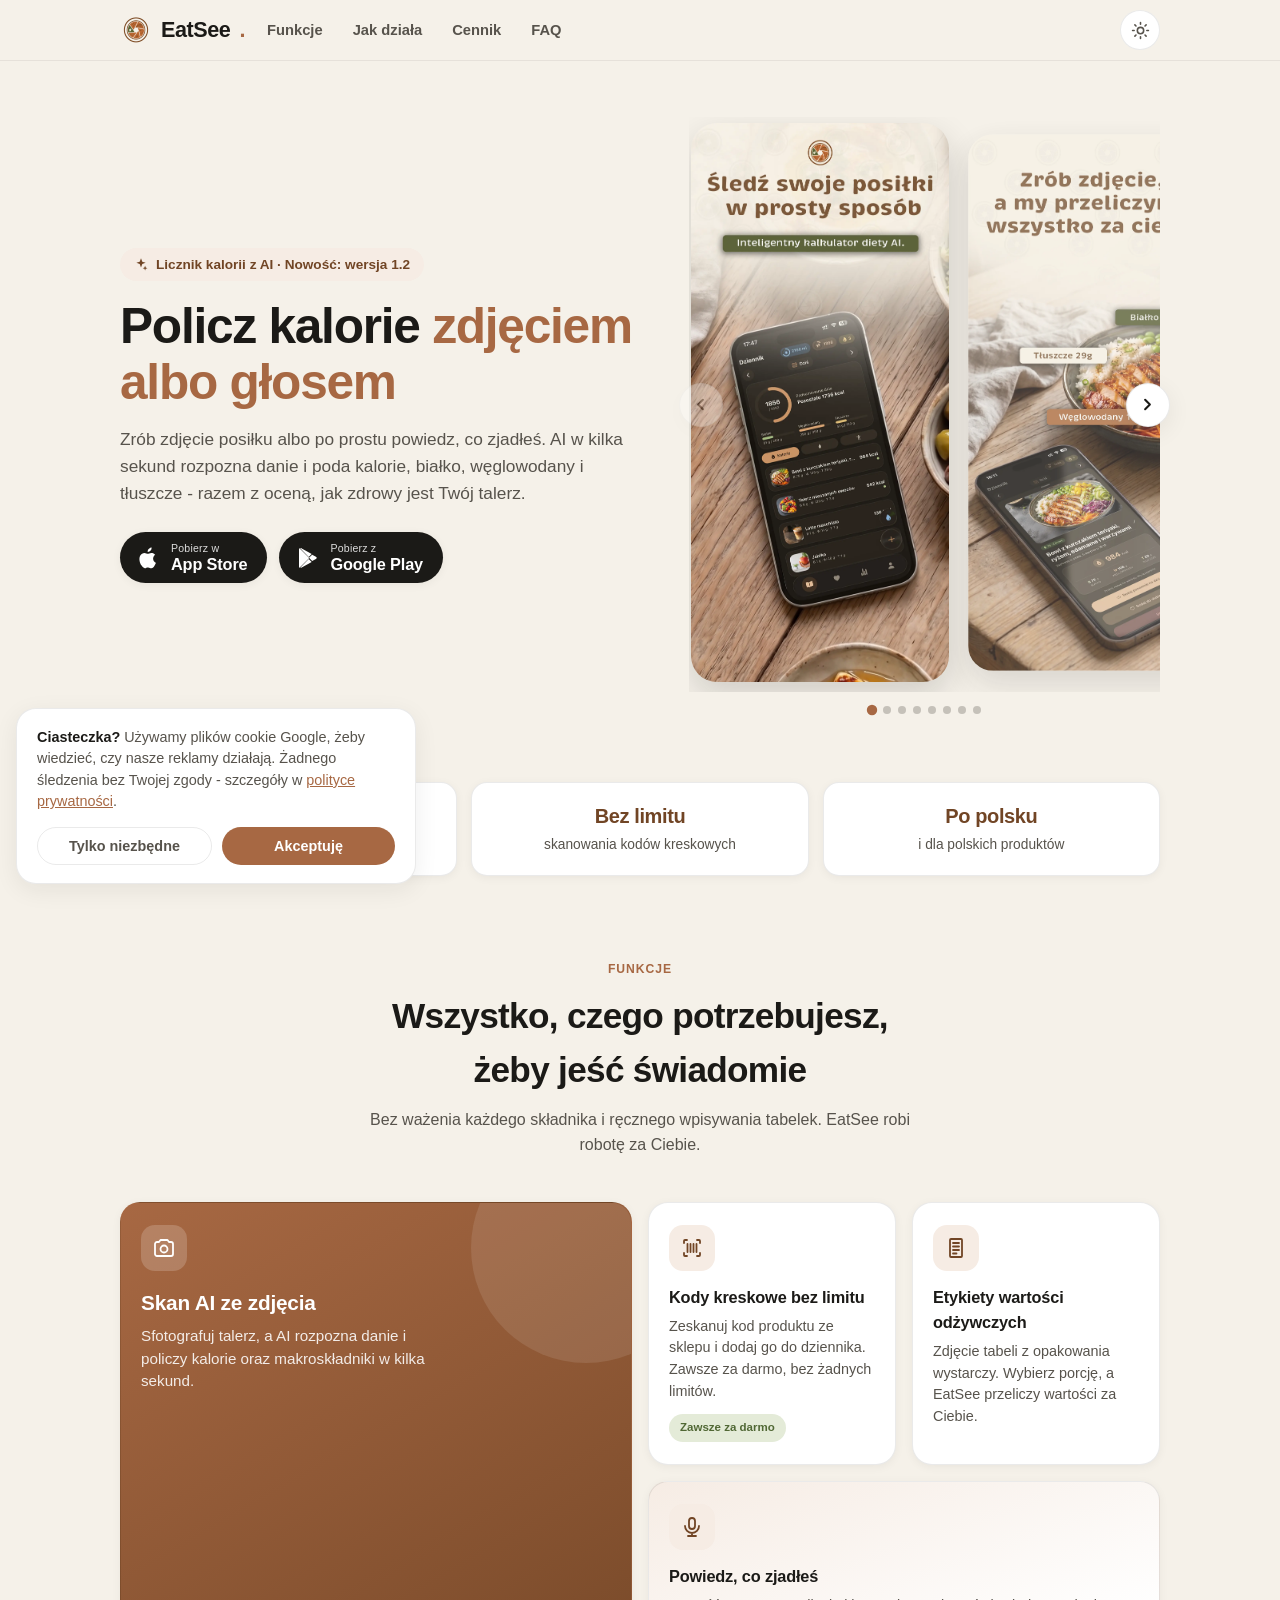
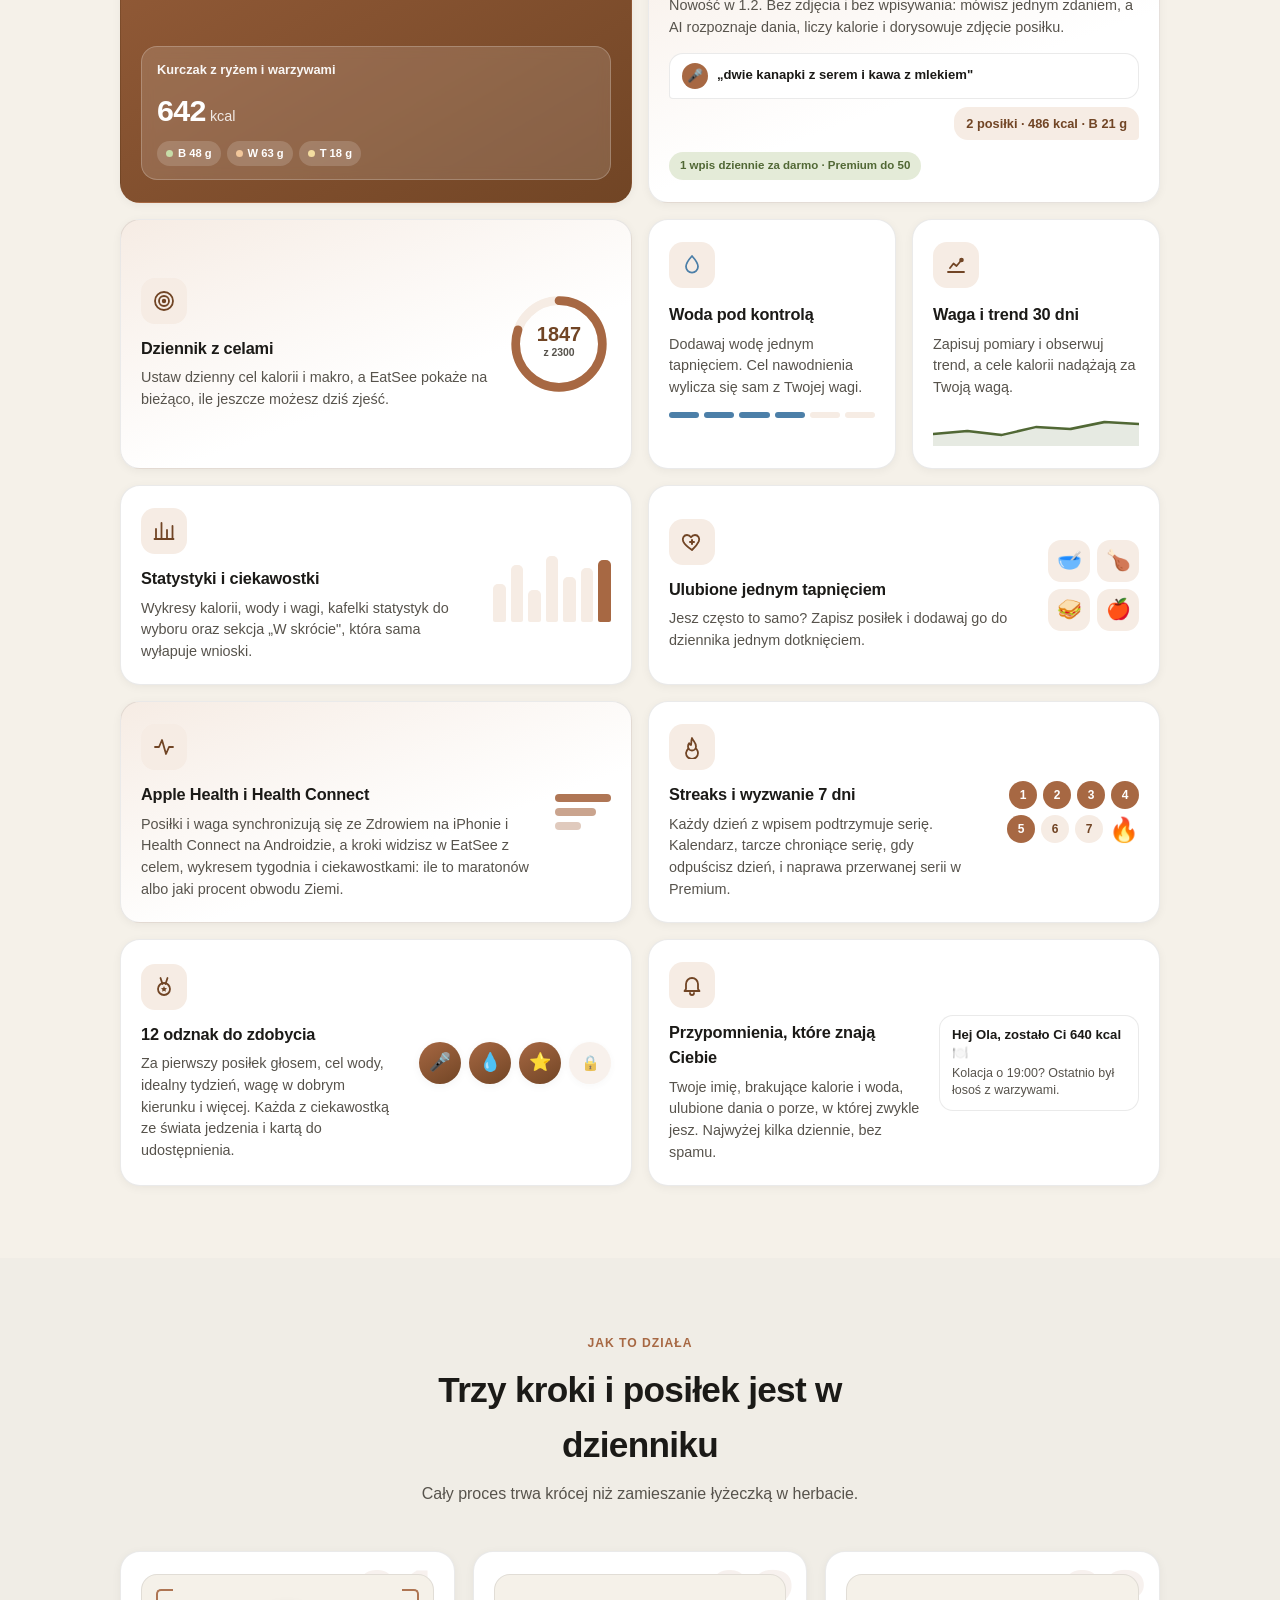
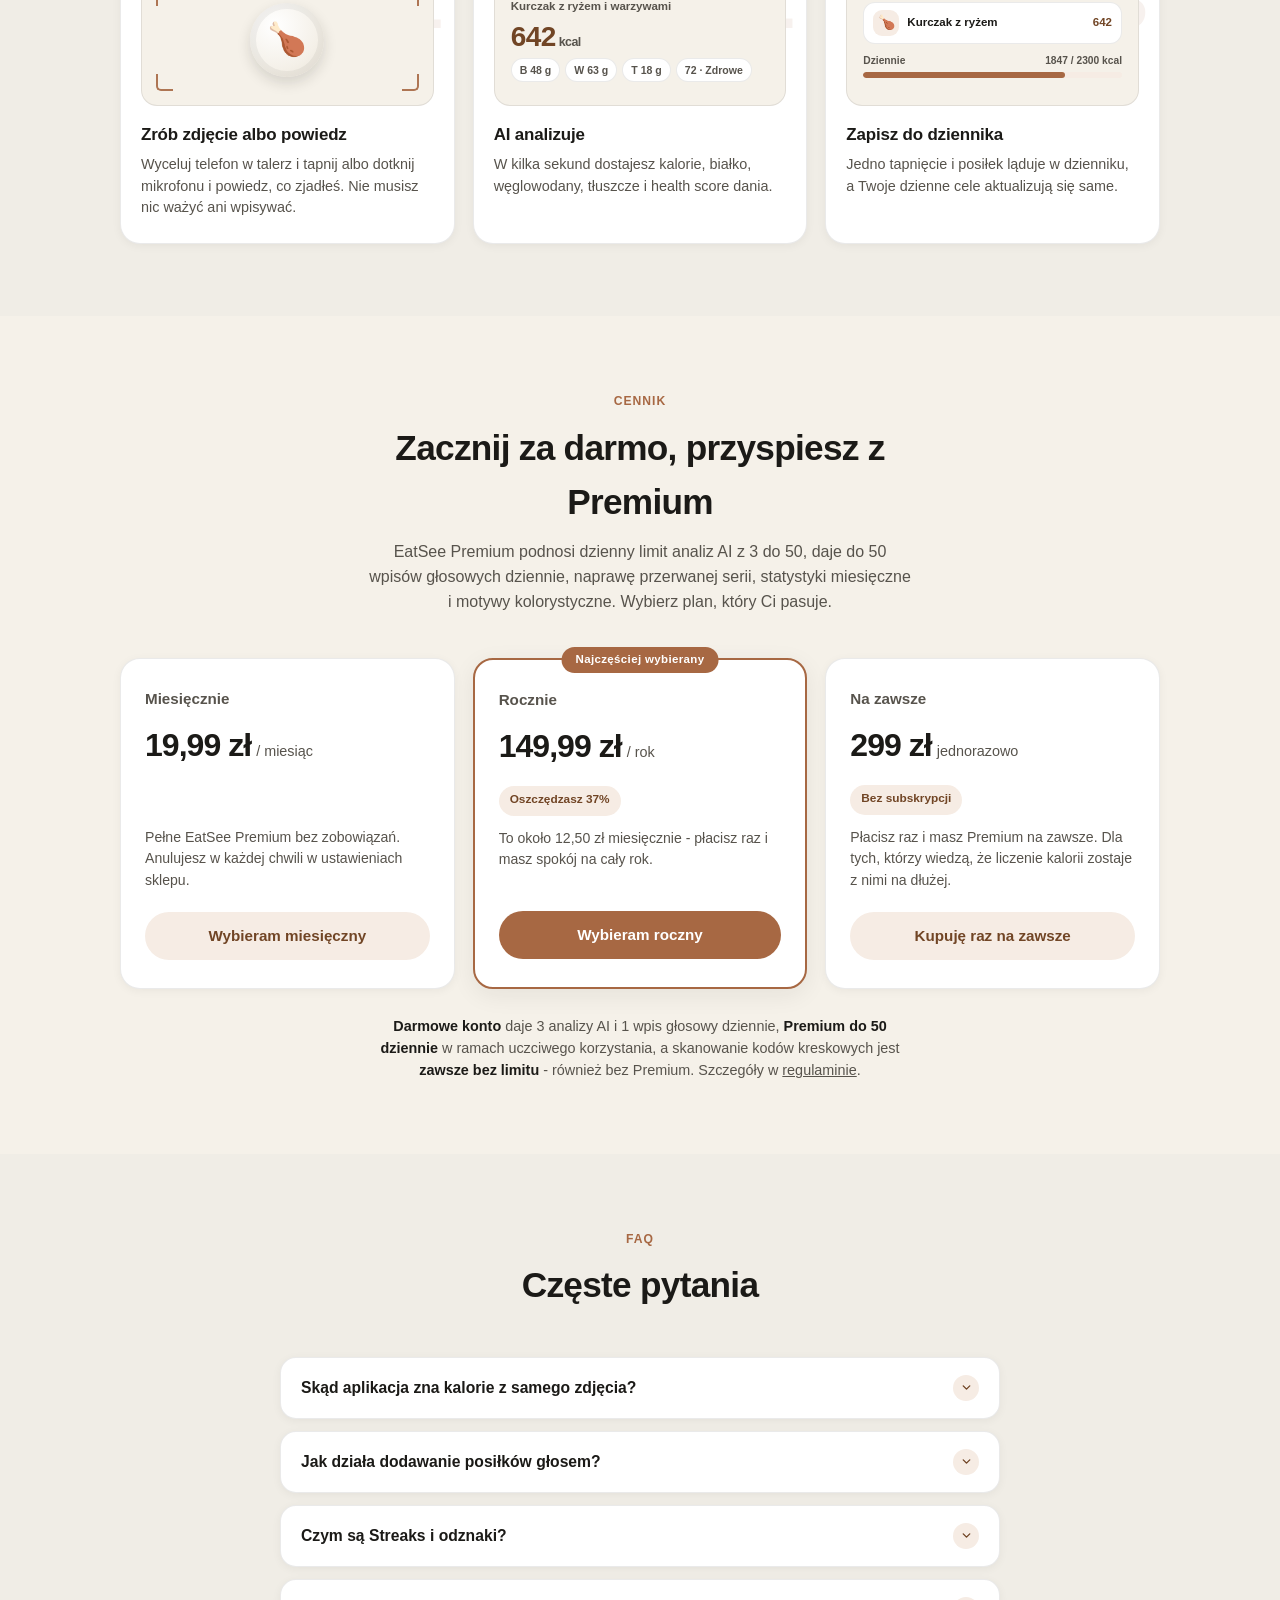
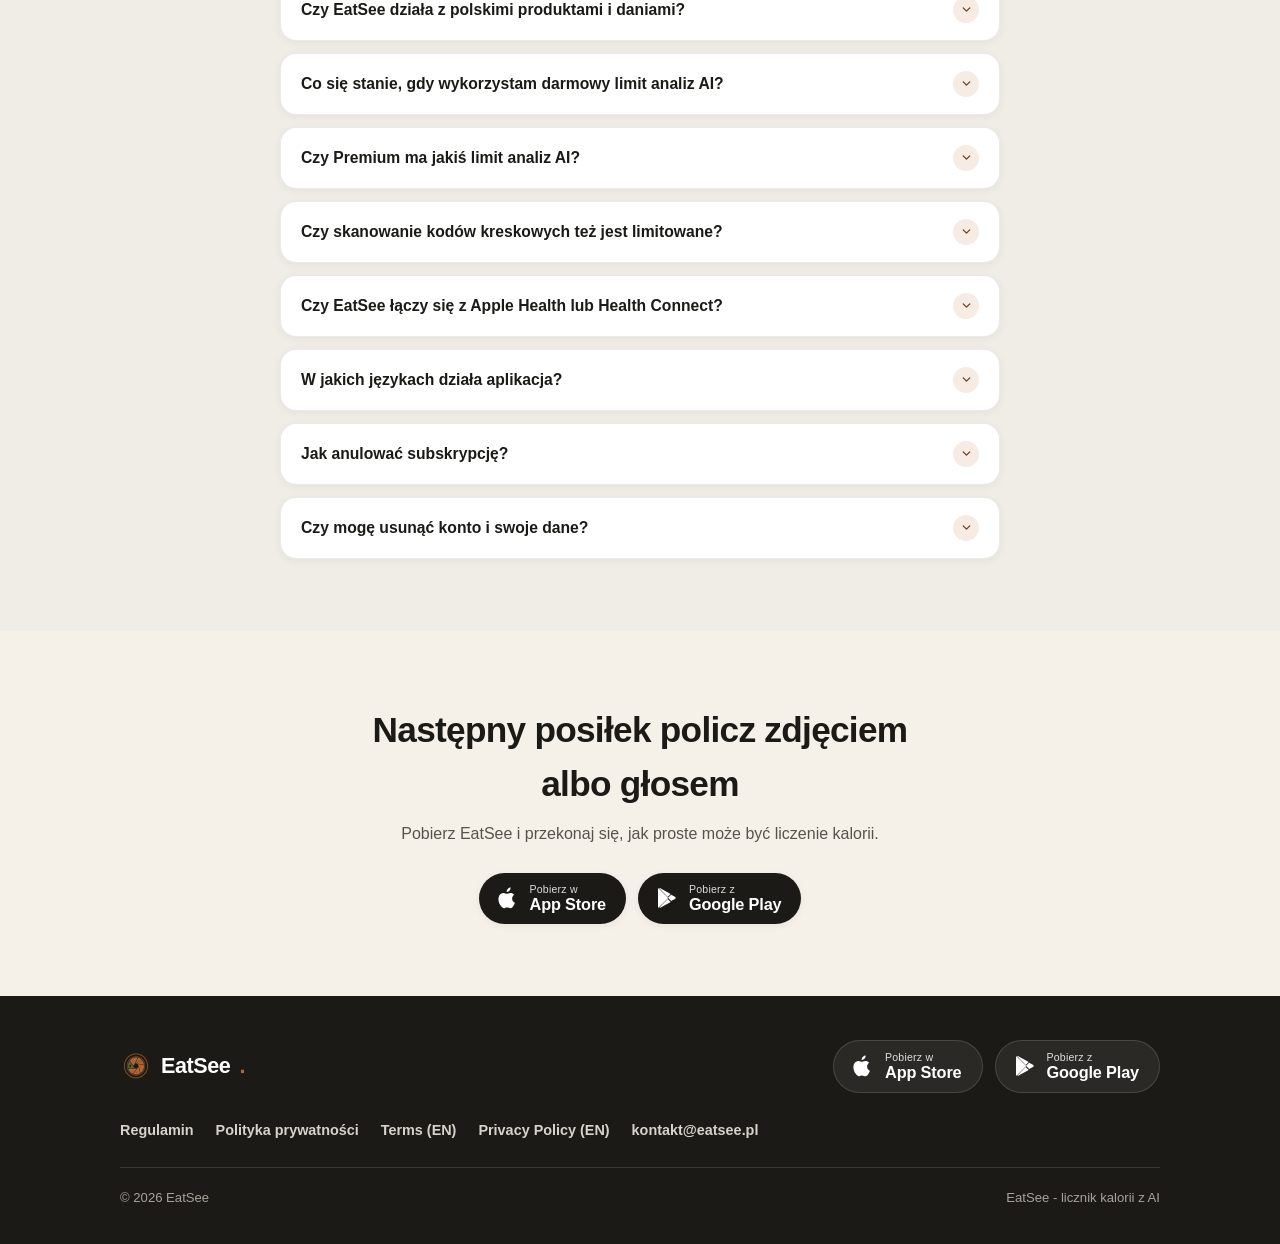
==== index.html @ e8cc5718 "Shorter hero note for phones Co-Authored-By: Claude Fable 5.1 <noreply@anthropic.com>" ====
<!DOCTYPE html>
<html lang="pl">
<head>
<meta charset="UTF-8">
<meta name="viewport" content="width=device-width, initial-scale=1">
<title>EatSee - policz kalorie zdjęciem albo głosem</title>
<meta name="description" content="EatSee to licznik kalorii oparty na AI. Zrób zdjęcie posiłku albo powiedz, co zjadłeś, a w kilka sekund poznasz kalorie, białko, węglowodany i tłuszcze. Streaks i odznaki, woda, waga i kroki, Apple Health i Health Connect. Po polsku i w 13 innych językach.">
<link rel="canonical" href="https://eatsee.pl/">
<meta property="og:title" content="EatSee - policz kalorie zdjęciem albo głosem">
<meta property="og:description" content="Licznik kalorii z AI: zdjęcie albo jedno zdanie zamienia w kalorie i makroskładniki w kilka sekund. Streaks, odznaki, kody kreskowe bez limitu, woda, waga i kroki, Apple Health i Health Connect.">
<meta property="og:url" content="https://eatsee.pl/">
<meta property="og:image" content="https://eatsee.pl/og.png">
<meta property="og:image:width" content="1200">
<meta property="og:image:height" content="630">
<meta property="og:type" content="website">
<meta property="og:locale" content="pl_PL">
<meta name="twitter:card" content="summary_large_image">
<meta name="twitter:title" content="EatSee - policz kalorie zdjęciem albo głosem">
<meta name="twitter:description" content="Licznik kalorii z AI: zdjęcie albo jedno zdanie zamienia w kalorie i makro w kilka sekund. Streaks, odznaki, woda, waga i kroki, Apple Health i Health Connect.">
<meta name="twitter:image" content="https://eatsee.pl/og.png">
<meta name="apple-itunes-app" content="app-id=6789152922">
<link rel="icon" type="image/png" href="img/logo-128.png">
<link rel="apple-touch-icon" href="img/logo.png">
<script async src="https://www.googletagmanager.com/gtag/js?id=AW-18369541079"></script>
<script>
  window.dataLayer = window.dataLayer || [];
  function gtag(){dataLayer.push(arguments);}

  /* Consent Mode v2: bez zgody z banera cookies Google pozostaja zablokowane */
  var eatseeConsent = null;
  try { eatseeConsent = localStorage.getItem('eatsee-cookies'); } catch (e) {}
  var consentGranted = eatseeConsent === 'granted';
  gtag('consent', 'default', {
    ad_storage: consentGranted ? 'granted' : 'denied',
    ad_user_data: consentGranted ? 'granted' : 'denied',
    ad_personalization: consentGranted ? 'granted' : 'denied',
    analytics_storage: consentGranted ? 'granted' : 'denied'
  });
  gtag('set', 'url_passthrough', true);
  gtag('set', 'ads_data_redaction', !consentGranted);
  gtag('js', new Date());

  gtag('config', 'AW-18369541079');

  /* Konwersja Google Ads: klik w sklep. Fallback z timeoutem, zeby adblock nie blokowal przejscia do sklepu */
  function gtag_report_conversion(url) {
    var navigated = false;
    var callback = function () {
      if (!navigated && typeof url !== 'undefined') {
        navigated = true;
        window.location = url;
      }
    };
    if (typeof gtag !== 'function') { callback(); return false; }
    gtag('event', 'conversion', {
      'send_to': 'AW-18369541079/RbM2CMqkgNwcENfno7dE',
      'event_callback': callback
    });
    setTimeout(callback, 700);
    return false;
  }
</script>
<script type="application/ld+json">
{
  "@context": "https://schema.org",
  "@type": "MobileApplication",
  "name": "EatSee",
  "description": "Licznik kalorii oparty na AI: zdjęcie posiłku albo wypowiedziane zdanie zamienia w kalorie, białko, węglowodany i tłuszcze w kilka sekund. Streaks z wyzwaniem 7 dni, 12 odznak, skanowanie kodów kreskowych bez limitu, dziennik z celami, śledzenie wody, wagi i kroków, synchronizacja z Apple Health i Health Connect oraz statystyki z automatycznymi wnioskami.",
  "softwareVersion": "1.2",
  "featureList": "Analiza zdjęć posiłków przez AI, dodawanie posiłków głosem, skanowanie kodów kreskowych, etykiety wartości odżywczych, dziennik z celami, Streaks i wyzwanie 7 dni, odznaki za osiągnięcia, woda, waga, kroki, Apple Health i Health Connect, spersonalizowane przypomnienia, statystyki",
  "applicationCategory": "HealthApplication",
  "operatingSystem": "iOS, Android",
  "inLanguage": ["pl", "en", "de", "fr", "es", "it", "pt", "uk", "cs", "sk", "nl", "tr", "ro", "hu"],
  "url": "https://eatsee.pl/",
  "image": "https://eatsee.pl/og.png",
  "author": {
    "@type": "Organization",
    "name": "EatSee",
    "email": "kontakt@eatsee.pl"
  },
  "offers": {
    "@type": "AggregateOffer",
    "priceCurrency": "PLN",
    "lowPrice": "0",
    "highPrice": "299",
    "offerCount": "4",
    "offers": [
      { "@type": "Offer", "name": "Darmowe konto", "price": "0", "priceCurrency": "PLN" },
      { "@type": "Offer", "name": "EatSee Premium miesięcznie", "price": "19.99", "priceCurrency": "PLN" },
      { "@type": "Offer", "name": "EatSee Premium rocznie", "price": "149.99", "priceCurrency": "PLN" },
      { "@type": "Offer", "name": "EatSee Premium na zawsze", "price": "299", "priceCurrency": "PLN" }
    ]
  }
}
</script>
<script type="application/ld+json">
{
  "@context": "https://schema.org",
  "@type": "FAQPage",
  "mainEntity": [
    {
      "@type": "Question",
      "name": "Skąd aplikacja zna kalorie z samego zdjęcia?",
      "acceptedAnswer": {
        "@type": "Answer",
        "text": "AI rozpoznaje na zdjęciu danie i jego składniki, szacuje wielkość porcji i na tej podstawie wylicza kalorie oraz makroskładniki. Wynik można zawsze skorygować ręcznie, np. zmieniając wielkość porcji."
      }
    },
    {
      "@type": "Question",
      "name": "Jak działa dodawanie posiłków głosem?",
      "acceptedAnswer": {
        "@type": "Answer",
        "text": "Dotykasz mikrofonu i mówisz, co zjadłeś, np. dwie kanapki z serem i kawa z mlekiem. AI zamienia to na posiłek z kaloriami i makroskładnikami, a w tle dorysowuje zdjęcie dania. Nagranie służy tylko do rozpoznania tekstu i nie jest przechowywane. Darmowe konto ma 1 wpis głosowy dziennie, Premium do 50."
      }
    },
    {
      "@type": "Question",
      "name": "Czym są Streaks i odznaki?",
      "acceptedAnswer": {
        "@type": "Answer",
        "text": "Streaks to seria dni z co najmniej jednym wpisem w dzienniku. Każdy dzień ją podtrzymuje, tarcze chronią serię, gdy odpuścisz dzień, a wyzwanie 7 dni pomaga wystartować. Do tego 12 odznak za osiągnięcia, np. pierwszy posiłek głosem, cel wody czy idealny tydzień, każda z ciekawostką do udostępnienia."
      }
    },
    {
      "@type": "Question",
      "name": "Czy EatSee działa z polskimi produktami i daniami?",
      "acceptedAnswer": {
        "@type": "Answer",
        "text": "Tak - EatSee powstało z myślą o polskim rynku. AI zna polskie dania (pierogi, schabowy, żurek), a baza kodów kreskowych obejmuje produkty dostępne w polskich sklepach. Aplikacja jest po polsku, a do wyboru masz też 13 innych języków."
      }
    },
    {
      "@type": "Question",
      "name": "Co się stanie, gdy wykorzystam darmowy limit analiz AI?",
      "acceptedAnswer": {
        "@type": "Answer",
        "text": "Darmowe konto ma 3 analizy AI i 1 wpis głosowy dziennie - limity odnawiają się każdego dnia. Po ich wykorzystaniu nadal można bez ograniczeń skanować kody kreskowe i dodawać posiłki z ulubionych. EatSee Premium podnosi limity do 50 analiz AI i 50 wpisów głosowych dziennie."
      }
    },
    {
      "@type": "Question",
      "name": "Czy Premium ma jakiś limit analiz AI?",
      "acceptedAnswer": {
        "@type": "Answer",
        "text": "W ramach zasady uczciwego korzystania Premium daje do 50 analiz AI dziennie - to wielokrotnie więcej niż typowe użycie i limit chroni usługę przed nadużyciami. Skanowanie kodów kreskowych, ręczne dodawanie posiłków i ulubione są zawsze bez limitu."
      }
    },
    {
      "@type": "Question",
      "name": "Czy skanowanie kodów kreskowych też jest limitowane?",
      "acceptedAnswer": {
        "@type": "Answer",
        "text": "Nie. Skanowanie kodów kreskowych i korzystanie z bazy produktów jest zawsze bezpłatne i bez limitu - na darmowym koncie i w Premium."
      }
    },
    {
      "@type": "Question",
      "name": "Czy EatSee łączy się z Apple Health lub Health Connect?",
      "acceptedAnswer": {
        "@type": "Answer",
        "text": "Tak. Po włączeniu synchronizacji EatSee zapisuje posiłki (kalorie i makroskładniki) oraz wagę w Apple Health na iPhonie i w Health Connect na Androidzie. Kroki z obu źródeł zobaczysz w aplikacji razem z celem, wykresem tygodnia i ciekawostkami, np. ile to maratonów."
      }
    },
    {
      "@type": "Question",
      "name": "W jakich językach działa aplikacja?",
      "acceptedAnswer": {
        "@type": "Answer",
        "text": "EatSee działa w 14 językach - m.in. po polsku, angielsku, niemiecku, francusku, hiszpańsku, ukraińsku i czesku. Język zmienisz w ustawieniach aplikacji, niezależnie od języka telefonu."
      }
    },
    {
      "@type": "Question",
      "name": "Jak anulować subskrypcję?",
      "acceptedAnswer": {
        "@type": "Answer",
        "text": "Subskrypcją zarządza sklep, w którym ją kupiono: na iPhonie w Ustawienia → konto Apple → Subskrypcje, a na Androidzie w Google Play → Płatności i subskrypcje. Anulowanie działa do końca opłaconego okresu, bez dodatkowych opłat."
      }
    },
    {
      "@type": "Question",
      "name": "Czy mogę usunąć konto i swoje dane?",
      "acceptedAnswer": {
        "@type": "Answer",
        "text": "Tak. W ustawieniach aplikacji jest opcja usunięcia konta razem ze wszystkimi danymi. Szczegóły opisuje polityka prywatności, a pytania można kierować na kontakt@eatsee.pl."
      }
    }
  ]
}
</script>
<style>
  :root{
    --bg:#F5F1E9;
    --surface:#FFFFFF;
    --bg-alt:#F0EDE6;
    --accent:#A76843;
    --accent-dark:#714525;
    --accent-light:#F6ECE4;
    --text:#1B1A17;
    --text-2:#57534C;
    --green:#516835;
    --green-light:#E4EBD8;
    --amber:#8A6115;
    --amber-light:#F1E7CE;
    --red:#B23A2E;
    --red-light:#F6E2DF;
    --protein:#516835;
    --carbs:#9D5936;
    --fat:#C08A2C;
    --radius:20px;
    --radius-sm:16px;
    --shadow:0 6px 24px rgba(27,26,23,.07);
    --shadow-soft:0 2px 10px rgba(27,26,23,.05);
    --border:1px solid rgba(27,26,23,.09);
    --header-bg:rgba(245,241,233,.92);
    --header-border:rgba(27,26,23,.07);
    --spot:rgba(167,104,67,.10);
    --card-hover-border:rgba(167,104,67,.34);
    color-scheme:light;
  }

  /* Ciemna paleta - wartosci 1:1 z tokens.ts aplikacji mobilnej */
  :root[data-theme="dark"]{
    --bg:#16120D;
    --surface:#211B14;
    --bg-alt:#2B241B;
    --accent:#C9905F;
    --accent-dark:#E4BB94;
    --accent-light:#38281A;
    --text:#F2ECE1;
    --text-2:#B9AF9F;
    --green:#A3BD7E;
    --green-light:#28331D;
    --amber:#DBB56C;
    --amber-light:#3A2F17;
    --red:#E28B7F;
    --red-light:#40221E;
    --protein:#A3BD7E;
    --carbs:#D9A06B;
    --fat:#DDBA6E;
    --shadow:0 6px 24px rgba(0,0,0,.45);
    --shadow-soft:0 2px 10px rgba(0,0,0,.35);
    --border:1px solid rgba(255,255,255,.08);
    --header-bg:rgba(22,18,13,.92);
    --header-border:rgba(255,255,255,.08);
    --spot:rgba(201,144,95,.16);
    --card-hover-border:rgba(201,144,95,.40);
    color-scheme:dark;
  }

  *{margin:0;padding:0;box-sizing:border-box}
  html{-webkit-text-size-adjust:100%}
  @media (prefers-reduced-motion:no-preference){
    html{scroll-behavior:smooth}
  }
  body{
    font-family:-apple-system,BlinkMacSystemFont,"Segoe UI",Roboto,Helvetica,Arial,sans-serif;
    background:var(--bg);
    color:var(--text);
    line-height:1.55;
    font-size:16px;
  }
  img,svg{display:block;max-width:100%}
  a{color:inherit}
  .wrap{max-width:1080px;margin:0 auto;padding:0 20px}
  .visually-hidden{position:absolute;width:1px;height:1px;overflow:hidden;clip:rect(0 0 0 0);white-space:nowrap}

  /* ===== Nagłówek ===== */
  .site-header{
    position:sticky;top:0;z-index:50;
    background:var(--header-bg);
    -webkit-backdrop-filter:blur(10px);backdrop-filter:blur(10px);
    border-bottom:1px solid var(--header-border);
  }
  .site-header .wrap{
    display:flex;align-items:center;justify-content:space-between;
    height:60px;gap:16px;
  }
  .logo{
    font-size:1.35rem;font-weight:800;letter-spacing:-.02em;
    text-decoration:none;
    display:inline-flex;align-items:center;gap:9px;
  }
  .logo .dot{color:var(--accent)}
  .logo img{width:32px;height:32px;flex:none}
  .main-nav{display:flex;gap:6px}
  .main-nav a{
    text-decoration:none;color:var(--text-2);font-weight:600;font-size:.92rem;
    padding:8px 12px;border-radius:999px;transition:background .18s,color .18s;
  }
  .main-nav a:hover{background:var(--accent-light);color:var(--accent-dark)}
  .header-cta{
    display:none;
    text-decoration:none;background:var(--accent);color:#fff;font-weight:700;
    font-size:.9rem;padding:8px 16px;border-radius:999px;transition:background .18s;
  }
  .header-cta:hover{background:var(--accent-dark)}
  @media (max-width:719px){
    .main-nav{display:none}
    .header-cta{display:inline-block}
  }

  /* ===== Hero ===== */
  .hero{padding:56px 0 40px;overflow:hidden}
  .hero .wrap{
    display:grid;grid-template-columns:1.05fr .95fr;gap:48px;align-items:center;
  }
  .hero h1{
    font-size:clamp(2rem,5.4vw,3.1rem);line-height:1.12;letter-spacing:-.025em;
    font-weight:800;
  }
  .hero h1 em{font-style:normal;color:var(--accent)}
  .hero .sub{
    margin-top:16px;color:var(--text-2);font-size:1.08rem;max-width:32em;
  }
  .hero-note{
    margin-top:14px;display:inline-flex;align-items:center;gap:8px;
    background:var(--accent-light);color:var(--accent-dark);
    font-size:.85rem;font-weight:600;padding:6px 14px;border-radius:999px;
  }
  .hero-note svg{width:14px;height:14px;flex:none}
  .hero-copy .hero-note{margin-top:0;margin-bottom:18px}

  /* Badge sklepów (placeholdery) */
  .store-badges{display:flex;flex-wrap:wrap;gap:12px;margin-top:26px}
  .store-badge{
    display:inline-flex;align-items:center;gap:11px;
    background:#1B1A17;color:#fff;text-decoration:none;
    padding:10px 20px 10px 16px;border-radius:999px;
    transition:transform .18s,box-shadow .18s;
    box-shadow:var(--shadow-soft);
  }
  .store-badge:hover{transform:translateY(-2px);box-shadow:var(--shadow)}
  .store-badge svg{width:24px;height:24px;flex:none;fill:#fff}
  .store-badge .txt{display:flex;flex-direction:column;line-height:1.15;text-align:left}
  .store-badge .txt small{font-size:.66rem;font-weight:500;opacity:.85;letter-spacing:.02em}
  .store-badge .txt strong{font-size:1.02rem;font-weight:700;letter-spacing:-.01em}

  /* ===== Karuzela screenow z aplikacji ===== */
  .shots-col{display:flex;flex-direction:column;gap:14px;min-width:0}
  .shots{
    position:relative;
    display:flex;gap:14px;
    overflow-x:auto;
    scroll-snap-type:x mandatory;
    padding:6px 2px 10px;
    scrollbar-width:none;-ms-overflow-style:none;
    -webkit-overflow-scrolling:touch;
  }
  .shots::-webkit-scrollbar{display:none}
  .shot{
    margin:0;flex:0 0 auto;
    width:min(258px,70vw);
    scroll-snap-align:center;
    border-radius:26px;overflow:hidden;
    box-shadow:0 14px 34px rgba(27,26,23,.16);
    transform:scale(.96);opacity:.8;
    transition:transform .3s ease,opacity .3s ease;
    background:var(--bg-alt);
  }
  .shot.active{transform:scale(1);opacity:1}
  .shot img{display:block;width:100%;height:auto}
  .shots-wrap{position:relative}
  .shots-arrow{
    position:absolute;top:50%;transform:translateY(-50%);
    width:44px;height:44px;border-radius:50%;
    border:var(--border);background:var(--surface);color:var(--text);
    display:none;align-items:center;justify-content:center;
    cursor:pointer;box-shadow:var(--shadow);z-index:2;
    transition:transform .15s ease,opacity .15s ease;
  }
  .shots-arrow:hover{transform:translateY(-50%) scale(1.08);color:var(--accent)}
  .shots-arrow:disabled{opacity:.3;cursor:default}
  .shots-arrow:disabled:hover{transform:translateY(-50%);color:var(--text)}
  .shots-arrow.prev{left:-10px}
  .shots-arrow.next{right:-10px}
  .shots-arrow svg{width:19px;height:19px}
  @media (hover:hover) and (pointer:fine){
    .shots-arrow{display:flex}
    .shot{cursor:pointer}
    .shot.active{cursor:default}
  }
  .shots-dots{display:flex;justify-content:center;gap:7px}
  .shots-dots button{
    width:8px;height:8px;border-radius:50%;border:0;padding:0;cursor:pointer;
    background:var(--text-2);opacity:.3;transition:opacity .2s,transform .2s,background .2s;
  }
  .shots-dots button.active{opacity:1;background:var(--accent);transform:scale(1.3)}
  @media (max-width:820px){
  }
  @media (prefers-reduced-motion:reduce){
    .shot{transition:none}
  }

  /* ===== Pasek zaufania ===== */
  .trust{padding:28px 0 8px}
  .trust .wrap{
    display:grid;grid-template-columns:repeat(3,1fr);gap:14px;
  }
  .trust-item{
    background:var(--surface);border:var(--border);border-radius:var(--radius-sm);
    padding:18px 20px;text-align:center;box-shadow:var(--shadow-soft);
  }
  .trust-item strong{display:block;font-size:1.25rem;letter-spacing:-.02em;color:var(--accent-dark)}
  .trust-item span{font-size:.86rem;color:var(--text-2)}

  /* ===== Sekcje wspólne ===== */
  section{padding:72px 0}
  .section-alt{background:var(--bg-alt)}
  .section-head{max-width:34em;margin:0 auto 44px;text-align:center}
  .section-head h2{font-size:clamp(1.6rem,3.6vw,2.2rem);letter-spacing:-.02em;font-weight:800}
  .section-head p{margin-top:10px;color:var(--text-2)}
  .kicker{
    display:inline-block;font-size:.76rem;font-weight:700;letter-spacing:.08em;
    text-transform:uppercase;color:var(--accent);margin-bottom:10px;
  }

  /* ===== Funkcje ===== */
  /* ===== Bento: cechy aplikacji ===== */
  .bento{
    display:grid;grid-template-columns:repeat(4,1fr);gap:16px;
    grid-auto-rows:minmax(0,auto);
  }
  .b-card{
    position:relative;overflow:hidden;
    background:var(--surface);border:var(--border);border-radius:var(--radius);
    padding:22px 20px;box-shadow:var(--shadow-soft);
    display:flex;flex-direction:column;
    transition:transform .28s cubic-bezier(.2,.7,.3,1),box-shadow .28s ease;
  }
  /* delikatna poswiata podazajaca za kursorem (tylko myszka) */
  .b-card:not(.b-hero)::before{
    content:"";position:absolute;inset:0;opacity:0;pointer-events:none;
    background:radial-gradient(300px circle at var(--mx,50%) var(--my,0%),var(--spot),transparent 68%);
    transition:opacity .32s ease;
  }
  .b-card:not(.b-hero):hover::before{opacity:1}
  .b-card:hover{transform:translateY(-4px);box-shadow:var(--shadow)}
  .b-card h3{font-size:1.02rem;font-weight:700;letter-spacing:-.01em;margin-top:14px}
  .b-card p{margin-top:6px;font-size:.9rem;color:var(--text-2);line-height:1.5}

  .b-icon{
    width:46px;height:46px;border-radius:14px;flex:none;
    background:var(--accent-light);color:var(--accent-dark);
    display:flex;align-items:center;justify-content:center;
  }
  .b-icon svg{width:24px;height:24px}
  .b-icon.water{color:#4C7FA8}

  /* rozmiary */
  .b-wide{grid-column:span 2}
  .b-hero{grid-column:span 2;grid-row:span 2}
  .b-tint{background:linear-gradient(160deg,var(--accent-light) 0%,var(--surface) 62%)}

  /* uklad "tekst + wizualizacja" w szerokich kafelkach */
  .b-split{display:flex;align-items:center;gap:18px;height:100%}
  .b-split>div{flex:1;min-width:0;display:flex;flex-direction:column}
  .b-split>div h3{margin-top:12px}

  /* --- kafelek glowny: skan --- */
  .b-hero{
    background:linear-gradient(150deg,var(--accent) 0%,var(--accent-dark) 100%);
    border-color:transparent;color:#fff;justify-content:flex-start;
  }
  .b-hero::after{
    content:"";position:absolute;right:-70px;top:-70px;width:230px;height:230px;border-radius:50%;
    background:rgba(255,255,255,.10);
  }
  .b-hero .b-icon{background:rgba(255,255,255,.18);color:#fff}
  .b-hero h3{font-size:1.3rem;margin-top:16px}
  .b-hero p{color:rgba(255,255,255,.88);font-size:.95rem;max-width:34ch}
  .b-mock{
    position:relative;margin-top:auto;background:rgba(255,255,255,.14);
    border:1px solid rgba(255,255,255,.22);border-radius:var(--radius-sm);
    padding:13px 15px;display:flex;flex-direction:column;gap:7px;
    -webkit-backdrop-filter:blur(6px);backdrop-filter:blur(6px);
  }
  .b-mock-dish{font-size:.8rem;font-weight:700;color:rgba(255,255,255,.95)}
  .b-mock-kcal{font-size:.9rem;color:rgba(255,255,255,.85)}
  .b-mock-kcal b{font-size:1.9rem;font-weight:800;color:#fff;letter-spacing:-.02em}
  .b-mock-chips{display:flex;flex-wrap:wrap;gap:6px}
  .b-mock-chips i{
    display:inline-flex;align-items:center;gap:5px;font-style:normal;
    background:rgba(255,255,255,.16);border-radius:999px;padding:4px 9px;
    font-size:.7rem;font-weight:700;color:#fff;
  }
  .b-mock-chips s{width:7px;height:7px;border-radius:50%;text-decoration:none}
  .b-mock-chips s.protein{background:#C7DDA8}
  .b-mock-chips s.carbs{background:#F2C79B}
  .b-mock-chips s.fat{background:#F4DDA0}

  /* --- drobne wizualizacje w kafelkach --- */
  .b-tag{
    align-self:flex-start;margin-top:12px;
    background:var(--green-light);color:var(--green);
    border-radius:999px;padding:5px 11px;font-size:.72rem;font-weight:800;
  }
  .b-ring{width:104px;height:104px;flex:none}
  .b-ring circle{fill:none;stroke-width:10;stroke-linecap:round;transform:rotate(-90deg);transform-origin:60px 60px}
  .b-ring .rbg{stroke:var(--accent-light)}
  .b-ring .rfg{stroke:var(--accent);stroke-dasharray:314;stroke-dashoffset:62}
  .b-ring text{fill:var(--accent-dark);font-size:23px;font-weight:800}
  .b-ring text.rsub{fill:var(--text-2);font-size:12px;font-weight:700}

  .b-drops{display:flex;gap:5px;margin-top:14px}
  .b-drops i{width:100%;height:6px;border-radius:999px;background:var(--accent-light)}
  .b-drops i.on{background:#4C7FA8}

  .b-spark{width:100%;height:34px;margin-top:14px;display:block}
  .b-spark .sline{fill:none;stroke:var(--green);stroke-width:2.4;stroke-linecap:round;stroke-linejoin:round}
  .b-spark .sfill{fill:var(--green);opacity:.14;stroke:none}

  .b-bars{display:flex;align-items:flex-end;gap:5px;width:118px;height:74px;flex:none}
  .b-bars i{flex:1;height:var(--h);background:var(--accent-light);border-radius:5px 5px 2px 2px}
  .b-bars i.hi{background:var(--accent)}

  .b-favs{display:grid;grid-template-columns:1fr 1fr;gap:7px;flex:none}
  .b-favs i{
    width:42px;height:42px;border-radius:13px;background:var(--accent-light);
    display:flex;align-items:center;justify-content:center;font-style:normal;font-size:20px;
  }

  .b-sync{display:flex;flex-direction:column;gap:6px;flex:none;width:56px}
  .b-sync i{height:8px;border-radius:999px;background:var(--accent);opacity:.9}
  .b-sync i:nth-child(2){width:74%;opacity:.6}
  .b-sync i:nth-child(3){width:46%;opacity:.35}

  .b-voice{margin-top:14px;display:flex;flex-direction:column;gap:8px}
  .b-voice .v-bubble{
    display:flex;align-items:center;gap:9px;background:var(--surface);border:var(--border);
    border-radius:14px 14px 14px 4px;padding:9px 12px;font-size:.82rem;font-weight:600;color:var(--text);
  }
  .b-voice .v-bubble b{
    width:26px;height:26px;border-radius:50%;background:var(--accent);color:#fff;
    display:flex;align-items:center;justify-content:center;flex:none;font-size:13px;
  }
  .b-voice .v-result{
    align-self:flex-end;background:var(--accent-light);color:var(--accent-dark);
    border-radius:14px 14px 4px 14px;padding:7px 12px;font-size:.8rem;font-weight:700;
  }
  .b-streak{display:flex;gap:6px;flex:none;align-items:center;flex-wrap:wrap;justify-content:flex-end;max-width:150px}
  .b-streak i{
    width:28px;height:28px;border-radius:50%;background:var(--accent-light);color:var(--accent-dark);
    display:flex;align-items:center;justify-content:center;font-style:normal;font-size:12px;font-weight:800;
  }
  .b-streak i.on{background:var(--accent);color:#fff}
  .b-streak i.flame{background:none;width:auto;font-size:24px}
  .b-medals{display:flex;gap:8px;flex:none}
  .b-medals i{
    width:42px;height:42px;border-radius:50%;
    background:linear-gradient(150deg,var(--accent) 0%,var(--accent-dark) 100%);
    display:flex;align-items:center;justify-content:center;font-style:normal;font-size:18px;box-shadow:var(--shadow-soft);
  }
  .b-medals i.lock{background:var(--accent-light);opacity:.7;font-size:15px}
  .b-notif{
    flex:none;width:200px;background:var(--surface);border:var(--border);border-radius:14px;
    padding:10px 12px;font-size:.78rem;line-height:1.4;color:var(--text-2);
  }
  .b-notif b{display:block;font-size:.82rem;color:var(--text);margin-bottom:2px}

  /* wejscie kaskadowe */
  .bento .reveal:nth-child(2){transition-delay:.06s}
  .bento .reveal:nth-child(3){transition-delay:.12s}
  .bento .reveal:nth-child(4){transition-delay:.18s}
  .bento .reveal:nth-child(5){transition-delay:.24s}
  .bento .reveal:nth-child(6){transition-delay:.30s}

  @media (max-width:900px){
    .bento{grid-template-columns:repeat(2,1fr)}
    .b-hero{grid-column:span 2;grid-row:auto}
    .b-wide{grid-column:span 2}
    .b-ring{width:88px;height:88px}
  }
  @media (max-width:560px){
    .bento{grid-template-columns:1fr}
    .b-hero,.b-wide{grid-column:span 1}
    .b-split{flex-direction:column;align-items:flex-start;gap:14px}
    .b-bars,.b-favs,.b-sync,.b-notif{width:100%}
    .b-streak{max-width:none;justify-content:flex-start}
    .b-favs{grid-template-columns:repeat(4,1fr)}
    .b-sync{flex-direction:row;align-items:center}
    .b-sync i{flex:1;height:8px}
    .b-sync i:nth-child(2),.b-sync i:nth-child(3){width:auto}
  }
  @media (prefers-reduced-motion:reduce){
    .b-card{transition:none}
    .b-card:hover{transform:none}
    .bento .reveal{transition-delay:0s !important}
  }

  /* ===== Jak to działa: przeplyw krokow ===== */
  .flow{
    display:grid;grid-template-columns:repeat(3,1fr);gap:18px;
    counter-reset:flowstep;
  }
  .flow-step{
    position:relative;overflow:hidden;
    background:var(--surface);border:var(--border);border-radius:var(--radius);
    padding:22px 20px 24px;box-shadow:var(--shadow-soft);
    display:flex;flex-direction:column;
    transition:transform .28s cubic-bezier(.2,.7,.3,1),box-shadow .28s ease;
  }
  .flow-step:hover{transform:translateY(-4px);box-shadow:var(--shadow)}
  /* duzy numer w tle - typografia zamiast ozdobnika */
  .flow-step::before{
    counter-increment:flowstep;content:"0" counter(flowstep);
    position:absolute;top:6px;right:14px;
    font-size:5.2rem;font-weight:800;line-height:1;letter-spacing:-.04em;
    color:var(--accent);opacity:.09;pointer-events:none;
  }
  /* strzalka laczaca kroki */
  .flow-step:not(:last-child)::after{
    content:"";position:absolute;top:50%;right:-13px;width:14px;height:14px;
    border-right:2.5px solid var(--accent);border-top:2.5px solid var(--accent);
    transform:translateY(-50%) rotate(45deg);opacity:.34;z-index:2;
  }
  .flow-step h3{font-size:1.06rem;font-weight:700;margin-top:16px;letter-spacing:-.01em}
  .flow-step p{margin-top:6px;font-size:.9rem;color:var(--text-2);line-height:1.5}

  /* --- wizualizacje krokow --- */
  .flow-vis{
    position:relative;height:132px;border-radius:var(--radius-sm);
    background:var(--bg);border:var(--border);overflow:hidden;
    display:flex;align-items:center;justify-content:center;
  }

  /* 1. wizjer aparatu */
  .fv-shot .plate-mini{
    width:74px;height:74px;border-radius:50%;font-size:32px;
    background:radial-gradient(circle at 34% 30%,#FFF 0%,#F4F0E8 62%,#E8E2D6 100%);
    box-shadow:inset 0 0 0 6px rgba(27,26,23,.05),0 6px 14px rgba(27,26,23,.14);
    display:flex;align-items:center;justify-content:center;
  }
  .fv-shot .cnr{position:absolute;width:17px;height:17px;border:2.5px solid var(--accent);opacity:.9}
  .fv-shot .cnr.tl{top:14px;left:14px;border-right:0;border-bottom:0;border-radius:5px 0 0 0}
  .fv-shot .cnr.tr{top:14px;right:14px;border-left:0;border-bottom:0;border-radius:0 5px 0 0}
  .fv-shot .cnr.bl{bottom:14px;left:14px;border-right:0;border-top:0;border-radius:0 0 0 5px}
  .fv-shot .cnr.br{bottom:14px;right:14px;border-left:0;border-top:0;border-radius:0 0 5px 0}

  /* 2. karta wyniku */
  .fv-result{flex-direction:column;align-items:stretch;justify-content:center;padding:0 16px;gap:7px}
  .fv-result .r-name{font-size:.72rem;font-weight:700;color:var(--text-2)}
  .fv-result .r-kcal{font-size:1.75rem;font-weight:800;color:var(--accent-dark);letter-spacing:-.02em;line-height:1}
  .fv-result .r-kcal small{font-size:.78rem;font-weight:700;color:var(--text-2);margin-left:3px}
  .fv-result .r-chips{display:flex;gap:5px;flex-wrap:wrap}
  .fv-result .r-chips i{
    font-style:normal;font-size:.66rem;font-weight:700;color:var(--text-2);
    background:var(--surface);border:var(--border);border-radius:999px;padding:3px 8px;
  }

  /* 3. wpis w dzienniku */
  .fv-diary{flex-direction:column;align-items:stretch;justify-content:center;padding:0 16px;gap:9px}
  .fv-diary .d-line{display:flex;align-items:center;gap:8px;background:var(--surface);
    border:var(--border);border-radius:12px;padding:7px 9px}
  .fv-diary .d-line span{width:26px;height:26px;border-radius:9px;background:var(--accent-light);
    display:flex;align-items:center;justify-content:center;font-size:14px;flex:none}
  .fv-diary .d-line b{font-size:.72rem;font-weight:700;flex:1;min-width:0}
  .fv-diary .d-line em{font-style:normal;font-size:.72rem;font-weight:800;color:var(--accent-dark)}
  .fv-diary .d-goal{display:flex;flex-direction:column;gap:4px}
  .fv-diary .d-goal u{text-decoration:none;font-size:.64rem;font-weight:700;color:var(--text-2);
    display:flex;justify-content:space-between}
  .fv-diary .d-track{height:6px;border-radius:999px;background:var(--accent-light);overflow:hidden}
  .fv-diary .d-track i{display:block;height:100%;width:78%;border-radius:999px;background:var(--accent)}

  .flow .reveal:nth-child(2){transition-delay:.1s}
  .flow .reveal:nth-child(3){transition-delay:.2s}

  @media (max-width:820px){
    .flow{grid-template-columns:1fr;gap:14px}
    .flow-step:not(:last-child)::after{
      top:auto;bottom:-12px;right:50%;transform:translateX(50%) rotate(135deg);
    }
  }
  @media (prefers-reduced-motion:reduce){
    .flow-step{transition:none}
    .flow-step:hover{transform:none}
    .flow .reveal{transition-delay:0s !important}
  }

  /* ===== Cennik ===== */
  .pricing-grid{
    display:grid;grid-template-columns:repeat(3,1fr);gap:18px;align-items:stretch;
  }
  .price-card{
    background:var(--surface);border:var(--border);border-radius:var(--radius);
    padding:28px 24px;display:flex;flex-direction:column;
    box-shadow:var(--shadow-soft);position:relative;
  }
  .price-card.featured{
    border:2px solid var(--accent);
    box-shadow:var(--shadow);
  }
  .best-tag{
    position:absolute;top:-13px;left:50%;transform:translateX(-50%);
    background:var(--accent);color:#fff;font-size:.72rem;font-weight:700;
    padding:4px 14px;border-radius:999px;letter-spacing:.03em;white-space:nowrap;
  }
  .plan-name{font-size:.95rem;font-weight:700;color:var(--text-2)}
  .plan-price{margin-top:10px;display:flex;align-items:baseline;gap:5px}
  .plan-price strong{font-size:2rem;font-weight:800;letter-spacing:-.03em}
  .plan-price span{color:var(--text-2);font-size:.9rem}
  .plan-pills{display:flex;flex-wrap:wrap;gap:7px;margin-top:14px;min-height:30px}
  .plan-pill{
    font-size:.74rem;font-weight:700;padding:4px 11px;border-radius:999px;
  }
  .plan-pill.green{background:var(--green-light);color:var(--green)}
  .plan-pill.accent{background:var(--accent-light);color:var(--accent-dark)}
  .plan-desc{margin-top:12px;font-size:.88rem;color:var(--text-2);flex:1}
  .plan-cta{
    margin-top:20px;display:block;text-align:center;text-decoration:none;
    font-weight:700;font-size:.95rem;padding:12px 18px;border-radius:999px;
    transition:background .18s,color .18s;
  }
  .plan-cta.primary{background:var(--accent);color:#fff}
  .plan-cta.primary:hover{background:var(--accent-dark)}
  .plan-cta.ghost{background:var(--accent-light);color:var(--accent-dark)}
  .plan-cta.ghost:hover{background:var(--accent);color:#fff}
  .pricing-note{
    margin-top:26px;text-align:center;color:var(--text-2);font-size:.9rem;
    max-width:38em;margin-left:auto;margin-right:auto;
  }
  .pricing-note strong{color:var(--text)}

  /* ===== FAQ ===== */
  .faq-list{max-width:720px;margin:0 auto;display:flex;flex-direction:column;gap:12px}
  .faq-item{
    background:var(--surface);border:var(--border);border-radius:var(--radius-sm);
    box-shadow:var(--shadow-soft);overflow:hidden;
  }
  .faq-item summary{
    list-style:none;cursor:pointer;
    display:flex;align-items:center;justify-content:space-between;gap:14px;
    padding:17px 20px;font-weight:700;font-size:.98rem;
  }
  .faq-item summary::-webkit-details-marker{display:none}
  .faq-item summary .chev{
    flex:none;width:26px;height:26px;border-radius:50%;
    background:var(--accent-light);color:var(--accent-dark);
    display:flex;align-items:center;justify-content:center;
    transition:transform .25s;
  }
  .faq-item summary .chev svg{width:13px;height:13px}
  .faq-item[open] summary .chev{transform:rotate(180deg)}
  .faq-item .faq-body{padding:0 20px 18px;color:var(--text-2);font-size:.93rem}
  .faq-item .faq-body a{color:var(--accent-dark);font-weight:600}

  /* ===== CTA końcowe + stopka ===== */
  .final-cta{text-align:center}
  .final-cta .store-badges{justify-content:center}
  .site-footer{
    background:#1B1A17;color:#D8D3CA;padding:44px 0 36px;font-size:.9rem;
  }
  .site-footer .wrap{display:flex;flex-direction:column;gap:26px}
  .footer-top{
    display:flex;flex-wrap:wrap;align-items:center;justify-content:space-between;gap:20px;
  }
  .site-footer .logo{color:#fff}
  .site-footer .store-badge{
    background:#2B2925;border:1px solid rgba(255,255,255,.14);box-shadow:none;
  }
  .footer-links{display:flex;flex-wrap:wrap;gap:8px 22px}
  .footer-links a{color:#D8D3CA;text-decoration:none;font-weight:600}
  .footer-links a:hover{color:#fff;text-decoration:underline}
  .footer-bottom{
    border-top:1px solid rgba(255,255,255,.12);padding-top:20px;
    display:flex;flex-wrap:wrap;justify-content:space-between;gap:10px;
    color:#A8A29A;font-size:.82rem;
  }

  /* ===== Animacje wejścia ===== */
  .reveal{opacity:0;transform:translateY(18px);transition:opacity .5s ease,transform .5s ease}
  .reveal.visible{opacity:1;transform:none}

  /* ===== Responsywność ===== */
  @media (max-width:900px){
    .pricing-grid{grid-template-columns:1fr;max-width:440px;margin:0 auto}
    .price-card.featured{order:-1}
  }
  @media (max-width:820px){
    .hero .wrap{grid-template-columns:1fr;gap:30px;text-align:center}
    .hero .sub{margin-left:auto;margin-right:auto}
    .store-badges{justify-content:center}
  }
  @media (max-width:640px){
    section{padding:56px 0}
    .trust .wrap{grid-template-columns:1fr;gap:10px}
    .trust-item{display:flex;align-items:baseline;justify-content:center;gap:10px;text-align:left;padding:14px 18px}
    .hero{padding-top:32px;padding-bottom:32px}
  }

  /* ===== Ograniczony ruch ===== */
  @media (prefers-reduced-motion:reduce){
    *,*::before,*::after{
      animation-duration:.01ms !important;
      animation-iteration-count:1 !important;
      transition-duration:.01ms !important;
    }
    .reveal{opacity:1;transform:none}
  }
  /* W ciemnym motywie elementy z zaszytym ciemnym tlem zlewaly sie z tlem strony */
  :root[data-theme="dark"] .store-badge{
    background:var(--bg-alt);
    border:1px solid rgba(255,255,255,.14);
  }
  :root[data-theme="dark"] .site-footer{
    background:var(--bg-alt);
    color:var(--text-2);
    border-top:1px solid rgba(255,255,255,.07);
  }
  :root[data-theme="dark"] .site-footer .logo{color:var(--text)}
  :root[data-theme="dark"] .footer-links a{color:var(--text-2)}
  :root[data-theme="dark"] .site-footer .store-badge{
    background:var(--surface);
  }

  /* Przelacznik motywu */
  .theme-toggle{
    display:inline-flex;align-items:center;justify-content:center;
    width:40px;height:40px;flex:0 0 auto;margin-left:auto;
    border:var(--border);border-radius:999px;
    background:var(--surface);color:var(--text-2);
    cursor:pointer;transition:color .18s ease,border-color .18s ease,transform .18s ease;
  }
  .theme-toggle:hover{color:var(--accent);transform:translateY(-1px)}
  .theme-toggle svg{width:19px;height:19px}
  .theme-toggle .icon-moon{display:none}
  :root[data-theme="dark"] .theme-toggle .icon-moon{display:block}
  :root[data-theme="dark"] .theme-toggle .icon-sun{display:none}
  .site-header .wrap{gap:10px}
  @media (max-width:640px){ .theme-toggle{width:36px;height:36px} }

/* ===== Baner cookies ===== */
  .cookie-consent{
    position:fixed;left:16px;right:16px;bottom:16px;z-index:60;
    max-width:400px;
    background:var(--surface);
    border:var(--border);
    border-radius:var(--radius);
    box-shadow:var(--shadow);
    padding:18px 20px;
    opacity:0;transform:translateY(14px);
    transition:opacity .3s ease,transform .3s ease;
  }
  .cookie-consent.visible{opacity:1;transform:translateY(0)}
  .cookie-consent p{margin:0 0 14px;font-size:.9rem;line-height:1.5;color:var(--text-2)}
  .cookie-consent p strong{color:var(--text)}
  .cookie-consent a{color:var(--accent)}
  .cookie-actions{display:flex;gap:10px}
  .cookie-btn{
    flex:1;padding:10px 14px;border-radius:999px;
    font-size:.9rem;font-weight:700;font-family:inherit;
    cursor:pointer;transition:transform .15s,opacity .15s;
  }
  .cookie-btn:active{transform:scale(.97)}
  .cookie-btn.accept{background:var(--accent);color:#fff;border:none}
  .cookie-btn.accept:hover{opacity:.92}
  .cookie-btn.decline{background:transparent;color:var(--text-2);border:var(--border)}
  .cookie-btn.decline:hover{color:var(--text)}
  @media (max-width:560px){
    .cookie-consent{left:10px;right:10px;bottom:10px;max-width:none;padding:16px}
  }
  @media (prefers-reduced-motion:reduce){
    .cookie-consent{transition:none}
  }

  /* ===== Mobile: pasek pobierania, kolejnosc sekcji, lzejsze renderowanie ===== */
  .mobile-cta{
    position:fixed;left:0;right:0;bottom:0;z-index:40;
    display:none;
    padding:10px 16px calc(10px + env(safe-area-inset-bottom));
    background:var(--header-bg);
    backdrop-filter:saturate(180%) blur(14px);
    -webkit-backdrop-filter:saturate(180%) blur(14px);
    border-top:1px solid var(--header-border);
    transform:translateY(110%);
    transition:transform .28s ease;
  }
  .mobile-cta.visible{transform:translateY(0)}
  .mobile-cta .store-badge{width:100%;justify-content:center}
  @media (max-width:719px){
    .mobile-cta{display:block}
    body.mcta-open{padding-bottom:76px}
  }
  @media (max-width:820px){
    main{display:flex;flex-direction:column}
    .hero{order:0}
    .trust{order:1}
    #jak-dziala{order:2}
    #cennik{order:3}
    #funkcje{order:4}
    #faq{order:5}
    .final-cta{order:6}
    #funkcje,#jak-dziala,#cennik,#faq,.final-cta{
      content-visibility:auto;
      contain-intrinsic-size:auto 900px;
    }
  }
  @media (prefers-reduced-motion:reduce){
    .mobile-cta{transition:none}
  }

</style>
<script>
  /* Ustawiamy motyw przed pierwszym malowaniem, zeby strona nie mrugala jasnym tlem */
  (function () {
    try {
      var stored = localStorage.getItem('eatsee-theme');
      var prefersDark = window.matchMedia('(prefers-color-scheme: dark)').matches;
      var theme = stored === 'dark' || stored === 'light' ? stored : prefersDark ? 'dark' : 'light';
      document.documentElement.setAttribute('data-theme', theme);
    } catch (e) {
      document.documentElement.setAttribute('data-theme', 'light');
    }
  })();
</script>
</head>
<body>

<header class="site-header">
  <div class="wrap">
    <a class="logo" href="#" aria-label="EatSee - strona główna"><img src="img/logo-128.png" alt="" width="32" height="32">EatSee<span class="dot">.</span></a>
    <nav class="main-nav" aria-label="Nawigacja główna">
      <a href="#funkcje">Funkcje</a>
      <a href="#jak-dziala">Jak działa</a>
      <a href="#cennik">Cennik</a>
      <a href="#faq">FAQ</a>
    </nav>
    <button class="theme-toggle" id="themeToggle" type="button" aria-label="Przełącz tryb ciemny">
      <svg class="icon-sun" viewBox="0 0 24 24" fill="none" stroke="currentColor" stroke-width="2" stroke-linecap="round" aria-hidden="true"><circle cx="12" cy="12" r="4"/><path d="M12 2v2M12 20v2M4.9 4.9l1.4 1.4M17.7 17.7l1.4 1.4M2 12h2M20 12h2M4.9 19.1l1.4-1.4M17.7 6.3l1.4-1.4"/></svg>
      <svg class="icon-moon" viewBox="0 0 24 24" fill="currentColor" aria-hidden="true"><path d="M21 12.8A9 9 0 1 1 11.2 3a7 7 0 0 0 9.8 9.8z"/></svg>
    </button>
    <a class="header-cta" href="#pobierz">Pobierz</a>
  </div>
</header>

<main>

  <!-- ===== HERO ===== -->
  <section class="hero" id="pobierz" aria-label="EatSee - licznik kalorii z AI">
    <div class="wrap">
      <div class="hero-copy">
        <span class="hero-note">
          <svg viewBox="0 0 24 24" fill="currentColor" aria-hidden="true"><path d="M12 2l2.2 6.2L20 10l-5.8 1.8L12 18l-2.2-6.2L4 10l5.8-1.8L12 2zM19 15l1.1 3 3 1.1-3 1.1L19 23l-1.1-2.8-3-1.1 3-1.1L19 15z"/></svg>
          Licznik kalorii z AI · Nowość: wersja 1.2
        </span>
        <h1>Policz kalorie <em>zdjęciem albo głosem</em></h1>
        <p class="sub">Zrób zdjęcie posiłku albo po prostu powiedz, co zjadłeś. AI w kilka sekund rozpozna danie i poda kalorie, białko, węglowodany i tłuszcze - razem z oceną, jak zdrowy jest Twój talerz.</p>
        <div class="store-badges">
          <a href="https://apps.apple.com/pl/app/eatsee-kalorie-ze-zdj%C4%99cia/id6789152922?l=pl" data-store="appstore" class="store-badge" aria-label="Pobierz EatSee w App Store">
            <svg viewBox="0 0 24 24" aria-hidden="true"><path d="M17.1 12.6c0-2.5 2-3.7 2.1-3.8-1.2-1.7-3-1.9-3.6-1.9-1.5-.2-3 .9-3.8.9-.8 0-2-.9-3.3-.9-1.7 0-3.3 1-4.2 2.5-1.8 3.1-.5 7.7 1.3 10.2.9 1.2 1.9 2.6 3.2 2.6 1.3-.1 1.8-.8 3.3-.8 1.5 0 2 .8 3.3.8 1.4 0 2.3-1.3 3.1-2.5 1-1.4 1.4-2.8 1.4-2.9-.1 0-2.8-1.1-2.8-4.2zM14.6 4.6c.7-.8 1.1-2 1-3.1-1 0-2.2.7-2.9 1.5-.6.7-1.2 1.9-1 3 1.1.1 2.2-.6 2.9-1.4z"/></svg>
            <span class="txt"><small>Pobierz w</small><strong>App Store</strong></span>
          </a>
          <a href="https://play.google.com/store/apps/details?id=com.eatsee.app" data-store="googleplay" class="store-badge" aria-label="Pobierz EatSee z Google Play">
            <svg viewBox="0 0 24 24" aria-hidden="true"><path d="M4.4 2.3c-.3.3-.4.7-.4 1.2v17c0 .5.1.9.4 1.2l.1.1 9.5-9.6v-.4L4.5 2.2l-.1.1zm12.8 6.4L14 11.8l3.2 3.2 3.7-2.1c1.1-.6 1.1-1.6 0-2.2l-3.7-2zM5.2 21.7c.4.2.9.2 1.5-.1l10-5.7-3-3-8.5 8.8zm0-19.4l8.5 8.7 3-3-10-5.6c-.6-.3-1.1-.4-1.5-.1z"/></svg>
            <span class="txt"><small>Pobierz z</small><strong>Google Play</strong></span>
          </a>
        </div>
      </div>

      <!-- Karuzela zrzutow ekranu z aplikacji -->
      <div class="shots-col">
        <div class="shots-wrap">
        <div class="shots" id="shotsTrack" role="region" aria-label="Zrzuty ekranu aplikacji EatSee - przewijaj kciukiem">
          <figure class="shot"><img src="img/screens/screenshot-1.webp" alt="Ekran aplikacji EatSee (1 z 8)" loading="eager" fetchpriority="high" decoding="async" width="1290" height="2796"></figure>
          <figure class="shot"><img src="img/screens/screenshot-2.webp" alt="Ekran aplikacji EatSee (2 z 8)" loading="lazy" decoding="async" width="1290" height="2796"></figure>
          <figure class="shot"><img src="img/screens/screenshot-3.webp" alt="Ekran aplikacji EatSee (3 z 8)" loading="lazy" decoding="async" width="1290" height="2796"></figure>
          <figure class="shot"><img src="img/screens/screenshot-4.webp" alt="Ekran aplikacji EatSee (4 z 8)" loading="lazy" decoding="async" width="1290" height="2796"></figure>
          <figure class="shot"><img src="img/screens/screenshot-5.webp" alt="Ekran aplikacji EatSee (5 z 8)" loading="lazy" decoding="async" width="1290" height="2796"></figure>
          <figure class="shot"><img src="img/screens/screenshot-6.webp" alt="Ekran aplikacji EatSee (6 z 8)" loading="lazy" decoding="async" width="1290" height="2796"></figure>
          <figure class="shot"><img src="img/screens/screenshot-7.webp" alt="Ekran aplikacji EatSee (7 z 8)" loading="lazy" decoding="async" width="1290" height="2796"></figure>
          <figure class="shot"><img src="img/screens/screenshot-8.webp" alt="Ekran aplikacji EatSee (8 z 8)" loading="lazy" decoding="async" width="1290" height="2796"></figure>
        </div>
        <button class="shots-arrow prev" id="shotsPrev" type="button" aria-label="Poprzedni zrzut ekranu">
          <svg viewBox="0 0 24 24" fill="none" stroke="currentColor" stroke-width="2.6" stroke-linecap="round" stroke-linejoin="round" aria-hidden="true"><path d="M15 18l-6-6 6-6"/></svg>
        </button>
        <button class="shots-arrow next" id="shotsNext" type="button" aria-label="Następny zrzut ekranu">
          <svg viewBox="0 0 24 24" fill="none" stroke="currentColor" stroke-width="2.6" stroke-linecap="round" stroke-linejoin="round" aria-hidden="true"><path d="M9 6l6 6-6 6"/></svg>
        </button>
        </div>
        <div class="shots-dots" id="shotsDots">
          <button type="button" aria-label="Przejdź do zrzutu 1"></button>
          <button type="button" aria-label="Przejdź do zrzutu 2"></button>
          <button type="button" aria-label="Przejdź do zrzutu 3"></button>
          <button type="button" aria-label="Przejdź do zrzutu 4"></button>
          <button type="button" aria-label="Przejdź do zrzutu 5"></button>
          <button type="button" aria-label="Przejdź do zrzutu 6"></button>
          <button type="button" aria-label="Przejdź do zrzutu 7"></button>
          <button type="button" aria-label="Przejdź do zrzutu 8"></button>
        </div>
      </div>
    </div>
  </section>

  <!-- ===== PASEK ZAUFANIA ===== -->
  <div class="trust" aria-label="Najważniejsze fakty o EatSee">
    <div class="wrap">
      <div class="trust-item reveal"><strong>3 sekundy</strong><span>od zdjęcia lub zdania do wyniku</span></div>
      <div class="trust-item reveal"><strong>Bez limitu</strong><span>skanowania kodów kreskowych</span></div>
      <div class="trust-item reveal"><strong>Po polsku</strong><span>i dla polskich produktów</span></div>
    </div>
  </div>

  <!-- ===== FUNKCJE ===== -->
  <section id="funkcje">
    <div class="wrap">
      <div class="section-head">
        <span class="kicker">Funkcje</span>
        <h2>Wszystko, czego potrzebujesz, żeby jeść świadomie</h2>
        <p>Bez ważenia każdego składnika i ręcznego wpisywania tabelek. EatSee robi robotę za Ciebie.</p>
      </div>
      <div class="bento">

        <article class="b-card b-hero reveal">
          <div class="b-icon">
            <svg viewBox="0 0 24 24" fill="none" stroke="currentColor" stroke-width="1.8" stroke-linecap="round" stroke-linejoin="round" aria-hidden="true"><path d="M3 8a2 2 0 0 1 2-2h2l1.5-2h7L17 6h2a2 2 0 0 1 2 2v10a2 2 0 0 1-2 2H5a2 2 0 0 1-2-2V8z"/><circle cx="12" cy="13" r="3.5"/></svg>
          </div>
          <h3>Skan AI ze zdjęcia</h3>
          <p>Sfotografuj talerz, a AI rozpozna danie i policzy kalorie oraz makroskładniki w kilka sekund.</p>
          <div class="b-mock" aria-hidden="true">
            <span class="b-mock-dish">Kurczak z ryżem i warzywami</span>
            <span class="b-mock-kcal"><b>642</b> kcal</span>
            <span class="b-mock-chips">
              <i><s class="protein"></s>B 48 g</i>
              <i><s class="carbs"></s>W 63 g</i>
              <i><s class="fat"></s>T 18 g</i>
            </span>
          </div>
        </article>

        <article class="b-card reveal">
          <div class="b-icon">
            <svg viewBox="0 0 24 24" fill="none" stroke="currentColor" stroke-width="1.8" stroke-linecap="round" aria-hidden="true"><path d="M4 7V5a1 1 0 0 1 1-1h2M17 4h2a1 1 0 0 1 1 1v2M20 17v2a1 1 0 0 1-1 1h-2M7 20H5a1 1 0 0 1-1-1v-2"/><path d="M7.5 8v8M10.5 8v8M13.5 8v8M16.5 8v8"/></svg>
          </div>
          <h3>Kody kreskowe bez limitu</h3>
          <p>Zeskanuj kod produktu ze sklepu i dodaj go do dziennika. Zawsze za darmo, bez żadnych limitów.</p>
          <span class="b-tag">Zawsze za darmo</span>
        </article>

        <article class="b-card reveal">
          <div class="b-icon">
            <svg viewBox="0 0 24 24" fill="none" stroke="currentColor" stroke-width="1.8" stroke-linecap="round" stroke-linejoin="round" aria-hidden="true"><path d="M7 3h10a1 1 0 0 1 1 1v16a1 1 0 0 1-1 1H7a1 1 0 0 1-1-1V4a1 1 0 0 1 1-1z"/><path d="M9 7h6M9 10.5h6M9 14h6M9 17.5h3.5"/></svg>
          </div>
          <h3>Etykiety wartości odżywczych</h3>
          <p>Zdjęcie tabeli z opakowania wystarczy. Wybierz porcję, a EatSee przeliczy wartości za Ciebie.</p>
        </article>

        <article class="b-card b-wide b-tint reveal">
          <div class="b-icon">
            <svg viewBox="0 0 24 24" fill="none" stroke="currentColor" stroke-width="1.8" stroke-linecap="round" stroke-linejoin="round" aria-hidden="true"><rect x="9" y="3" width="6" height="11" rx="3"/><path d="M5 11a7 7 0 0 0 14 0M12 18v3M8 21h8"/></svg>
          </div>
          <h3>Powiedz, co zjadłeś</h3>
          <p>Nowość w 1.2. Bez zdjęcia i bez wpisywania: mówisz jednym zdaniem, a AI rozpoznaje dania, liczy kalorie i dorysowuje zdjęcie posiłku.</p>
          <div class="b-voice" aria-hidden="true">
            <span class="v-bubble"><b>🎤</b>„dwie kanapki z serem i kawa z mlekiem"</span>
            <span class="v-result">2 posiłki · 486 kcal · B 21 g</span>
          </div>
          <span class="b-tag">1 wpis dziennie za darmo · Premium do 50</span>
        </article>

        <article class="b-card b-wide b-tint reveal">
          <div class="b-split">
            <div>
              <div class="b-icon">
                <svg viewBox="0 0 24 24" fill="none" stroke="currentColor" stroke-width="1.8" stroke-linecap="round" aria-hidden="true"><circle cx="12" cy="12" r="9"/><circle cx="12" cy="12" r="5"/><circle cx="12" cy="12" r="1.3" fill="currentColor"/></svg>
              </div>
              <h3>Dziennik z celami</h3>
              <p>Ustaw dzienny cel kalorii i makro, a EatSee pokaże na bieżąco, ile jeszcze możesz dziś zjeść.</p>
            </div>
            <svg class="b-ring" viewBox="0 0 120 120" aria-hidden="true">
              <circle class="rbg" cx="60" cy="60" r="50"/>
              <circle class="rfg" cx="60" cy="60" r="50"/>
              <text x="60" y="56" text-anchor="middle">1847</text>
              <text x="60" y="74" text-anchor="middle" class="rsub">z 2300</text>
            </svg>
          </div>
        </article>

        <article class="b-card reveal">
          <div class="b-icon water">
            <svg viewBox="0 0 24 24" fill="none" stroke="currentColor" stroke-width="1.8" stroke-linecap="round" stroke-linejoin="round" aria-hidden="true"><path d="M12 3s6 6.6 6 10.6a6 6 0 0 1-12 0C6 9.6 12 3 12 3z"/></svg>
          </div>
          <h3>Woda pod kontrolą</h3>
          <p>Dodawaj wodę jednym tapnięciem. Cel nawodnienia wylicza się sam z Twojej wagi.</p>
          <span class="b-drops" aria-hidden="true"><i class="on"></i><i class="on"></i><i class="on"></i><i class="on"></i><i></i><i></i></span>
        </article>

        <article class="b-card reveal">
          <div class="b-icon">
            <svg viewBox="0 0 24 24" fill="none" stroke="currentColor" stroke-width="1.8" stroke-linecap="round" stroke-linejoin="round" aria-hidden="true"><path d="M4 19h16"/><path d="M6 15l3.5-4.5 3 2.5L17.5 7"/><circle cx="17.5" cy="7" r="1.4"/></svg>
          </div>
          <h3>Waga i trend 30 dni</h3>
          <p>Zapisuj pomiary i obserwuj trend, a cele kalorii nadążają za Twoją wagą.</p>
          <svg class="b-spark" viewBox="0 0 120 34" preserveAspectRatio="none" aria-hidden="true">
            <path class="sfill" d="M0 22 L20 19 L40 23 L60 15 L80 17 L100 10 L120 12 V34 H0 Z"/>
            <path class="sline" d="M0 22 L20 19 L40 23 L60 15 L80 17 L100 10 L120 12"/>
          </svg>
        </article>

        <article class="b-card b-wide reveal">
          <div class="b-split">
            <div>
              <div class="b-icon">
                <svg viewBox="0 0 24 24" fill="none" stroke="currentColor" stroke-width="1.8" stroke-linecap="round" aria-hidden="true"><path d="M4 20V10M9.5 20V4M15 20v-9M20.5 20V7"/><path d="M2.5 20h19"/></svg>
              </div>
              <h3>Statystyki i ciekawostki</h3>
              <p>Wykresy kalorii, wody i wagi, kafelki statystyk do wyboru oraz sekcja „W skrócie", która sama wyłapuje wnioski.</p>
            </div>
            <span class="b-bars" aria-hidden="true">
              <i style="--h:52%"></i><i style="--h:78%"></i><i style="--h:44%"></i>
              <i style="--h:90%"></i><i style="--h:62%"></i><i style="--h:74%"></i>
              <i class="hi" style="--h:84%"></i>
            </span>
          </div>
        </article>

        <article class="b-card b-wide reveal">
          <div class="b-split">
            <div>
              <div class="b-icon">
                <svg viewBox="0 0 24 24" fill="none" stroke="currentColor" stroke-width="1.8" stroke-linecap="round" stroke-linejoin="round" aria-hidden="true"><path d="M12 20s-7-4.6-8.8-8.6C1.9 8.2 3.9 5 7 5c1.9 0 3.2 1 4 2.2C11.8 6 13.1 5 15 5c3.1 0 5.1 3.2 3.8 6.4C17 15.4 12 20 12 20z"/><path d="M12 10v4M10 12h4" stroke-width="2"/></svg>
              </div>
              <h3>Ulubione jednym tapnięciem</h3>
              <p>Jesz często to samo? Zapisz posiłek i dodawaj go do dziennika jednym dotknięciem.</p>
            </div>
            <span class="b-favs" aria-hidden="true"><i>🥣</i><i>🍗</i><i>🥪</i><i>🍎</i></span>
          </div>
        </article>

        <article class="b-card b-wide b-tint reveal">
          <div class="b-split">
            <div>
              <div class="b-icon">
                <svg viewBox="0 0 24 24" fill="none" stroke="currentColor" stroke-width="1.8" stroke-linecap="round" stroke-linejoin="round" aria-hidden="true"><path d="M3 12h4l3-7 4 14 3-7h4"/></svg>
              </div>
              <h3>Apple Health i Health Connect</h3>
              <p>Posiłki i waga synchronizują się ze Zdrowiem na iPhonie i Health Connect na Androidzie, a kroki widzisz w EatSee z celem, wykresem tygodnia i ciekawostkami: ile to maratonów albo jaki procent obwodu Ziemi.</p>
            </div>
            <span class="b-sync" aria-hidden="true"><i></i><i></i><i></i></span>
          </div>
        </article>

        <article class="b-card b-wide reveal">
          <div class="b-split">
            <div>
              <div class="b-icon">
                <svg viewBox="0 0 24 24" fill="none" stroke="currentColor" stroke-width="1.8" stroke-linecap="round" stroke-linejoin="round" aria-hidden="true"><path d="M12 3c1 3 4 4.5 4 8.5a4 4 0 0 1-8 0c0-1.5.5-2.5 1.2-3.3.3 1.2 1 1.8 1.8 1.8C11.5 8.5 11 5.5 12 3z"/><path d="M8.5 13.5C7 15 6 16.5 6 18a6 6 0 0 0 12 0c0-1.5-.6-2.8-1.5-4"/></svg>
              </div>
              <h3>Streaks i wyzwanie 7 dni</h3>
              <p>Każdy dzień z wpisem podtrzymuje serię. Kalendarz, tarcze chroniące serię, gdy odpuścisz dzień, i naprawa przerwanej serii w Premium.</p>
            </div>
            <span class="b-streak" aria-hidden="true"><i class="on">1</i><i class="on">2</i><i class="on">3</i><i class="on">4</i><i class="on">5</i><i>6</i><i>7</i><i class="flame">🔥</i></span>
          </div>
        </article>

        <article class="b-card b-wide reveal">
          <div class="b-split">
            <div>
              <div class="b-icon">
                <svg viewBox="0 0 24 24" fill="none" stroke="currentColor" stroke-width="1.8" stroke-linecap="round" stroke-linejoin="round" aria-hidden="true"><circle cx="12" cy="14" r="6"/><path d="M12 11l.9 1.9 2.1.3-1.5 1.5.4 2.1-1.9-1-1.9 1 .4-2.1-1.5-1.5 2.1-.3L12 11z" fill="currentColor" stroke="none"/><path d="M8.5 3l2 6M15.5 3l-2 6"/></svg>
              </div>
              <h3>12 odznak do zdobycia</h3>
              <p>Za pierwszy posiłek głosem, cel wody, idealny tydzień, wagę w dobrym kierunku i więcej. Każda z ciekawostką ze świata jedzenia i kartą do udostępnienia.</p>
            </div>
            <span class="b-medals" aria-hidden="true"><i>🎤</i><i>💧</i><i>⭐</i><i class="lock">🔒</i></span>
          </div>
        </article>

        <article class="b-card b-wide reveal">
          <div class="b-split">
            <div>
              <div class="b-icon">
                <svg viewBox="0 0 24 24" fill="none" stroke="currentColor" stroke-width="1.8" stroke-linecap="round" stroke-linejoin="round" aria-hidden="true"><path d="M6 16V11a6 6 0 0 1 12 0v5l1.5 2h-15L6 16z"/><path d="M10 20a2 2 0 0 0 4 0"/></svg>
              </div>
              <h3>Przypomnienia, które znają Ciebie</h3>
              <p>Twoje imię, brakujące kalorie i woda, ulubione dania o porze, w której zwykle jesz. Najwyżej kilka dziennie, bez spamu.</p>
            </div>
            <span class="b-notif" aria-hidden="true"><b>Hej Ola, zostało Ci 640 kcal 🍽️</b>Kolacja o 19:00? Ostatnio był łosoś z warzywami.</span>
          </div>
        </article>

      </div>
    </div>
  </section>

  <!-- ===== JAK TO DZIAŁA ===== -->
  <section id="jak-dziala" class="section-alt">
    <div class="wrap">
      <div class="section-head">
        <span class="kicker">Jak to działa</span>
        <h2>Trzy kroki i posiłek jest w dzienniku</h2>
        <p>Cały proces trwa krócej niż zamieszanie łyżeczką w herbacie.</p>
      </div>
      <div class="flow">

        <article class="flow-step reveal">
          <div class="flow-vis fv-shot" aria-hidden="true">
            <span class="cnr tl"></span><span class="cnr tr"></span>
            <span class="cnr bl"></span><span class="cnr br"></span>
            <span class="plate-mini">🍗</span>
          </div>
          <h3>Zrób zdjęcie albo powiedz</h3>
          <p>Wyceluj telefon w talerz i tapnij albo dotknij mikrofonu i powiedz, co zjadłeś. Nie musisz nic ważyć ani wpisywać.</p>
        </article>

        <article class="flow-step reveal">
          <div class="flow-vis fv-result" aria-hidden="true">
            <span class="r-name">Kurczak z ryżem i warzywami</span>
            <span class="r-kcal">642<small>kcal</small></span>
            <span class="r-chips"><i>B 48 g</i><i>W 63 g</i><i>T 18 g</i><i>72 · Zdrowe</i></span>
          </div>
          <h3>AI analizuje</h3>
          <p>W kilka sekund dostajesz kalorie, białko, węglowodany, tłuszcze i health score dania.</p>
        </article>

        <article class="flow-step reveal">
          <div class="flow-vis fv-diary" aria-hidden="true">
            <span class="d-line"><span>🍗</span><b>Kurczak z ryżem</b><em>642</em></span>
            <span class="d-goal">
              <u>Dziennie<b>1847 / 2300 kcal</b></u>
              <span class="d-track"><i></i></span>
            </span>
          </div>
          <h3>Zapisz do dziennika</h3>
          <p>Jedno tapnięcie i posiłek ląduje w dzienniku, a Twoje dzienne cele aktualizują się same.</p>
        </article>

      </div>
    </div>
  </section>

  <!-- ===== CENNIK ===== -->
  <section id="cennik">
    <div class="wrap">
      <div class="section-head">
        <span class="kicker">Cennik</span>
        <h2>Zacznij za darmo, przyspiesz z Premium</h2>
        <p>EatSee Premium podnosi dzienny limit analiz AI z 3 do 50, daje do 50 wpisów głosowych dziennie, naprawę przerwanej serii, statystyki miesięczne i motywy kolorystyczne. Wybierz plan, który Ci pasuje.</p>
      </div>
      <div class="pricing-grid">
        <article class="price-card reveal">
          <h3 class="plan-name">Miesięcznie</h3>
          <p class="plan-price"><strong>19,99 zł</strong><span>/ miesiąc</span></p>
          <div class="plan-pills"></div>
          <p class="plan-desc">Pełne EatSee Premium bez zobowiązań. Anulujesz w każdej chwili w ustawieniach sklepu.</p>
          <a class="plan-cta ghost" href="#pobierz">Wybieram miesięczny</a>
        </article>
        <article class="price-card featured reveal">
          <span class="best-tag">Najczęściej wybierany</span>
          <h3 class="plan-name">Rocznie</h3>
          <p class="plan-price"><strong>149,99 zł</strong><span>/ rok</span></p>
          <div class="plan-pills">
            <span class="plan-pill accent">Oszczędzasz 37%</span>
          </div>
          <p class="plan-desc">To około 12,50 zł miesięcznie - płacisz raz i masz spokój na cały rok.</p>
          <a class="plan-cta primary" href="#pobierz">Wybieram roczny</a>
        </article>
        <article class="price-card reveal">
          <h3 class="plan-name">Na zawsze</h3>
          <p class="plan-price"><strong>299 zł</strong><span>jednorazowo</span></p>
          <div class="plan-pills">
            <span class="plan-pill accent">Bez subskrypcji</span>
          </div>
          <p class="plan-desc">Płacisz raz i masz Premium na zawsze. Dla tych, którzy wiedzą, że liczenie kalorii zostaje z nimi na dłużej.</p>
          <a class="plan-cta ghost" href="#pobierz">Kupuję raz na zawsze</a>
        </article>
      </div>
      <p class="pricing-note"><strong>Darmowe konto</strong> daje 3 analizy AI i 1 wpis głosowy dziennie, <strong>Premium do 50 dziennie</strong> w ramach uczciwego korzystania, a skanowanie kodów kreskowych jest <strong>zawsze bez limitu</strong> - również bez Premium. Szczegóły w <a href="/regulamin">regulaminie</a>.</p>
    </div>
  </section>

  <!-- ===== FAQ ===== -->
  <section id="faq" class="section-alt">
    <div class="wrap">
      <div class="section-head">
        <span class="kicker">FAQ</span>
        <h2>Częste pytania</h2>
      </div>
      <div class="faq-list">
        <details class="faq-item reveal">
          <summary>Skąd aplikacja zna kalorie z samego zdjęcia?<span class="chev" aria-hidden="true"><svg viewBox="0 0 24 24" fill="none" stroke="currentColor" stroke-width="2.6" stroke-linecap="round" stroke-linejoin="round"><path d="M6 9l6 6 6-6"/></svg></span></summary>
          <div class="faq-body">AI rozpoznaje na zdjęciu danie i jego składniki, szacuje wielkość porcji i na tej podstawie wylicza kalorie oraz makroskładniki. Wynik możesz zawsze skorygować ręcznie, np. zmieniając wielkość porcji.</div>
        </details>
        <details class="faq-item reveal">
          <summary>Jak działa dodawanie posiłków głosem?<span class="chev" aria-hidden="true"><svg viewBox="0 0 24 24" fill="none" stroke="currentColor" stroke-width="2.6" stroke-linecap="round" stroke-linejoin="round"><path d="M6 9l6 6 6-6"/></svg></span></summary>
          <div class="faq-body">Dotykasz mikrofonu i mówisz, co zjadłeś, np. „dwie kanapki z serem i kawa z mlekiem". AI zamienia to na posiłek z kaloriami i makroskładnikami, a w tle dorysowuje zdjęcie dania. Nagranie służy tylko do rozpoznania tekstu i nie jest przechowywane. Darmowe konto ma 1 wpis głosowy dziennie, Premium do 50.</div>
        </details>
        <details class="faq-item reveal">
          <summary>Czym są Streaks i odznaki?<span class="chev" aria-hidden="true"><svg viewBox="0 0 24 24" fill="none" stroke="currentColor" stroke-width="2.6" stroke-linecap="round" stroke-linejoin="round"><path d="M6 9l6 6 6-6"/></svg></span></summary>
          <div class="faq-body">Streaks to seria dni z co najmniej jednym wpisem w dzienniku. Każdy dzień ją podtrzymuje, tarcze chronią serię, gdy odpuścisz dzień, a wyzwanie 7 dni pomaga wystartować. Do tego 12 odznak za osiągnięcia, np. pierwszy posiłek głosem, cel wody czy idealny tydzień - każda z ciekawostką do udostępnienia znajomym.</div>
        </details>
        <details class="faq-item reveal">
          <summary>Czy EatSee działa z polskimi produktami i daniami?<span class="chev" aria-hidden="true"><svg viewBox="0 0 24 24" fill="none" stroke="currentColor" stroke-width="2.6" stroke-linecap="round" stroke-linejoin="round"><path d="M6 9l6 6 6-6"/></svg></span></summary>
          <div class="faq-body">Tak - EatSee powstało z myślą o polskim rynku. AI zna polskie dania (pierogi, schabowy, żurek…), a baza kodów kreskowych obejmuje produkty dostępne w polskich sklepach. Aplikacja jest po polsku, a do wyboru masz też 13 innych języków.</div>
        </details>
        <details class="faq-item reveal">
          <summary>Co się stanie, gdy wykorzystam darmowy limit analiz AI?<span class="chev" aria-hidden="true"><svg viewBox="0 0 24 24" fill="none" stroke="currentColor" stroke-width="2.6" stroke-linecap="round" stroke-linejoin="round"><path d="M6 9l6 6 6-6"/></svg></span></summary>
          <div class="faq-body">Darmowe konto ma 3 analizy AI i 1 wpis głosowy dziennie - limity odnawiają się każdego dnia. Po ich wykorzystaniu nadal możesz bez ograniczeń skanować kody kreskowe i dodawać posiłki z ulubionych. EatSee Premium podnosi limity do 50 analiz AI i 50 wpisów głosowych dziennie.</div>
        </details>
        <details class="faq-item reveal">
          <summary>Czy Premium ma jakiś limit analiz AI?<span class="chev" aria-hidden="true"><svg viewBox="0 0 24 24" fill="none" stroke="currentColor" stroke-width="2.6" stroke-linecap="round" stroke-linejoin="round"><path d="M6 9l6 6 6-6"/></svg></span></summary>
          <div class="faq-body">W ramach zasady uczciwego korzystania Premium daje <strong>do 50 analiz AI dziennie</strong> - to wielokrotnie więcej niż typowe użycie, a limit chroni usługę przed nadużyciami. Skanowanie kodów kreskowych, ręczne dodawanie posiłków i ulubione są zawsze bez limitu. Szczegóły znajdziesz w <a href="/regulamin">regulaminie</a>.</div>
        </details>
        <details class="faq-item reveal">
          <summary>Czy skanowanie kodów kreskowych też jest limitowane?<span class="chev" aria-hidden="true"><svg viewBox="0 0 24 24" fill="none" stroke="currentColor" stroke-width="2.6" stroke-linecap="round" stroke-linejoin="round"><path d="M6 9l6 6 6-6"/></svg></span></summary>
          <div class="faq-body">Nie. Skanowanie kodów kreskowych i korzystanie z bazy produktów jest zawsze bezpłatne i bez limitu - na darmowym koncie i w Premium.</div>
        </details>
        <details class="faq-item reveal">
          <summary>Czy EatSee łączy się z Apple Health lub Health Connect?<span class="chev" aria-hidden="true"><svg viewBox="0 0 24 24" fill="none" stroke="currentColor" stroke-width="2.6" stroke-linecap="round" stroke-linejoin="round"><path d="M6 9l6 6 6-6"/></svg></span></summary>
          <div class="faq-body">Tak. Po włączeniu synchronizacji EatSee zapisuje posiłki (kalorie i makroskładniki) oraz wagę w Apple Health na iPhonie i w Health Connect na Androidzie. Kroki z obu źródeł zobaczysz w aplikacji razem z celem, wykresem tygodnia i ciekawostkami, np. ile to maratonów.</div>
        </details>
        <details class="faq-item reveal">
          <summary>W jakich językach działa aplikacja?<span class="chev" aria-hidden="true"><svg viewBox="0 0 24 24" fill="none" stroke="currentColor" stroke-width="2.6" stroke-linecap="round" stroke-linejoin="round"><path d="M6 9l6 6 6-6"/></svg></span></summary>
          <div class="faq-body">EatSee działa w 14 językach - m.in. po polsku, angielsku, niemiecku, francusku, hiszpańsku, ukraińsku i czesku. Język zmienisz w ustawieniach aplikacji, niezależnie od języka telefonu.</div>
        </details>
        <details class="faq-item reveal">
          <summary>Jak anulować subskrypcję?<span class="chev" aria-hidden="true"><svg viewBox="0 0 24 24" fill="none" stroke="currentColor" stroke-width="2.6" stroke-linecap="round" stroke-linejoin="round"><path d="M6 9l6 6 6-6"/></svg></span></summary>
          <div class="faq-body">Subskrypcją zarządza sklep, w którym ją kupiono: na iPhonie wejdź w Ustawienia → swoje konto Apple → Subskrypcje, a na Androidzie w Google Play → Płatności i subskrypcje. Anulowanie działa do końca opłaconego okresu, bez dodatkowych opłat.</div>
        </details>
        <details class="faq-item reveal">
          <summary>Czy mogę usunąć konto i swoje dane?<span class="chev" aria-hidden="true"><svg viewBox="0 0 24 24" fill="none" stroke="currentColor" stroke-width="2.6" stroke-linecap="round" stroke-linejoin="round"><path d="M6 9l6 6 6-6"/></svg></span></summary>
          <div class="faq-body">Tak. W ustawieniach aplikacji znajdziesz opcję usunięcia konta razem ze wszystkimi danymi. Szczegóły opisuje nasza <a href="/polityka-prywatnosci">polityka prywatności</a>, a w razie pytań napisz na <a href="mailto:kontakt@eatsee.pl">kontakt@eatsee.pl</a>.</div>
        </details>
      </div>
    </div>
  </section>

  <!-- ===== CTA KOŃCOWE ===== -->
  <section class="final-cta">
    <div class="wrap">
      <div class="section-head" style="margin-bottom:24px">
        <h2>Następny posiłek policz zdjęciem albo głosem</h2>
        <p>Pobierz EatSee i przekonaj się, jak proste może być liczenie kalorii.</p>
      </div>
      <div class="store-badges">
        <a href="https://apps.apple.com/pl/app/eatsee-kalorie-ze-zdj%C4%99cia/id6789152922?l=pl" data-store="appstore" class="store-badge" aria-label="Pobierz EatSee w App Store">
          <svg viewBox="0 0 24 24" aria-hidden="true"><path d="M17.1 12.6c0-2.5 2-3.7 2.1-3.8-1.2-1.7-3-1.9-3.6-1.9-1.5-.2-3 .9-3.8.9-.8 0-2-.9-3.3-.9-1.7 0-3.3 1-4.2 2.5-1.8 3.1-.5 7.7 1.3 10.2.9 1.2 1.9 2.6 3.2 2.6 1.3-.1 1.8-.8 3.3-.8 1.5 0 2 .8 3.3.8 1.4 0 2.3-1.3 3.1-2.5 1-1.4 1.4-2.8 1.4-2.9-.1 0-2.8-1.1-2.8-4.2zM14.6 4.6c.7-.8 1.1-2 1-3.1-1 0-2.2.7-2.9 1.5-.6.7-1.2 1.9-1 3 1.1.1 2.2-.6 2.9-1.4z"/></svg>
          <span class="txt"><small>Pobierz w</small><strong>App Store</strong></span>
        </a>
        <a href="https://play.google.com/store/apps/details?id=com.eatsee.app" data-store="googleplay" class="store-badge" aria-label="Pobierz EatSee z Google Play">
          <svg viewBox="0 0 24 24" aria-hidden="true"><path d="M4.4 2.3c-.3.3-.4.7-.4 1.2v17c0 .5.1.9.4 1.2l.1.1 9.5-9.6v-.4L4.5 2.2l-.1.1zm12.8 6.4L14 11.8l3.2 3.2 3.7-2.1c1.1-.6 1.1-1.6 0-2.2l-3.7-2zM5.2 21.7c.4.2.9.2 1.5-.1l10-5.7-3-3-8.5 8.8zm0-19.4l8.5 8.7 3-3-10-5.6c-.6-.3-1.1-.4-1.5-.1z"/></svg>
          <span class="txt"><small>Pobierz z</small><strong>Google Play</strong></span>
        </a>
      </div>
    </div>
  </section>

</main>

<!-- ===== STOPKA ===== -->
<footer class="site-footer">
  <div class="wrap">
    <div class="footer-top">
      <a class="logo" href="#" aria-label="EatSee - początek strony"><img src="img/logo-128.png" alt="" width="32" height="32">EatSee<span class="dot">.</span></a>
      <div class="store-badges" style="margin-top:0">
        <a href="https://apps.apple.com/pl/app/eatsee-kalorie-ze-zdj%C4%99cia/id6789152922?l=pl" data-store="appstore" class="store-badge" aria-label="Pobierz EatSee w App Store">
          <svg viewBox="0 0 24 24" aria-hidden="true"><path d="M17.1 12.6c0-2.5 2-3.7 2.1-3.8-1.2-1.7-3-1.9-3.6-1.9-1.5-.2-3 .9-3.8.9-.8 0-2-.9-3.3-.9-1.7 0-3.3 1-4.2 2.5-1.8 3.1-.5 7.7 1.3 10.2.9 1.2 1.9 2.6 3.2 2.6 1.3-.1 1.8-.8 3.3-.8 1.5 0 2 .8 3.3.8 1.4 0 2.3-1.3 3.1-2.5 1-1.4 1.4-2.8 1.4-2.9-.1 0-2.8-1.1-2.8-4.2zM14.6 4.6c.7-.8 1.1-2 1-3.1-1 0-2.2.7-2.9 1.5-.6.7-1.2 1.9-1 3 1.1.1 2.2-.6 2.9-1.4z"/></svg>
          <span class="txt"><small>Pobierz w</small><strong>App Store</strong></span>
        </a>
        <a href="https://play.google.com/store/apps/details?id=com.eatsee.app" data-store="googleplay" class="store-badge" aria-label="Pobierz EatSee z Google Play">
          <svg viewBox="0 0 24 24" aria-hidden="true"><path d="M4.4 2.3c-.3.3-.4.7-.4 1.2v17c0 .5.1.9.4 1.2l.1.1 9.5-9.6v-.4L4.5 2.2l-.1.1zm12.8 6.4L14 11.8l3.2 3.2 3.7-2.1c1.1-.6 1.1-1.6 0-2.2l-3.7-2zM5.2 21.7c.4.2.9.2 1.5-.1l10-5.7-3-3-8.5 8.8zm0-19.4l8.5 8.7 3-3-10-5.6c-.6-.3-1.1-.4-1.5-.1z"/></svg>
          <span class="txt"><small>Pobierz z</small><strong>Google Play</strong></span>
        </a>
      </div>
    </div>
    <nav class="footer-links" aria-label="Linki prawne i kontakt">
      <a href="/regulamin">Regulamin</a>
      <a href="/polityka-prywatnosci">Polityka prywatności</a>
      <a href="/terms">Terms (EN)</a>
      <a href="/privacy">Privacy Policy (EN)</a>
      <a href="mailto:kontakt@eatsee.pl">kontakt@eatsee.pl</a>
    </nav>
    <div class="footer-bottom">
      <span>© 2026 EatSee</span>
      <span>EatSee - licznik kalorii z AI</span>
    </div>
  </div>
</footer>

<script>
(function(){
  "use strict";

  var reduceMotion = window.matchMedia("(prefers-reduced-motion: reduce)").matches;

  /* Karuzela screenow: kropki, podswietlenie aktywnego slajdu, znikanie brakujacych plikow */
  (function(){
    var scroller = document.getElementById("shotsTrack");
    var dotsWrap = document.getElementById("shotsDots");
    if (!scroller || !dotsWrap) return;
    var slides = Array.prototype.slice.call(scroller.querySelectorAll(".shot"));
    var dots = Array.prototype.slice.call(dotsWrap.querySelectorAll("button"));
    var prevBtn = document.getElementById("shotsPrev");
    var nextBtn = document.getElementById("shotsNext");
    var pointerFine = window.matchMedia("(hover:hover) and (pointer:fine)").matches;
    var current = 0;

    function setActive(index){
      current = index;
      slides.forEach(function(slide, i){ slide.classList.toggle("active", i === index); });
      dots.forEach(function(dot, i){ dot.classList.toggle("active", i === index); });
      if (prevBtn) prevBtn.disabled = index <= 0;
      if (nextBtn) nextBtn.disabled = index >= slides.length - 1;
    }

    function scrollToIndex(index){
      var slide = slides[index];
      if (!slide){ return; }
      var target = slide.offsetLeft - (scroller.clientWidth - slide.offsetWidth) / 2;
      var maxScroll = scroller.scrollWidth - scroller.clientWidth;
      scroller.scrollTo({ left: Math.max(0, Math.min(maxScroll, target)), behavior: "smooth" });
    }

    if (prevBtn) prevBtn.addEventListener("click", function(){ scrollToIndex(current - 1); });
    if (nextBtn) nextBtn.addEventListener("click", function(){ scrollToIndex(current + 1); });

    if (pointerFine){
      slides.forEach(function(slide){
        slide.addEventListener("click", function(){
          var index = slides.indexOf(slide);
          if (index !== current){ scrollToIndex(index); }
        });
      });
    }

    var scrollFrame = null;
    function activeFromScroll(){
      scrollFrame = null;
      var viewportCenter = scroller.scrollLeft + scroller.clientWidth / 2;
      var best = 0;
      var bestDistance = Infinity;
      slides.forEach(function(slide, index){
        var distance = Math.abs(slide.offsetLeft + slide.offsetWidth / 2 - viewportCenter);
        if (distance < bestDistance){
          bestDistance = distance;
          best = index;
        }
      });
      setActive(best);
    }
    scroller.addEventListener("scroll", function(){
      if (scrollFrame === null){
        scrollFrame = requestAnimationFrame(activeFromScroll);
      }
    }, { passive: true });
    window.addEventListener("resize", activeFromScroll);

    dots.forEach(function(dot){
      dot.addEventListener("click", function(){ scrollToIndex(dots.indexOf(dot)); });
    });

    slides.forEach(function(slide){
      var img = slide.querySelector("img");
      if (!img) return;
      img.addEventListener("error", function(){
        var index = slides.indexOf(slide);
        if (index === -1) return;
        slide.remove();
        var dot = dots[index];
        if (dot) dot.remove();
        slides.splice(index, 1);
        dots.splice(index, 1);
        activeFromScroll();
      });
    });

    activeFromScroll();
  })();

  /* Poswiata na kafelkach funkcji podaza za kursorem (tylko myszka, bez dotyku) */
  if (!reduceMotion && window.matchMedia("(hover:hover)").matches){
    document.querySelectorAll(".b-card").forEach(function(card){
      card.addEventListener("pointermove", function(e){
        var r = card.getBoundingClientRect();
        card.style.setProperty("--mx", ((e.clientX - r.left) / r.width * 100) + "%");
        card.style.setProperty("--my", ((e.clientY - r.top) / r.height * 100) + "%");
      });
    });
  }

  /* Przelacznik motywu: wybor zgodny z systemem wraca do trybu automatycznego */
  (function(){
    var toggle = document.getElementById("themeToggle");
    if (!toggle) return;
    var root = document.documentElement;
    var media = window.matchMedia("(prefers-color-scheme: dark)");

    var apply = function(theme){
      root.setAttribute("data-theme", theme);
      toggle.setAttribute("aria-label", theme === "dark" ? "Włącz tryb jasny" : "Włącz tryb ciemny");
    };

    apply(root.getAttribute("data-theme") === "dark" ? "dark" : "light");

    toggle.addEventListener("click", function(){
      var next = root.getAttribute("data-theme") === "dark" ? "light" : "dark";
      var system = media.matches ? "dark" : "light";
      apply(next);
      try {
        if (next === system){ localStorage.removeItem("eatsee-theme"); }
        else { localStorage.setItem("eatsee-theme", next); }
      } catch (e) {}
      if (typeof gtag === "function"){ gtag("event", "theme_toggle", { theme: next }); }
    });

    media.addEventListener("change", function(e){
      var stored = null;
      try { stored = localStorage.getItem("eatsee-theme"); } catch (err) {}
      if (!stored) apply(e.matches ? "dark" : "light", false);
    });
  })();

  /* Subtelne pojawianie się sekcji przy przewijaniu */
  if (!reduceMotion && "IntersectionObserver" in window){
    var io = new IntersectionObserver(function(entries){
      entries.forEach(function(e){
        if (e.isIntersecting){
          e.target.classList.add("visible");
          io.unobserve(e.target);
        }
      });
    }, { threshold:.12 });
    document.querySelectorAll(".reveal").forEach(function(el){ io.observe(el); });
  } else {
    document.querySelectorAll(".reveal").forEach(function(el){ el.classList.add("visible"); });
  }
})();
</script>

<div class="cookie-consent" id="cookieConsent" role="dialog" aria-label="Zgoda na pliki cookie" hidden>
  <p><strong>Ciasteczka?</strong> Używamy plików cookie Google, żeby wiedzieć, czy nasze reklamy działają. Żadnego śledzenia bez Twojej zgody - szczegóły w <a href="/polityka-prywatnosci">polityce prywatności</a>.</p>
  <div class="cookie-actions">
    <button class="cookie-btn decline" id="cookieDecline" type="button">Tylko niezbędne</button>
    <button class="cookie-btn accept" id="cookieAccept" type="button">Akceptuję</button>
  </div>
</div>

<script>
  /* Baner cookies: pokazuje sie raz, wybor zapamietany w przegladarce */
  (function () {
    var stored = null;
    try { stored = localStorage.getItem('eatsee-cookies'); } catch (e) {}
    if (stored === 'granted' || stored === 'denied') { return; }
    var banner = document.getElementById('cookieConsent');
    if (!banner) { return; }
    banner.hidden = false;
    requestAnimationFrame(function () { banner.classList.add('visible'); });
    function choose(value) {
      try { localStorage.setItem('eatsee-cookies', value); } catch (e) {}
      if (value === 'granted') {
        gtag('consent', 'update', {
          ad_storage: 'granted',
          ad_user_data: 'granted',
          ad_personalization: 'granted',
          analytics_storage: 'granted'
        });
        gtag('set', 'ads_data_redaction', false);
      }
      banner.classList.remove('visible');
      setTimeout(function () { banner.hidden = true; }, 300);
    }
    document.getElementById('cookieAccept').addEventListener('click', function () { choose('granted'); });
    document.getElementById('cookieDecline').addEventListener('click', function () { choose('denied'); });
  })();
</script>

<div class="mobile-cta" id="mobileCta" aria-hidden="true">
  <a href="https://apps.apple.com/pl/app/eatsee-kalorie-ze-zdj%C4%99cia/id6789152922?l=pl" data-store="appstore" class="store-badge" id="mobileCtaApple" style="display:none" aria-label="Pobierz EatSee w App Store">
    <svg viewBox="0 0 24 24" aria-hidden="true"><path d="M17.1 12.6c0-2.5 2-3.7 2.1-3.8-1.2-1.7-3-1.9-3.6-1.9-1.5-.2-3 .9-3.8.9-.8 0-2-.9-3.3-.9-1.7 0-3.3 1-4.2 2.5-1.8 3.1-.5 7.7 1.3 10.2.9 1.2 1.9 2.6 3.2 2.6 1.3-.1 1.8-.8 3.3-.8 1.5 0 2 .8 3.3.8 1.4 0 2.3-1.3 3.1-2.5 1-1.4 1.4-2.8 1.4-2.9-.1 0-2.8-1.1-2.8-4.2zM14.6 4.6c.7-.8 1.1-2 1-3.1-1 0-2.2.7-2.9 1.5-.6.7-1.2 1.9-1 3 1.1.1 2.2-.6 2.9-1.4z"/></svg>
    <span class="txt"><small>Pobierz w</small><strong>App Store</strong></span>
  </a>
  <a href="https://play.google.com/store/apps/details?id=com.eatsee.app" data-store="googleplay" class="store-badge" id="mobileCtaGoogle" aria-label="Pobierz EatSee z Google Play">
    <svg viewBox="0 0 24 24" aria-hidden="true"><path d="M4.4 2.3c-.3.3-.4.7-.4 1.2v17c0 .5.1.9.4 1.2l.1.1 9.5-9.6v-.4L4.5 2.2l-.1.1zm12.8 6.4L14 11.8l3.2 3.2 3.7-2.1c1.1-.6 1.1-1.6 0-2.2l-3.7-2zM5.2 21.7c.4.2.9.2 1.5-.1l10-5.7-3-3-8.5 8.8zm0-19.4l8.5 8.7 3-3-10-5.6c-.6-.3-1.1-.4-1.5-.1z"/></svg>
    <span class="txt"><small>Pobierz z</small><strong>Google Play</strong></span>
  </a>
</div>

<script>
  /* Pasek pobierania na mobile: pojawia sie po zjechaniu ponizej hero, znika przy koncowym CTA */
  (function () {
    var bar = document.getElementById('mobileCta');
    var anchor = document.querySelector('.hero .store-badges');
    var appleCta = document.getElementById('mobileCtaApple');
    var googleCta = document.getElementById('mobileCtaGoogle');
    if (appleCta && googleCta && /iPad|iPhone|iPod/.test(navigator.userAgent)) {
      appleCta.style.display = 'inline-flex';
      googleCta.style.display = 'none';
    }
    var finale = document.querySelector('.final-cta');
    if (!bar || !anchor || !('IntersectionObserver' in window)) { return; }
    var pastHero = false;
    var nearFinale = false;
    function update() {
      var show = pastHero && !nearFinale;
      bar.classList.toggle('visible', show);
      bar.setAttribute('aria-hidden', show ? 'false' : 'true');
      document.body.classList.toggle('mcta-open', show);
    }
    new IntersectionObserver(function (entries) {
      var entry = entries[0];
      pastHero = !entry.isIntersecting && entry.boundingClientRect.top < 0;
      update();
    }).observe(anchor);
    if (finale) {
      new IntersectionObserver(function (entries) {
        nearFinale = entries[0].isIntersecting;
        update();
      }).observe(finale);
    }
  })();
</script>

<script>
  /* Kazdy klik w badge sklepu raportuje konwersje Google Ads przed przejsciem do sklepu */
  (function () {
    var links = document.querySelectorAll('a[data-store]');
    Array.prototype.forEach.call(links, function (link) {
      link.addEventListener('click', function (event) {
        var href = link.getAttribute('href');
        if (!href || href === '#') { return; }
        event.preventDefault();
        gtag_report_conversion(href);
      });
    });
  })();
</script>

</body>
</html>
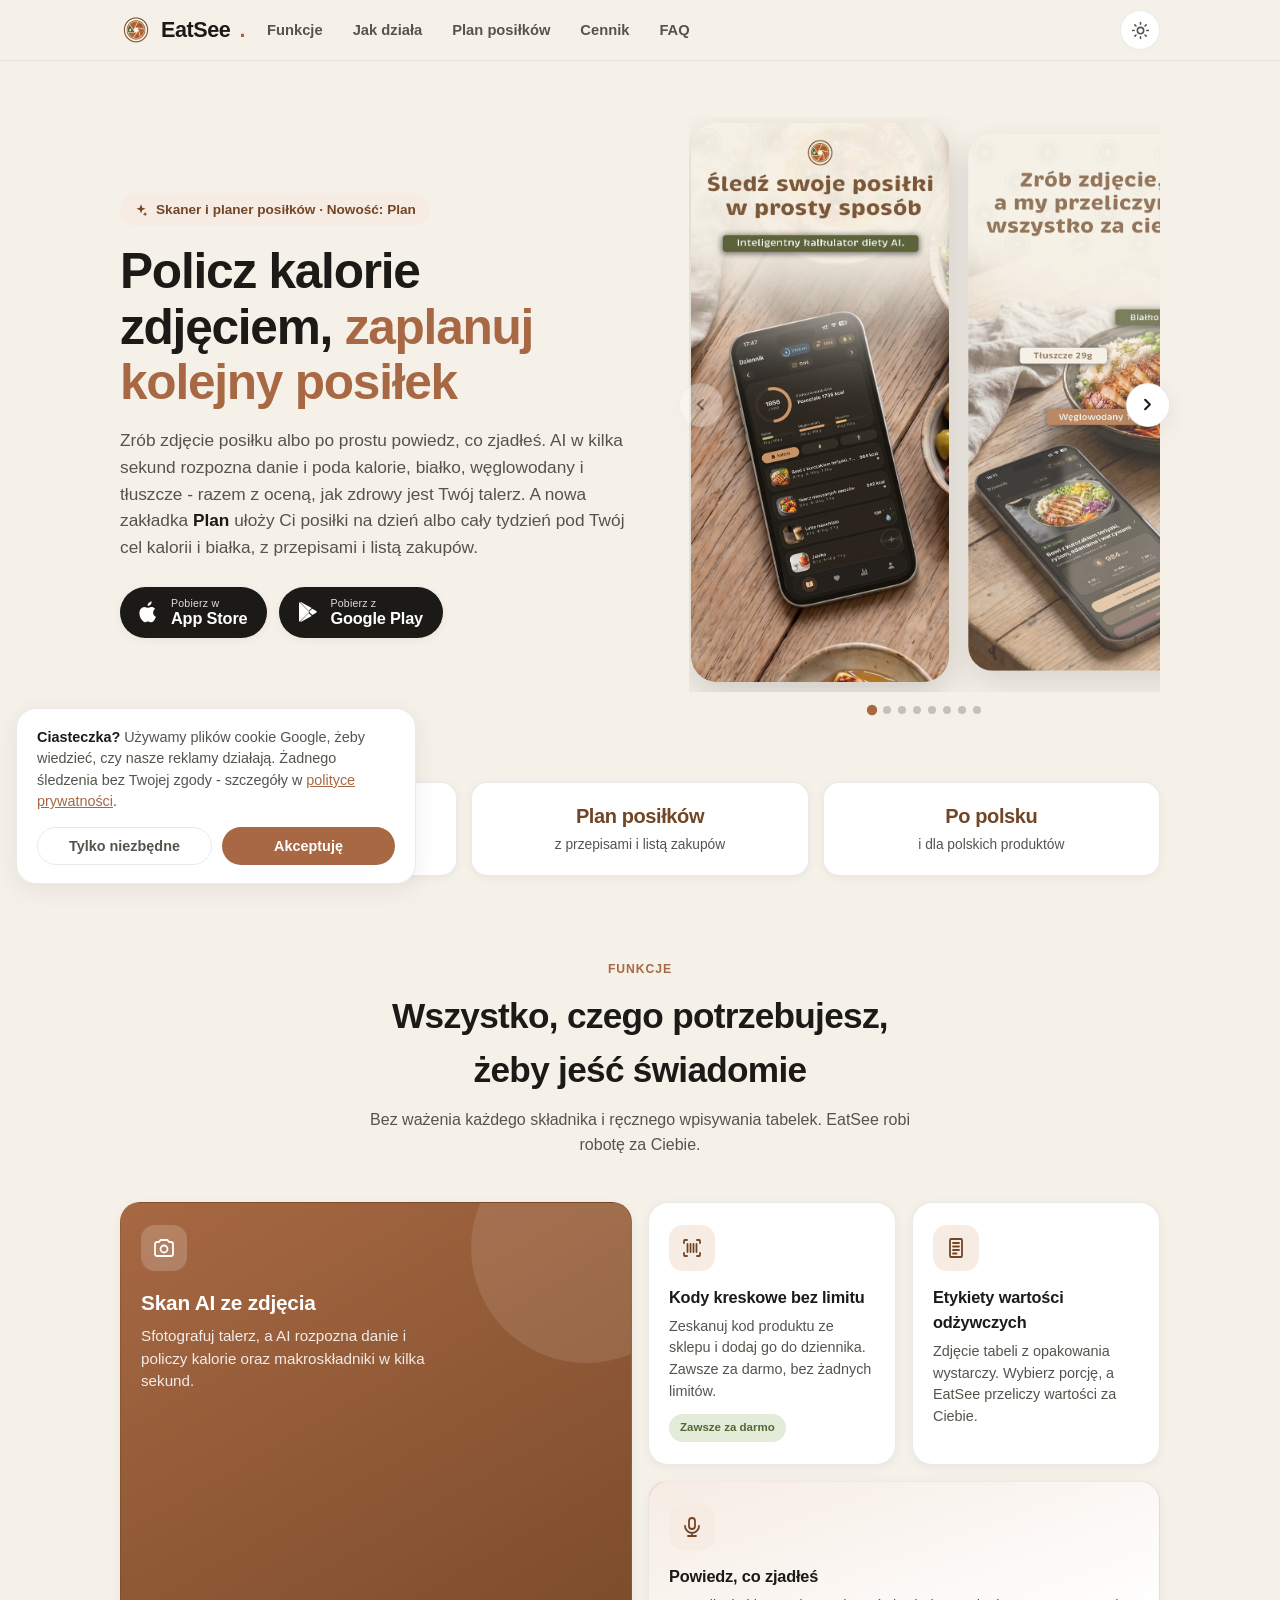
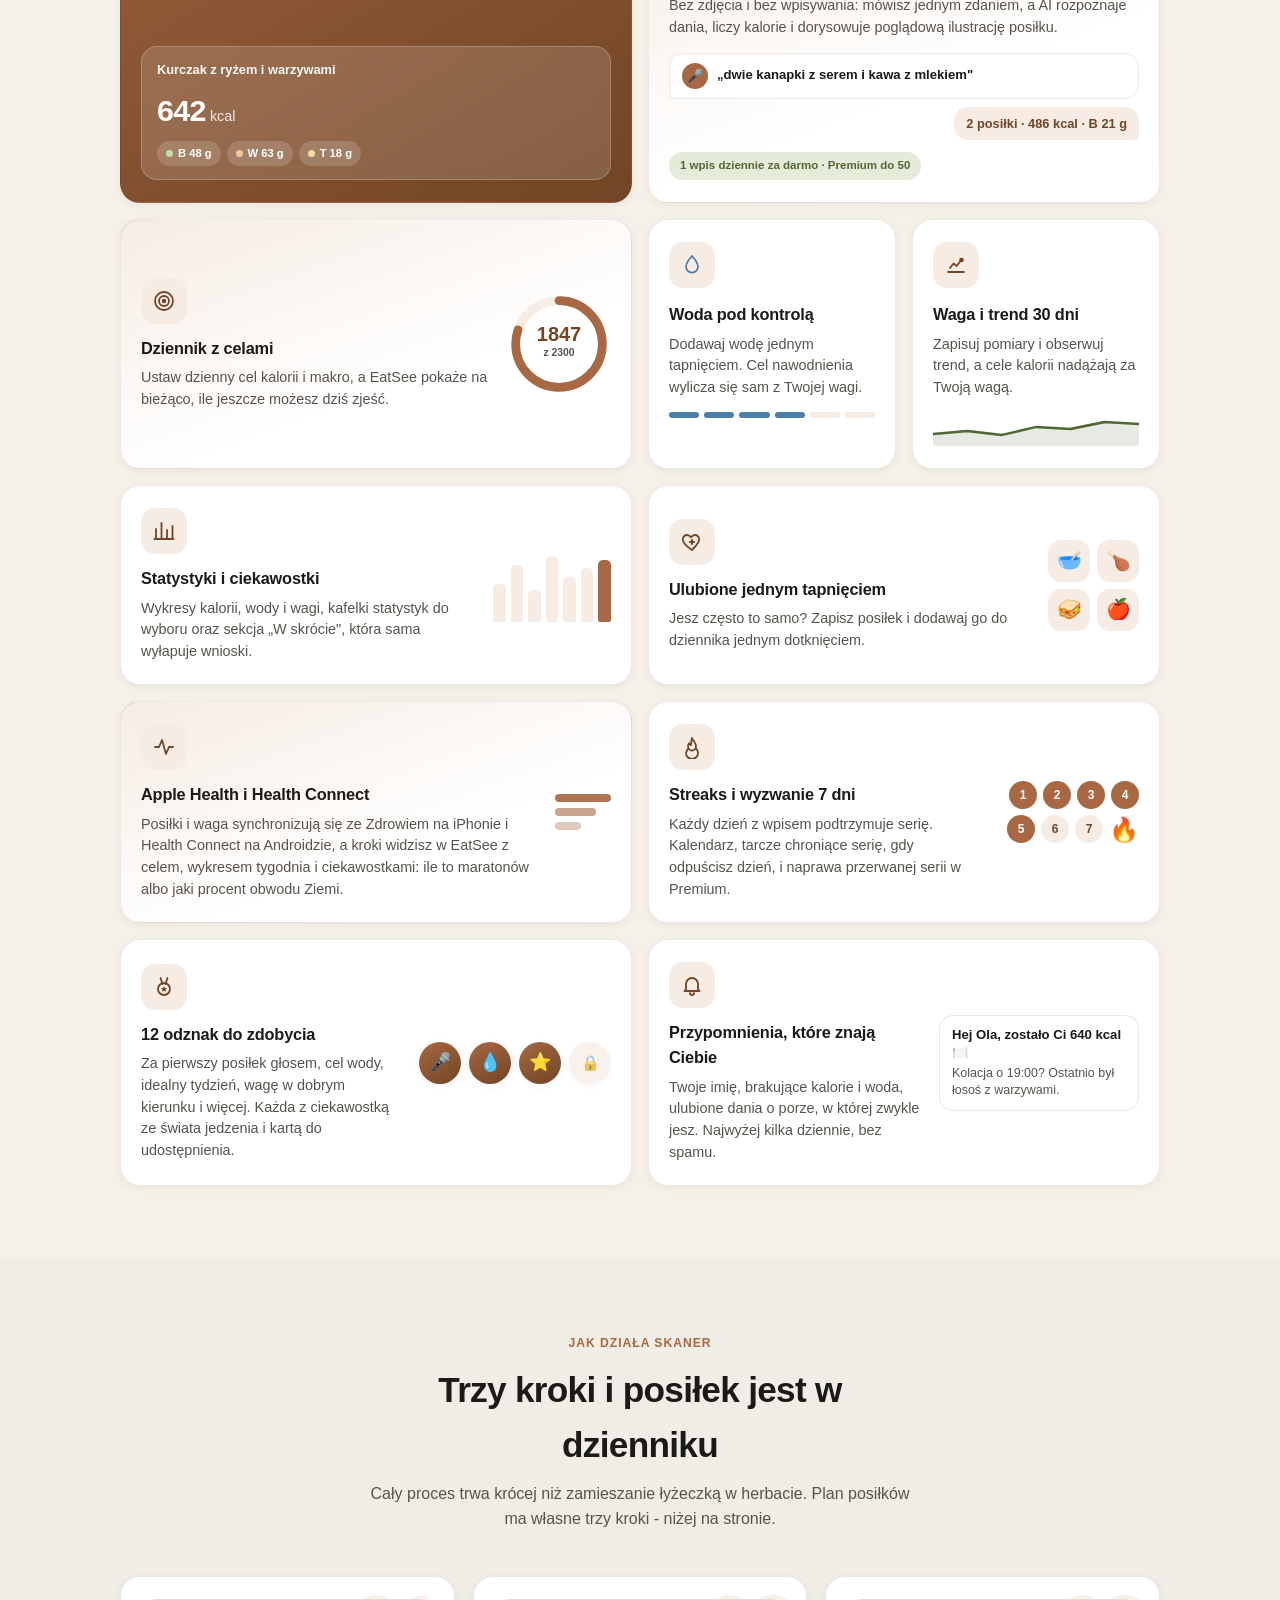
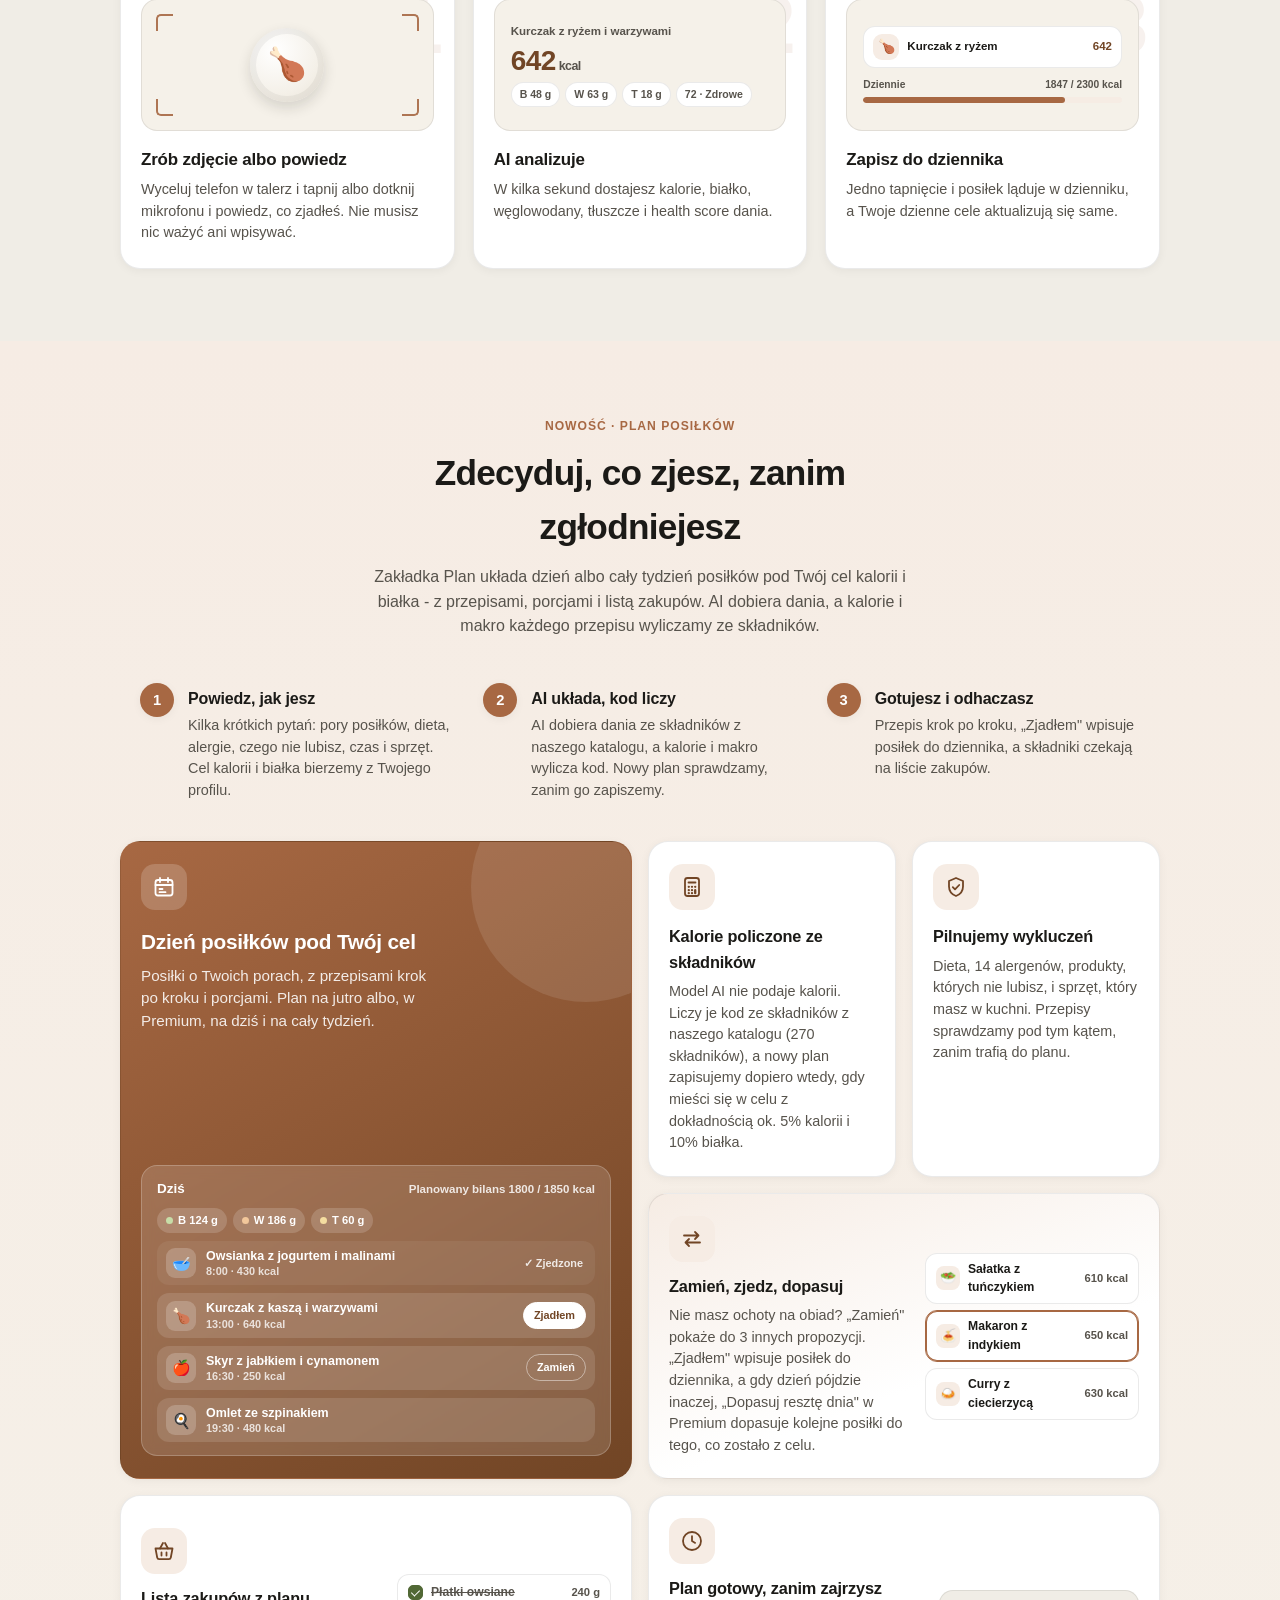
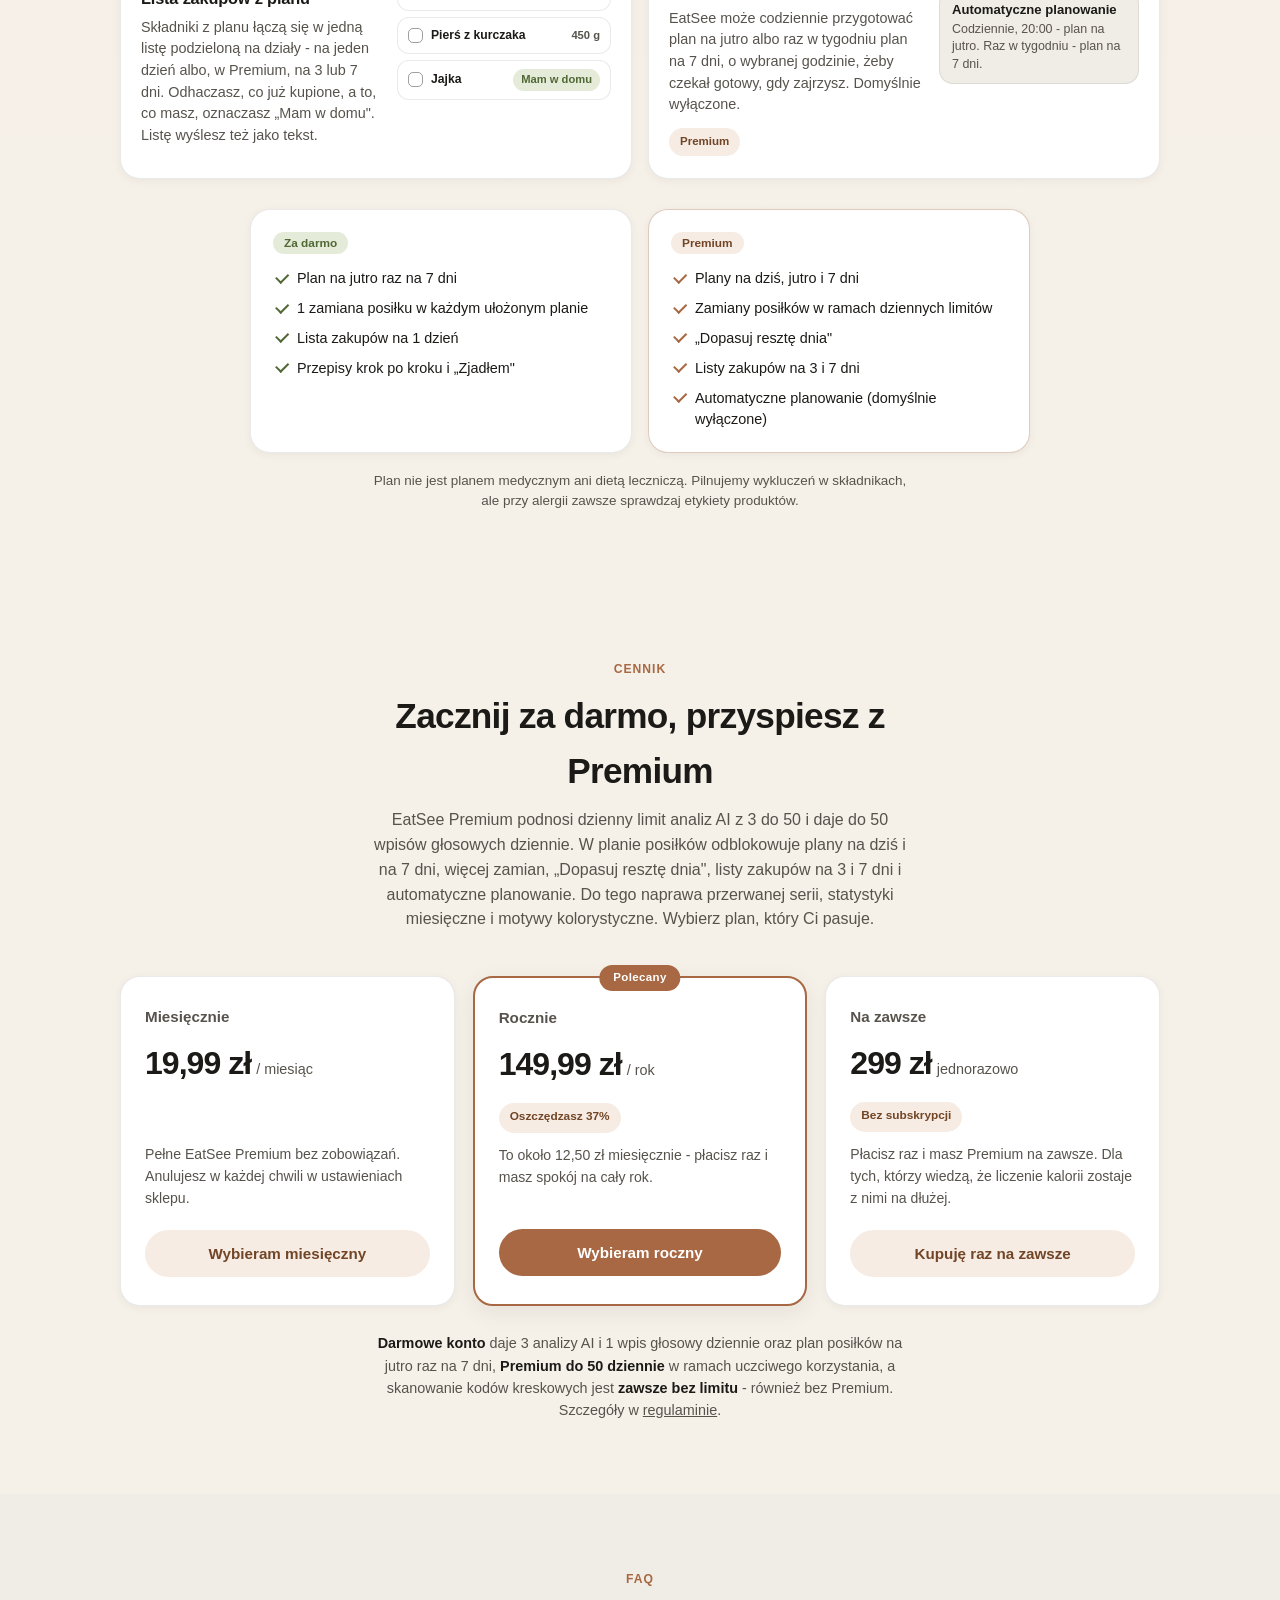
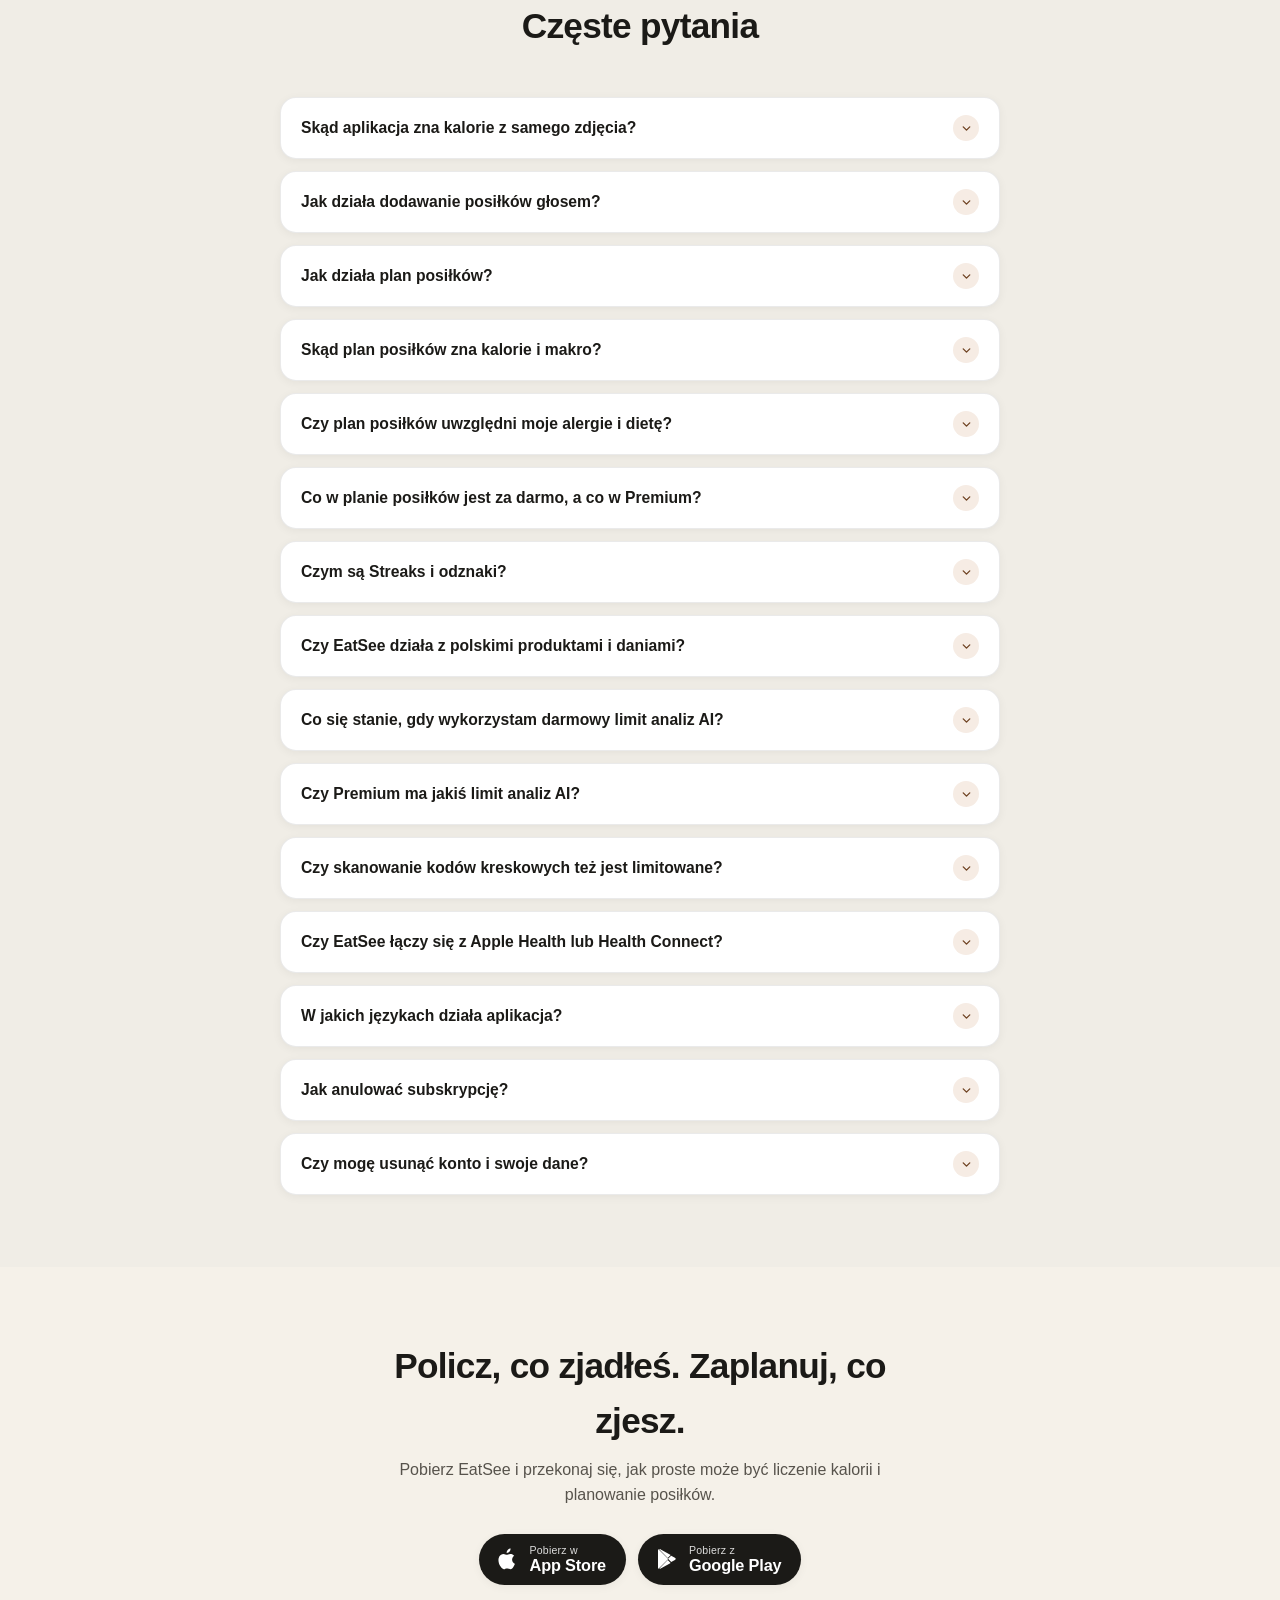
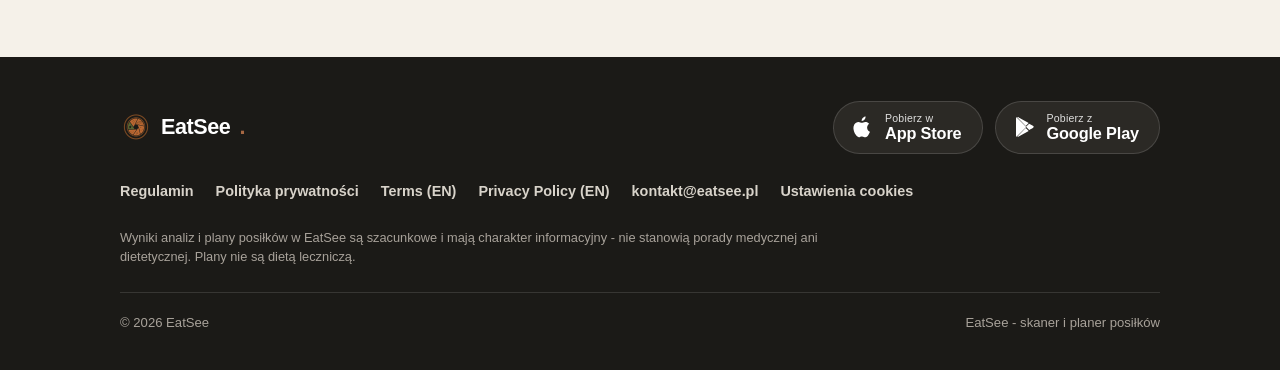
==== commit 151cd2e5: "Landing page for 1.3: meal planner section and the new descriptor Adds the planner to the page - its" ====
--- a/index.html
+++ b/index.html
@@ -3,11 +3,11 @@
 <head>
 <meta charset="UTF-8">
 <meta name="viewport" content="width=device-width, initial-scale=1">
-<title>EatSee - policz kalorie zdjęciem albo głosem</title>
-<meta name="description" content="EatSee to licznik kalorii oparty na AI. Zrób zdjęcie posiłku albo powiedz, co zjadłeś, a w kilka sekund poznasz kalorie, białko, węglowodany i tłuszcze. Streaks i odznaki, woda, waga i kroki, Apple Health i Health Connect. Po polsku i w 13 innych językach.">
+<title>EatSee - skaner i planer posiłków. Licznik kalorii z AI</title>
+<meta name="description" content="EatSee to skaner i planer posiłków. Zrób zdjęcie talerza albo powiedz, co zjadłeś, a AI w kilka sekund poda kalorie i makroskładniki. Zakładka Plan ułoży posiłki na dzień albo tydzień pod Twój cel, z przepisami i listą zakupów. Kody kreskowe bez limitu, woda, waga i kroki, Apple Health i Health Connect. Po polsku i w 13 innych językach.">
 <link rel="canonical" href="https://eatsee.pl/">
-<meta property="og:title" content="EatSee - policz kalorie zdjęciem albo głosem">
-<meta property="og:description" content="Licznik kalorii z AI: zdjęcie albo jedno zdanie zamienia w kalorie i makroskładniki w kilka sekund. Streaks, odznaki, kody kreskowe bez limitu, woda, waga i kroki, Apple Health i Health Connect.">
+<meta property="og:title" content="EatSee - skaner i planer posiłków. Licznik kalorii z AI">
+<meta property="og:description" content="Skaner i planer posiłków w jednej aplikacji. Zdjęcie albo jedno zdanie zamienia w kalorie i makroskładniki w kilka sekund, a zakładka Plan układa posiłki pod Twój cel kalorii i białka - z przepisami i listą zakupów. Kody kreskowe bez limitu, woda, waga i kroki, Apple Health i Health Connect.">
 <meta property="og:url" content="https://eatsee.pl/">
 <meta property="og:image" content="https://eatsee.pl/og.png">
 <meta property="og:image:width" content="1200">
@@ -15,13 +15,19 @@
 <meta property="og:type" content="website">
 <meta property="og:locale" content="pl_PL">
 <meta name="twitter:card" content="summary_large_image">
-<meta name="twitter:title" content="EatSee - policz kalorie zdjęciem albo głosem">
-<meta name="twitter:description" content="Licznik kalorii z AI: zdjęcie albo jedno zdanie zamienia w kalorie i makro w kilka sekund. Streaks, odznaki, woda, waga i kroki, Apple Health i Health Connect.">
+<meta name="twitter:title" content="EatSee - skaner i planer posiłków. Licznik kalorii z AI">
+<meta name="twitter:description" content="Skaner i planer posiłków w jednej aplikacji. Zdjęcie albo jedno zdanie zamienia w kalorie i makro w kilka sekund, a zakładka Plan układa posiłki pod Twój cel - z przepisami i listą zakupów.">
 <meta name="twitter:image" content="https://eatsee.pl/og.png">
 <meta name="apple-itunes-app" content="app-id=6789152922">
 <link rel="icon" type="image/png" href="img/logo-128.png">
 <link rel="apple-touch-icon" href="img/logo.png">
 <script async src="https://www.googletagmanager.com/gtag/js?id=AW-18369541079"></script>
+<script>!function(w,d,s,u){if(w.oaiq)return;var q=function(){q.q.push(arguments)};q.q=[];w.oaiq=q;var j=d.createElement(s);j.async=1;j.src=u;var f=d.getElementsByTagName(s)[0];f.parentNode.insertBefore(j,f)}(window,document,"script","https://bzrcdn.openai.com/sdk/oaiq.min.js");oaiq("init",{pixelId:"3ZmxkSWeZiEWJfwR73PcpS",debug:true});
+oaiq(
+  "measure",
+  "page_viewed",
+  { type: "contents" }
+);</script>
 <script>
   window.dataLayer = window.dataLayer || [];
   function gtag(){dataLayer.push(arguments);}
@@ -65,9 +71,9 @@
   "@context": "https://schema.org",
   "@type": "MobileApplication",
   "name": "EatSee",
-  "description": "Licznik kalorii oparty na AI: zdjęcie posiłku albo wypowiedziane zdanie zamienia w kalorie, białko, węglowodany i tłuszcze w kilka sekund. Streaks z wyzwaniem 7 dni, 12 odznak, skanowanie kodów kreskowych bez limitu, dziennik z celami, śledzenie wody, wagi i kroków, synchronizacja z Apple Health i Health Connect oraz statystyki z automatycznymi wnioskami.",
-  "softwareVersion": "1.2",
-  "featureList": "Analiza zdjęć posiłków przez AI, dodawanie posiłków głosem, skanowanie kodów kreskowych, etykiety wartości odżywczych, dziennik z celami, Streaks i wyzwanie 7 dni, odznaki za osiągnięcia, woda, waga, kroki, Apple Health i Health Connect, spersonalizowane przypomnienia, statystyki",
+  "description": "EatSee to oparty na AI skaner i planer posiłków. Zdjęcie posiłku albo wypowiedziane zdanie zamienia w kalorie, białko, węglowodany i tłuszcze w kilka sekund. Druga główna funkcja to plan posiłków na dzień lub tydzień pod cel kalorii i białka, z przepisami, zamianą posiłków i listą zakupów, w którym kalorie i makro wylicza kod ze składników, a nie AI. Do tego Streaks z wyzwaniem 7 dni, 12 odznak, skanowanie kodów kreskowych bez limitu, dziennik z celami, śledzenie wody, wagi i kroków, synchronizacja z Apple Health i Health Connect oraz statystyki z automatycznymi wnioskami.",
+  "softwareVersion": "1.3",
+  "featureList": "Skaner posiłków: analiza zdjęć przez AI, plan posiłków z przepisami i listą zakupów, dodawanie posiłków głosem, skanowanie kodów kreskowych, etykiety wartości odżywczych, dziennik z celami, Streaks i wyzwanie 7 dni, odznaki za osiągnięcia, woda, waga, kroki, Apple Health i Health Connect, spersonalizowane przypomnienia, statystyki",
   "applicationCategory": "HealthApplication",
   "operatingSystem": "iOS, Android",
   "inLanguage": ["pl", "en", "de", "fr", "es", "it", "pt", "uk", "cs", "sk", "nl", "tr", "ro", "hu"],
@@ -111,7 +117,39 @@
       "name": "Jak działa dodawanie posiłków głosem?",
       "acceptedAnswer": {
         "@type": "Answer",
-        "text": "Dotykasz mikrofonu i mówisz, co zjadłeś, np. dwie kanapki z serem i kawa z mlekiem. AI zamienia to na posiłek z kaloriami i makroskładnikami, a w tle dorysowuje zdjęcie dania. Nagranie służy tylko do rozpoznania tekstu i nie jest przechowywane. Darmowe konto ma 1 wpis głosowy dziennie, Premium do 50."
+        "text": "Dotykasz mikrofonu i mówisz, co zjadłeś, np. dwie kanapki z serem i kawa z mlekiem. AI zamienia to na posiłek z kaloriami i makroskładnikami, a w tle dorysowuje poglądową ilustrację dania. Nagranie wysyłamy do OpenAI tylko po to, żeby zamienić mowę na tekst, i nie zapisujemy go na naszych serwerach. Darmowe konto ma 1 wpis głosowy dziennie, Premium do 50."
+      }
+    },
+    {
+      "@type": "Question",
+      "name": "Jak działa plan posiłków?",
+      "acceptedAnswer": {
+        "@type": "Answer",
+        "text": "W zakładce Plan odpowiadasz na kilka krótkich pytań: pory posiłków, dieta, alergie, czego nie lubisz, ile masz czasu i jaki masz sprzęt. Cel kalorii i białka bierzemy z Twojego profilu. Potem wybierasz plan na jutro albo, w Premium, także na dziś i na 7 dni, a AI dobiera dania. W tym czasie możesz zamknąć ekran - plan zapisze się sam. Dostajesz przepisy krok po kroku z porcjami i listę zakupów. Przycisk Zjadłem dodaje posiłek do dziennika, a Zamień pokazuje do 3 innych propozycji."
+      }
+    },
+    {
+      "@type": "Question",
+      "name": "Skąd plan posiłków zna kalorie i makro?",
+      "acceptedAnswer": {
+        "@type": "Answer",
+        "text": "Nie od AI. Model AI proponuje dania złożone ze składników z naszego katalogu (270 składników) i podaje ich gramatury, a kalorie, białko, węglowodany i tłuszcze wylicza kod z wartości odżywczych tych składników. Nowy plan zapisujemy dopiero wtedy, gdy zaplanowane posiłki trafiają w Twój cel kalorii z dokładnością ok. 5%, a białka ok. 10%. Zamienione posiłki i dopasowana reszta dnia też są liczone ze składników, ale mogą odbiegać od celu nieco bardziej."
+      }
+    },
+    {
+      "@type": "Question",
+      "name": "Czy plan posiłków uwzględni moje alergie i dietę?",
+      "acceptedAnswer": {
+        "@type": "Answer",
+        "text": "Tak. Wybierasz dietę (np. wegetariańską lub wegańską), alergeny z listy 14 alergenów UE i produkty, których nie lubisz - także własnymi słowami. Składniki, które się z nimi kłócą, odrzucamy, zanim AI zacznie układać plan, a gotowe przepisy sprawdzamy jeszcze raz przed zapisaniem. Posiłki, które sam dodasz do planu z ulubionych, nie przechodzą tej kontroli. Preferencje zapisujemy na Twoim koncie i przekazujemy modelowi AI (OpenAI), który dobiera dania. Plan nie jest planem medycznym ani dietą leczniczą, więc przy alergii zawsze czytaj etykiety produktów."
+      }
+    },
+    {
+      "@type": "Question",
+      "name": "Co w planie posiłków jest za darmo, a co w Premium?",
+      "acceptedAnswer": {
+        "@type": "Answer",
+        "text": "Za darmo ułożysz plan na jutro raz na 7 dni, z 1 zamianą posiłku w planie i listą zakupów na ten dzień. Przepisy i przycisk Zjadłem działają w obu wersjach. Premium daje plany na dziś, jutro i 7 dni, zamiany posiłków w ramach dziennych limitów, dopasowanie reszty dnia, listy zakupów na 3 i 7 dni oraz automatyczne planowanie."
       }
     },
     {
@@ -127,7 +165,7 @@
       "name": "Czy EatSee działa z polskimi produktami i daniami?",
       "acceptedAnswer": {
         "@type": "Answer",
-        "text": "Tak - EatSee powstało z myślą o polskim rynku. AI zna polskie dania (pierogi, schabowy, żurek), a baza kodów kreskowych obejmuje produkty dostępne w polskich sklepach. Aplikacja jest po polsku, a do wyboru masz też 13 innych języków."
+        "text": "Tak - EatSee powstało z myślą o polskim rynku. AI zna polskie dania (pierogi, schabowy, żurek…), baza kodów kreskowych obejmuje produkty dostępne w polskich sklepach, a plan posiłków układa przepisy ze składników, które kupisz w zwykłym sklepie. Aplikacja jest po polsku, a do wyboru masz też 13 innych języków."
       }
     },
     {
@@ -135,7 +173,7 @@
       "name": "Co się stanie, gdy wykorzystam darmowy limit analiz AI?",
       "acceptedAnswer": {
         "@type": "Answer",
-        "text": "Darmowe konto ma 3 analizy AI i 1 wpis głosowy dziennie - limity odnawiają się każdego dnia. Po ich wykorzystaniu nadal można bez ograniczeń skanować kody kreskowe i dodawać posiłki z ulubionych. EatSee Premium podnosi limity do 50 analiz AI i 50 wpisów głosowych dziennie."
+        "text": "Darmowe konto ma 3 analizy AI i 1 wpis głosowy dziennie - limity odnawiają się każdego dnia. Po ich wykorzystaniu nadal można bez ograniczeń skanować kody kreskowe i dodawać posiłki z ulubionych. Plan posiłków ma osobny limit: na darmowym koncie ułożysz plan na jutro raz na 7 dni. EatSee Premium podnosi limity do 50 analiz AI i 50 wpisów głosowych dziennie."
       }
     },
     {
@@ -183,7 +221,7 @@
       "name": "Czy mogę usunąć konto i swoje dane?",
       "acceptedAnswer": {
         "@type": "Answer",
-        "text": "Tak. W ustawieniach aplikacji jest opcja usunięcia konta razem ze wszystkimi danymi. Szczegóły opisuje polityka prywatności, a pytania można kierować na kontakt@eatsee.pl."
+        "text": "Tak. W aplikacji (Profil → Konto → Usuń konto) usuniesz konto razem z profilem, dziennikiem, zdjęciami posiłków, preferencjami i planami posiłków. Kilka zapisów zostaje, np. przepisy we wspólnej bazie (już bez powiązania z Tobą), zapisy chroniące przed nadużyciami i historia zakupów w sklepie - opisuje to polityka prywatności. Usunięcie konta nie anuluje subskrypcji, zrób to w ustawieniach sklepu. Pytania można kierować na kontakt@eatsee.pl."
       }
     }
   ]
@@ -321,6 +359,16 @@
   }
   .hero-note svg{width:14px;height:14px;flex:none}
   .hero-copy .hero-note{margin-top:0;margin-bottom:18px}
+  a.hero-note{text-decoration:none;transition:background .18s,color .18s}
+  a.hero-note:hover{background:var(--accent);color:#fff}
+  .hero .sub strong{color:var(--text);font-weight:700}
+  /* notka nad naglowkiem zostaje w jednej linii takze na waskich telefonach */
+  @media (max-width:380px){
+    .hero-note{font-size:.79rem;padding:6px 12px;gap:7px}
+  }
+  @media (max-width:340px){
+    .hero-note .hn-cat{display:none}
+  }
 
   /* Badge sklepów (placeholdery) */
   .store-badges{display:flex;flex-wrap:wrap;gap:12px;margin-top:26px}
@@ -558,6 +606,11 @@
     padding:10px 12px;font-size:.78rem;line-height:1.4;color:var(--text-2);
   }
   .b-notif b{display:block;font-size:.82rem;color:var(--text);margin-bottom:2px}
+  .b-auto{
+    flex:none;width:200px;background:var(--bg-alt);border:var(--border);border-radius:14px;
+    padding:10px 12px;font-size:.78rem;line-height:1.4;color:var(--text-2);
+  }
+  .b-auto b{display:block;font-size:.82rem;color:var(--text);margin-bottom:2px}
 
   /* wejscie kaskadowe */
   .bento .reveal:nth-child(2){transition-delay:.06s}
@@ -576,7 +629,7 @@
     .bento{grid-template-columns:1fr}
     .b-hero,.b-wide{grid-column:span 1}
     .b-split{flex-direction:column;align-items:flex-start;gap:14px}
-    .b-bars,.b-favs,.b-sync,.b-notif{width:100%}
+    .b-bars,.b-favs,.b-sync,.b-notif,.b-auto{width:100%}
     .b-streak{max-width:none;justify-content:flex-start}
     .b-favs{grid-template-columns:repeat(4,1fr)}
     .b-sync{flex-direction:row;align-items:center}
@@ -678,6 +731,109 @@
     .flow .reveal{transition-delay:0s !important}
   }
 
+  /* ===== Plan posilkow: druga flagowa funkcja obok skanu ===== */
+  .section-plan{background:linear-gradient(180deg,var(--accent-light) 0%,var(--bg) 100%)}
+
+  /* kroki "jak to dziala" w wersji kompaktowej */
+  .plan-steps{
+    list-style:none;display:grid;grid-template-columns:repeat(3,1fr);gap:18px 30px;
+    max-width:1000px;margin:0 auto 40px;
+  }
+  .plan-steps li{display:flex;gap:14px;align-items:flex-start}
+  .ps-num{
+    flex:none;width:34px;height:34px;border-radius:50%;
+    background:var(--accent);color:#fff;font-weight:800;font-size:.92rem;
+    display:flex;align-items:center;justify-content:center;box-shadow:var(--shadow-soft);
+  }
+  .plan-steps h3{font-size:1rem;font-weight:700;letter-spacing:-.01em;line-height:1.3;margin-top:6px}
+  .plan-steps p{margin-top:5px;font-size:.9rem;color:var(--text-2);line-height:1.5}
+  .plan-steps .reveal:nth-child(2){transition-delay:.08s}
+  .plan-steps .reveal:nth-child(3){transition-delay:.16s}
+
+  /* makieta dnia z planu w kafelku glownym - emoji zamiast zdjec potraw */
+  .b-plan{gap:8px}
+  .b-plan .p-head{
+    display:flex;justify-content:space-between;align-items:baseline;gap:10px;
+    font-size:.72rem;font-weight:700;color:rgba(255,255,255,.85);
+  }
+  .b-plan .p-head b{font-size:.84rem;color:#fff}
+  .b-plan .p-head em{font-style:normal;text-align:right}
+  .b-plan .p-row{
+    display:flex;align-items:center;gap:10px;
+    background:rgba(255,255,255,.12);border-radius:12px;padding:7px 9px;
+  }
+  .b-plan .p-row.eaten{background:rgba(255,255,255,.06)}
+  .b-plan .p-row>i{
+    width:30px;height:30px;border-radius:9px;flex:none;background:rgba(255,255,255,.2);
+    display:flex;align-items:center;justify-content:center;font-style:normal;font-size:15px;
+  }
+  .b-plan .p-row>span{flex:1;min-width:0;display:flex;flex-direction:column;line-height:1.3}
+  .b-plan .p-row>span b{font-size:.78rem;font-weight:700;color:#fff;white-space:nowrap;overflow:hidden;text-overflow:ellipsis}
+  .b-plan .p-row>span small{font-size:.68rem;font-weight:600;color:rgba(255,255,255,.78)}
+  .b-plan .p-row>u{
+    flex:none;text-decoration:none;font-size:.68rem;font-weight:800;white-space:nowrap;
+    border-radius:999px;padding:4px 10px;color:#fff;border:1px solid rgba(255,255,255,.45);
+  }
+  .b-plan .p-row>u.cta{background:#fff;border-color:#fff;color:#714525}
+  .b-plan .p-row>u.done{border-color:transparent;padding-right:2px;color:rgba(255,255,255,.85)}
+
+  /* zamienniki i lista zakupow w szerokich kafelkach */
+  .b-tag.premium{background:var(--accent-light);color:var(--accent-dark)}
+  .b-swaps,.b-list{display:flex;flex-direction:column;gap:6px;flex:none;width:214px}
+  .b-swaps i,.b-list i{
+    display:flex;align-items:center;gap:8px;font-style:normal;
+    background:var(--surface);border:var(--border);border-radius:12px;
+    padding:6px 10px;font-size:.76rem;font-weight:700;color:var(--text);
+  }
+  .b-swaps i b{
+    width:24px;height:24px;border-radius:8px;flex:none;background:var(--accent-light);
+    display:flex;align-items:center;justify-content:center;font-size:13px;font-weight:400;
+  }
+  .b-swaps i em,.b-list i em{margin-left:auto;font-style:normal;font-size:.7rem;font-weight:700;color:var(--text-2);white-space:nowrap}
+  .b-swaps i.on{border-color:var(--accent);box-shadow:inset 0 0 0 1px var(--accent)}
+  .b-list i{padding:8px 10px}
+  .b-list i s{
+    position:relative;width:15px;height:15px;border-radius:5px;flex:none;
+    border:1.5px solid var(--text-2);opacity:.55;
+  }
+  .b-list i.on s{background:var(--green);border-color:var(--green);opacity:1}
+  .b-list i.on s::after{
+    content:"";position:absolute;left:4px;top:1.5px;width:4px;height:7px;
+    border:solid #fff;border-width:0 1.6px 1.6px 0;transform:rotate(45deg);
+  }
+  .b-list i.on span{color:var(--text-2);text-decoration:line-through}
+  .b-list i.home em{background:var(--green-light);color:var(--green);border-radius:999px;padding:2px 8px;font-weight:800}
+
+  /* za darmo vs Premium w planie */
+  .plan-tiers{display:grid;grid-template-columns:1fr 1fr;gap:16px;max-width:780px;margin:30px auto 0}
+  .plan-tier{
+    background:var(--surface);border:var(--border);border-radius:var(--radius);
+    padding:20px 22px 22px;box-shadow:var(--shadow-soft);
+  }
+  .plan-tier.pro{border-color:var(--card-hover-border)}
+  .plan-tier ul{list-style:none;margin-top:14px;display:flex;flex-direction:column;gap:9px}
+  .plan-tier li{position:relative;padding-left:24px;font-size:.9rem;line-height:1.45;color:var(--text)}
+  .plan-tier li::before{
+    content:"";position:absolute;left:3px;top:.3em;width:10px;height:5.5px;
+    border-left:2px solid var(--green);border-bottom:2px solid var(--green);transform:rotate(-45deg);
+  }
+  .plan-tier.pro li::before{border-color:var(--accent)}
+  .plan-tiers .reveal:nth-child(2){transition-delay:.08s}
+  .plan-note{margin:18px auto 0;max-width:40em;text-align:center;font-size:.84rem;color:var(--text-2)}
+
+  @media (max-width:820px){
+    .plan-steps{grid-template-columns:1fr;max-width:520px;gap:18px}
+  }
+  @media (max-width:640px){
+    .plan-tiers{grid-template-columns:1fr}
+  }
+  @media (max-width:560px){
+    .b-swaps,.b-list{width:100%}
+  }
+  @media (prefers-reduced-motion:reduce){
+    .plan-steps .reveal,.plan-tiers .reveal{transition-delay:0s !important}
+  }
+
   /* ===== Cennik ===== */
   .pricing-grid{
     display:grid;grid-template-columns:repeat(3,1fr);gap:18px;align-items:stretch;
@@ -762,6 +918,12 @@
   .footer-links{display:flex;flex-wrap:wrap;gap:8px 22px}
   .footer-links a{color:#D8D3CA;text-decoration:none;font-weight:600}
   .footer-links a:hover{color:#fff;text-decoration:underline}
+  .footer-links button{
+    background:none;border:0;padding:0;font:inherit;font-weight:600;
+    color:#D8D3CA;cursor:pointer;
+  }
+  .footer-links button:hover{color:#fff;text-decoration:underline}
+  .footer-note{font-size:.8rem;line-height:1.5;color:#A8A29A;max-width:56em}
   .footer-bottom{
     border-top:1px solid rgba(255,255,255,.12);padding-top:20px;
     display:flex;flex-wrap:wrap;justify-content:space-between;gap:10px;
@@ -786,6 +948,7 @@
     section{padding:56px 0}
     .trust .wrap{grid-template-columns:1fr;gap:10px}
     .trust-item{display:flex;align-items:baseline;justify-content:center;gap:10px;text-align:left;padding:14px 18px}
+    .trust-item strong{white-space:nowrap}
     .hero{padding-top:32px;padding-bottom:32px}
   }
 
@@ -809,9 +972,14 @@
     border-top:1px solid rgba(255,255,255,.07);
   }
   :root[data-theme="dark"] .site-footer .logo{color:var(--text)}
-  :root[data-theme="dark"] .footer-links a{color:var(--text-2)}
+  :root[data-theme="dark"] .footer-links a,
+  :root[data-theme="dark"] .footer-links button{color:var(--text-2)}
   :root[data-theme="dark"] .site-footer .store-badge{
     background:var(--surface);
+  }
+  /* Kafelki glowne (skan i plan): w ciemnym motywie jasny gradient akcentu gasil biale napisy */
+  :root[data-theme="dark"] .b-hero{
+    background:linear-gradient(150deg,#A76843 0%,#714525 100%);
   }
 
   /* Przelacznik motywu */
@@ -887,11 +1055,12 @@
     .hero{order:0}
     .trust{order:1}
     #jak-dziala{order:2}
-    #cennik{order:3}
-    #funkcje{order:4}
-    #faq{order:5}
-    .final-cta{order:6}
-    #funkcje,#jak-dziala,#cennik,#faq,.final-cta{
+    #planer{order:3}
+    #cennik{order:4}
+    #funkcje{order:5}
+    #faq{order:6}
+    .final-cta{order:7}
+    #funkcje,#jak-dziala,#planer,#cennik,#faq,.final-cta{
       content-visibility:auto;
       contain-intrinsic-size:auto 900px;
     }
@@ -923,6 +1092,7 @@
     <nav class="main-nav" aria-label="Nawigacja główna">
       <a href="#funkcje">Funkcje</a>
       <a href="#jak-dziala">Jak działa</a>
+      <a href="#planer">Plan posiłków</a>
       <a href="#cennik">Cennik</a>
       <a href="#faq">FAQ</a>
     </nav>
@@ -937,15 +1107,15 @@
 <main>
 
   <!-- ===== HERO ===== -->
-  <section class="hero" id="pobierz" aria-label="EatSee - licznik kalorii z AI">
+  <section class="hero" id="pobierz" aria-label="EatSee - skaner i planer posiłków">
     <div class="wrap">
       <div class="hero-copy">
-        <span class="hero-note">
+        <a class="hero-note" href="#planer">
           <svg viewBox="0 0 24 24" fill="currentColor" aria-hidden="true"><path d="M12 2l2.2 6.2L20 10l-5.8 1.8L12 18l-2.2-6.2L4 10l5.8-1.8L12 2zM19 15l1.1 3 3 1.1-3 1.1L19 23l-1.1-2.8-3-1.1 3-1.1L19 15z"/></svg>
-          Licznik kalorii z AI · Nowość: wersja 1.2
-        </span>
-        <h1>Policz kalorie <em>zdjęciem albo głosem</em></h1>
-        <p class="sub">Zrób zdjęcie posiłku albo po prostu powiedz, co zjadłeś. AI w kilka sekund rozpozna danie i poda kalorie, białko, węglowodany i tłuszcze - razem z oceną, jak zdrowy jest Twój talerz.</p>
+          <span><span class="hn-cat">Skaner i planer posiłków · </span>Nowość: Plan</span>
+        </a>
+        <h1>Policz kalorie zdjęciem, <em>zaplanuj kolejny posiłek</em></h1>
+        <p class="sub">Zrób zdjęcie posiłku albo po prostu powiedz, co zjadłeś. AI w kilka sekund rozpozna danie i poda kalorie, białko, węglowodany i tłuszcze - razem z oceną, jak zdrowy jest Twój talerz. A nowa zakładka <strong>Plan</strong> ułoży Ci posiłki na dzień albo cały tydzień pod Twój cel kalorii i białka, z przepisami i listą zakupów.</p>
         <div class="store-badges">
           <a href="https://apps.apple.com/pl/app/eatsee-kalorie-ze-zdj%C4%99cia/id6789152922?l=pl" data-store="appstore" class="store-badge" aria-label="Pobierz EatSee w App Store">
             <svg viewBox="0 0 24 24" aria-hidden="true"><path d="M17.1 12.6c0-2.5 2-3.7 2.1-3.8-1.2-1.7-3-1.9-3.6-1.9-1.5-.2-3 .9-3.8.9-.8 0-2-.9-3.3-.9-1.7 0-3.3 1-4.2 2.5-1.8 3.1-.5 7.7 1.3 10.2.9 1.2 1.9 2.6 3.2 2.6 1.3-.1 1.8-.8 3.3-.8 1.5 0 2 .8 3.3.8 1.4 0 2.3-1.3 3.1-2.5 1-1.4 1.4-2.8 1.4-2.9-.1 0-2.8-1.1-2.8-4.2zM14.6 4.6c.7-.8 1.1-2 1-3.1-1 0-2.2.7-2.9 1.5-.6.7-1.2 1.9-1 3 1.1.1 2.2-.6 2.9-1.4z"/></svg>
@@ -995,8 +1165,8 @@
   <!-- ===== PASEK ZAUFANIA ===== -->
   <div class="trust" aria-label="Najważniejsze fakty o EatSee">
     <div class="wrap">
-      <div class="trust-item reveal"><strong>3 sekundy</strong><span>od zdjęcia lub zdania do wyniku</span></div>
-      <div class="trust-item reveal"><strong>Bez limitu</strong><span>skanowania kodów kreskowych</span></div>
+      <div class="trust-item reveal"><strong>Sekundy</strong><span>od zdjęcia lub zdania do wyniku</span></div>
+      <div class="trust-item reveal"><strong>Plan posiłków</strong><span>z przepisami i listą zakupów</span></div>
       <div class="trust-item reveal"><strong>Po polsku</strong><span>i dla polskich produktów</span></div>
     </div>
   </div>
@@ -1050,7 +1220,7 @@
             <svg viewBox="0 0 24 24" fill="none" stroke="currentColor" stroke-width="1.8" stroke-linecap="round" stroke-linejoin="round" aria-hidden="true"><rect x="9" y="3" width="6" height="11" rx="3"/><path d="M5 11a7 7 0 0 0 14 0M12 18v3M8 21h8"/></svg>
           </div>
           <h3>Powiedz, co zjadłeś</h3>
-          <p>Nowość w 1.2. Bez zdjęcia i bez wpisywania: mówisz jednym zdaniem, a AI rozpoznaje dania, liczy kalorie i dorysowuje zdjęcie posiłku.</p>
+          <p>Bez zdjęcia i bez wpisywania: mówisz jednym zdaniem, a AI rozpoznaje dania, liczy kalorie i dorysowuje poglądową ilustrację posiłku.</p>
           <div class="b-voice" aria-hidden="true">
             <span class="v-bubble"><b>🎤</b>„dwie kanapki z serem i kawa z mlekiem"</span>
             <span class="v-result">2 posiłki · 486 kcal · B 21 g</span>
@@ -1187,9 +1357,9 @@
   <section id="jak-dziala" class="section-alt">
     <div class="wrap">
       <div class="section-head">
-        <span class="kicker">Jak to działa</span>
+        <span class="kicker">Jak działa skaner</span>
         <h2>Trzy kroki i posiłek jest w dzienniku</h2>
-        <p>Cały proces trwa krócej niż zamieszanie łyżeczką w herbacie.</p>
+        <p>Cały proces trwa krócej niż zamieszanie łyżeczką w herbacie. Plan posiłków ma własne trzy kroki - niżej na stronie.</p>
       </div>
       <div class="flow">
 
@@ -1229,13 +1399,158 @@
     </div>
   </section>
 
+  <!-- ===== PLAN POSIŁKÓW ===== -->
+  <section id="planer" class="section-plan">
+    <div class="wrap">
+      <div class="section-head">
+        <span class="kicker">Nowość · Plan posiłków</span>
+        <h2>Zdecyduj, co zjesz, zanim zgłodniejesz</h2>
+        <p>Zakładka Plan układa dzień albo cały tydzień posiłków pod Twój cel kalorii i białka - z przepisami, porcjami i listą zakupów. AI dobiera dania, a kalorie i makro każdego przepisu wyliczamy ze składników.</p>
+      </div>
+
+      <ol class="plan-steps">
+        <li class="reveal">
+          <span class="ps-num" aria-hidden="true">1</span>
+          <div>
+            <h3>Powiedz, jak jesz</h3>
+            <p>Kilka krótkich pytań: pory posiłków, dieta, alergie, czego nie lubisz, czas i sprzęt. Cel kalorii i białka bierzemy z Twojego profilu.</p>
+          </div>
+        </li>
+        <li class="reveal">
+          <span class="ps-num" aria-hidden="true">2</span>
+          <div>
+            <h3>AI układa, kod liczy</h3>
+            <p>AI dobiera dania ze składników z naszego katalogu, a kalorie i makro wylicza kod. Nowy plan sprawdzamy, zanim go zapiszemy.</p>
+          </div>
+        </li>
+        <li class="reveal">
+          <span class="ps-num" aria-hidden="true">3</span>
+          <div>
+            <h3>Gotujesz i odhaczasz</h3>
+            <p>Przepis krok po kroku, „Zjadłem" wpisuje posiłek do dziennika, a składniki czekają na liście zakupów.</p>
+          </div>
+        </li>
+      </ol>
+
+      <div class="bento">
+
+        <article class="b-card b-hero reveal">
+          <div class="b-icon">
+            <svg viewBox="0 0 24 24" fill="none" stroke="currentColor" stroke-width="1.8" stroke-linecap="round" stroke-linejoin="round" aria-hidden="true"><rect x="3.5" y="5" width="17" height="15.5" rx="2.5"/><path d="M3.5 10h17M8 3v4M16 3v4M7.5 14h3M7.5 17.2h6"/></svg>
+          </div>
+          <h3>Dzień posiłków pod Twój cel</h3>
+          <p>Posiłki o Twoich porach, z przepisami krok po kroku i porcjami. Plan na jutro albo, w Premium, na dziś i na cały tydzień.</p>
+          <div class="b-mock b-plan" aria-hidden="true">
+            <span class="p-head"><b>Dziś</b><em>Planowany bilans 1800 / 1850 kcal</em></span>
+            <span class="b-mock-chips">
+              <i><s class="protein"></s>B 124 g</i>
+              <i><s class="carbs"></s>W 186 g</i>
+              <i><s class="fat"></s>T 60 g</i>
+            </span>
+            <span class="p-row eaten"><i>🥣</i><span><b>Owsianka z jogurtem i malinami</b><small>8:00 · 430 kcal</small></span><u class="done">✓ Zjedzone</u></span>
+            <span class="p-row"><i>🍗</i><span><b>Kurczak z kaszą i warzywami</b><small>13:00 · 640 kcal</small></span><u class="cta">Zjadłem</u></span>
+            <span class="p-row"><i>🍎</i><span><b>Skyr z jabłkiem i cynamonem</b><small>16:30 · 250 kcal</small></span><u>Zamień</u></span>
+            <span class="p-row"><i>🍳</i><span><b>Omlet ze szpinakiem</b><small>19:30 · 480 kcal</small></span></span>
+          </div>
+        </article>
+
+        <article class="b-card reveal">
+          <div class="b-icon">
+            <svg viewBox="0 0 24 24" fill="none" stroke="currentColor" stroke-width="1.8" stroke-linecap="round" stroke-linejoin="round" aria-hidden="true"><rect x="5" y="3" width="14" height="18" rx="2.5"/><path d="M8.5 7.5h7"/><path d="M8.8 11.8h.01M12 11.8h.01M15.2 11.8h.01M8.8 15.2h.01M12 15.2h.01M8.8 18.2h.01M12 18.2h.01M15.2 15.2v3" stroke-width="2.3"/></svg>
+          </div>
+          <h3>Kalorie policzone ze składników</h3>
+          <p>Model AI nie podaje kalorii. Liczy je kod ze składników z naszego katalogu (270 składników), a nowy plan zapisujemy dopiero wtedy, gdy mieści się w celu z dokładnością ok. 5% kalorii i 10% białka.</p>
+        </article>
+
+        <article class="b-card reveal">
+          <div class="b-icon">
+            <svg viewBox="0 0 24 24" fill="none" stroke="currentColor" stroke-width="1.8" stroke-linecap="round" stroke-linejoin="round" aria-hidden="true"><path d="M12 3l7 3v5.5c0 4.3-2.9 7.9-7 9.5-4.1-1.6-7-5.2-7-9.5V6l7-3z"/><path d="M8.8 12.2l2.2 2.2 4.2-4.4"/></svg>
+          </div>
+          <h3>Pilnujemy wykluczeń</h3>
+          <p>Dieta, 14 alergenów, produkty, których nie lubisz, i sprzęt, który masz w kuchni. Przepisy sprawdzamy pod tym kątem, zanim trafią do planu.</p>
+        </article>
+
+        <article class="b-card b-wide b-tint reveal">
+          <div class="b-split">
+            <div>
+              <div class="b-icon">
+                <svg viewBox="0 0 24 24" fill="none" stroke="currentColor" stroke-width="1.8" stroke-linecap="round" stroke-linejoin="round" aria-hidden="true"><path d="M4 8.5h14.5M15 5l3.5 3.5L15 12"/><path d="M20 15.5H5.5M9 12l-3.5 3.5L9 19"/></svg>
+              </div>
+              <h3>Zamień, zjedz, dopasuj</h3>
+              <p>Nie masz ochoty na obiad? „Zamień" pokaże do 3 innych propozycji. „Zjadłem" wpisuje posiłek do dziennika, a gdy dzień pójdzie inaczej, „Dopasuj resztę dnia" w Premium dopasuje kolejne posiłki do tego, co zostało z celu.</p>
+            </div>
+            <span class="b-swaps" aria-hidden="true">
+              <i><b>🥗</b>Sałatka z tuńczykiem<em>610 kcal</em></i>
+              <i class="on"><b>🍝</b>Makaron z indykiem<em>650 kcal</em></i>
+              <i><b>🍛</b>Curry z ciecierzycą<em>630 kcal</em></i>
+            </span>
+          </div>
+        </article>
+
+        <article class="b-card b-wide reveal">
+          <div class="b-split">
+            <div>
+              <div class="b-icon">
+                <svg viewBox="0 0 24 24" fill="none" stroke="currentColor" stroke-width="1.8" stroke-linecap="round" stroke-linejoin="round" aria-hidden="true"><path d="M3.5 9.5h17l-1.7 9a2 2 0 0 1-2 1.6H7.2a2 2 0 0 1-2-1.6l-1.7-9z"/><path d="M8 9.5L11 4M16 9.5L13 4"/><path d="M9.5 13.5v3M14.5 13.5v3"/></svg>
+              </div>
+              <h3>Lista zakupów z planu</h3>
+              <p>Składniki z planu łączą się w jedną listę podzieloną na działy - na jeden dzień albo, w Premium, na 3 lub 7 dni. Odhaczasz, co już kupione, a to, co masz, oznaczasz „Mam w domu". Listę wyślesz też jako tekst.</p>
+            </div>
+            <span class="b-list" aria-hidden="true">
+              <i class="on"><s></s><span>Płatki owsiane</span><em>240 g</em></i>
+              <i><s></s><span>Pierś z kurczaka</span><em>450 g</em></i>
+              <i class="home"><s></s><span>Jajka</span><em>Mam w domu</em></i>
+            </span>
+          </div>
+        </article>
+        <article class="b-card b-wide reveal">
+          <div class="b-split">
+            <div>
+              <div class="b-icon">
+                <svg viewBox="0 0 24 24" fill="none" stroke="currentColor" stroke-width="1.8" stroke-linecap="round" stroke-linejoin="round" aria-hidden="true"><circle cx="12" cy="12" r="9"/><path d="M12 7.2V12l3.2 1.9"/></svg>
+              </div>
+              <h3>Plan gotowy, zanim zajrzysz</h3>
+              <p>EatSee może codziennie przygotować plan na jutro albo raz w tygodniu plan na 7 dni, o wybranej godzinie, żeby czekał gotowy, gdy zajrzysz. Domyślnie wyłączone.</p>
+              <span class="b-tag premium">Premium</span>
+            </div>
+            <span class="b-auto" aria-hidden="true"><b>Automatyczne planowanie</b>Codziennie, 20:00 - plan na jutro. Raz w tygodniu - plan na 7 dni.</span>
+          </div>
+        </article>
+
+      </div>
+
+      <div class="plan-tiers">
+        <div class="plan-tier reveal">
+          <span class="plan-pill green">Za darmo</span>
+          <ul>
+            <li>Plan na jutro raz na 7 dni</li>
+            <li>1 zamiana posiłku w każdym ułożonym planie</li>
+            <li>Lista zakupów na 1 dzień</li>
+            <li>Przepisy krok po kroku i „Zjadłem"</li>
+          </ul>
+        </div>
+        <div class="plan-tier pro reveal">
+          <span class="plan-pill accent">Premium</span>
+          <ul>
+            <li>Plany na dziś, jutro i 7 dni</li>
+            <li>Zamiany posiłków w ramach dziennych limitów</li>
+            <li>„Dopasuj resztę dnia"</li>
+            <li>Listy zakupów na 3 i 7 dni</li>
+            <li>Automatyczne planowanie (domyślnie wyłączone)</li>
+          </ul>
+        </div>
+      </div>
+      <p class="plan-note">Plan nie jest planem medycznym ani dietą leczniczą. Pilnujemy wykluczeń w składnikach, ale przy alergii zawsze sprawdzaj etykiety produktów.</p>
+    </div>
+  </section>
+
   <!-- ===== CENNIK ===== -->
   <section id="cennik">
     <div class="wrap">
       <div class="section-head">
         <span class="kicker">Cennik</span>
         <h2>Zacznij za darmo, przyspiesz z Premium</h2>
-        <p>EatSee Premium podnosi dzienny limit analiz AI z 3 do 50, daje do 50 wpisów głosowych dziennie, naprawę przerwanej serii, statystyki miesięczne i motywy kolorystyczne. Wybierz plan, który Ci pasuje.</p>
+        <p>EatSee Premium podnosi dzienny limit analiz AI z 3 do 50 i daje do 50 wpisów głosowych dziennie. W planie posiłków odblokowuje plany na dziś i na 7 dni, więcej zamian, „Dopasuj resztę dnia", listy zakupów na 3 i 7 dni i automatyczne planowanie. Do tego naprawa przerwanej serii, statystyki miesięczne i motywy kolorystyczne. Wybierz plan, który Ci pasuje.</p>
       </div>
       <div class="pricing-grid">
         <article class="price-card reveal">
@@ -1246,7 +1561,7 @@
           <a class="plan-cta ghost" href="#pobierz">Wybieram miesięczny</a>
         </article>
         <article class="price-card featured reveal">
-          <span class="best-tag">Najczęściej wybierany</span>
+          <span class="best-tag">Polecany</span>
           <h3 class="plan-name">Rocznie</h3>
           <p class="plan-price"><strong>149,99 zł</strong><span>/ rok</span></p>
           <div class="plan-pills">
@@ -1265,7 +1580,7 @@
           <a class="plan-cta ghost" href="#pobierz">Kupuję raz na zawsze</a>
         </article>
       </div>
-      <p class="pricing-note"><strong>Darmowe konto</strong> daje 3 analizy AI i 1 wpis głosowy dziennie, <strong>Premium do 50 dziennie</strong> w ramach uczciwego korzystania, a skanowanie kodów kreskowych jest <strong>zawsze bez limitu</strong> - również bez Premium. Szczegóły w <a href="/regulamin">regulaminie</a>.</p>
+      <p class="pricing-note"><strong>Darmowe konto</strong> daje 3 analizy AI i 1 wpis głosowy dziennie oraz plan posiłków na jutro raz na 7 dni, <strong>Premium do 50 dziennie</strong> w ramach uczciwego korzystania, a skanowanie kodów kreskowych jest <strong>zawsze bez limitu</strong> - również bez Premium. Szczegóły w <a href="/regulamin">regulaminie</a>.</p>
     </div>
   </section>
 
@@ -1283,7 +1598,23 @@
         </details>
         <details class="faq-item reveal">
           <summary>Jak działa dodawanie posiłków głosem?<span class="chev" aria-hidden="true"><svg viewBox="0 0 24 24" fill="none" stroke="currentColor" stroke-width="2.6" stroke-linecap="round" stroke-linejoin="round"><path d="M6 9l6 6 6-6"/></svg></span></summary>
-          <div class="faq-body">Dotykasz mikrofonu i mówisz, co zjadłeś, np. „dwie kanapki z serem i kawa z mlekiem". AI zamienia to na posiłek z kaloriami i makroskładnikami, a w tle dorysowuje zdjęcie dania. Nagranie służy tylko do rozpoznania tekstu i nie jest przechowywane. Darmowe konto ma 1 wpis głosowy dziennie, Premium do 50.</div>
+          <div class="faq-body">Dotykasz mikrofonu i mówisz, co zjadłeś, np. „dwie kanapki z serem i kawa z mlekiem". AI zamienia to na posiłek z kaloriami i makroskładnikami, a w tle dorysowuje poglądową ilustrację dania. Nagranie wysyłamy do OpenAI tylko po to, żeby zamienić mowę na tekst, i nie zapisujemy go na naszych serwerach. Darmowe konto ma 1 wpis głosowy dziennie, Premium do 50.</div>
+        </details>
+        <details class="faq-item reveal">
+          <summary>Jak działa plan posiłków?<span class="chev" aria-hidden="true"><svg viewBox="0 0 24 24" fill="none" stroke="currentColor" stroke-width="2.6" stroke-linecap="round" stroke-linejoin="round"><path d="M6 9l6 6 6-6"/></svg></span></summary>
+          <div class="faq-body">W zakładce Plan odpowiadasz na kilka krótkich pytań: pory posiłków, dieta, alergie, czego nie lubisz, ile masz czasu i jaki masz sprzęt. Cel kalorii i białka bierzemy z Twojego profilu. Potem wybierasz plan na jutro albo, w Premium, także na dziś i na 7 dni, a AI dobiera dania. W tym czasie możesz zamknąć ekran - plan zapisze się sam. Dostajesz przepisy krok po kroku z porcjami i listę zakupów. „Zjadłem" dodaje posiłek do dziennika, a „Zamień" pokazuje do 3 innych propozycji.</div>
+        </details>
+        <details class="faq-item reveal">
+          <summary>Skąd plan posiłków zna kalorie i makro?<span class="chev" aria-hidden="true"><svg viewBox="0 0 24 24" fill="none" stroke="currentColor" stroke-width="2.6" stroke-linecap="round" stroke-linejoin="round"><path d="M6 9l6 6 6-6"/></svg></span></summary>
+          <div class="faq-body">Nie od AI. Model AI proponuje dania złożone ze składników z naszego katalogu (270 składników) i podaje ich gramatury, a kalorie, białko, węglowodany i tłuszcze wylicza kod z wartości odżywczych tych składników. Nowy plan zapisujemy dopiero wtedy, gdy zaplanowane posiłki trafiają w Twój cel kalorii z dokładnością ok. 5%, a białka ok. 10%. Zamienione posiłki i dopasowana reszta dnia też są liczone ze składników, ale mogą odbiegać od celu nieco bardziej.</div>
+        </details>
+        <details class="faq-item reveal">
+          <summary>Czy plan posiłków uwzględni moje alergie i dietę?<span class="chev" aria-hidden="true"><svg viewBox="0 0 24 24" fill="none" stroke="currentColor" stroke-width="2.6" stroke-linecap="round" stroke-linejoin="round"><path d="M6 9l6 6 6-6"/></svg></span></summary>
+          <div class="faq-body">Tak. Wybierasz dietę (np. wegetariańską lub wegańską), alergeny z listy 14 alergenów UE i produkty, których nie lubisz - także własnymi słowami. Składniki, które się z nimi kłócą, odrzucamy, zanim AI zacznie układać plan, a gotowe przepisy sprawdzamy jeszcze raz przed zapisaniem. Posiłki, które sam dodasz do planu z ulubionych, nie przechodzą tej kontroli. Preferencje zapisujemy na Twoim koncie i przekazujemy modelowi AI (OpenAI), który dobiera dania - szczegóły opisuje <a href="/polityka-prywatnosci">polityka prywatności</a>. Plan nie jest planem medycznym ani dietą leczniczą, więc przy alergii zawsze czytaj etykiety produktów.</div>
+        </details>
+        <details class="faq-item reveal">
+          <summary>Co w planie posiłków jest za darmo, a co w Premium?<span class="chev" aria-hidden="true"><svg viewBox="0 0 24 24" fill="none" stroke="currentColor" stroke-width="2.6" stroke-linecap="round" stroke-linejoin="round"><path d="M6 9l6 6 6-6"/></svg></span></summary>
+          <div class="faq-body">Za darmo ułożysz plan na jutro raz na 7 dni, z 1 zamianą posiłku w planie i listą zakupów na ten dzień. Przepisy i „Zjadłem" działają w obu wersjach. <strong>Premium</strong> daje plany na dziś, jutro i 7 dni, zamiany posiłków w ramach dziennych limitów, „Dopasuj resztę dnia", listy zakupów na 3 i 7 dni oraz automatyczne planowanie.</div>
         </details>
         <details class="faq-item reveal">
           <summary>Czym są Streaks i odznaki?<span class="chev" aria-hidden="true"><svg viewBox="0 0 24 24" fill="none" stroke="currentColor" stroke-width="2.6" stroke-linecap="round" stroke-linejoin="round"><path d="M6 9l6 6 6-6"/></svg></span></summary>
@@ -1291,11 +1622,11 @@
         </details>
         <details class="faq-item reveal">
           <summary>Czy EatSee działa z polskimi produktami i daniami?<span class="chev" aria-hidden="true"><svg viewBox="0 0 24 24" fill="none" stroke="currentColor" stroke-width="2.6" stroke-linecap="round" stroke-linejoin="round"><path d="M6 9l6 6 6-6"/></svg></span></summary>
-          <div class="faq-body">Tak - EatSee powstało z myślą o polskim rynku. AI zna polskie dania (pierogi, schabowy, żurek…), a baza kodów kreskowych obejmuje produkty dostępne w polskich sklepach. Aplikacja jest po polsku, a do wyboru masz też 13 innych języków.</div>
+          <div class="faq-body">Tak - EatSee powstało z myślą o polskim rynku. AI zna polskie dania (pierogi, schabowy, żurek…), baza kodów kreskowych obejmuje produkty dostępne w polskich sklepach, a plan posiłków układa przepisy ze składników, które kupisz w zwykłym sklepie. Aplikacja jest po polsku, a do wyboru masz też 13 innych języków.</div>
         </details>
         <details class="faq-item reveal">
           <summary>Co się stanie, gdy wykorzystam darmowy limit analiz AI?<span class="chev" aria-hidden="true"><svg viewBox="0 0 24 24" fill="none" stroke="currentColor" stroke-width="2.6" stroke-linecap="round" stroke-linejoin="round"><path d="M6 9l6 6 6-6"/></svg></span></summary>
-          <div class="faq-body">Darmowe konto ma 3 analizy AI i 1 wpis głosowy dziennie - limity odnawiają się każdego dnia. Po ich wykorzystaniu nadal możesz bez ograniczeń skanować kody kreskowe i dodawać posiłki z ulubionych. EatSee Premium podnosi limity do 50 analiz AI i 50 wpisów głosowych dziennie.</div>
+          <div class="faq-body">Darmowe konto ma 3 analizy AI i 1 wpis głosowy dziennie - limity odnawiają się każdego dnia. Po ich wykorzystaniu nadal możesz bez ograniczeń skanować kody kreskowe i dodawać posiłki z ulubionych. Plan posiłków ma osobny limit: na darmowym koncie ułożysz plan na jutro raz na 7 dni. EatSee Premium podnosi limity do 50 analiz AI i 50 wpisów głosowych dziennie.</div>
         </details>
         <details class="faq-item reveal">
           <summary>Czy Premium ma jakiś limit analiz AI?<span class="chev" aria-hidden="true"><svg viewBox="0 0 24 24" fill="none" stroke="currentColor" stroke-width="2.6" stroke-linecap="round" stroke-linejoin="round"><path d="M6 9l6 6 6-6"/></svg></span></summary>
@@ -1319,7 +1650,7 @@
         </details>
         <details class="faq-item reveal">
           <summary>Czy mogę usunąć konto i swoje dane?<span class="chev" aria-hidden="true"><svg viewBox="0 0 24 24" fill="none" stroke="currentColor" stroke-width="2.6" stroke-linecap="round" stroke-linejoin="round"><path d="M6 9l6 6 6-6"/></svg></span></summary>
-          <div class="faq-body">Tak. W ustawieniach aplikacji znajdziesz opcję usunięcia konta razem ze wszystkimi danymi. Szczegóły opisuje nasza <a href="/polityka-prywatnosci">polityka prywatności</a>, a w razie pytań napisz na <a href="mailto:kontakt@eatsee.pl">kontakt@eatsee.pl</a>.</div>
+          <div class="faq-body">Tak. W aplikacji (Profil → Konto → Usuń konto) usuniesz konto razem z profilem, dziennikiem, zdjęciami posiłków, preferencjami i planami posiłków. Kilka zapisów zostaje, np. przepisy we wspólnej bazie (już bez powiązania z Tobą), zapisy chroniące przed nadużyciami i historia zakupów w sklepie - dokładnie opisuje to nasza <a href="/polityka-prywatnosci">polityka prywatności</a>. Usunięcie konta nie anuluje subskrypcji, zrób to w ustawieniach sklepu. W razie pytań napisz na <a href="mailto:kontakt@eatsee.pl">kontakt@eatsee.pl</a>.</div>
         </details>
       </div>
     </div>
@@ -1329,8 +1660,8 @@
   <section class="final-cta">
     <div class="wrap">
       <div class="section-head" style="margin-bottom:24px">
-        <h2>Następny posiłek policz zdjęciem albo głosem</h2>
-        <p>Pobierz EatSee i przekonaj się, jak proste może być liczenie kalorii.</p>
+        <h2>Policz, co zjadłeś. Zaplanuj, co zjesz.</h2>
+        <p>Pobierz EatSee i przekonaj się, jak proste może być liczenie kalorii i planowanie posiłków.</p>
       </div>
       <div class="store-badges">
         <a href="https://apps.apple.com/pl/app/eatsee-kalorie-ze-zdj%C4%99cia/id6789152922?l=pl" data-store="appstore" class="store-badge" aria-label="Pobierz EatSee w App Store">
@@ -1369,10 +1700,12 @@
       <a href="/terms">Terms (EN)</a>
       <a href="/privacy">Privacy Policy (EN)</a>
       <a href="mailto:kontakt@eatsee.pl">kontakt@eatsee.pl</a>
+      <button type="button" id="cookieSettings">Ustawienia cookies</button>
     </nav>
+    <p class="footer-note">Wyniki analiz i plany posiłków w EatSee są szacunkowe i mają charakter informacyjny - nie stanowią porady medycznej ani dietetycznej. Plany nie są dietą leczniczą.</p>
     <div class="footer-bottom">
       <span>© 2026 EatSee</span>
-      <span>EatSee - licznik kalorii z AI</span>
+      <span>EatSee - skaner i planer posiłków</span>
     </div>
   </div>
 </footer>
@@ -1536,31 +1869,42 @@
 </div>
 
 <script>
-  /* Baner cookies: pokazuje sie raz, wybor zapamietany w przegladarce */
+  /* Baner cookies: pokazuje sie raz, wybor zapamietany w przegladarce; "Ustawienia cookies" w stopce otwiera go ponownie */
   (function () {
+    var banner = document.getElementById('cookieConsent');
+    if (!banner) { return; }
     var stored = null;
     try { stored = localStorage.getItem('eatsee-cookies'); } catch (e) {}
-    if (stored === 'granted' || stored === 'denied') { return; }
-    var banner = document.getElementById('cookieConsent');
-    if (!banner) { return; }
-    banner.hidden = false;
-    requestAnimationFrame(function () { banner.classList.add('visible'); });
+    var hideTimer = null;
+    function show() {
+      clearTimeout(hideTimer);
+      banner.hidden = false;
+      requestAnimationFrame(function () { banner.classList.add('visible'); });
+    }
     function choose(value) {
-      try { localStorage.setItem('eatsee-cookies', value); } catch (e) {}
-      if (value === 'granted') {
-        gtag('consent', 'update', {
-          ad_storage: 'granted',
-          ad_user_data: 'granted',
-          ad_personalization: 'granted',
-          analytics_storage: 'granted'
-        });
-        gtag('set', 'ads_data_redaction', false);
-      }
+      var state = value === 'granted' ? 'granted' : 'denied';
+      try { localStorage.setItem('eatsee-cookies', state); } catch (e) {}
+      gtag('consent', 'update', {
+        ad_storage: state,
+        ad_user_data: state,
+        ad_personalization: state,
+        analytics_storage: state
+      });
+      gtag('set', 'ads_data_redaction', state !== 'granted');
       banner.classList.remove('visible');
-      setTimeout(function () { banner.hidden = true; }, 300);
+      hideTimer = setTimeout(function () { banner.hidden = true; }, 300);
     }
     document.getElementById('cookieAccept').addEventListener('click', function () { choose('granted'); });
     document.getElementById('cookieDecline').addEventListener('click', function () { choose('denied'); });
+    var settings = document.getElementById('cookieSettings');
+    if (settings) {
+      settings.addEventListener('click', function () {
+        show();
+        var decline = document.getElementById('cookieDecline');
+        if (decline) { decline.focus(); }
+      });
+    }
+    if (stored !== 'granted' && stored !== 'denied') { show(); }
   })();
 </script>
 
@@ -1625,5 +1969,8 @@
   })();
 </script>
 
+<div id="soro-blog"></div>
+<script src="https://app.trysoro.com/api/embed/6f066829-6888-46f1-927a-dae30ff8ccd4?theme=dark" defer></script>
+
 </body>
 </html>
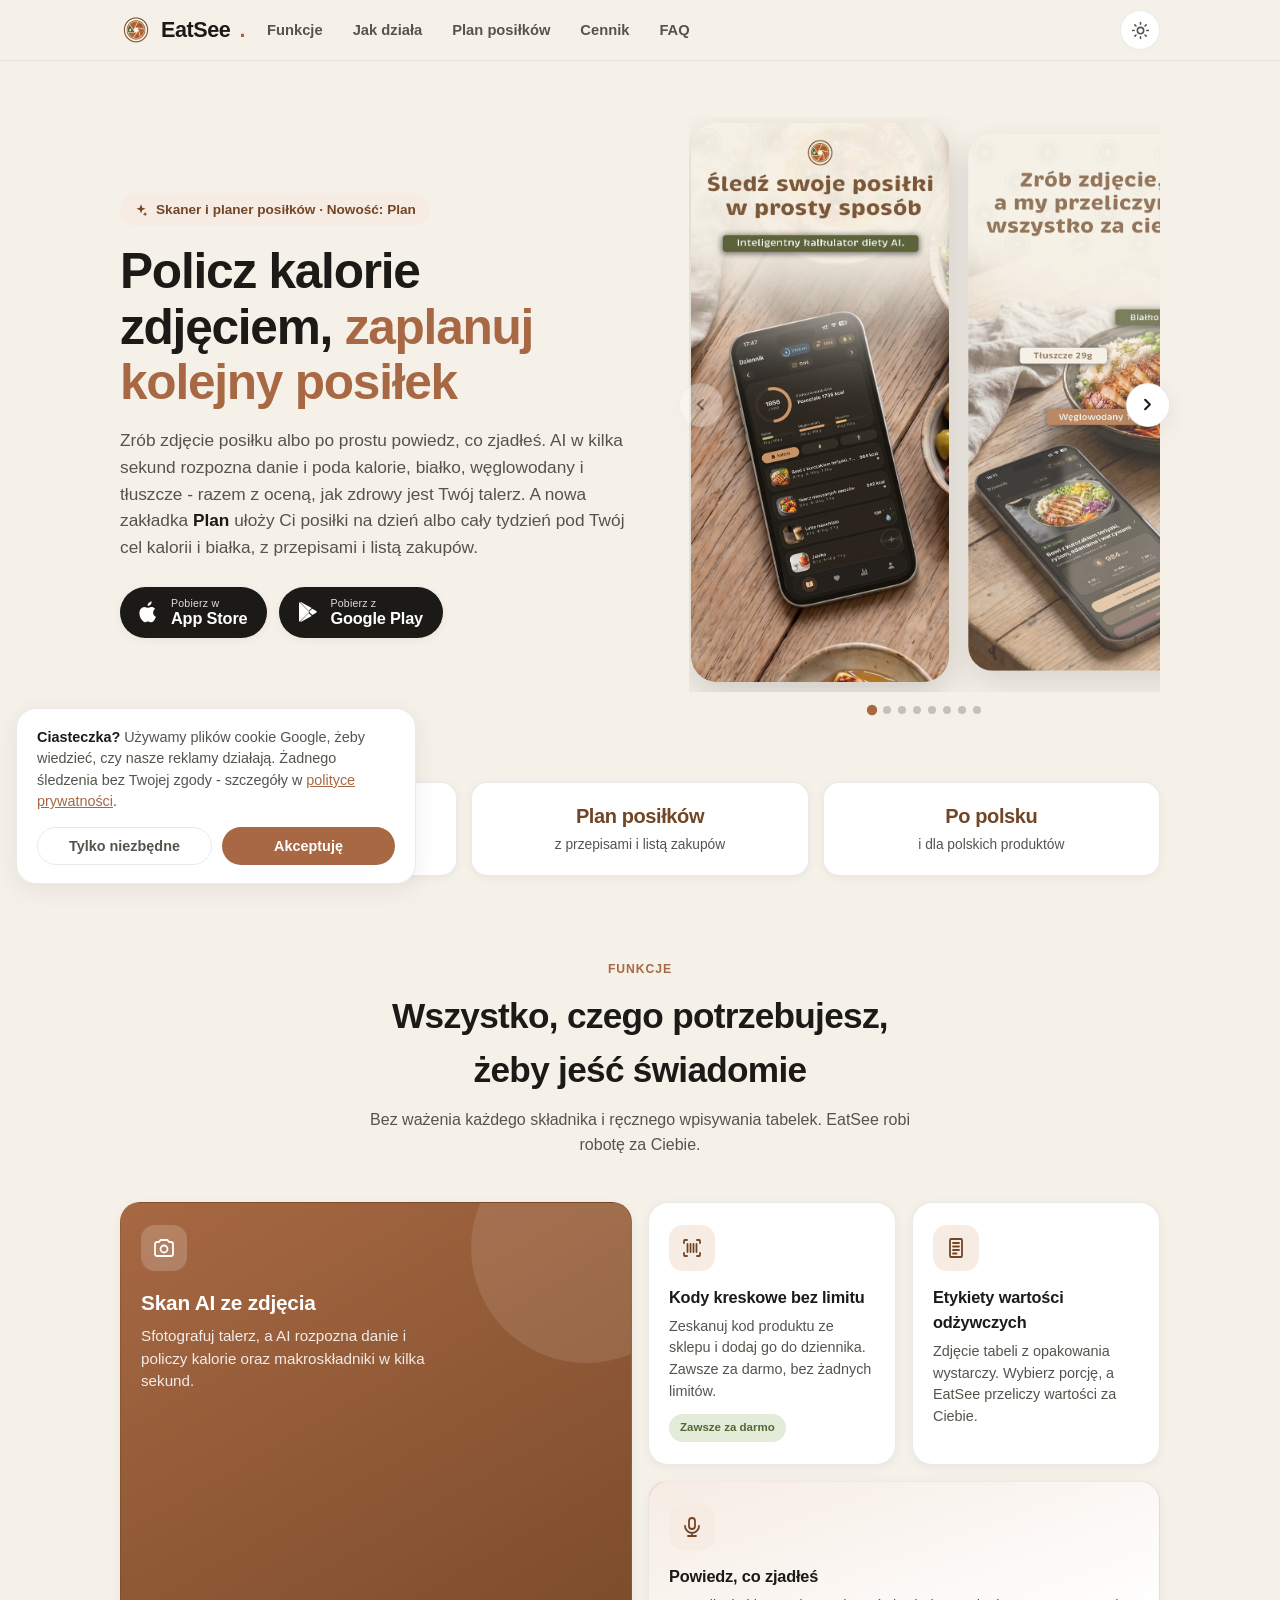
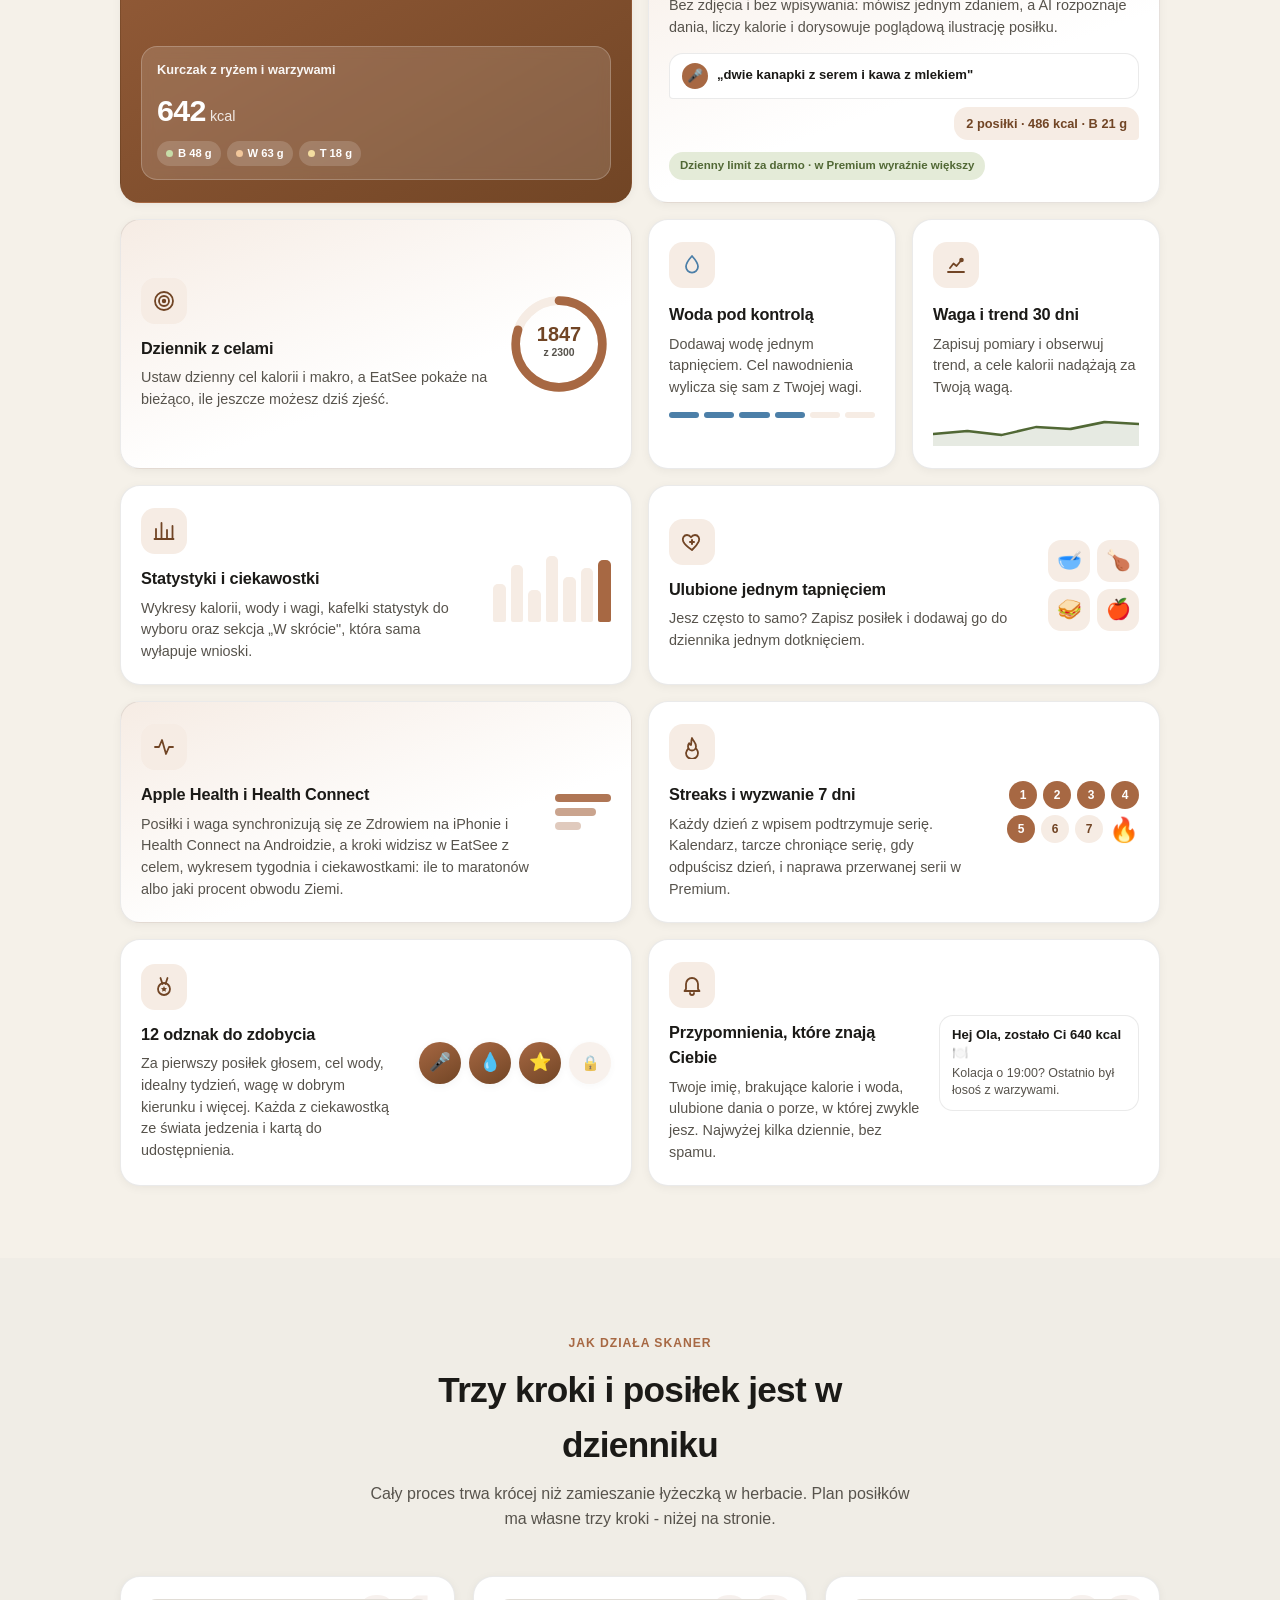
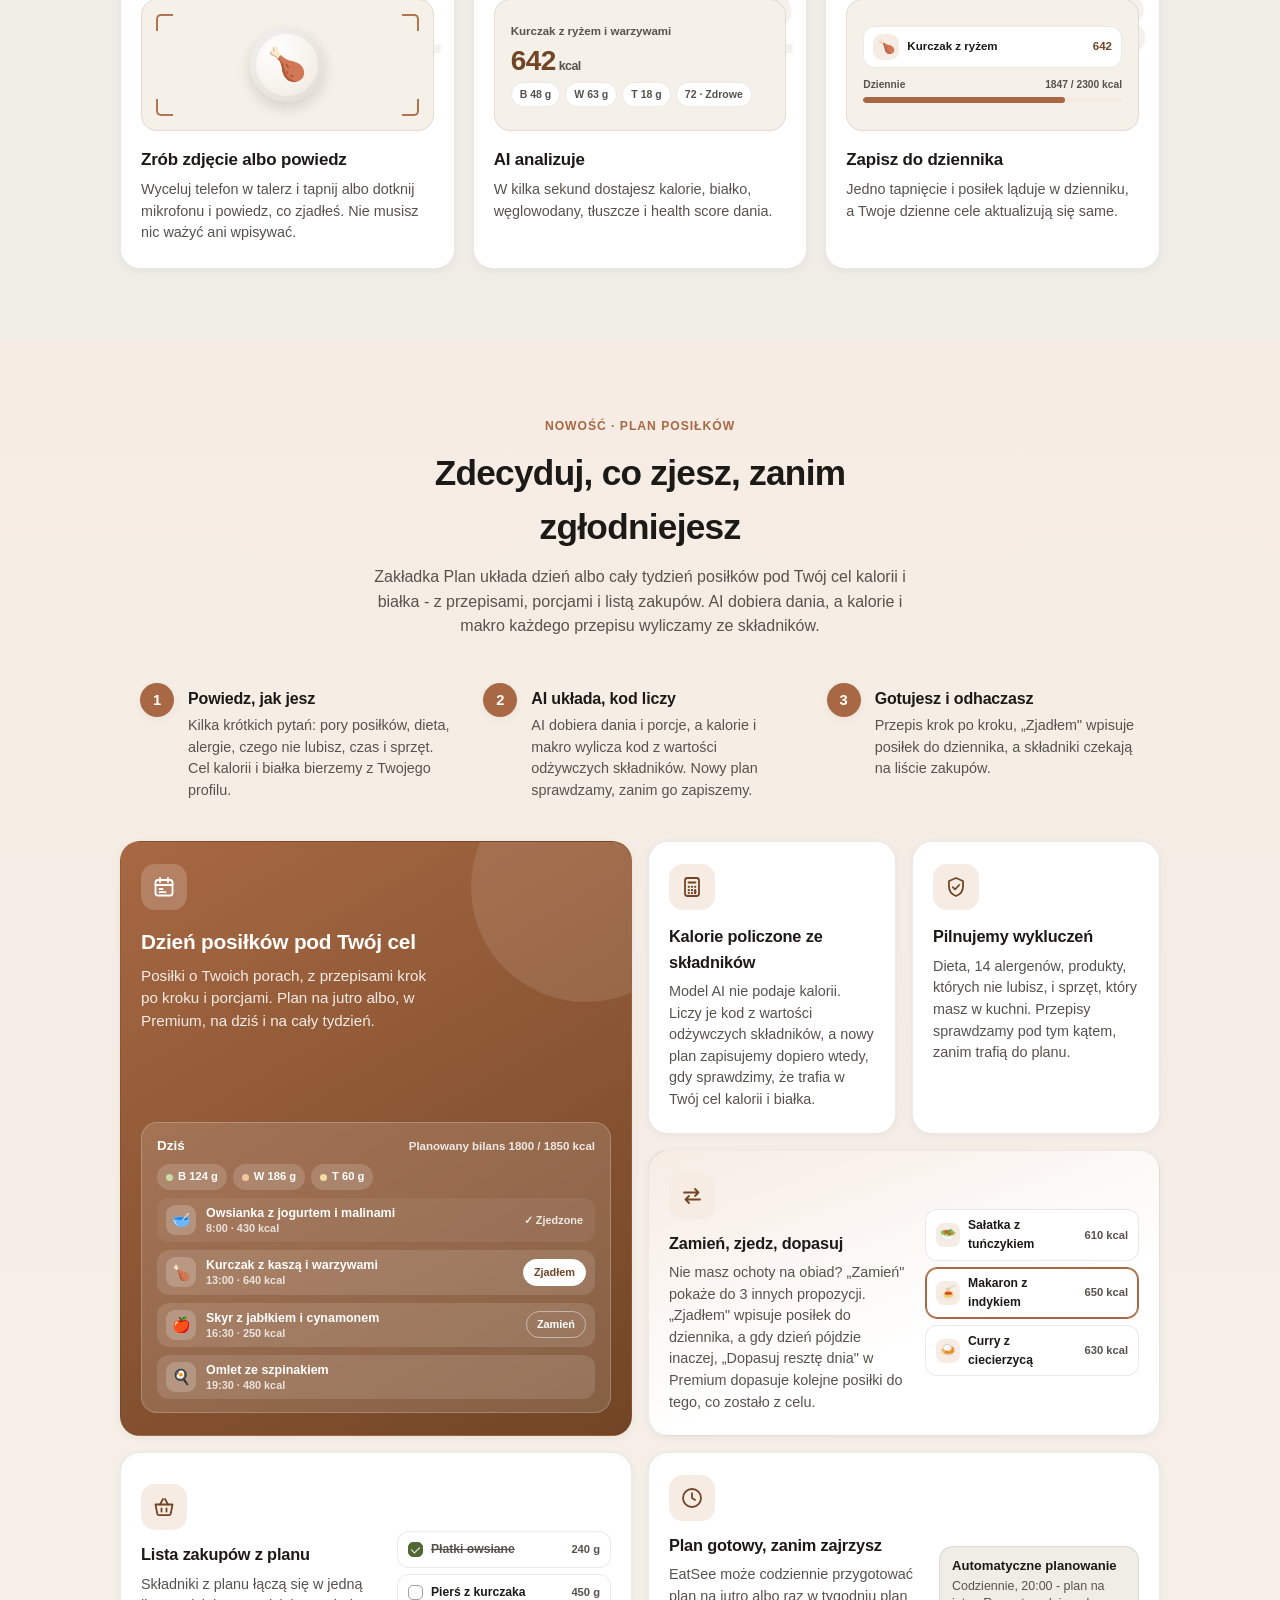
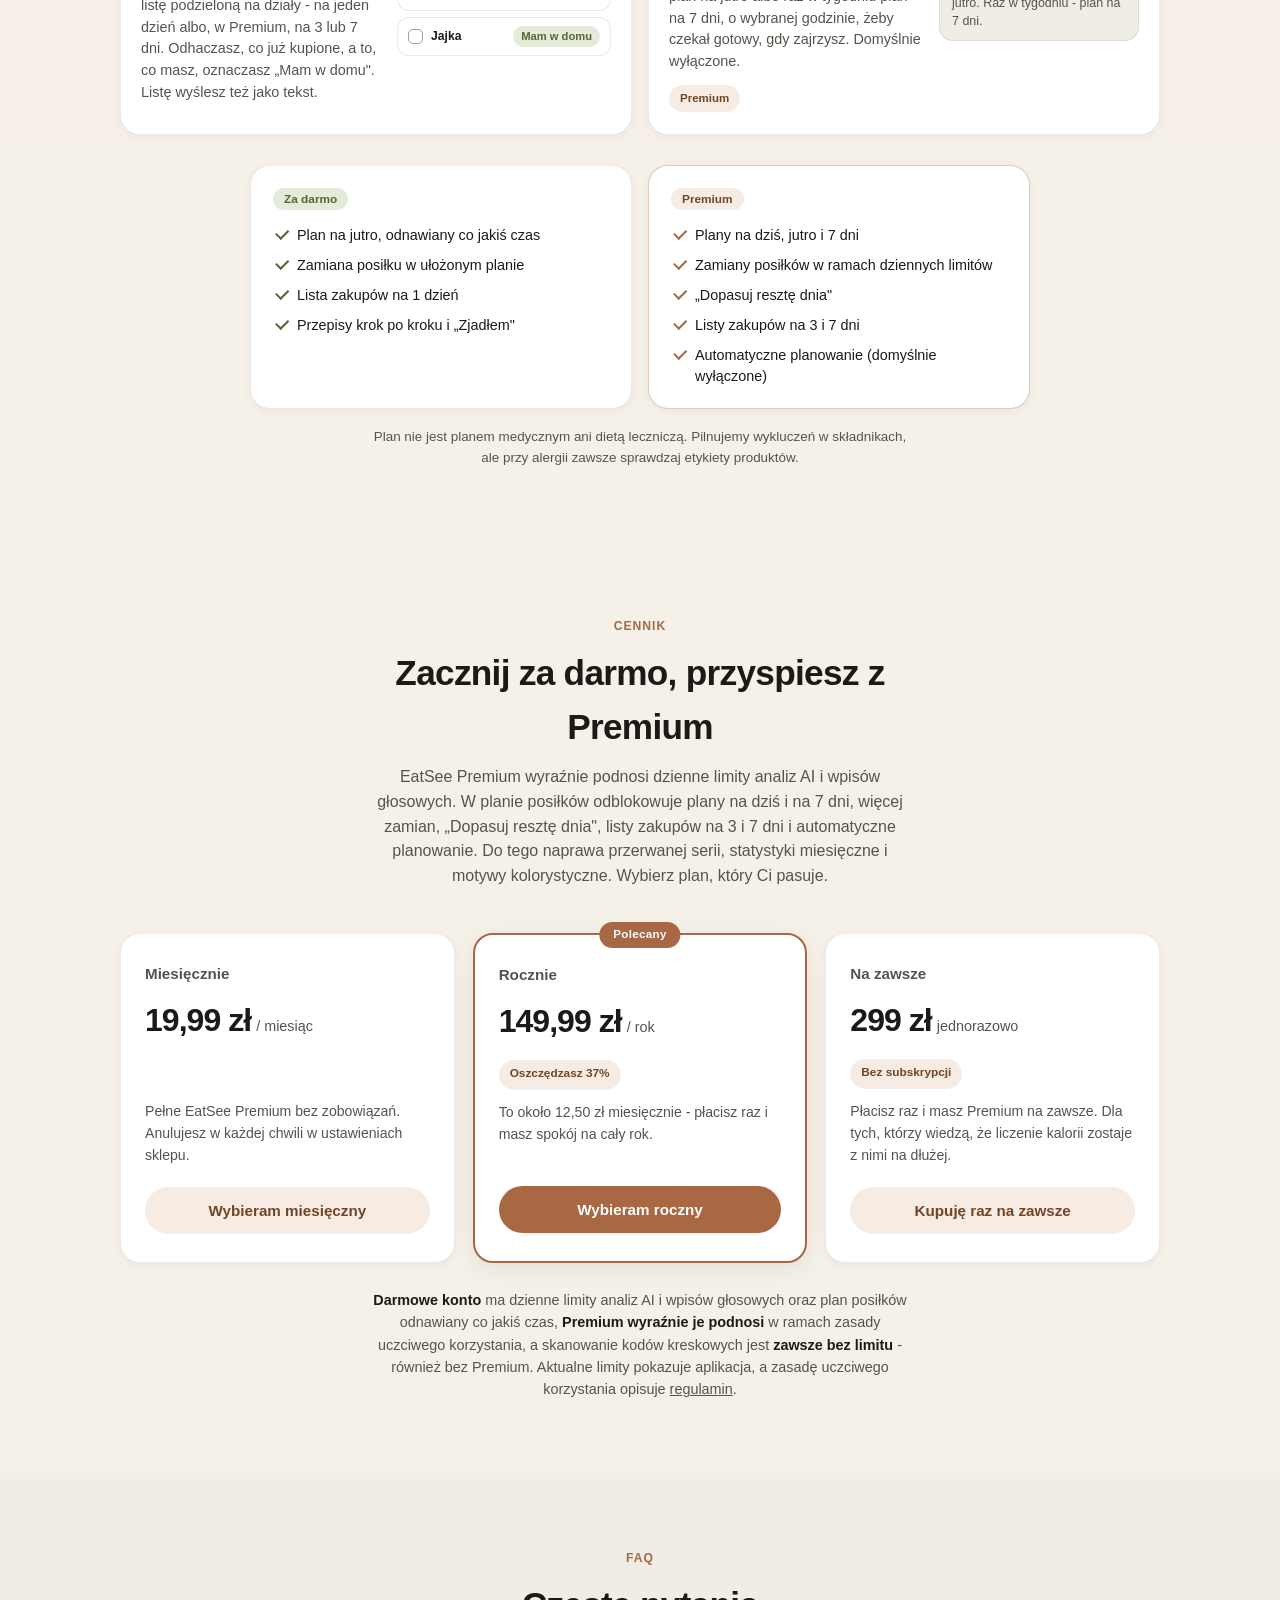
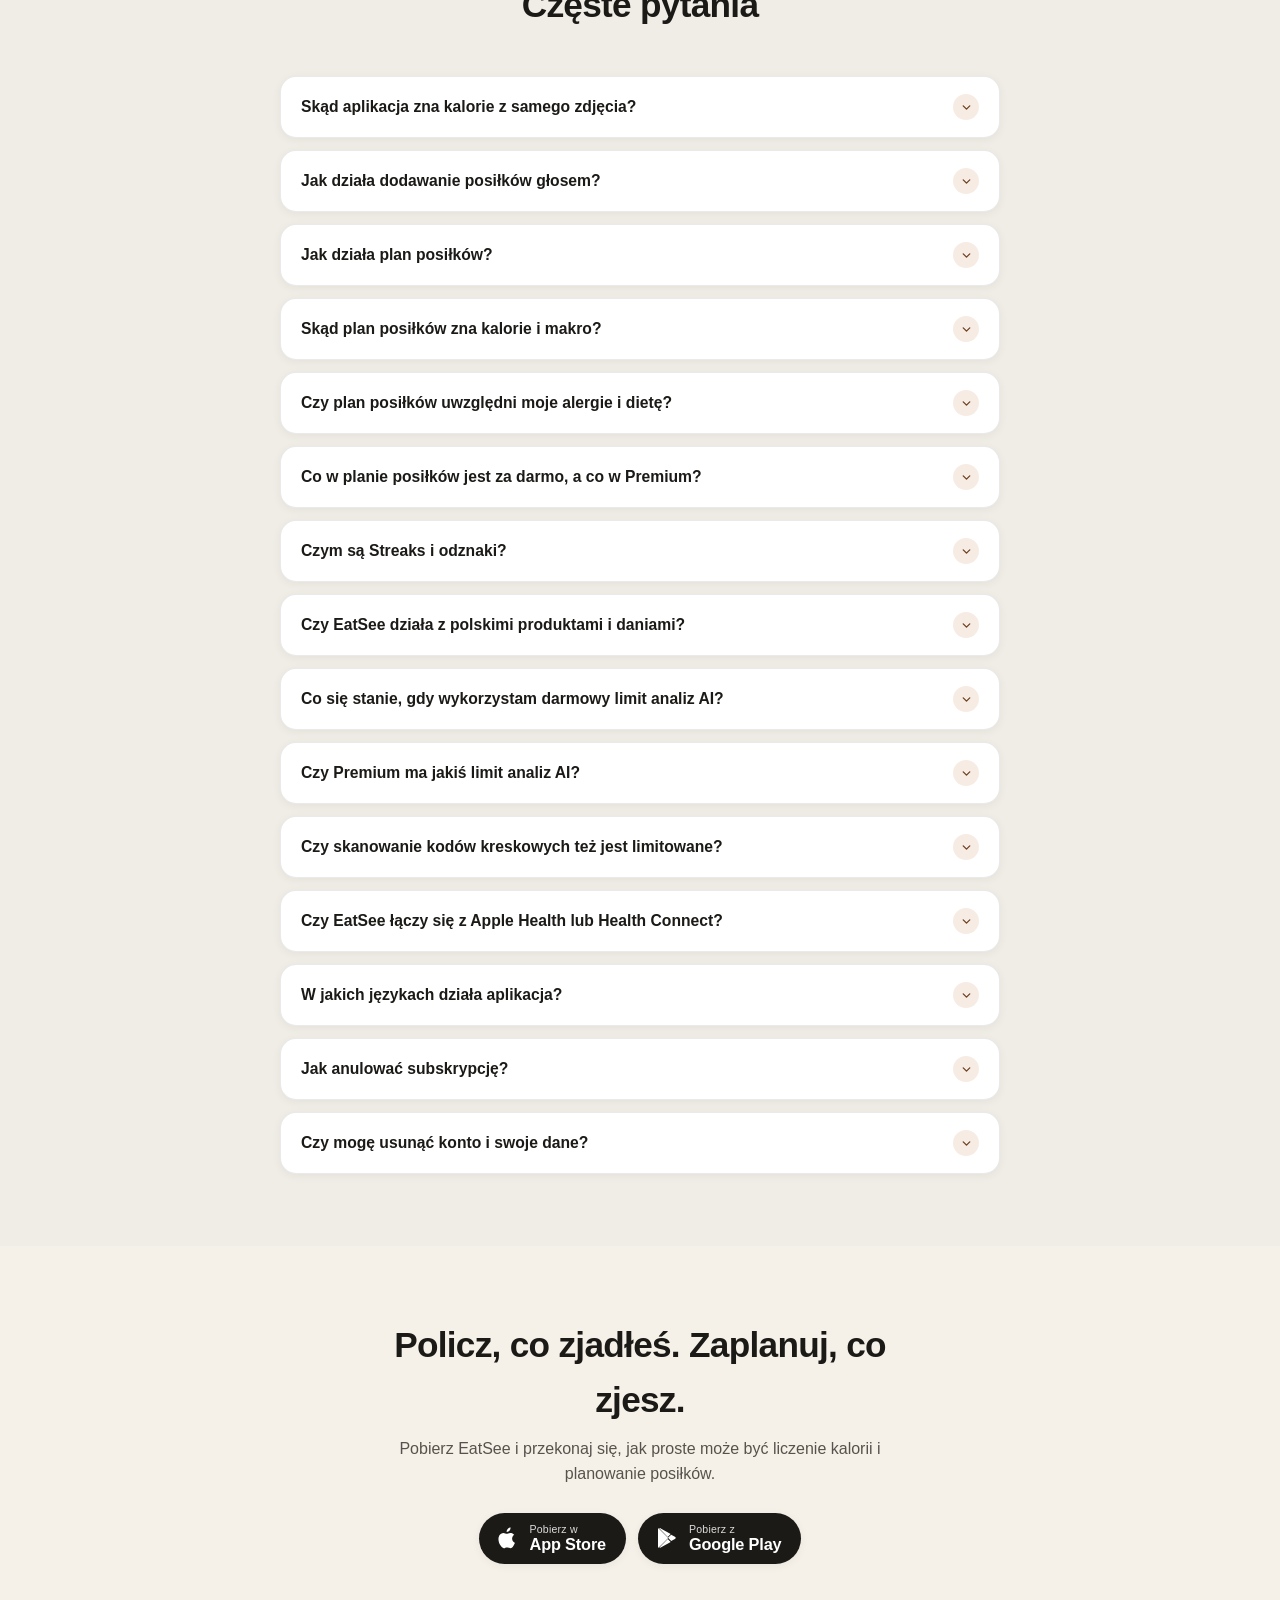
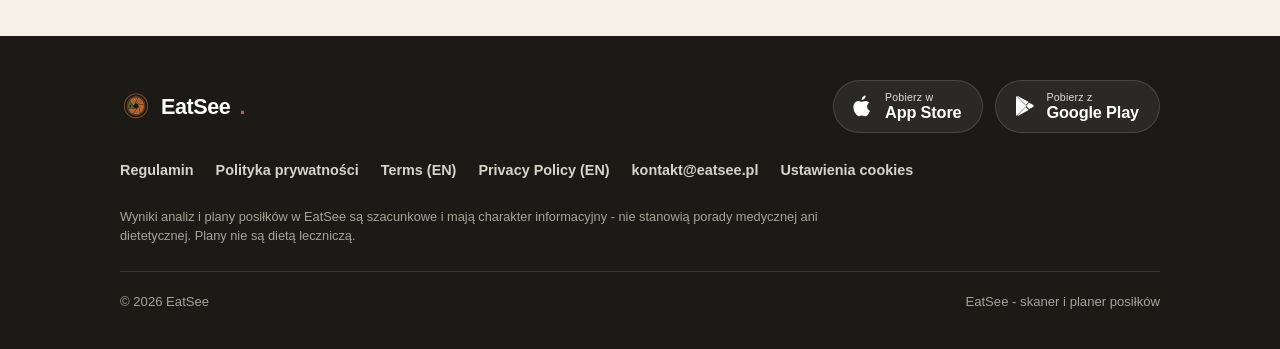
==== commit 103eaa42: "Homepage stops publishing what the legal pages just removed The terms and the privacy policy dropped" ====
--- a/index.html
+++ b/index.html
@@ -117,7 +117,7 @@
       "name": "Jak działa dodawanie posiłków głosem?",
       "acceptedAnswer": {
         "@type": "Answer",
-        "text": "Dotykasz mikrofonu i mówisz, co zjadłeś, np. dwie kanapki z serem i kawa z mlekiem. AI zamienia to na posiłek z kaloriami i makroskładnikami, a w tle dorysowuje poglądową ilustrację dania. Nagranie wysyłamy do OpenAI tylko po to, żeby zamienić mowę na tekst, i nie zapisujemy go na naszych serwerach. Darmowe konto ma 1 wpis głosowy dziennie, Premium do 50."
+        "text": "Dotykasz mikrofonu i mówisz, co zjadłeś, np. dwie kanapki z serem i kawa z mlekiem. AI zamienia to na posiłek z kaloriami i makroskładnikami, a w tle dorysowuje poglądową ilustrację dania. Nagranie trafia do naszego dostawcy usług AI tylko po to, żeby zamienić mowę na tekst, i nie zapisujemy go na naszych serwerach. Dodawanie posiłków głosem ma dzienny limit - na darmowym koncie mniejszy, w Premium wyraźnie większy. Na darmowym koncie widzisz w aplikacji, ile wpisów zostało na dziś."
       }
     },
     {
@@ -133,7 +133,7 @@
       "name": "Skąd plan posiłków zna kalorie i makro?",
       "acceptedAnswer": {
         "@type": "Answer",
-        "text": "Nie od AI. Model AI proponuje dania złożone ze składników z naszego katalogu (270 składników) i podaje ich gramatury, a kalorie, białko, węglowodany i tłuszcze wylicza kod z wartości odżywczych tych składników. Nowy plan zapisujemy dopiero wtedy, gdy zaplanowane posiłki trafiają w Twój cel kalorii z dokładnością ok. 5%, a białka ok. 10%. Zamienione posiłki i dopasowana reszta dnia też są liczone ze składników, ale mogą odbiegać od celu nieco bardziej."
+        "text": "Nie od AI. Model AI proponuje dania i ich porcje, a kalorie, białko, węglowodany i tłuszcze wylicza kod z wartości odżywczych składników - to nie są liczby zmyślone przez model. Nowy plan zapisujemy dopiero wtedy, gdy sprawdzimy, że zaplanowane posiłki trafiają w Twój cel kalorii i białka. Zamienione posiłki i dopasowana reszta dnia też są liczone ze składników, ale mogą odbiegać od celu nieco bardziej."
       }
     },
     {
@@ -141,7 +141,7 @@
       "name": "Czy plan posiłków uwzględni moje alergie i dietę?",
       "acceptedAnswer": {
         "@type": "Answer",
-        "text": "Tak. Wybierasz dietę (np. wegetariańską lub wegańską), alergeny z listy 14 alergenów UE i produkty, których nie lubisz - także własnymi słowami. Składniki, które się z nimi kłócą, odrzucamy, zanim AI zacznie układać plan, a gotowe przepisy sprawdzamy jeszcze raz przed zapisaniem. Posiłki, które sam dodasz do planu z ulubionych, nie przechodzą tej kontroli. Preferencje zapisujemy na Twoim koncie i przekazujemy modelowi AI (OpenAI), który dobiera dania. Plan nie jest planem medycznym ani dietą leczniczą, więc przy alergii zawsze czytaj etykiety produktów."
+        "text": "Tak. Wybierasz dietę (np. wegetariańską lub wegańską), alergeny z listy 14 alergenów UE i produkty, których nie lubisz - także własnymi słowami. Pilnujemy tych wykluczeń, układając plan - przepisów z wykluczonymi składnikami Ci nie proponujemy. Posiłki, które sam dodasz do planu z ulubionych, nie przechodzą tej kontroli. Preferencje zapisujemy na Twoim koncie i przekazujemy naszemu dostawcy usług AI, który dobiera dania. Plan nie jest planem medycznym ani dietą leczniczą, więc przy alergii zawsze czytaj etykiety produktów."
       }
     },
     {
@@ -149,7 +149,7 @@
       "name": "Co w planie posiłków jest za darmo, a co w Premium?",
       "acceptedAnswer": {
         "@type": "Answer",
-        "text": "Za darmo ułożysz plan na jutro raz na 7 dni, z 1 zamianą posiłku w planie i listą zakupów na ten dzień. Przepisy i przycisk Zjadłem działają w obu wersjach. Premium daje plany na dziś, jutro i 7 dni, zamiany posiłków w ramach dziennych limitów, dopasowanie reszty dnia, listy zakupów na 3 i 7 dni oraz automatyczne planowanie."
+        "text": "Za darmo ułożysz plan na jutro - ta możliwość odnawia się co jakiś czas, a ile Ci zostało, pokazuje aplikacja. W darmowym planie masz zamianę posiłku i listę zakupów na ten dzień, a przepisy i przycisk Zjadłem działają w obu wersjach. Premium daje plany na dziś, jutro i 7 dni, więcej zamian posiłków, dopasowanie reszty dnia, listy zakupów na 3 i 7 dni oraz automatyczne planowanie."
       }
     },
     {
@@ -173,7 +173,7 @@
       "name": "Co się stanie, gdy wykorzystam darmowy limit analiz AI?",
       "acceptedAnswer": {
         "@type": "Answer",
-        "text": "Darmowe konto ma 3 analizy AI i 1 wpis głosowy dziennie - limity odnawiają się każdego dnia. Po ich wykorzystaniu nadal można bez ograniczeń skanować kody kreskowe i dodawać posiłki z ulubionych. Plan posiłków ma osobny limit: na darmowym koncie ułożysz plan na jutro raz na 7 dni. EatSee Premium podnosi limity do 50 analiz AI i 50 wpisów głosowych dziennie."
+        "text": "Nic nie przepada - limity analiz AI i wpisów głosowych odnawiają się każdego dnia, a ile zostało na dziś, widać w aplikacji. Po ich wykorzystaniu nadal można bez ograniczeń skanować kody kreskowe i dodawać posiłki z ulubionych. Plan posiłków ma osobny limit, który na darmowym koncie odnawia się rzadziej. EatSee Premium wyraźnie podnosi dzienne limity analiz AI i wpisów głosowych."
       }
     },
     {
@@ -181,7 +181,7 @@
       "name": "Czy Premium ma jakiś limit analiz AI?",
       "acceptedAnswer": {
         "@type": "Answer",
-        "text": "W ramach zasady uczciwego korzystania Premium daje do 50 analiz AI dziennie - to wielokrotnie więcej niż typowe użycie i limit chroni usługę przed nadużyciami. Skanowanie kodów kreskowych, ręczne dodawanie posiłków i ulubione są zawsze bez limitu."
+        "text": "Tak, i mówimy o tym wprost. Funkcje oparte na AI mają dzienne limity uczciwego korzystania, a Premium wyraźnie je podnosi - do poziomu wielokrotnie wyższego niż typowe użycie, który chroni usługę przed nadużyciami. Aktualne wartości zobaczysz w aplikacji, jeszcze przed zakupem. Skanowanie kodów kreskowych, ręczne dodawanie posiłków i ulubione są zawsze bez limitu."
       }
     },
     {
@@ -1225,7 +1225,7 @@
             <span class="v-bubble"><b>🎤</b>„dwie kanapki z serem i kawa z mlekiem"</span>
             <span class="v-result">2 posiłki · 486 kcal · B 21 g</span>
           </div>
-          <span class="b-tag">1 wpis dziennie za darmo · Premium do 50</span>
+          <span class="b-tag">Dzienny limit za darmo · w Premium wyraźnie większy</span>
         </article>
 
         <article class="b-card b-wide b-tint reveal">
@@ -1420,7 +1420,7 @@
           <span class="ps-num" aria-hidden="true">2</span>
           <div>
             <h3>AI układa, kod liczy</h3>
-            <p>AI dobiera dania ze składników z naszego katalogu, a kalorie i makro wylicza kod. Nowy plan sprawdzamy, zanim go zapiszemy.</p>
+            <p>AI dobiera dania i porcje, a kalorie i makro wylicza kod z wartości odżywczych składników. Nowy plan sprawdzamy, zanim go zapiszemy.</p>
           </div>
         </li>
         <li class="reveal">
@@ -1459,7 +1459,7 @@
             <svg viewBox="0 0 24 24" fill="none" stroke="currentColor" stroke-width="1.8" stroke-linecap="round" stroke-linejoin="round" aria-hidden="true"><rect x="5" y="3" width="14" height="18" rx="2.5"/><path d="M8.5 7.5h7"/><path d="M8.8 11.8h.01M12 11.8h.01M15.2 11.8h.01M8.8 15.2h.01M12 15.2h.01M8.8 18.2h.01M12 18.2h.01M15.2 15.2v3" stroke-width="2.3"/></svg>
           </div>
           <h3>Kalorie policzone ze składników</h3>
-          <p>Model AI nie podaje kalorii. Liczy je kod ze składników z naszego katalogu (270 składników), a nowy plan zapisujemy dopiero wtedy, gdy mieści się w celu z dokładnością ok. 5% kalorii i 10% białka.</p>
+          <p>Model AI nie podaje kalorii. Liczy je kod z wartości odżywczych składników, a nowy plan zapisujemy dopiero wtedy, gdy sprawdzimy, że trafia w Twój cel kalorii i białka.</p>
         </article>
 
         <article class="b-card reveal">
@@ -1523,8 +1523,8 @@
         <div class="plan-tier reveal">
           <span class="plan-pill green">Za darmo</span>
           <ul>
-            <li>Plan na jutro raz na 7 dni</li>
-            <li>1 zamiana posiłku w każdym ułożonym planie</li>
+            <li>Plan na jutro, odnawiany co jakiś czas</li>
+            <li>Zamiana posiłku w ułożonym planie</li>
             <li>Lista zakupów na 1 dzień</li>
             <li>Przepisy krok po kroku i „Zjadłem"</li>
           </ul>
@@ -1550,7 +1550,7 @@
       <div class="section-head">
         <span class="kicker">Cennik</span>
         <h2>Zacznij za darmo, przyspiesz z Premium</h2>
-        <p>EatSee Premium podnosi dzienny limit analiz AI z 3 do 50 i daje do 50 wpisów głosowych dziennie. W planie posiłków odblokowuje plany na dziś i na 7 dni, więcej zamian, „Dopasuj resztę dnia", listy zakupów na 3 i 7 dni i automatyczne planowanie. Do tego naprawa przerwanej serii, statystyki miesięczne i motywy kolorystyczne. Wybierz plan, który Ci pasuje.</p>
+        <p>EatSee Premium wyraźnie podnosi dzienne limity analiz AI i wpisów głosowych. W planie posiłków odblokowuje plany na dziś i na 7 dni, więcej zamian, „Dopasuj resztę dnia", listy zakupów na 3 i 7 dni i automatyczne planowanie. Do tego naprawa przerwanej serii, statystyki miesięczne i motywy kolorystyczne. Wybierz plan, który Ci pasuje.</p>
       </div>
       <div class="pricing-grid">
         <article class="price-card reveal">
@@ -1580,7 +1580,7 @@
           <a class="plan-cta ghost" href="#pobierz">Kupuję raz na zawsze</a>
         </article>
       </div>
-      <p class="pricing-note"><strong>Darmowe konto</strong> daje 3 analizy AI i 1 wpis głosowy dziennie oraz plan posiłków na jutro raz na 7 dni, <strong>Premium do 50 dziennie</strong> w ramach uczciwego korzystania, a skanowanie kodów kreskowych jest <strong>zawsze bez limitu</strong> - również bez Premium. Szczegóły w <a href="/regulamin">regulaminie</a>.</p>
+      <p class="pricing-note"><strong>Darmowe konto</strong> ma dzienne limity analiz AI i wpisów głosowych oraz plan posiłków odnawiany co jakiś czas, <strong>Premium wyraźnie je podnosi</strong> w ramach zasady uczciwego korzystania, a skanowanie kodów kreskowych jest <strong>zawsze bez limitu</strong> - również bez Premium. Aktualne limity pokazuje aplikacja, a zasadę uczciwego korzystania opisuje <a href="/regulamin">regulamin</a>.</p>
     </div>
   </section>
 
@@ -1598,7 +1598,7 @@
         </details>
         <details class="faq-item reveal">
           <summary>Jak działa dodawanie posiłków głosem?<span class="chev" aria-hidden="true"><svg viewBox="0 0 24 24" fill="none" stroke="currentColor" stroke-width="2.6" stroke-linecap="round" stroke-linejoin="round"><path d="M6 9l6 6 6-6"/></svg></span></summary>
-          <div class="faq-body">Dotykasz mikrofonu i mówisz, co zjadłeś, np. „dwie kanapki z serem i kawa z mlekiem". AI zamienia to na posiłek z kaloriami i makroskładnikami, a w tle dorysowuje poglądową ilustrację dania. Nagranie wysyłamy do OpenAI tylko po to, żeby zamienić mowę na tekst, i nie zapisujemy go na naszych serwerach. Darmowe konto ma 1 wpis głosowy dziennie, Premium do 50.</div>
+          <div class="faq-body">Dotykasz mikrofonu i mówisz, co zjadłeś, np. „dwie kanapki z serem i kawa z mlekiem". AI zamienia to na posiłek z kaloriami i makroskładnikami, a w tle dorysowuje poglądową ilustrację dania. Nagranie trafia do naszego dostawcy usług AI tylko po to, żeby zamienić mowę na tekst, i nie zapisujemy go na naszych serwerach. Dodawanie posiłków głosem ma dzienny limit - na darmowym koncie mniejszy, w Premium wyraźnie większy. Na darmowym koncie widzisz w aplikacji, ile wpisów zostało na dziś.</div>
         </details>
         <details class="faq-item reveal">
           <summary>Jak działa plan posiłków?<span class="chev" aria-hidden="true"><svg viewBox="0 0 24 24" fill="none" stroke="currentColor" stroke-width="2.6" stroke-linecap="round" stroke-linejoin="round"><path d="M6 9l6 6 6-6"/></svg></span></summary>
@@ -1606,15 +1606,15 @@
         </details>
         <details class="faq-item reveal">
           <summary>Skąd plan posiłków zna kalorie i makro?<span class="chev" aria-hidden="true"><svg viewBox="0 0 24 24" fill="none" stroke="currentColor" stroke-width="2.6" stroke-linecap="round" stroke-linejoin="round"><path d="M6 9l6 6 6-6"/></svg></span></summary>
-          <div class="faq-body">Nie od AI. Model AI proponuje dania złożone ze składników z naszego katalogu (270 składników) i podaje ich gramatury, a kalorie, białko, węglowodany i tłuszcze wylicza kod z wartości odżywczych tych składników. Nowy plan zapisujemy dopiero wtedy, gdy zaplanowane posiłki trafiają w Twój cel kalorii z dokładnością ok. 5%, a białka ok. 10%. Zamienione posiłki i dopasowana reszta dnia też są liczone ze składników, ale mogą odbiegać od celu nieco bardziej.</div>
+          <div class="faq-body">Nie od AI. Model AI proponuje dania i ich porcje, a kalorie, białko, węglowodany i tłuszcze wylicza kod z wartości odżywczych składników - to nie są liczby zmyślone przez model. Nowy plan zapisujemy dopiero wtedy, gdy sprawdzimy, że zaplanowane posiłki trafiają w Twój cel kalorii i białka. Zamienione posiłki i dopasowana reszta dnia też są liczone ze składników, ale mogą odbiegać od celu nieco bardziej.</div>
         </details>
         <details class="faq-item reveal">
           <summary>Czy plan posiłków uwzględni moje alergie i dietę?<span class="chev" aria-hidden="true"><svg viewBox="0 0 24 24" fill="none" stroke="currentColor" stroke-width="2.6" stroke-linecap="round" stroke-linejoin="round"><path d="M6 9l6 6 6-6"/></svg></span></summary>
-          <div class="faq-body">Tak. Wybierasz dietę (np. wegetariańską lub wegańską), alergeny z listy 14 alergenów UE i produkty, których nie lubisz - także własnymi słowami. Składniki, które się z nimi kłócą, odrzucamy, zanim AI zacznie układać plan, a gotowe przepisy sprawdzamy jeszcze raz przed zapisaniem. Posiłki, które sam dodasz do planu z ulubionych, nie przechodzą tej kontroli. Preferencje zapisujemy na Twoim koncie i przekazujemy modelowi AI (OpenAI), który dobiera dania - szczegóły opisuje <a href="/polityka-prywatnosci">polityka prywatności</a>. Plan nie jest planem medycznym ani dietą leczniczą, więc przy alergii zawsze czytaj etykiety produktów.</div>
+          <div class="faq-body">Tak. Wybierasz dietę (np. wegetariańską lub wegańską), alergeny z listy 14 alergenów UE i produkty, których nie lubisz - także własnymi słowami. Pilnujemy tych wykluczeń, układając plan - przepisów z wykluczonymi składnikami Ci nie proponujemy. Posiłki, które sam dodasz do planu z ulubionych, nie przechodzą tej kontroli. Preferencje zapisujemy na Twoim koncie i przekazujemy naszemu dostawcy usług AI, który dobiera dania - szczegóły opisuje <a href="/polityka-prywatnosci">polityka prywatności</a>. Plan nie jest planem medycznym ani dietą leczniczą, więc przy alergii zawsze czytaj etykiety produktów.</div>
         </details>
         <details class="faq-item reveal">
           <summary>Co w planie posiłków jest za darmo, a co w Premium?<span class="chev" aria-hidden="true"><svg viewBox="0 0 24 24" fill="none" stroke="currentColor" stroke-width="2.6" stroke-linecap="round" stroke-linejoin="round"><path d="M6 9l6 6 6-6"/></svg></span></summary>
-          <div class="faq-body">Za darmo ułożysz plan na jutro raz na 7 dni, z 1 zamianą posiłku w planie i listą zakupów na ten dzień. Przepisy i „Zjadłem" działają w obu wersjach. <strong>Premium</strong> daje plany na dziś, jutro i 7 dni, zamiany posiłków w ramach dziennych limitów, „Dopasuj resztę dnia", listy zakupów na 3 i 7 dni oraz automatyczne planowanie.</div>
+          <div class="faq-body">Za darmo ułożysz plan na jutro - ta możliwość odnawia się co jakiś czas, a ile Ci zostało, pokazuje aplikacja. W darmowym planie masz zamianę posiłku i listę zakupów na ten dzień, a przepisy i „Zjadłem" działają w obu wersjach. <strong>Premium</strong> daje plany na dziś, jutro i 7 dni, więcej zamian posiłków, „Dopasuj resztę dnia", listy zakupów na 3 i 7 dni oraz automatyczne planowanie.</div>
         </details>
         <details class="faq-item reveal">
           <summary>Czym są Streaks i odznaki?<span class="chev" aria-hidden="true"><svg viewBox="0 0 24 24" fill="none" stroke="currentColor" stroke-width="2.6" stroke-linecap="round" stroke-linejoin="round"><path d="M6 9l6 6 6-6"/></svg></span></summary>
@@ -1626,11 +1626,11 @@
         </details>
         <details class="faq-item reveal">
           <summary>Co się stanie, gdy wykorzystam darmowy limit analiz AI?<span class="chev" aria-hidden="true"><svg viewBox="0 0 24 24" fill="none" stroke="currentColor" stroke-width="2.6" stroke-linecap="round" stroke-linejoin="round"><path d="M6 9l6 6 6-6"/></svg></span></summary>
-          <div class="faq-body">Darmowe konto ma 3 analizy AI i 1 wpis głosowy dziennie - limity odnawiają się każdego dnia. Po ich wykorzystaniu nadal możesz bez ograniczeń skanować kody kreskowe i dodawać posiłki z ulubionych. Plan posiłków ma osobny limit: na darmowym koncie ułożysz plan na jutro raz na 7 dni. EatSee Premium podnosi limity do 50 analiz AI i 50 wpisów głosowych dziennie.</div>
+          <div class="faq-body">Nic nie przepada - limity analiz AI i wpisów głosowych odnawiają się każdego dnia, a ile zostało na dziś, widzisz w aplikacji. Po ich wykorzystaniu nadal możesz bez ograniczeń skanować kody kreskowe i dodawać posiłki z ulubionych. Plan posiłków ma osobny limit, który na darmowym koncie odnawia się rzadziej. EatSee Premium wyraźnie podnosi dzienne limity analiz AI i wpisów głosowych.</div>
         </details>
         <details class="faq-item reveal">
           <summary>Czy Premium ma jakiś limit analiz AI?<span class="chev" aria-hidden="true"><svg viewBox="0 0 24 24" fill="none" stroke="currentColor" stroke-width="2.6" stroke-linecap="round" stroke-linejoin="round"><path d="M6 9l6 6 6-6"/></svg></span></summary>
-          <div class="faq-body">W ramach zasady uczciwego korzystania Premium daje <strong>do 50 analiz AI dziennie</strong> - to wielokrotnie więcej niż typowe użycie, a limit chroni usługę przed nadużyciami. Skanowanie kodów kreskowych, ręczne dodawanie posiłków i ulubione są zawsze bez limitu. Szczegóły znajdziesz w <a href="/regulamin">regulaminie</a>.</div>
+          <div class="faq-body">Tak, i mówimy o tym wprost. Funkcje oparte na AI mają <strong>dzienne limity uczciwego korzystania</strong>, a Premium wyraźnie je podnosi - do poziomu wielokrotnie wyższego niż typowe użycie, który chroni usługę przed nadużyciami. Aktualne wartości zobaczysz w aplikacji, jeszcze przed zakupem. Skanowanie kodów kreskowych, ręczne dodawanie posiłków i ulubione są zawsze bez limitu. Zasadę uczciwego korzystania opisuje <a href="/regulamin">regulamin</a>.</div>
         </details>
         <details class="faq-item reveal">
           <summary>Czy skanowanie kodów kreskowych też jest limitowane?<span class="chev" aria-hidden="true"><svg viewBox="0 0 24 24" fill="none" stroke="currentColor" stroke-width="2.6" stroke-linecap="round" stroke-linejoin="round"><path d="M6 9l6 6 6-6"/></svg></span></summary>
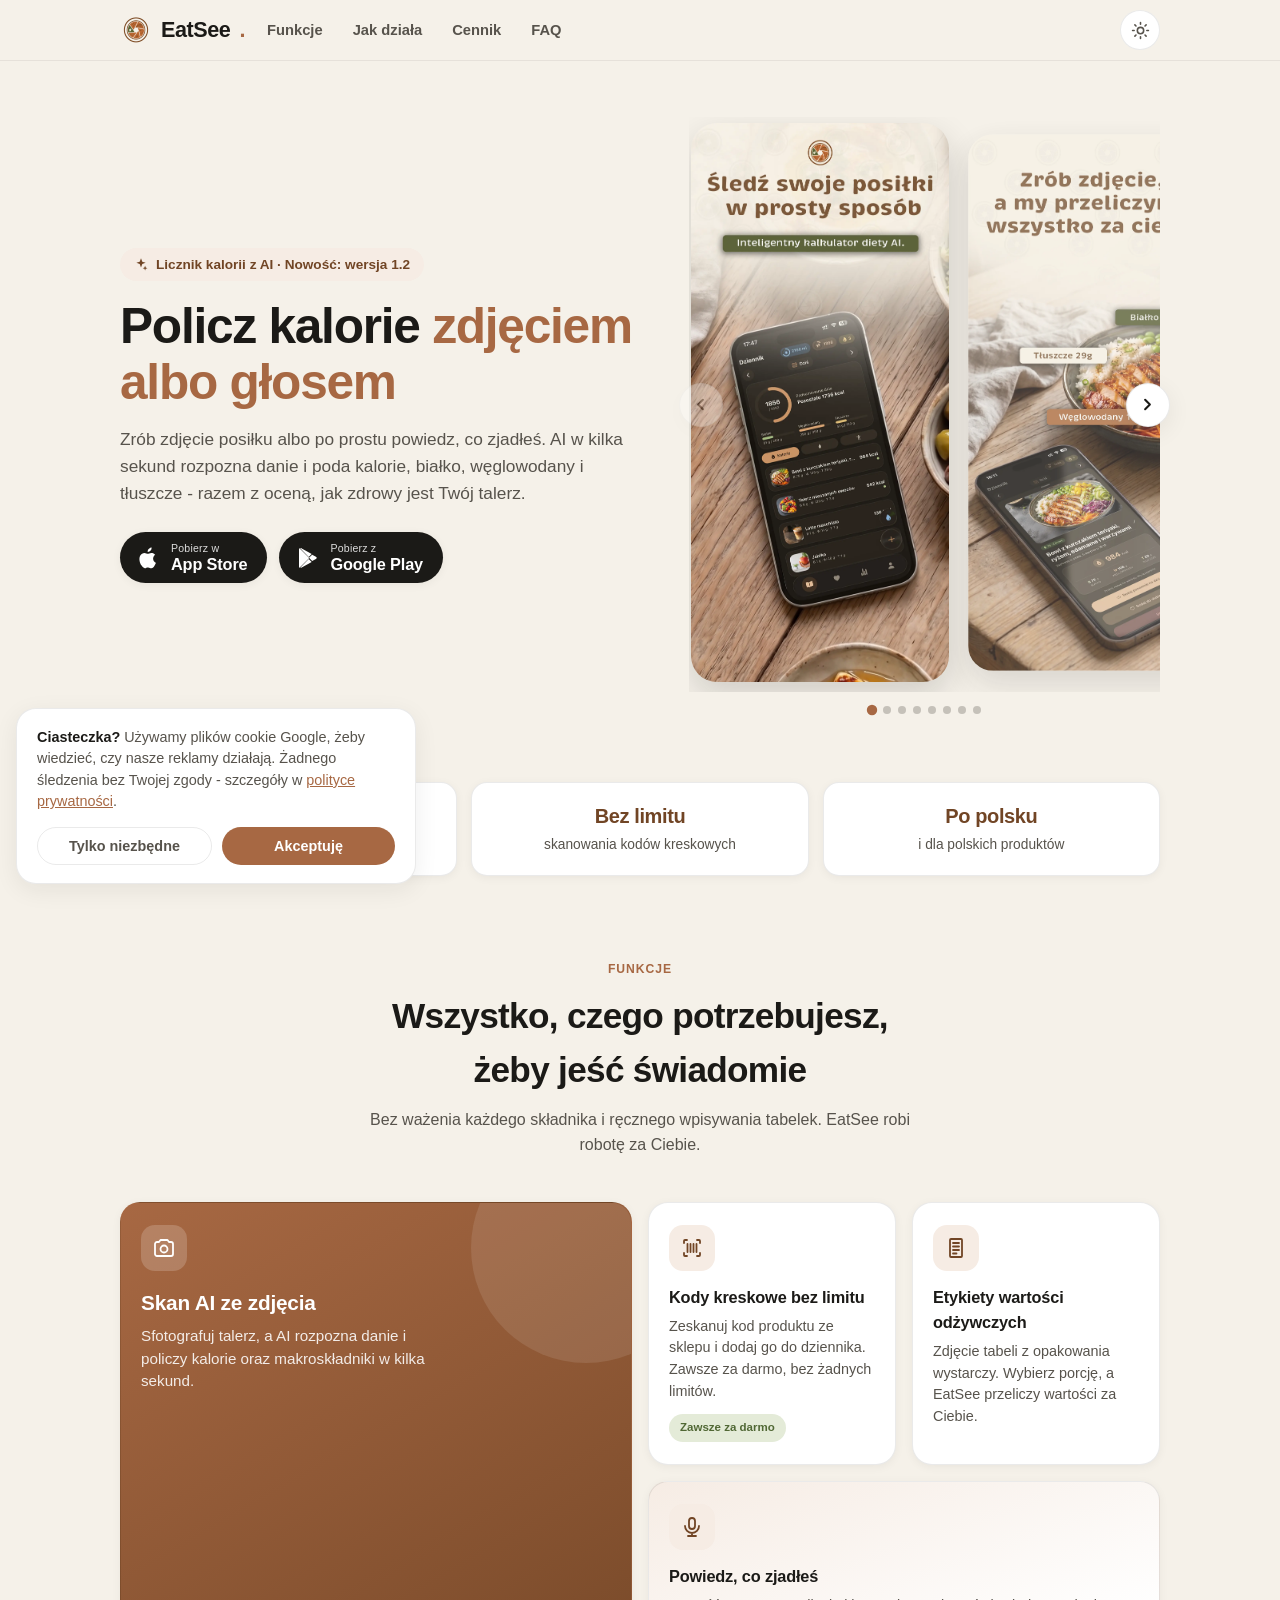
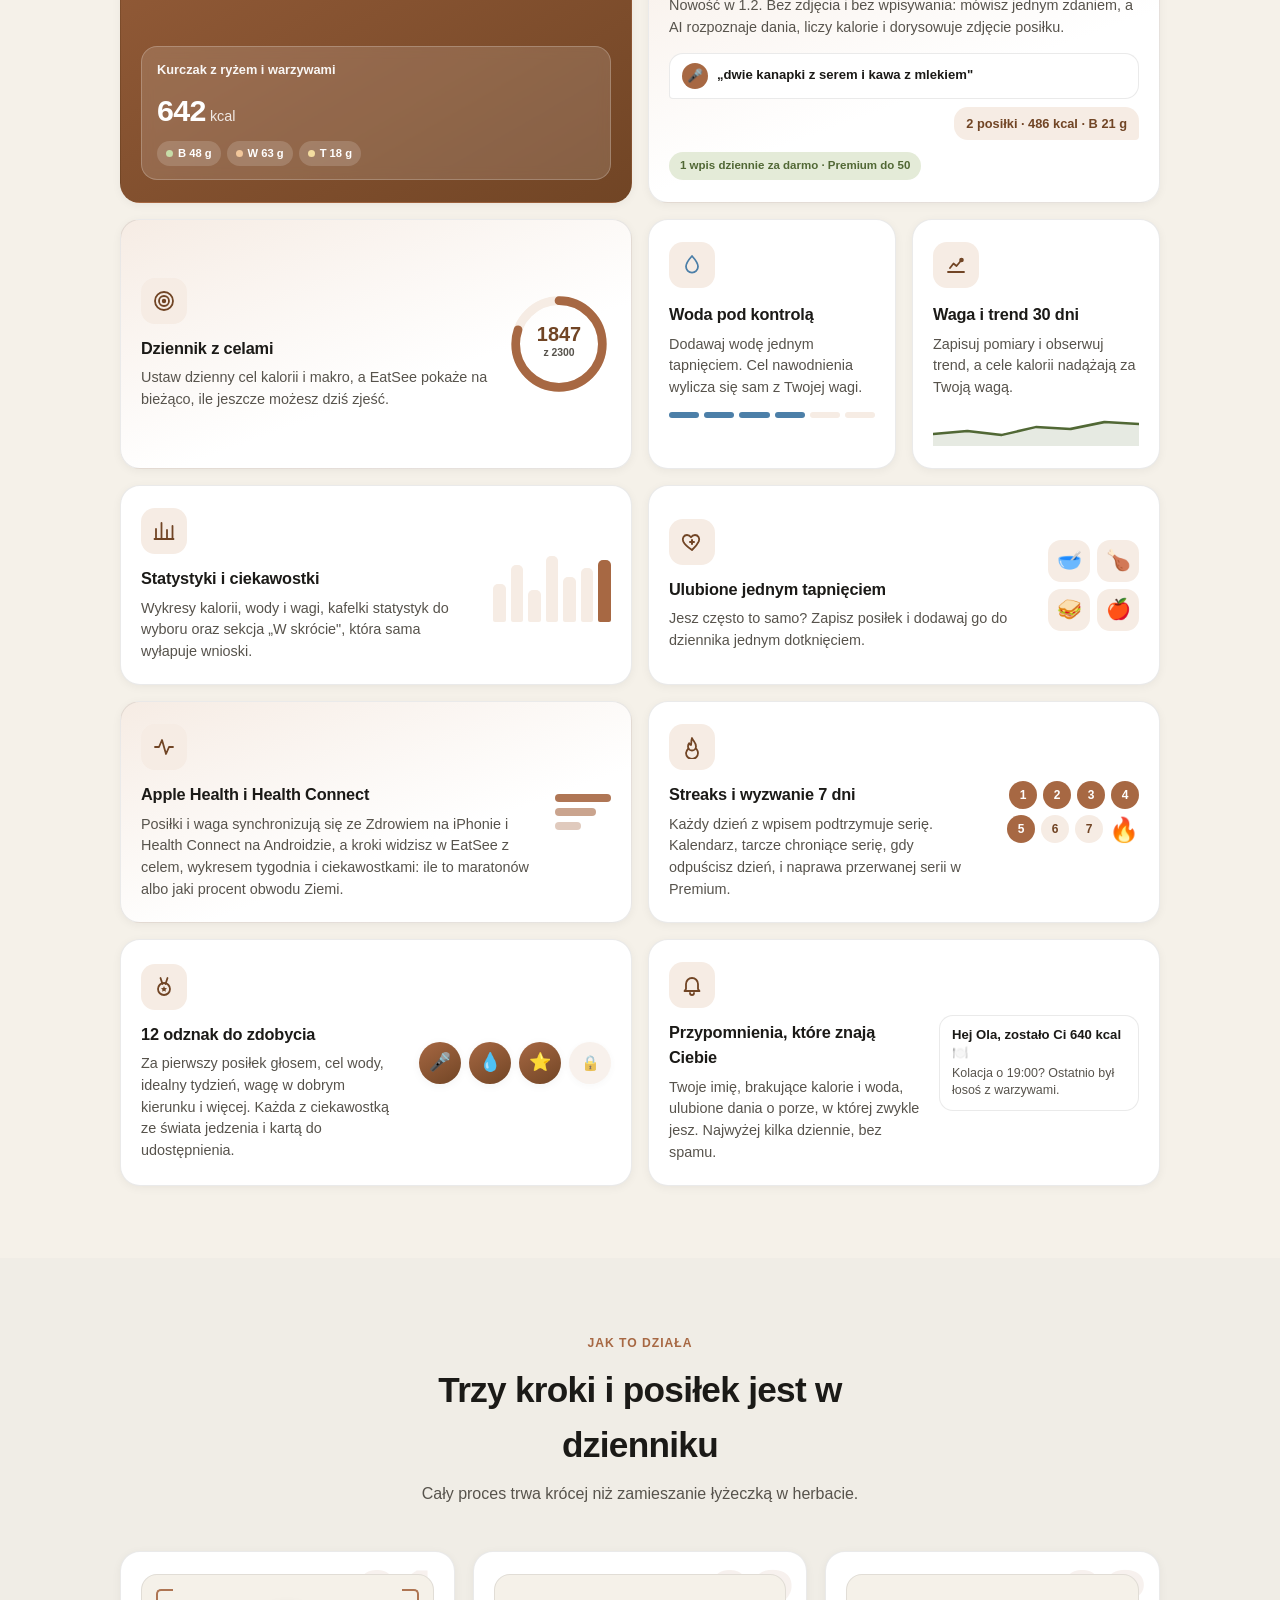
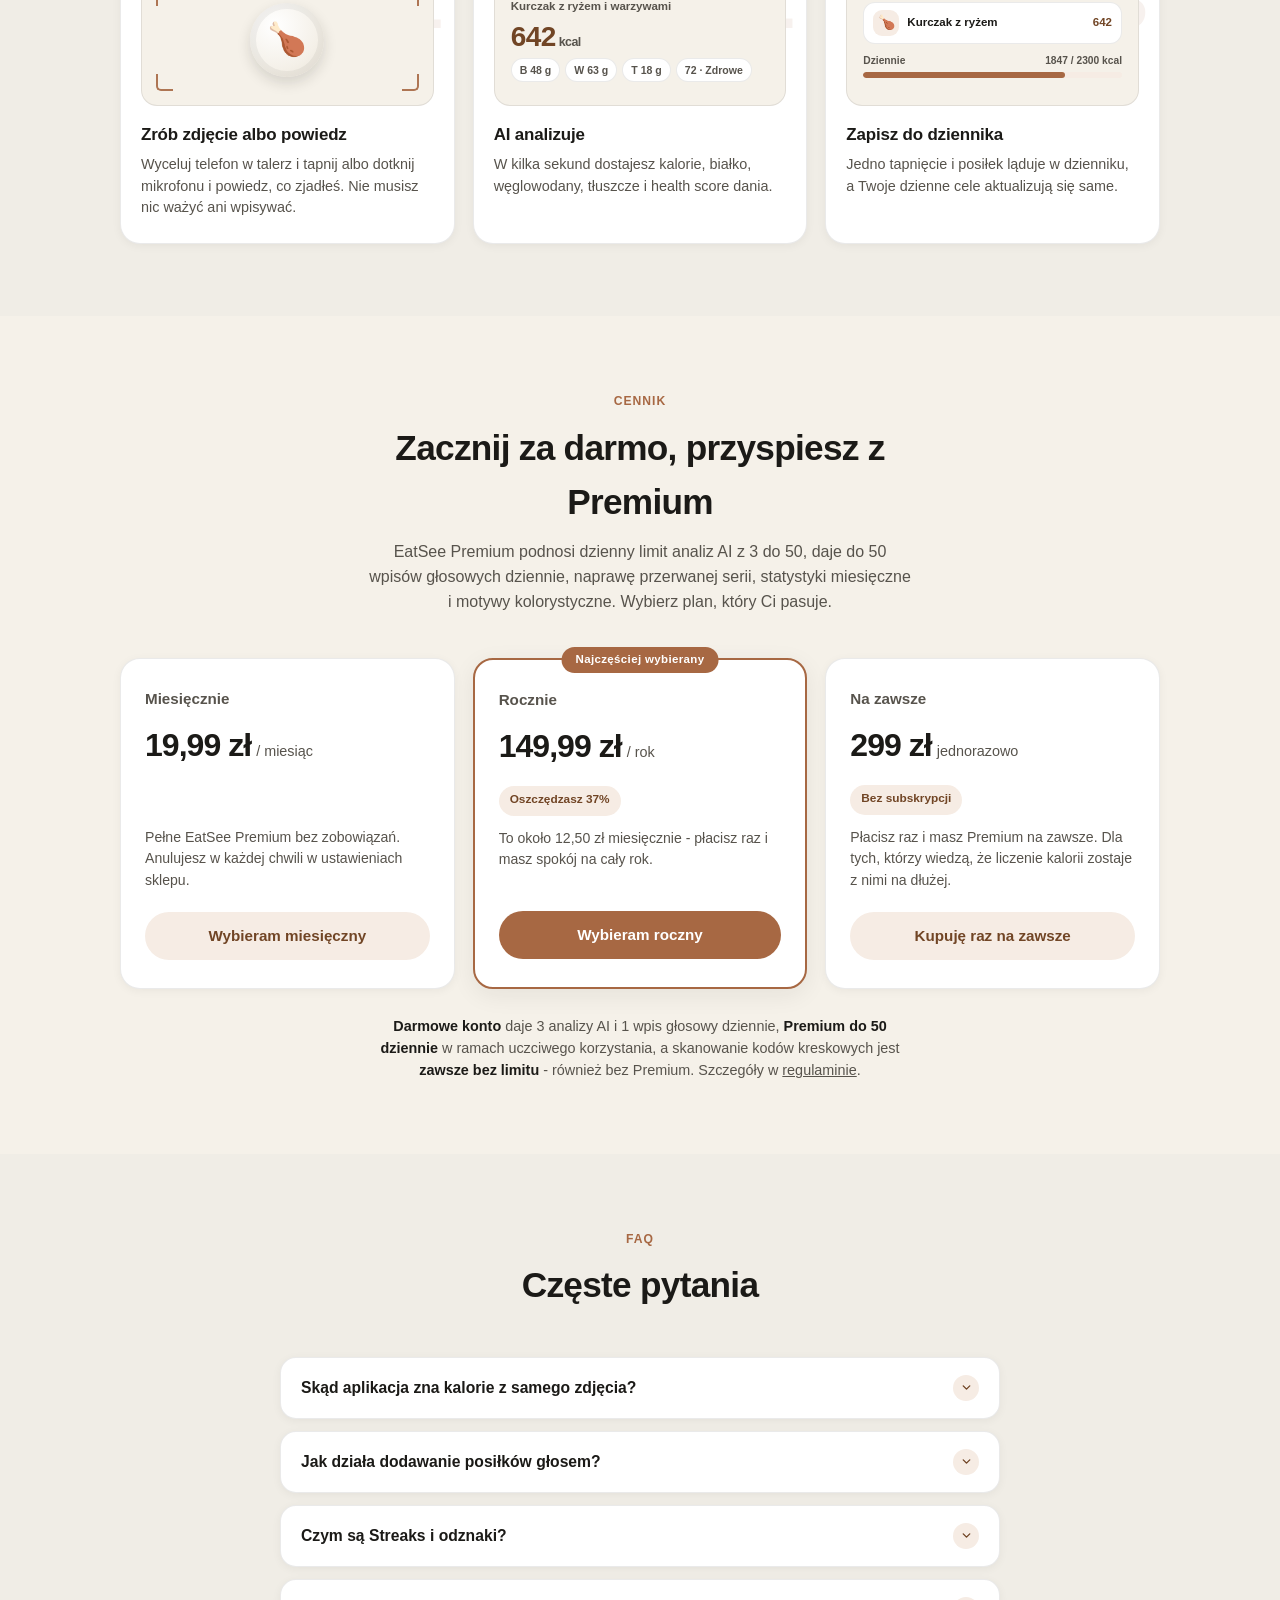
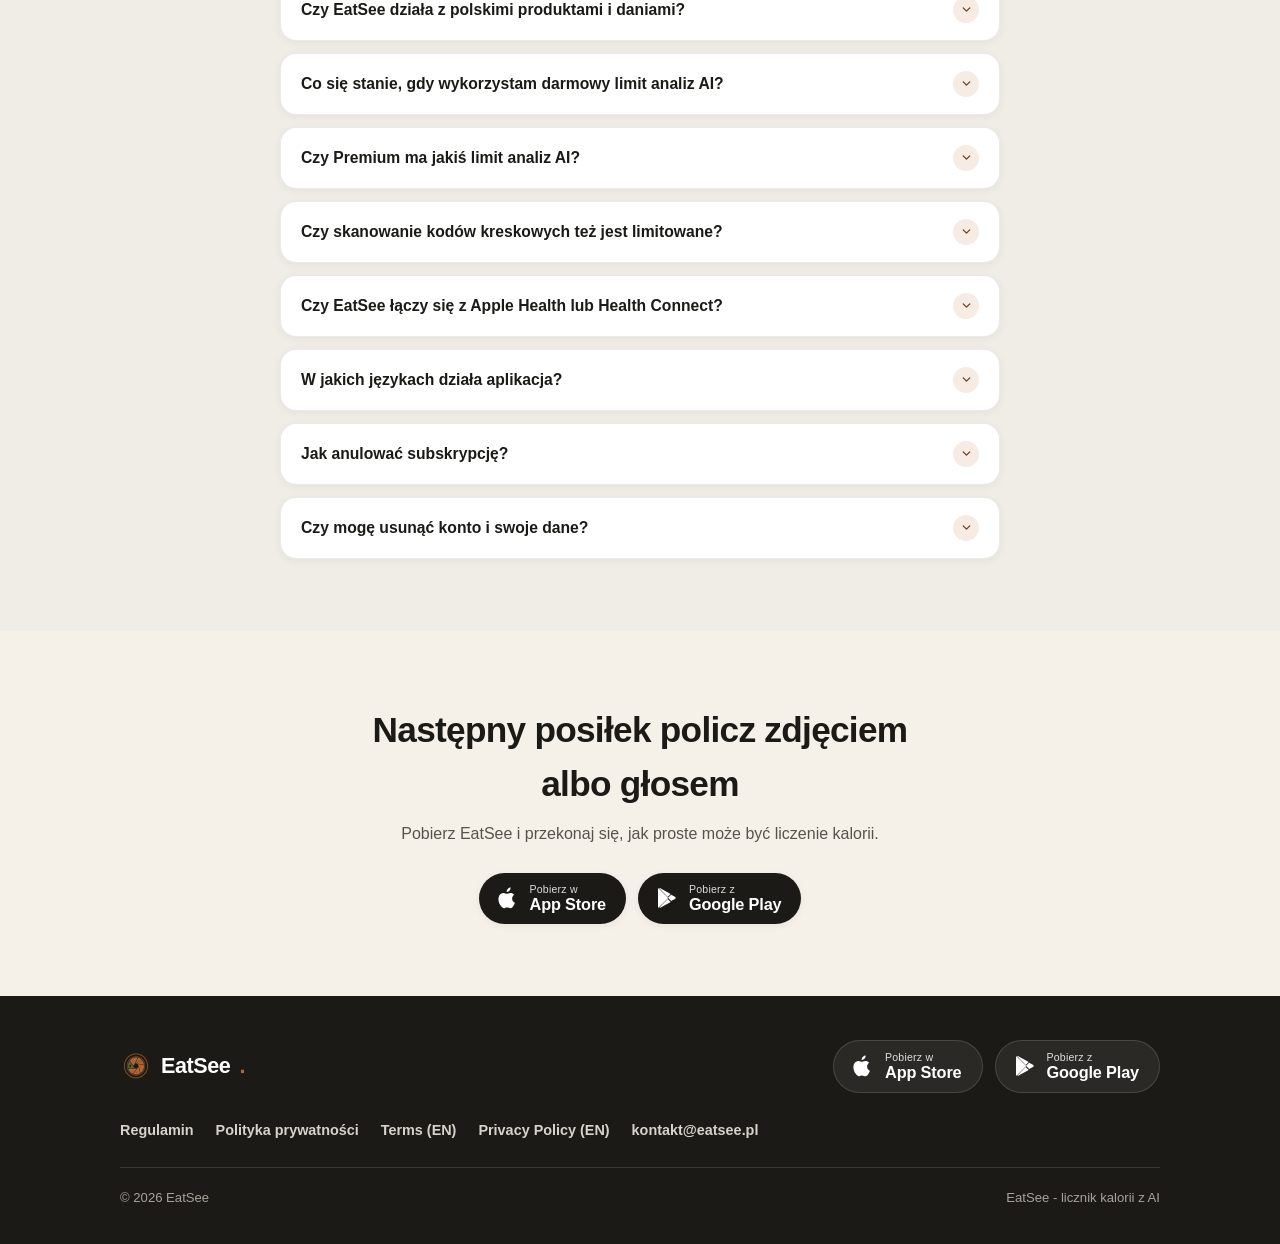
==== commit feb3582e: "soro seo" ====
--- a/index.html
+++ b/index.html
@@ -3,11 +3,11 @@
 <head>
 <meta charset="UTF-8">
 <meta name="viewport" content="width=device-width, initial-scale=1">
-<title>EatSee - skaner i planer posiłków. Licznik kalorii z AI</title>
-<meta name="description" content="EatSee to skaner i planer posiłków. Zrób zdjęcie talerza albo powiedz, co zjadłeś, a AI w kilka sekund poda kalorie i makroskładniki. Zakładka Plan ułoży posiłki na dzień albo tydzień pod Twój cel, z przepisami i listą zakupów. Kody kreskowe bez limitu, woda, waga i kroki, Apple Health i Health Connect. Po polsku i w 13 innych językach.">
+<title>EatSee - policz kalorie zdjęciem albo głosem</title>
+<meta name="description" content="EatSee to licznik kalorii oparty na AI. Zrób zdjęcie posiłku albo powiedz, co zjadłeś, a w kilka sekund poznasz kalorie, białko, węglowodany i tłuszcze. Streaks i odznaki, woda, waga i kroki, Apple Health i Health Connect. Po polsku i w 13 innych językach.">
 <link rel="canonical" href="https://eatsee.pl/">
-<meta property="og:title" content="EatSee - skaner i planer posiłków. Licznik kalorii z AI">
-<meta property="og:description" content="Skaner i planer posiłków w jednej aplikacji. Zdjęcie albo jedno zdanie zamienia w kalorie i makroskładniki w kilka sekund, a zakładka Plan układa posiłki pod Twój cel kalorii i białka - z przepisami i listą zakupów. Kody kreskowe bez limitu, woda, waga i kroki, Apple Health i Health Connect.">
+<meta property="og:title" content="EatSee - policz kalorie zdjęciem albo głosem">
+<meta property="og:description" content="Licznik kalorii z AI: zdjęcie albo jedno zdanie zamienia w kalorie i makroskładniki w kilka sekund. Streaks, odznaki, kody kreskowe bez limitu, woda, waga i kroki, Apple Health i Health Connect.">
 <meta property="og:url" content="https://eatsee.pl/">
 <meta property="og:image" content="https://eatsee.pl/og.png">
 <meta property="og:image:width" content="1200">
@@ -15,19 +15,13 @@
 <meta property="og:type" content="website">
 <meta property="og:locale" content="pl_PL">
 <meta name="twitter:card" content="summary_large_image">
-<meta name="twitter:title" content="EatSee - skaner i planer posiłków. Licznik kalorii z AI">
-<meta name="twitter:description" content="Skaner i planer posiłków w jednej aplikacji. Zdjęcie albo jedno zdanie zamienia w kalorie i makro w kilka sekund, a zakładka Plan układa posiłki pod Twój cel - z przepisami i listą zakupów.">
+<meta name="twitter:title" content="EatSee - policz kalorie zdjęciem albo głosem">
+<meta name="twitter:description" content="Licznik kalorii z AI: zdjęcie albo jedno zdanie zamienia w kalorie i makro w kilka sekund. Streaks, odznaki, woda, waga i kroki, Apple Health i Health Connect.">
 <meta name="twitter:image" content="https://eatsee.pl/og.png">
 <meta name="apple-itunes-app" content="app-id=6789152922">
 <link rel="icon" type="image/png" href="img/logo-128.png">
 <link rel="apple-touch-icon" href="img/logo.png">
 <script async src="https://www.googletagmanager.com/gtag/js?id=AW-18369541079"></script>
-<script>!function(w,d,s,u){if(w.oaiq)return;var q=function(){q.q.push(arguments)};q.q=[];w.oaiq=q;var j=d.createElement(s);j.async=1;j.src=u;var f=d.getElementsByTagName(s)[0];f.parentNode.insertBefore(j,f)}(window,document,"script","https://bzrcdn.openai.com/sdk/oaiq.min.js");oaiq("init",{pixelId:"3ZmxkSWeZiEWJfwR73PcpS",debug:true});
-oaiq(
-  "measure",
-  "page_viewed",
-  { type: "contents" }
-);</script>
 <script>
   window.dataLayer = window.dataLayer || [];
   function gtag(){dataLayer.push(arguments);}
@@ -71,9 +65,9 @@
   "@context": "https://schema.org",
   "@type": "MobileApplication",
   "name": "EatSee",
-  "description": "EatSee to oparty na AI skaner i planer posiłków. Zdjęcie posiłku albo wypowiedziane zdanie zamienia w kalorie, białko, węglowodany i tłuszcze w kilka sekund. Druga główna funkcja to plan posiłków na dzień lub tydzień pod cel kalorii i białka, z przepisami, zamianą posiłków i listą zakupów, w którym kalorie i makro wylicza kod ze składników, a nie AI. Do tego Streaks z wyzwaniem 7 dni, 12 odznak, skanowanie kodów kreskowych bez limitu, dziennik z celami, śledzenie wody, wagi i kroków, synchronizacja z Apple Health i Health Connect oraz statystyki z automatycznymi wnioskami.",
-  "softwareVersion": "1.3",
-  "featureList": "Skaner posiłków: analiza zdjęć przez AI, plan posiłków z przepisami i listą zakupów, dodawanie posiłków głosem, skanowanie kodów kreskowych, etykiety wartości odżywczych, dziennik z celami, Streaks i wyzwanie 7 dni, odznaki za osiągnięcia, woda, waga, kroki, Apple Health i Health Connect, spersonalizowane przypomnienia, statystyki",
+  "description": "Licznik kalorii oparty na AI: zdjęcie posiłku albo wypowiedziane zdanie zamienia w kalorie, białko, węglowodany i tłuszcze w kilka sekund. Streaks z wyzwaniem 7 dni, 12 odznak, skanowanie kodów kreskowych bez limitu, dziennik z celami, śledzenie wody, wagi i kroków, synchronizacja z Apple Health i Health Connect oraz statystyki z automatycznymi wnioskami.",
+  "softwareVersion": "1.2",
+  "featureList": "Analiza zdjęć posiłków przez AI, dodawanie posiłków głosem, skanowanie kodów kreskowych, etykiety wartości odżywczych, dziennik z celami, Streaks i wyzwanie 7 dni, odznaki za osiągnięcia, woda, waga, kroki, Apple Health i Health Connect, spersonalizowane przypomnienia, statystyki",
   "applicationCategory": "HealthApplication",
   "operatingSystem": "iOS, Android",
   "inLanguage": ["pl", "en", "de", "fr", "es", "it", "pt", "uk", "cs", "sk", "nl", "tr", "ro", "hu"],
@@ -117,39 +111,7 @@
       "name": "Jak działa dodawanie posiłków głosem?",
       "acceptedAnswer": {
         "@type": "Answer",
-        "text": "Dotykasz mikrofonu i mówisz, co zjadłeś, np. dwie kanapki z serem i kawa z mlekiem. AI zamienia to na posiłek z kaloriami i makroskładnikami, a w tle dorysowuje poglądową ilustrację dania. Nagranie trafia do naszego dostawcy usług AI tylko po to, żeby zamienić mowę na tekst, i nie zapisujemy go na naszych serwerach. Dodawanie posiłków głosem ma dzienny limit - na darmowym koncie mniejszy, w Premium wyraźnie większy. Na darmowym koncie widzisz w aplikacji, ile wpisów zostało na dziś."
-      }
-    },
-    {
-      "@type": "Question",
-      "name": "Jak działa plan posiłków?",
-      "acceptedAnswer": {
-        "@type": "Answer",
-        "text": "W zakładce Plan odpowiadasz na kilka krótkich pytań: pory posiłków, dieta, alergie, czego nie lubisz, ile masz czasu i jaki masz sprzęt. Cel kalorii i białka bierzemy z Twojego profilu. Potem wybierasz plan na jutro albo, w Premium, także na dziś i na 7 dni, a AI dobiera dania. W tym czasie możesz zamknąć ekran - plan zapisze się sam. Dostajesz przepisy krok po kroku z porcjami i listę zakupów. Przycisk Zjadłem dodaje posiłek do dziennika, a Zamień pokazuje do 3 innych propozycji."
-      }
-    },
-    {
-      "@type": "Question",
-      "name": "Skąd plan posiłków zna kalorie i makro?",
-      "acceptedAnswer": {
-        "@type": "Answer",
-        "text": "Nie od AI. Model AI proponuje dania i ich porcje, a kalorie, białko, węglowodany i tłuszcze wylicza kod z wartości odżywczych składników - to nie są liczby zmyślone przez model. Nowy plan zapisujemy dopiero wtedy, gdy sprawdzimy, że zaplanowane posiłki trafiają w Twój cel kalorii i białka. Zamienione posiłki i dopasowana reszta dnia też są liczone ze składników, ale mogą odbiegać od celu nieco bardziej."
-      }
-    },
-    {
-      "@type": "Question",
-      "name": "Czy plan posiłków uwzględni moje alergie i dietę?",
-      "acceptedAnswer": {
-        "@type": "Answer",
-        "text": "Tak. Wybierasz dietę (np. wegetariańską lub wegańską), alergeny z listy 14 alergenów UE i produkty, których nie lubisz - także własnymi słowami. Pilnujemy tych wykluczeń, układając plan - przepisów z wykluczonymi składnikami Ci nie proponujemy. Posiłki, które sam dodasz do planu z ulubionych, nie przechodzą tej kontroli. Preferencje zapisujemy na Twoim koncie i przekazujemy naszemu dostawcy usług AI, który dobiera dania. Plan nie jest planem medycznym ani dietą leczniczą, więc przy alergii zawsze czytaj etykiety produktów."
-      }
-    },
-    {
-      "@type": "Question",
-      "name": "Co w planie posiłków jest za darmo, a co w Premium?",
-      "acceptedAnswer": {
-        "@type": "Answer",
-        "text": "Za darmo ułożysz plan na jutro - ta możliwość odnawia się co jakiś czas, a ile Ci zostało, pokazuje aplikacja. W darmowym planie masz zamianę posiłku i listę zakupów na ten dzień, a przepisy i przycisk Zjadłem działają w obu wersjach. Premium daje plany na dziś, jutro i 7 dni, więcej zamian posiłków, dopasowanie reszty dnia, listy zakupów na 3 i 7 dni oraz automatyczne planowanie."
+        "text": "Dotykasz mikrofonu i mówisz, co zjadłeś, np. dwie kanapki z serem i kawa z mlekiem. AI zamienia to na posiłek z kaloriami i makroskładnikami, a w tle dorysowuje zdjęcie dania. Nagranie służy tylko do rozpoznania tekstu i nie jest przechowywane. Darmowe konto ma 1 wpis głosowy dziennie, Premium do 50."
       }
     },
     {
@@ -165,7 +127,7 @@
       "name": "Czy EatSee działa z polskimi produktami i daniami?",
       "acceptedAnswer": {
         "@type": "Answer",
-        "text": "Tak - EatSee powstało z myślą o polskim rynku. AI zna polskie dania (pierogi, schabowy, żurek…), baza kodów kreskowych obejmuje produkty dostępne w polskich sklepach, a plan posiłków układa przepisy ze składników, które kupisz w zwykłym sklepie. Aplikacja jest po polsku, a do wyboru masz też 13 innych języków."
+        "text": "Tak - EatSee powstało z myślą o polskim rynku. AI zna polskie dania (pierogi, schabowy, żurek), a baza kodów kreskowych obejmuje produkty dostępne w polskich sklepach. Aplikacja jest po polsku, a do wyboru masz też 13 innych języków."
       }
     },
     {
@@ -173,7 +135,7 @@
       "name": "Co się stanie, gdy wykorzystam darmowy limit analiz AI?",
       "acceptedAnswer": {
         "@type": "Answer",
-        "text": "Nic nie przepada - limity analiz AI i wpisów głosowych odnawiają się każdego dnia, a ile zostało na dziś, widać w aplikacji. Po ich wykorzystaniu nadal można bez ograniczeń skanować kody kreskowe i dodawać posiłki z ulubionych. Plan posiłków ma osobny limit, który na darmowym koncie odnawia się rzadziej. EatSee Premium wyraźnie podnosi dzienne limity analiz AI i wpisów głosowych."
+        "text": "Darmowe konto ma 3 analizy AI i 1 wpis głosowy dziennie - limity odnawiają się każdego dnia. Po ich wykorzystaniu nadal można bez ograniczeń skanować kody kreskowe i dodawać posiłki z ulubionych. EatSee Premium podnosi limity do 50 analiz AI i 50 wpisów głosowych dziennie."
       }
     },
     {
@@ -181,7 +143,7 @@
       "name": "Czy Premium ma jakiś limit analiz AI?",
       "acceptedAnswer": {
         "@type": "Answer",
-        "text": "Tak, i mówimy o tym wprost. Funkcje oparte na AI mają dzienne limity uczciwego korzystania, a Premium wyraźnie je podnosi - do poziomu wielokrotnie wyższego niż typowe użycie, który chroni usługę przed nadużyciami. Aktualne wartości zobaczysz w aplikacji, jeszcze przed zakupem. Skanowanie kodów kreskowych, ręczne dodawanie posiłków i ulubione są zawsze bez limitu."
+        "text": "W ramach zasady uczciwego korzystania Premium daje do 50 analiz AI dziennie - to wielokrotnie więcej niż typowe użycie i limit chroni usługę przed nadużyciami. Skanowanie kodów kreskowych, ręczne dodawanie posiłków i ulubione są zawsze bez limitu."
       }
     },
     {
@@ -221,7 +183,7 @@
       "name": "Czy mogę usunąć konto i swoje dane?",
       "acceptedAnswer": {
         "@type": "Answer",
-        "text": "Tak. W aplikacji (Profil → Konto → Usuń konto) usuniesz konto razem z profilem, dziennikiem, zdjęciami posiłków, preferencjami i planami posiłków. Kilka zapisów zostaje, np. przepisy we wspólnej bazie (już bez powiązania z Tobą), zapisy chroniące przed nadużyciami i historia zakupów w sklepie - opisuje to polityka prywatności. Usunięcie konta nie anuluje subskrypcji, zrób to w ustawieniach sklepu. Pytania można kierować na kontakt@eatsee.pl."
+        "text": "Tak. W ustawieniach aplikacji jest opcja usunięcia konta razem ze wszystkimi danymi. Szczegóły opisuje polityka prywatności, a pytania można kierować na kontakt@eatsee.pl."
       }
     }
   ]
@@ -359,16 +321,6 @@
   }
   .hero-note svg{width:14px;height:14px;flex:none}
   .hero-copy .hero-note{margin-top:0;margin-bottom:18px}
-  a.hero-note{text-decoration:none;transition:background .18s,color .18s}
-  a.hero-note:hover{background:var(--accent);color:#fff}
-  .hero .sub strong{color:var(--text);font-weight:700}
-  /* notka nad naglowkiem zostaje w jednej linii takze na waskich telefonach */
-  @media (max-width:380px){
-    .hero-note{font-size:.79rem;padding:6px 12px;gap:7px}
-  }
-  @media (max-width:340px){
-    .hero-note .hn-cat{display:none}
-  }
 
   /* Badge sklepów (placeholdery) */
   .store-badges{display:flex;flex-wrap:wrap;gap:12px;margin-top:26px}
@@ -606,11 +558,6 @@
     padding:10px 12px;font-size:.78rem;line-height:1.4;color:var(--text-2);
   }
   .b-notif b{display:block;font-size:.82rem;color:var(--text);margin-bottom:2px}
-  .b-auto{
-    flex:none;width:200px;background:var(--bg-alt);border:var(--border);border-radius:14px;
-    padding:10px 12px;font-size:.78rem;line-height:1.4;color:var(--text-2);
-  }
-  .b-auto b{display:block;font-size:.82rem;color:var(--text);margin-bottom:2px}
 
   /* wejscie kaskadowe */
   .bento .reveal:nth-child(2){transition-delay:.06s}
@@ -629,7 +576,7 @@
     .bento{grid-template-columns:1fr}
     .b-hero,.b-wide{grid-column:span 1}
     .b-split{flex-direction:column;align-items:flex-start;gap:14px}
-    .b-bars,.b-favs,.b-sync,.b-notif,.b-auto{width:100%}
+    .b-bars,.b-favs,.b-sync,.b-notif{width:100%}
     .b-streak{max-width:none;justify-content:flex-start}
     .b-favs{grid-template-columns:repeat(4,1fr)}
     .b-sync{flex-direction:row;align-items:center}
@@ -731,109 +678,6 @@
     .flow .reveal{transition-delay:0s !important}
   }
 
-  /* ===== Plan posilkow: druga flagowa funkcja obok skanu ===== */
-  .section-plan{background:linear-gradient(180deg,var(--accent-light) 0%,var(--bg) 100%)}
-
-  /* kroki "jak to dziala" w wersji kompaktowej */
-  .plan-steps{
-    list-style:none;display:grid;grid-template-columns:repeat(3,1fr);gap:18px 30px;
-    max-width:1000px;margin:0 auto 40px;
-  }
-  .plan-steps li{display:flex;gap:14px;align-items:flex-start}
-  .ps-num{
-    flex:none;width:34px;height:34px;border-radius:50%;
-    background:var(--accent);color:#fff;font-weight:800;font-size:.92rem;
-    display:flex;align-items:center;justify-content:center;box-shadow:var(--shadow-soft);
-  }
-  .plan-steps h3{font-size:1rem;font-weight:700;letter-spacing:-.01em;line-height:1.3;margin-top:6px}
-  .plan-steps p{margin-top:5px;font-size:.9rem;color:var(--text-2);line-height:1.5}
-  .plan-steps .reveal:nth-child(2){transition-delay:.08s}
-  .plan-steps .reveal:nth-child(3){transition-delay:.16s}
-
-  /* makieta dnia z planu w kafelku glownym - emoji zamiast zdjec potraw */
-  .b-plan{gap:8px}
-  .b-plan .p-head{
-    display:flex;justify-content:space-between;align-items:baseline;gap:10px;
-    font-size:.72rem;font-weight:700;color:rgba(255,255,255,.85);
-  }
-  .b-plan .p-head b{font-size:.84rem;color:#fff}
-  .b-plan .p-head em{font-style:normal;text-align:right}
-  .b-plan .p-row{
-    display:flex;align-items:center;gap:10px;
-    background:rgba(255,255,255,.12);border-radius:12px;padding:7px 9px;
-  }
-  .b-plan .p-row.eaten{background:rgba(255,255,255,.06)}
-  .b-plan .p-row>i{
-    width:30px;height:30px;border-radius:9px;flex:none;background:rgba(255,255,255,.2);
-    display:flex;align-items:center;justify-content:center;font-style:normal;font-size:15px;
-  }
-  .b-plan .p-row>span{flex:1;min-width:0;display:flex;flex-direction:column;line-height:1.3}
-  .b-plan .p-row>span b{font-size:.78rem;font-weight:700;color:#fff;white-space:nowrap;overflow:hidden;text-overflow:ellipsis}
-  .b-plan .p-row>span small{font-size:.68rem;font-weight:600;color:rgba(255,255,255,.78)}
-  .b-plan .p-row>u{
-    flex:none;text-decoration:none;font-size:.68rem;font-weight:800;white-space:nowrap;
-    border-radius:999px;padding:4px 10px;color:#fff;border:1px solid rgba(255,255,255,.45);
-  }
-  .b-plan .p-row>u.cta{background:#fff;border-color:#fff;color:#714525}
-  .b-plan .p-row>u.done{border-color:transparent;padding-right:2px;color:rgba(255,255,255,.85)}
-
-  /* zamienniki i lista zakupow w szerokich kafelkach */
-  .b-tag.premium{background:var(--accent-light);color:var(--accent-dark)}
-  .b-swaps,.b-list{display:flex;flex-direction:column;gap:6px;flex:none;width:214px}
-  .b-swaps i,.b-list i{
-    display:flex;align-items:center;gap:8px;font-style:normal;
-    background:var(--surface);border:var(--border);border-radius:12px;
-    padding:6px 10px;font-size:.76rem;font-weight:700;color:var(--text);
-  }
-  .b-swaps i b{
-    width:24px;height:24px;border-radius:8px;flex:none;background:var(--accent-light);
-    display:flex;align-items:center;justify-content:center;font-size:13px;font-weight:400;
-  }
-  .b-swaps i em,.b-list i em{margin-left:auto;font-style:normal;font-size:.7rem;font-weight:700;color:var(--text-2);white-space:nowrap}
-  .b-swaps i.on{border-color:var(--accent);box-shadow:inset 0 0 0 1px var(--accent)}
-  .b-list i{padding:8px 10px}
-  .b-list i s{
-    position:relative;width:15px;height:15px;border-radius:5px;flex:none;
-    border:1.5px solid var(--text-2);opacity:.55;
-  }
-  .b-list i.on s{background:var(--green);border-color:var(--green);opacity:1}
-  .b-list i.on s::after{
-    content:"";position:absolute;left:4px;top:1.5px;width:4px;height:7px;
-    border:solid #fff;border-width:0 1.6px 1.6px 0;transform:rotate(45deg);
-  }
-  .b-list i.on span{color:var(--text-2);text-decoration:line-through}
-  .b-list i.home em{background:var(--green-light);color:var(--green);border-radius:999px;padding:2px 8px;font-weight:800}
-
-  /* za darmo vs Premium w planie */
-  .plan-tiers{display:grid;grid-template-columns:1fr 1fr;gap:16px;max-width:780px;margin:30px auto 0}
-  .plan-tier{
-    background:var(--surface);border:var(--border);border-radius:var(--radius);
-    padding:20px 22px 22px;box-shadow:var(--shadow-soft);
-  }
-  .plan-tier.pro{border-color:var(--card-hover-border)}
-  .plan-tier ul{list-style:none;margin-top:14px;display:flex;flex-direction:column;gap:9px}
-  .plan-tier li{position:relative;padding-left:24px;font-size:.9rem;line-height:1.45;color:var(--text)}
-  .plan-tier li::before{
-    content:"";position:absolute;left:3px;top:.3em;width:10px;height:5.5px;
-    border-left:2px solid var(--green);border-bottom:2px solid var(--green);transform:rotate(-45deg);
-  }
-  .plan-tier.pro li::before{border-color:var(--accent)}
-  .plan-tiers .reveal:nth-child(2){transition-delay:.08s}
-  .plan-note{margin:18px auto 0;max-width:40em;text-align:center;font-size:.84rem;color:var(--text-2)}
-
-  @media (max-width:820px){
-    .plan-steps{grid-template-columns:1fr;max-width:520px;gap:18px}
-  }
-  @media (max-width:640px){
-    .plan-tiers{grid-template-columns:1fr}
-  }
-  @media (max-width:560px){
-    .b-swaps,.b-list{width:100%}
-  }
-  @media (prefers-reduced-motion:reduce){
-    .plan-steps .reveal,.plan-tiers .reveal{transition-delay:0s !important}
-  }
-
   /* ===== Cennik ===== */
   .pricing-grid{
     display:grid;grid-template-columns:repeat(3,1fr);gap:18px;align-items:stretch;
@@ -918,12 +762,6 @@
   .footer-links{display:flex;flex-wrap:wrap;gap:8px 22px}
   .footer-links a{color:#D8D3CA;text-decoration:none;font-weight:600}
   .footer-links a:hover{color:#fff;text-decoration:underline}
-  .footer-links button{
-    background:none;border:0;padding:0;font:inherit;font-weight:600;
-    color:#D8D3CA;cursor:pointer;
-  }
-  .footer-links button:hover{color:#fff;text-decoration:underline}
-  .footer-note{font-size:.8rem;line-height:1.5;color:#A8A29A;max-width:56em}
   .footer-bottom{
     border-top:1px solid rgba(255,255,255,.12);padding-top:20px;
     display:flex;flex-wrap:wrap;justify-content:space-between;gap:10px;
@@ -948,7 +786,6 @@
     section{padding:56px 0}
     .trust .wrap{grid-template-columns:1fr;gap:10px}
     .trust-item{display:flex;align-items:baseline;justify-content:center;gap:10px;text-align:left;padding:14px 18px}
-    .trust-item strong{white-space:nowrap}
     .hero{padding-top:32px;padding-bottom:32px}
   }
 
@@ -972,14 +809,9 @@
     border-top:1px solid rgba(255,255,255,.07);
   }
   :root[data-theme="dark"] .site-footer .logo{color:var(--text)}
-  :root[data-theme="dark"] .footer-links a,
-  :root[data-theme="dark"] .footer-links button{color:var(--text-2)}
+  :root[data-theme="dark"] .footer-links a{color:var(--text-2)}
   :root[data-theme="dark"] .site-footer .store-badge{
     background:var(--surface);
-  }
-  /* Kafelki glowne (skan i plan): w ciemnym motywie jasny gradient akcentu gasil biale napisy */
-  :root[data-theme="dark"] .b-hero{
-    background:linear-gradient(150deg,#A76843 0%,#714525 100%);
   }
 
   /* Przelacznik motywu */
@@ -1055,12 +887,11 @@
     .hero{order:0}
     .trust{order:1}
     #jak-dziala{order:2}
-    #planer{order:3}
-    #cennik{order:4}
-    #funkcje{order:5}
-    #faq{order:6}
-    .final-cta{order:7}
-    #funkcje,#jak-dziala,#planer,#cennik,#faq,.final-cta{
+    #cennik{order:3}
+    #funkcje{order:4}
+    #faq{order:5}
+    .final-cta{order:6}
+    #funkcje,#jak-dziala,#cennik,#faq,.final-cta{
       content-visibility:auto;
       contain-intrinsic-size:auto 900px;
     }
@@ -1092,7 +923,6 @@
     <nav class="main-nav" aria-label="Nawigacja główna">
       <a href="#funkcje">Funkcje</a>
       <a href="#jak-dziala">Jak działa</a>
-      <a href="#planer">Plan posiłków</a>
       <a href="#cennik">Cennik</a>
       <a href="#faq">FAQ</a>
     </nav>
@@ -1107,15 +937,15 @@
 <main>
 
   <!-- ===== HERO ===== -->
-  <section class="hero" id="pobierz" aria-label="EatSee - skaner i planer posiłków">
+  <section class="hero" id="pobierz" aria-label="EatSee - licznik kalorii z AI">
     <div class="wrap">
       <div class="hero-copy">
-        <a class="hero-note" href="#planer">
+        <span class="hero-note">
           <svg viewBox="0 0 24 24" fill="currentColor" aria-hidden="true"><path d="M12 2l2.2 6.2L20 10l-5.8 1.8L12 18l-2.2-6.2L4 10l5.8-1.8L12 2zM19 15l1.1 3 3 1.1-3 1.1L19 23l-1.1-2.8-3-1.1 3-1.1L19 15z"/></svg>
-          <span><span class="hn-cat">Skaner i planer posiłków · </span>Nowość: Plan</span>
-        </a>
-        <h1>Policz kalorie zdjęciem, <em>zaplanuj kolejny posiłek</em></h1>
-        <p class="sub">Zrób zdjęcie posiłku albo po prostu powiedz, co zjadłeś. AI w kilka sekund rozpozna danie i poda kalorie, białko, węglowodany i tłuszcze - razem z oceną, jak zdrowy jest Twój talerz. A nowa zakładka <strong>Plan</strong> ułoży Ci posiłki na dzień albo cały tydzień pod Twój cel kalorii i białka, z przepisami i listą zakupów.</p>
+          Licznik kalorii z AI · Nowość: wersja 1.2
+        </span>
+        <h1>Policz kalorie <em>zdjęciem albo głosem</em></h1>
+        <p class="sub">Zrób zdjęcie posiłku albo po prostu powiedz, co zjadłeś. AI w kilka sekund rozpozna danie i poda kalorie, białko, węglowodany i tłuszcze - razem z oceną, jak zdrowy jest Twój talerz.</p>
         <div class="store-badges">
           <a href="https://apps.apple.com/pl/app/eatsee-kalorie-ze-zdj%C4%99cia/id6789152922?l=pl" data-store="appstore" class="store-badge" aria-label="Pobierz EatSee w App Store">
             <svg viewBox="0 0 24 24" aria-hidden="true"><path d="M17.1 12.6c0-2.5 2-3.7 2.1-3.8-1.2-1.7-3-1.9-3.6-1.9-1.5-.2-3 .9-3.8.9-.8 0-2-.9-3.3-.9-1.7 0-3.3 1-4.2 2.5-1.8 3.1-.5 7.7 1.3 10.2.9 1.2 1.9 2.6 3.2 2.6 1.3-.1 1.8-.8 3.3-.8 1.5 0 2 .8 3.3.8 1.4 0 2.3-1.3 3.1-2.5 1-1.4 1.4-2.8 1.4-2.9-.1 0-2.8-1.1-2.8-4.2zM14.6 4.6c.7-.8 1.1-2 1-3.1-1 0-2.2.7-2.9 1.5-.6.7-1.2 1.9-1 3 1.1.1 2.2-.6 2.9-1.4z"/></svg>
@@ -1165,8 +995,8 @@
   <!-- ===== PASEK ZAUFANIA ===== -->
   <div class="trust" aria-label="Najważniejsze fakty o EatSee">
     <div class="wrap">
-      <div class="trust-item reveal"><strong>Sekundy</strong><span>od zdjęcia lub zdania do wyniku</span></div>
-      <div class="trust-item reveal"><strong>Plan posiłków</strong><span>z przepisami i listą zakupów</span></div>
+      <div class="trust-item reveal"><strong>3 sekundy</strong><span>od zdjęcia lub zdania do wyniku</span></div>
+      <div class="trust-item reveal"><strong>Bez limitu</strong><span>skanowania kodów kreskowych</span></div>
       <div class="trust-item reveal"><strong>Po polsku</strong><span>i dla polskich produktów</span></div>
     </div>
   </div>
@@ -1220,12 +1050,12 @@
             <svg viewBox="0 0 24 24" fill="none" stroke="currentColor" stroke-width="1.8" stroke-linecap="round" stroke-linejoin="round" aria-hidden="true"><rect x="9" y="3" width="6" height="11" rx="3"/><path d="M5 11a7 7 0 0 0 14 0M12 18v3M8 21h8"/></svg>
           </div>
           <h3>Powiedz, co zjadłeś</h3>
-          <p>Bez zdjęcia i bez wpisywania: mówisz jednym zdaniem, a AI rozpoznaje dania, liczy kalorie i dorysowuje poglądową ilustrację posiłku.</p>
+          <p>Nowość w 1.2. Bez zdjęcia i bez wpisywania: mówisz jednym zdaniem, a AI rozpoznaje dania, liczy kalorie i dorysowuje zdjęcie posiłku.</p>
           <div class="b-voice" aria-hidden="true">
             <span class="v-bubble"><b>🎤</b>„dwie kanapki z serem i kawa z mlekiem"</span>
             <span class="v-result">2 posiłki · 486 kcal · B 21 g</span>
           </div>
-          <span class="b-tag">Dzienny limit za darmo · w Premium wyraźnie większy</span>
+          <span class="b-tag">1 wpis dziennie za darmo · Premium do 50</span>
         </article>
 
         <article class="b-card b-wide b-tint reveal">
@@ -1357,9 +1187,9 @@
   <section id="jak-dziala" class="section-alt">
     <div class="wrap">
       <div class="section-head">
-        <span class="kicker">Jak działa skaner</span>
+        <span class="kicker">Jak to działa</span>
         <h2>Trzy kroki i posiłek jest w dzienniku</h2>
-        <p>Cały proces trwa krócej niż zamieszanie łyżeczką w herbacie. Plan posiłków ma własne trzy kroki - niżej na stronie.</p>
+        <p>Cały proces trwa krócej niż zamieszanie łyżeczką w herbacie.</p>
       </div>
       <div class="flow">
 
@@ -1399,158 +1229,13 @@
     </div>
   </section>
 
-  <!-- ===== PLAN POSIŁKÓW ===== -->
-  <section id="planer" class="section-plan">
-    <div class="wrap">
-      <div class="section-head">
-        <span class="kicker">Nowość · Plan posiłków</span>
-        <h2>Zdecyduj, co zjesz, zanim zgłodniejesz</h2>
-        <p>Zakładka Plan układa dzień albo cały tydzień posiłków pod Twój cel kalorii i białka - z przepisami, porcjami i listą zakupów. AI dobiera dania, a kalorie i makro każdego przepisu wyliczamy ze składników.</p>
-      </div>
-
-      <ol class="plan-steps">
-        <li class="reveal">
-          <span class="ps-num" aria-hidden="true">1</span>
-          <div>
-            <h3>Powiedz, jak jesz</h3>
-            <p>Kilka krótkich pytań: pory posiłków, dieta, alergie, czego nie lubisz, czas i sprzęt. Cel kalorii i białka bierzemy z Twojego profilu.</p>
-          </div>
-        </li>
-        <li class="reveal">
-          <span class="ps-num" aria-hidden="true">2</span>
-          <div>
-            <h3>AI układa, kod liczy</h3>
-            <p>AI dobiera dania i porcje, a kalorie i makro wylicza kod z wartości odżywczych składników. Nowy plan sprawdzamy, zanim go zapiszemy.</p>
-          </div>
-        </li>
-        <li class="reveal">
-          <span class="ps-num" aria-hidden="true">3</span>
-          <div>
-            <h3>Gotujesz i odhaczasz</h3>
-            <p>Przepis krok po kroku, „Zjadłem" wpisuje posiłek do dziennika, a składniki czekają na liście zakupów.</p>
-          </div>
-        </li>
-      </ol>
-
-      <div class="bento">
-
-        <article class="b-card b-hero reveal">
-          <div class="b-icon">
-            <svg viewBox="0 0 24 24" fill="none" stroke="currentColor" stroke-width="1.8" stroke-linecap="round" stroke-linejoin="round" aria-hidden="true"><rect x="3.5" y="5" width="17" height="15.5" rx="2.5"/><path d="M3.5 10h17M8 3v4M16 3v4M7.5 14h3M7.5 17.2h6"/></svg>
-          </div>
-          <h3>Dzień posiłków pod Twój cel</h3>
-          <p>Posiłki o Twoich porach, z przepisami krok po kroku i porcjami. Plan na jutro albo, w Premium, na dziś i na cały tydzień.</p>
-          <div class="b-mock b-plan" aria-hidden="true">
-            <span class="p-head"><b>Dziś</b><em>Planowany bilans 1800 / 1850 kcal</em></span>
-            <span class="b-mock-chips">
-              <i><s class="protein"></s>B 124 g</i>
-              <i><s class="carbs"></s>W 186 g</i>
-              <i><s class="fat"></s>T 60 g</i>
-            </span>
-            <span class="p-row eaten"><i>🥣</i><span><b>Owsianka z jogurtem i malinami</b><small>8:00 · 430 kcal</small></span><u class="done">✓ Zjedzone</u></span>
-            <span class="p-row"><i>🍗</i><span><b>Kurczak z kaszą i warzywami</b><small>13:00 · 640 kcal</small></span><u class="cta">Zjadłem</u></span>
-            <span class="p-row"><i>🍎</i><span><b>Skyr z jabłkiem i cynamonem</b><small>16:30 · 250 kcal</small></span><u>Zamień</u></span>
-            <span class="p-row"><i>🍳</i><span><b>Omlet ze szpinakiem</b><small>19:30 · 480 kcal</small></span></span>
-          </div>
-        </article>
-
-        <article class="b-card reveal">
-          <div class="b-icon">
-            <svg viewBox="0 0 24 24" fill="none" stroke="currentColor" stroke-width="1.8" stroke-linecap="round" stroke-linejoin="round" aria-hidden="true"><rect x="5" y="3" width="14" height="18" rx="2.5"/><path d="M8.5 7.5h7"/><path d="M8.8 11.8h.01M12 11.8h.01M15.2 11.8h.01M8.8 15.2h.01M12 15.2h.01M8.8 18.2h.01M12 18.2h.01M15.2 15.2v3" stroke-width="2.3"/></svg>
-          </div>
-          <h3>Kalorie policzone ze składników</h3>
-          <p>Model AI nie podaje kalorii. Liczy je kod z wartości odżywczych składników, a nowy plan zapisujemy dopiero wtedy, gdy sprawdzimy, że trafia w Twój cel kalorii i białka.</p>
-        </article>
-
-        <article class="b-card reveal">
-          <div class="b-icon">
-            <svg viewBox="0 0 24 24" fill="none" stroke="currentColor" stroke-width="1.8" stroke-linecap="round" stroke-linejoin="round" aria-hidden="true"><path d="M12 3l7 3v5.5c0 4.3-2.9 7.9-7 9.5-4.1-1.6-7-5.2-7-9.5V6l7-3z"/><path d="M8.8 12.2l2.2 2.2 4.2-4.4"/></svg>
-          </div>
-          <h3>Pilnujemy wykluczeń</h3>
-          <p>Dieta, 14 alergenów, produkty, których nie lubisz, i sprzęt, który masz w kuchni. Przepisy sprawdzamy pod tym kątem, zanim trafią do planu.</p>
-        </article>
-
-        <article class="b-card b-wide b-tint reveal">
-          <div class="b-split">
-            <div>
-              <div class="b-icon">
-                <svg viewBox="0 0 24 24" fill="none" stroke="currentColor" stroke-width="1.8" stroke-linecap="round" stroke-linejoin="round" aria-hidden="true"><path d="M4 8.5h14.5M15 5l3.5 3.5L15 12"/><path d="M20 15.5H5.5M9 12l-3.5 3.5L9 19"/></svg>
-              </div>
-              <h3>Zamień, zjedz, dopasuj</h3>
-              <p>Nie masz ochoty na obiad? „Zamień" pokaże do 3 innych propozycji. „Zjadłem" wpisuje posiłek do dziennika, a gdy dzień pójdzie inaczej, „Dopasuj resztę dnia" w Premium dopasuje kolejne posiłki do tego, co zostało z celu.</p>
-            </div>
-            <span class="b-swaps" aria-hidden="true">
-              <i><b>🥗</b>Sałatka z tuńczykiem<em>610 kcal</em></i>
-              <i class="on"><b>🍝</b>Makaron z indykiem<em>650 kcal</em></i>
-              <i><b>🍛</b>Curry z ciecierzycą<em>630 kcal</em></i>
-            </span>
-          </div>
-        </article>
-
-        <article class="b-card b-wide reveal">
-          <div class="b-split">
-            <div>
-              <div class="b-icon">
-                <svg viewBox="0 0 24 24" fill="none" stroke="currentColor" stroke-width="1.8" stroke-linecap="round" stroke-linejoin="round" aria-hidden="true"><path d="M3.5 9.5h17l-1.7 9a2 2 0 0 1-2 1.6H7.2a2 2 0 0 1-2-1.6l-1.7-9z"/><path d="M8 9.5L11 4M16 9.5L13 4"/><path d="M9.5 13.5v3M14.5 13.5v3"/></svg>
-              </div>
-              <h3>Lista zakupów z planu</h3>
-              <p>Składniki z planu łączą się w jedną listę podzieloną na działy - na jeden dzień albo, w Premium, na 3 lub 7 dni. Odhaczasz, co już kupione, a to, co masz, oznaczasz „Mam w domu". Listę wyślesz też jako tekst.</p>
-            </div>
-            <span class="b-list" aria-hidden="true">
-              <i class="on"><s></s><span>Płatki owsiane</span><em>240 g</em></i>
-              <i><s></s><span>Pierś z kurczaka</span><em>450 g</em></i>
-              <i class="home"><s></s><span>Jajka</span><em>Mam w domu</em></i>
-            </span>
-          </div>
-        </article>
-        <article class="b-card b-wide reveal">
-          <div class="b-split">
-            <div>
-              <div class="b-icon">
-                <svg viewBox="0 0 24 24" fill="none" stroke="currentColor" stroke-width="1.8" stroke-linecap="round" stroke-linejoin="round" aria-hidden="true"><circle cx="12" cy="12" r="9"/><path d="M12 7.2V12l3.2 1.9"/></svg>
-              </div>
-              <h3>Plan gotowy, zanim zajrzysz</h3>
-              <p>EatSee może codziennie przygotować plan na jutro albo raz w tygodniu plan na 7 dni, o wybranej godzinie, żeby czekał gotowy, gdy zajrzysz. Domyślnie wyłączone.</p>
-              <span class="b-tag premium">Premium</span>
-            </div>
-            <span class="b-auto" aria-hidden="true"><b>Automatyczne planowanie</b>Codziennie, 20:00 - plan na jutro. Raz w tygodniu - plan na 7 dni.</span>
-          </div>
-        </article>
-
-      </div>
-
-      <div class="plan-tiers">
-        <div class="plan-tier reveal">
-          <span class="plan-pill green">Za darmo</span>
-          <ul>
-            <li>Plan na jutro, odnawiany co jakiś czas</li>
-            <li>Zamiana posiłku w ułożonym planie</li>
-            <li>Lista zakupów na 1 dzień</li>
-            <li>Przepisy krok po kroku i „Zjadłem"</li>
-          </ul>
-        </div>
-        <div class="plan-tier pro reveal">
-          <span class="plan-pill accent">Premium</span>
-          <ul>
-            <li>Plany na dziś, jutro i 7 dni</li>
-            <li>Zamiany posiłków w ramach dziennych limitów</li>
-            <li>„Dopasuj resztę dnia"</li>
-            <li>Listy zakupów na 3 i 7 dni</li>
-            <li>Automatyczne planowanie (domyślnie wyłączone)</li>
-          </ul>
-        </div>
-      </div>
-      <p class="plan-note">Plan nie jest planem medycznym ani dietą leczniczą. Pilnujemy wykluczeń w składnikach, ale przy alergii zawsze sprawdzaj etykiety produktów.</p>
-    </div>
-  </section>
-
   <!-- ===== CENNIK ===== -->
   <section id="cennik">
     <div class="wrap">
       <div class="section-head">
         <span class="kicker">Cennik</span>
         <h2>Zacznij za darmo, przyspiesz z Premium</h2>
-        <p>EatSee Premium wyraźnie podnosi dzienne limity analiz AI i wpisów głosowych. W planie posiłków odblokowuje plany na dziś i na 7 dni, więcej zamian, „Dopasuj resztę dnia", listy zakupów na 3 i 7 dni i automatyczne planowanie. Do tego naprawa przerwanej serii, statystyki miesięczne i motywy kolorystyczne. Wybierz plan, który Ci pasuje.</p>
+        <p>EatSee Premium podnosi dzienny limit analiz AI z 3 do 50, daje do 50 wpisów głosowych dziennie, naprawę przerwanej serii, statystyki miesięczne i motywy kolorystyczne. Wybierz plan, który Ci pasuje.</p>
       </div>
       <div class="pricing-grid">
         <article class="price-card reveal">
@@ -1561,7 +1246,7 @@
           <a class="plan-cta ghost" href="#pobierz">Wybieram miesięczny</a>
         </article>
         <article class="price-card featured reveal">
-          <span class="best-tag">Polecany</span>
+          <span class="best-tag">Najczęściej wybierany</span>
           <h3 class="plan-name">Rocznie</h3>
           <p class="plan-price"><strong>149,99 zł</strong><span>/ rok</span></p>
           <div class="plan-pills">
@@ -1580,7 +1265,7 @@
           <a class="plan-cta ghost" href="#pobierz">Kupuję raz na zawsze</a>
         </article>
       </div>
-      <p class="pricing-note"><strong>Darmowe konto</strong> ma dzienne limity analiz AI i wpisów głosowych oraz plan posiłków odnawiany co jakiś czas, <strong>Premium wyraźnie je podnosi</strong> w ramach zasady uczciwego korzystania, a skanowanie kodów kreskowych jest <strong>zawsze bez limitu</strong> - również bez Premium. Aktualne limity pokazuje aplikacja, a zasadę uczciwego korzystania opisuje <a href="/regulamin">regulamin</a>.</p>
+      <p class="pricing-note"><strong>Darmowe konto</strong> daje 3 analizy AI i 1 wpis głosowy dziennie, <strong>Premium do 50 dziennie</strong> w ramach uczciwego korzystania, a skanowanie kodów kreskowych jest <strong>zawsze bez limitu</strong> - również bez Premium. Szczegóły w <a href="/regulamin">regulaminie</a>.</p>
     </div>
   </section>
 
@@ -1598,23 +1283,7 @@
         </details>
         <details class="faq-item reveal">
           <summary>Jak działa dodawanie posiłków głosem?<span class="chev" aria-hidden="true"><svg viewBox="0 0 24 24" fill="none" stroke="currentColor" stroke-width="2.6" stroke-linecap="round" stroke-linejoin="round"><path d="M6 9l6 6 6-6"/></svg></span></summary>
-          <div class="faq-body">Dotykasz mikrofonu i mówisz, co zjadłeś, np. „dwie kanapki z serem i kawa z mlekiem". AI zamienia to na posiłek z kaloriami i makroskładnikami, a w tle dorysowuje poglądową ilustrację dania. Nagranie trafia do naszego dostawcy usług AI tylko po to, żeby zamienić mowę na tekst, i nie zapisujemy go na naszych serwerach. Dodawanie posiłków głosem ma dzienny limit - na darmowym koncie mniejszy, w Premium wyraźnie większy. Na darmowym koncie widzisz w aplikacji, ile wpisów zostało na dziś.</div>
-        </details>
-        <details class="faq-item reveal">
-          <summary>Jak działa plan posiłków?<span class="chev" aria-hidden="true"><svg viewBox="0 0 24 24" fill="none" stroke="currentColor" stroke-width="2.6" stroke-linecap="round" stroke-linejoin="round"><path d="M6 9l6 6 6-6"/></svg></span></summary>
-          <div class="faq-body">W zakładce Plan odpowiadasz na kilka krótkich pytań: pory posiłków, dieta, alergie, czego nie lubisz, ile masz czasu i jaki masz sprzęt. Cel kalorii i białka bierzemy z Twojego profilu. Potem wybierasz plan na jutro albo, w Premium, także na dziś i na 7 dni, a AI dobiera dania. W tym czasie możesz zamknąć ekran - plan zapisze się sam. Dostajesz przepisy krok po kroku z porcjami i listę zakupów. „Zjadłem" dodaje posiłek do dziennika, a „Zamień" pokazuje do 3 innych propozycji.</div>
-        </details>
-        <details class="faq-item reveal">
-          <summary>Skąd plan posiłków zna kalorie i makro?<span class="chev" aria-hidden="true"><svg viewBox="0 0 24 24" fill="none" stroke="currentColor" stroke-width="2.6" stroke-linecap="round" stroke-linejoin="round"><path d="M6 9l6 6 6-6"/></svg></span></summary>
-          <div class="faq-body">Nie od AI. Model AI proponuje dania i ich porcje, a kalorie, białko, węglowodany i tłuszcze wylicza kod z wartości odżywczych składników - to nie są liczby zmyślone przez model. Nowy plan zapisujemy dopiero wtedy, gdy sprawdzimy, że zaplanowane posiłki trafiają w Twój cel kalorii i białka. Zamienione posiłki i dopasowana reszta dnia też są liczone ze składników, ale mogą odbiegać od celu nieco bardziej.</div>
-        </details>
-        <details class="faq-item reveal">
-          <summary>Czy plan posiłków uwzględni moje alergie i dietę?<span class="chev" aria-hidden="true"><svg viewBox="0 0 24 24" fill="none" stroke="currentColor" stroke-width="2.6" stroke-linecap="round" stroke-linejoin="round"><path d="M6 9l6 6 6-6"/></svg></span></summary>
-          <div class="faq-body">Tak. Wybierasz dietę (np. wegetariańską lub wegańską), alergeny z listy 14 alergenów UE i produkty, których nie lubisz - także własnymi słowami. Pilnujemy tych wykluczeń, układając plan - przepisów z wykluczonymi składnikami Ci nie proponujemy. Posiłki, które sam dodasz do planu z ulubionych, nie przechodzą tej kontroli. Preferencje zapisujemy na Twoim koncie i przekazujemy naszemu dostawcy usług AI, który dobiera dania - szczegóły opisuje <a href="/polityka-prywatnosci">polityka prywatności</a>. Plan nie jest planem medycznym ani dietą leczniczą, więc przy alergii zawsze czytaj etykiety produktów.</div>
-        </details>
-        <details class="faq-item reveal">
-          <summary>Co w planie posiłków jest za darmo, a co w Premium?<span class="chev" aria-hidden="true"><svg viewBox="0 0 24 24" fill="none" stroke="currentColor" stroke-width="2.6" stroke-linecap="round" stroke-linejoin="round"><path d="M6 9l6 6 6-6"/></svg></span></summary>
-          <div class="faq-body">Za darmo ułożysz plan na jutro - ta możliwość odnawia się co jakiś czas, a ile Ci zostało, pokazuje aplikacja. W darmowym planie masz zamianę posiłku i listę zakupów na ten dzień, a przepisy i „Zjadłem" działają w obu wersjach. <strong>Premium</strong> daje plany na dziś, jutro i 7 dni, więcej zamian posiłków, „Dopasuj resztę dnia", listy zakupów na 3 i 7 dni oraz automatyczne planowanie.</div>
+          <div class="faq-body">Dotykasz mikrofonu i mówisz, co zjadłeś, np. „dwie kanapki z serem i kawa z mlekiem". AI zamienia to na posiłek z kaloriami i makroskładnikami, a w tle dorysowuje zdjęcie dania. Nagranie służy tylko do rozpoznania tekstu i nie jest przechowywane. Darmowe konto ma 1 wpis głosowy dziennie, Premium do 50.</div>
         </details>
         <details class="faq-item reveal">
           <summary>Czym są Streaks i odznaki?<span class="chev" aria-hidden="true"><svg viewBox="0 0 24 24" fill="none" stroke="currentColor" stroke-width="2.6" stroke-linecap="round" stroke-linejoin="round"><path d="M6 9l6 6 6-6"/></svg></span></summary>
@@ -1622,15 +1291,15 @@
         </details>
         <details class="faq-item reveal">
           <summary>Czy EatSee działa z polskimi produktami i daniami?<span class="chev" aria-hidden="true"><svg viewBox="0 0 24 24" fill="none" stroke="currentColor" stroke-width="2.6" stroke-linecap="round" stroke-linejoin="round"><path d="M6 9l6 6 6-6"/></svg></span></summary>
-          <div class="faq-body">Tak - EatSee powstało z myślą o polskim rynku. AI zna polskie dania (pierogi, schabowy, żurek…), baza kodów kreskowych obejmuje produkty dostępne w polskich sklepach, a plan posiłków układa przepisy ze składników, które kupisz w zwykłym sklepie. Aplikacja jest po polsku, a do wyboru masz też 13 innych języków.</div>
+          <div class="faq-body">Tak - EatSee powstało z myślą o polskim rynku. AI zna polskie dania (pierogi, schabowy, żurek…), a baza kodów kreskowych obejmuje produkty dostępne w polskich sklepach. Aplikacja jest po polsku, a do wyboru masz też 13 innych języków.</div>
         </details>
         <details class="faq-item reveal">
           <summary>Co się stanie, gdy wykorzystam darmowy limit analiz AI?<span class="chev" aria-hidden="true"><svg viewBox="0 0 24 24" fill="none" stroke="currentColor" stroke-width="2.6" stroke-linecap="round" stroke-linejoin="round"><path d="M6 9l6 6 6-6"/></svg></span></summary>
-          <div class="faq-body">Nic nie przepada - limity analiz AI i wpisów głosowych odnawiają się każdego dnia, a ile zostało na dziś, widzisz w aplikacji. Po ich wykorzystaniu nadal możesz bez ograniczeń skanować kody kreskowe i dodawać posiłki z ulubionych. Plan posiłków ma osobny limit, który na darmowym koncie odnawia się rzadziej. EatSee Premium wyraźnie podnosi dzienne limity analiz AI i wpisów głosowych.</div>
+          <div class="faq-body">Darmowe konto ma 3 analizy AI i 1 wpis głosowy dziennie - limity odnawiają się każdego dnia. Po ich wykorzystaniu nadal możesz bez ograniczeń skanować kody kreskowe i dodawać posiłki z ulubionych. EatSee Premium podnosi limity do 50 analiz AI i 50 wpisów głosowych dziennie.</div>
         </details>
         <details class="faq-item reveal">
           <summary>Czy Premium ma jakiś limit analiz AI?<span class="chev" aria-hidden="true"><svg viewBox="0 0 24 24" fill="none" stroke="currentColor" stroke-width="2.6" stroke-linecap="round" stroke-linejoin="round"><path d="M6 9l6 6 6-6"/></svg></span></summary>
-          <div class="faq-body">Tak, i mówimy o tym wprost. Funkcje oparte na AI mają <strong>dzienne limity uczciwego korzystania</strong>, a Premium wyraźnie je podnosi - do poziomu wielokrotnie wyższego niż typowe użycie, który chroni usługę przed nadużyciami. Aktualne wartości zobaczysz w aplikacji, jeszcze przed zakupem. Skanowanie kodów kreskowych, ręczne dodawanie posiłków i ulubione są zawsze bez limitu. Zasadę uczciwego korzystania opisuje <a href="/regulamin">regulamin</a>.</div>
+          <div class="faq-body">W ramach zasady uczciwego korzystania Premium daje <strong>do 50 analiz AI dziennie</strong> - to wielokrotnie więcej niż typowe użycie, a limit chroni usługę przed nadużyciami. Skanowanie kodów kreskowych, ręczne dodawanie posiłków i ulubione są zawsze bez limitu. Szczegóły znajdziesz w <a href="/regulamin">regulaminie</a>.</div>
         </details>
         <details class="faq-item reveal">
           <summary>Czy skanowanie kodów kreskowych też jest limitowane?<span class="chev" aria-hidden="true"><svg viewBox="0 0 24 24" fill="none" stroke="currentColor" stroke-width="2.6" stroke-linecap="round" stroke-linejoin="round"><path d="M6 9l6 6 6-6"/></svg></span></summary>
@@ -1650,7 +1319,7 @@
         </details>
         <details class="faq-item reveal">
           <summary>Czy mogę usunąć konto i swoje dane?<span class="chev" aria-hidden="true"><svg viewBox="0 0 24 24" fill="none" stroke="currentColor" stroke-width="2.6" stroke-linecap="round" stroke-linejoin="round"><path d="M6 9l6 6 6-6"/></svg></span></summary>
-          <div class="faq-body">Tak. W aplikacji (Profil → Konto → Usuń konto) usuniesz konto razem z profilem, dziennikiem, zdjęciami posiłków, preferencjami i planami posiłków. Kilka zapisów zostaje, np. przepisy we wspólnej bazie (już bez powiązania z Tobą), zapisy chroniące przed nadużyciami i historia zakupów w sklepie - dokładnie opisuje to nasza <a href="/polityka-prywatnosci">polityka prywatności</a>. Usunięcie konta nie anuluje subskrypcji, zrób to w ustawieniach sklepu. W razie pytań napisz na <a href="mailto:kontakt@eatsee.pl">kontakt@eatsee.pl</a>.</div>
+          <div class="faq-body">Tak. W ustawieniach aplikacji znajdziesz opcję usunięcia konta razem ze wszystkimi danymi. Szczegóły opisuje nasza <a href="/polityka-prywatnosci">polityka prywatności</a>, a w razie pytań napisz na <a href="mailto:kontakt@eatsee.pl">kontakt@eatsee.pl</a>.</div>
         </details>
       </div>
     </div>
@@ -1660,8 +1329,8 @@
   <section class="final-cta">
     <div class="wrap">
       <div class="section-head" style="margin-bottom:24px">
-        <h2>Policz, co zjadłeś. Zaplanuj, co zjesz.</h2>
-        <p>Pobierz EatSee i przekonaj się, jak proste może być liczenie kalorii i planowanie posiłków.</p>
+        <h2>Następny posiłek policz zdjęciem albo głosem</h2>
+        <p>Pobierz EatSee i przekonaj się, jak proste może być liczenie kalorii.</p>
       </div>
       <div class="store-badges">
         <a href="https://apps.apple.com/pl/app/eatsee-kalorie-ze-zdj%C4%99cia/id6789152922?l=pl" data-store="appstore" class="store-badge" aria-label="Pobierz EatSee w App Store">
@@ -1700,12 +1369,10 @@
       <a href="/terms">Terms (EN)</a>
       <a href="/privacy">Privacy Policy (EN)</a>
       <a href="mailto:kontakt@eatsee.pl">kontakt@eatsee.pl</a>
-      <button type="button" id="cookieSettings">Ustawienia cookies</button>
     </nav>
-    <p class="footer-note">Wyniki analiz i plany posiłków w EatSee są szacunkowe i mają charakter informacyjny - nie stanowią porady medycznej ani dietetycznej. Plany nie są dietą leczniczą.</p>
     <div class="footer-bottom">
       <span>© 2026 EatSee</span>
-      <span>EatSee - skaner i planer posiłków</span>
+      <span>EatSee - licznik kalorii z AI</span>
     </div>
   </div>
 </footer>
@@ -1869,42 +1536,31 @@
 </div>
 
 <script>
-  /* Baner cookies: pokazuje sie raz, wybor zapamietany w przegladarce; "Ustawienia cookies" w stopce otwiera go ponownie */
+  /* Baner cookies: pokazuje sie raz, wybor zapamietany w przegladarce */
   (function () {
+    var stored = null;
+    try { stored = localStorage.getItem('eatsee-cookies'); } catch (e) {}
+    if (stored === 'granted' || stored === 'denied') { return; }
     var banner = document.getElementById('cookieConsent');
     if (!banner) { return; }
-    var stored = null;
-    try { stored = localStorage.getItem('eatsee-cookies'); } catch (e) {}
-    var hideTimer = null;
-    function show() {
-      clearTimeout(hideTimer);
-      banner.hidden = false;
-      requestAnimationFrame(function () { banner.classList.add('visible'); });
-    }
+    banner.hidden = false;
+    requestAnimationFrame(function () { banner.classList.add('visible'); });
     function choose(value) {
-      var state = value === 'granted' ? 'granted' : 'denied';
-      try { localStorage.setItem('eatsee-cookies', state); } catch (e) {}
-      gtag('consent', 'update', {
-        ad_storage: state,
-        ad_user_data: state,
-        ad_personalization: state,
-        analytics_storage: state
-      });
-      gtag('set', 'ads_data_redaction', state !== 'granted');
+      try { localStorage.setItem('eatsee-cookies', value); } catch (e) {}
+      if (value === 'granted') {
+        gtag('consent', 'update', {
+          ad_storage: 'granted',
+          ad_user_data: 'granted',
+          ad_personalization: 'granted',
+          analytics_storage: 'granted'
+        });
+        gtag('set', 'ads_data_redaction', false);
+      }
       banner.classList.remove('visible');
-      hideTimer = setTimeout(function () { banner.hidden = true; }, 300);
+      setTimeout(function () { banner.hidden = true; }, 300);
     }
     document.getElementById('cookieAccept').addEventListener('click', function () { choose('granted'); });
     document.getElementById('cookieDecline').addEventListener('click', function () { choose('denied'); });
-    var settings = document.getElementById('cookieSettings');
-    if (settings) {
-      settings.addEventListener('click', function () {
-        show();
-        var decline = document.getElementById('cookieDecline');
-        if (decline) { decline.focus(); }
-      });
-    }
-    if (stored !== 'granted' && stored !== 'denied') { show(); }
   })();
 </script>
 
@@ -1970,7 +1626,7 @@
 </script>
 
 <div id="soro-blog"></div>
-<script src="https://app.trysoro.com/api/embed/6f066829-6888-46f1-927a-dae30ff8ccd4?theme=dark" defer></script>
+<script src="https://app.trysoro.com/api/embed/6f066829-6888-46f1-927a-dae30ff8ccd4" defer></script>
 
 </body>
 </html>
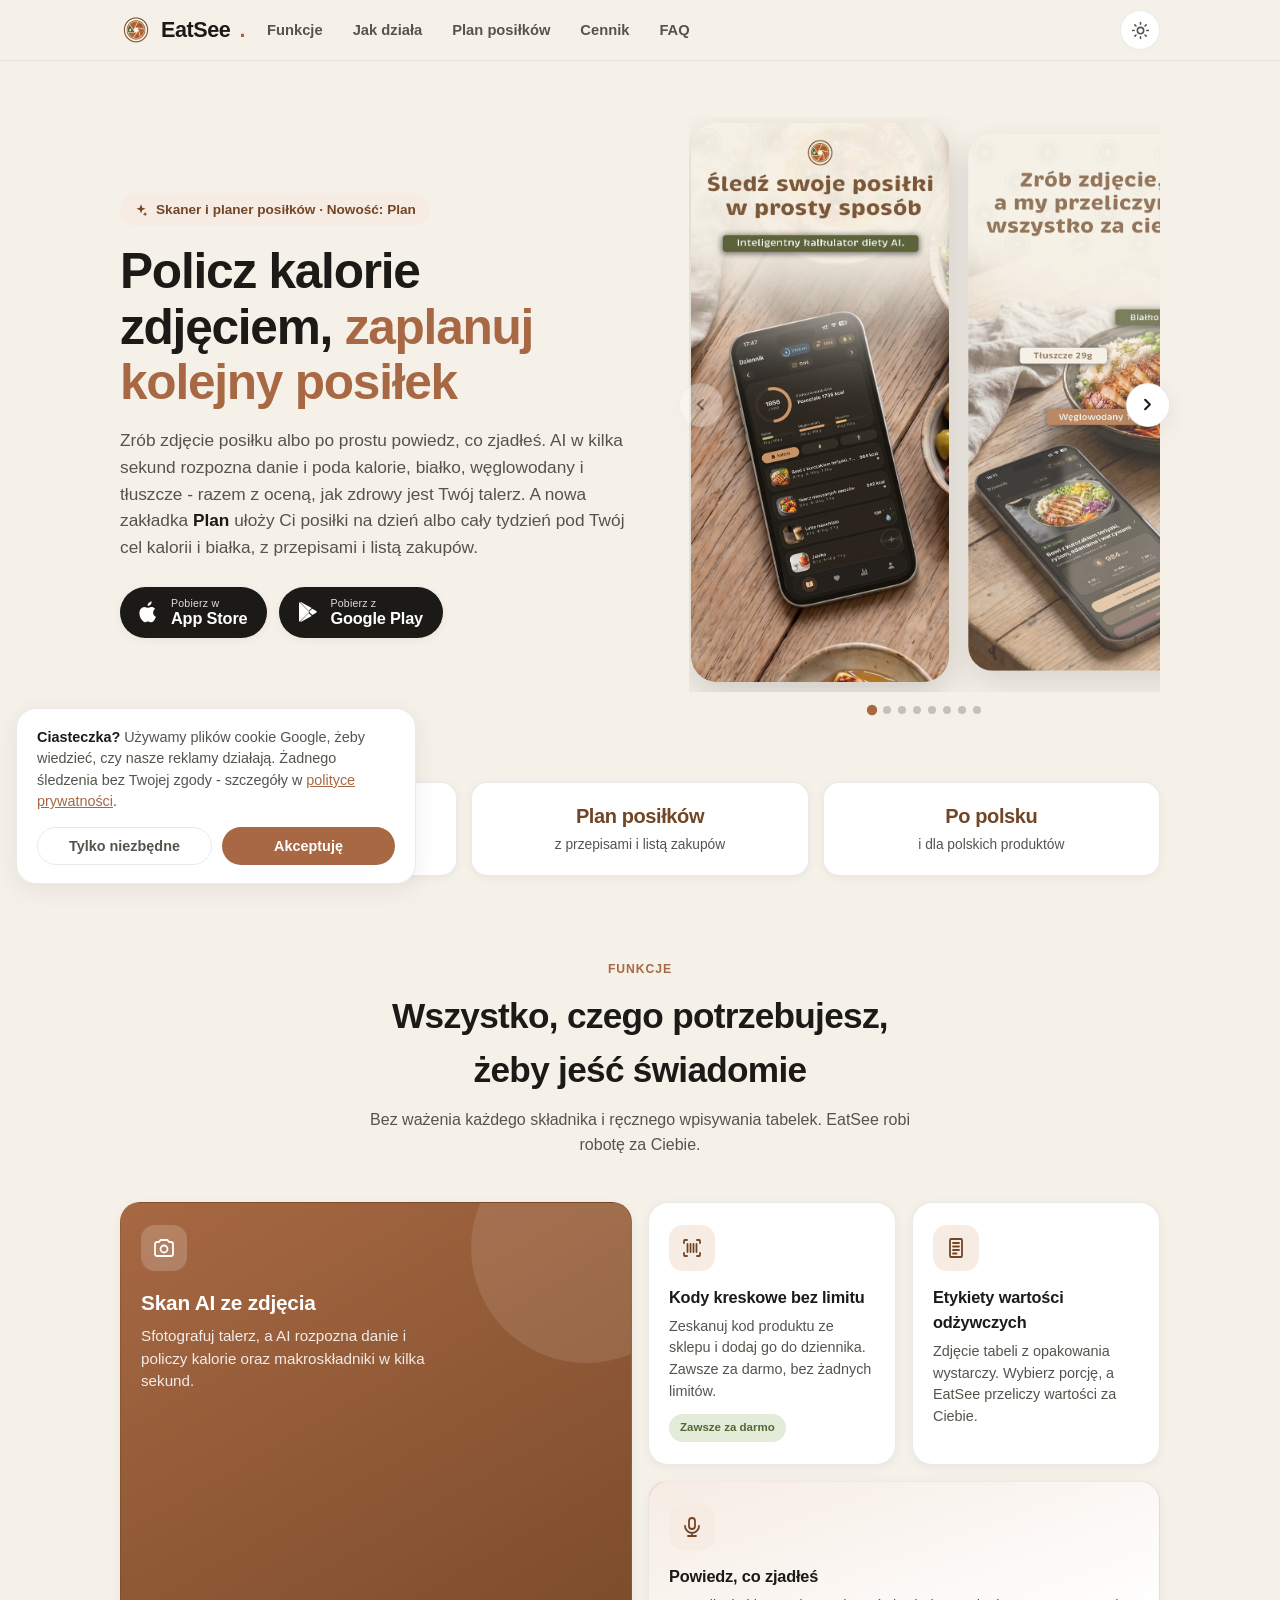
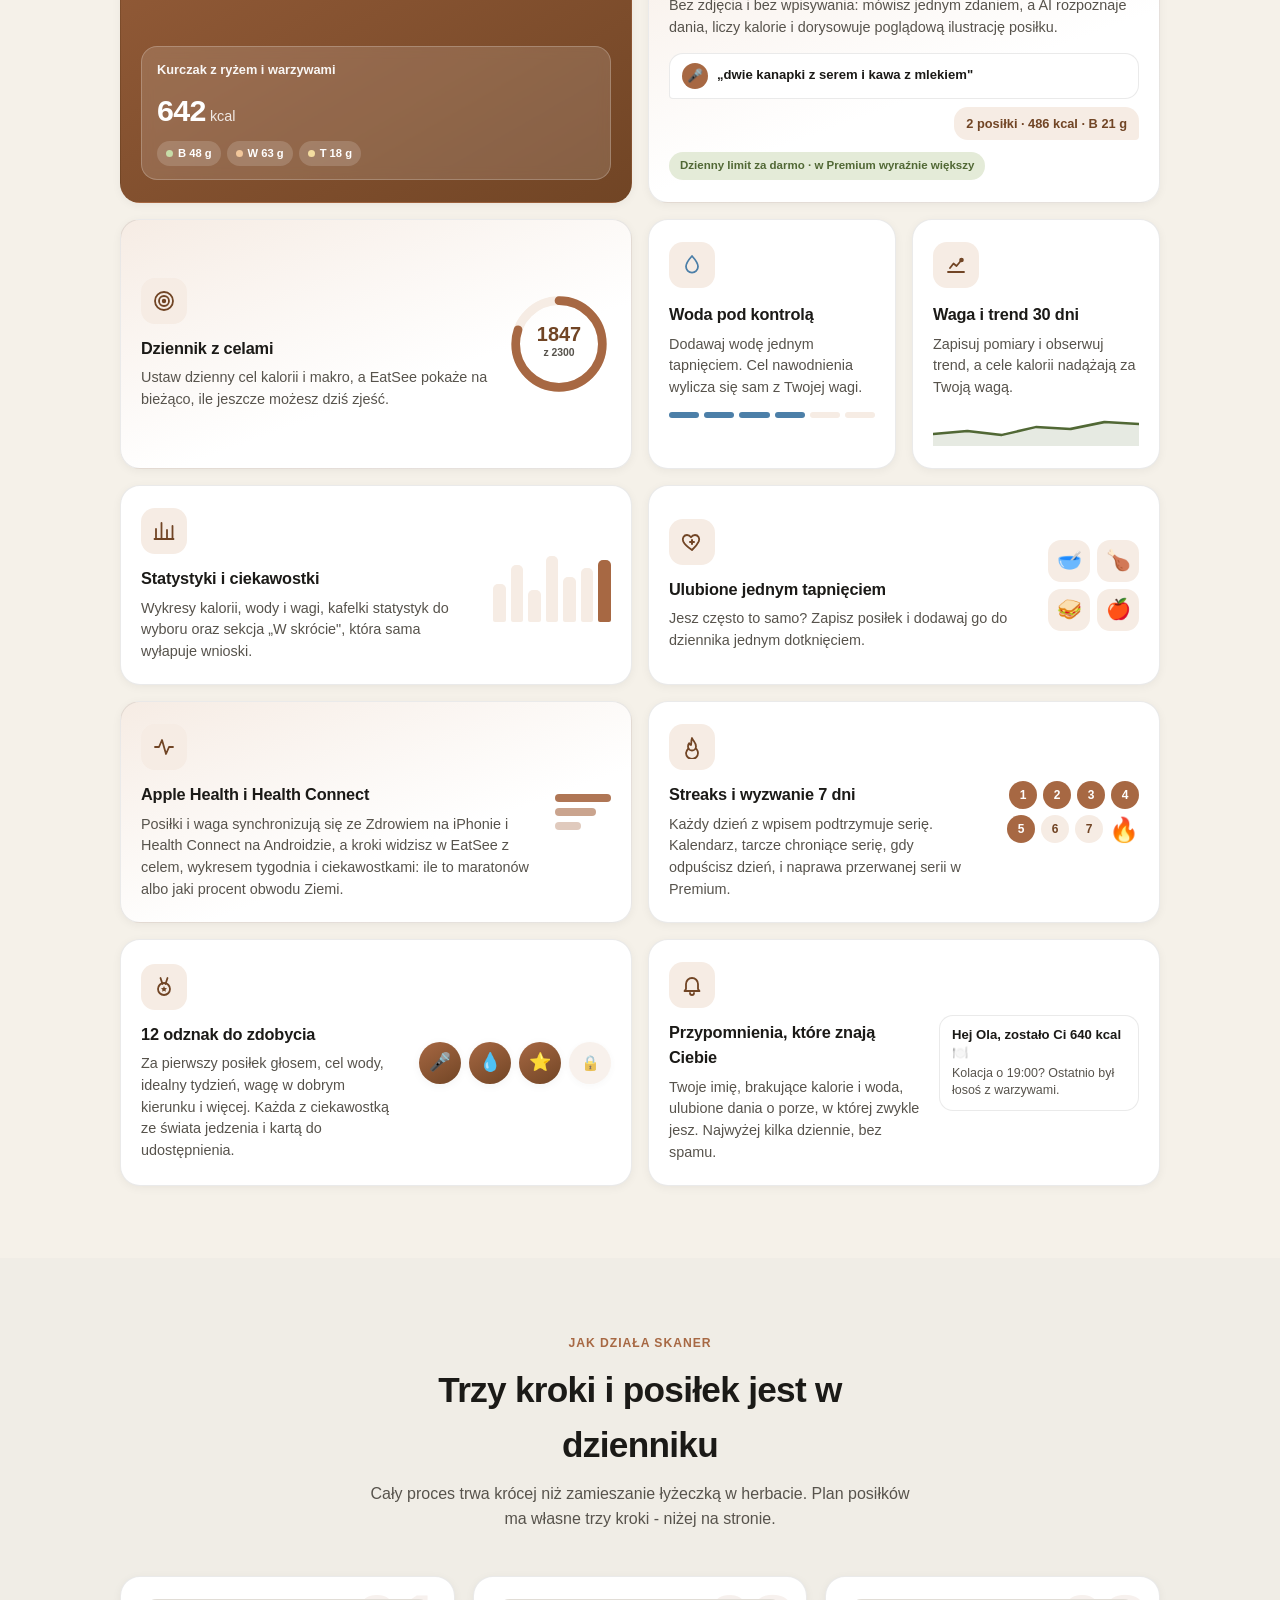
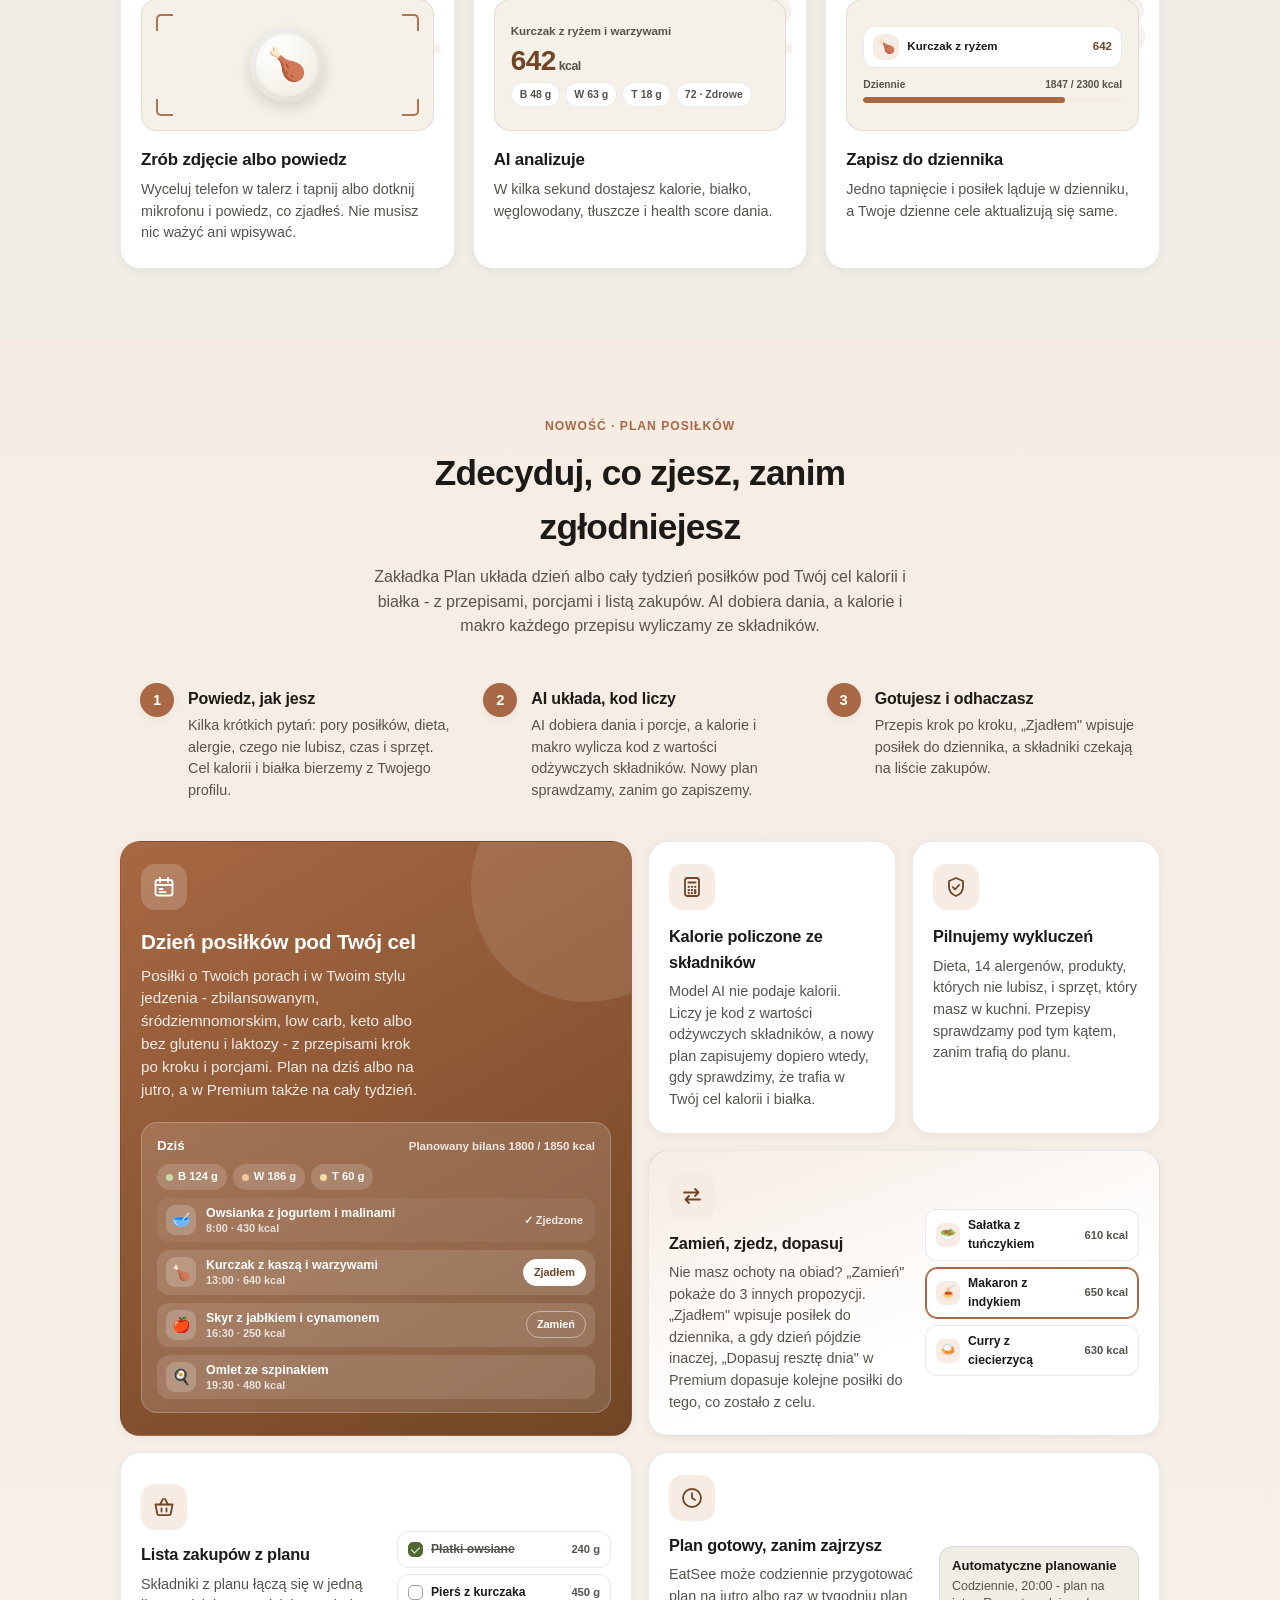
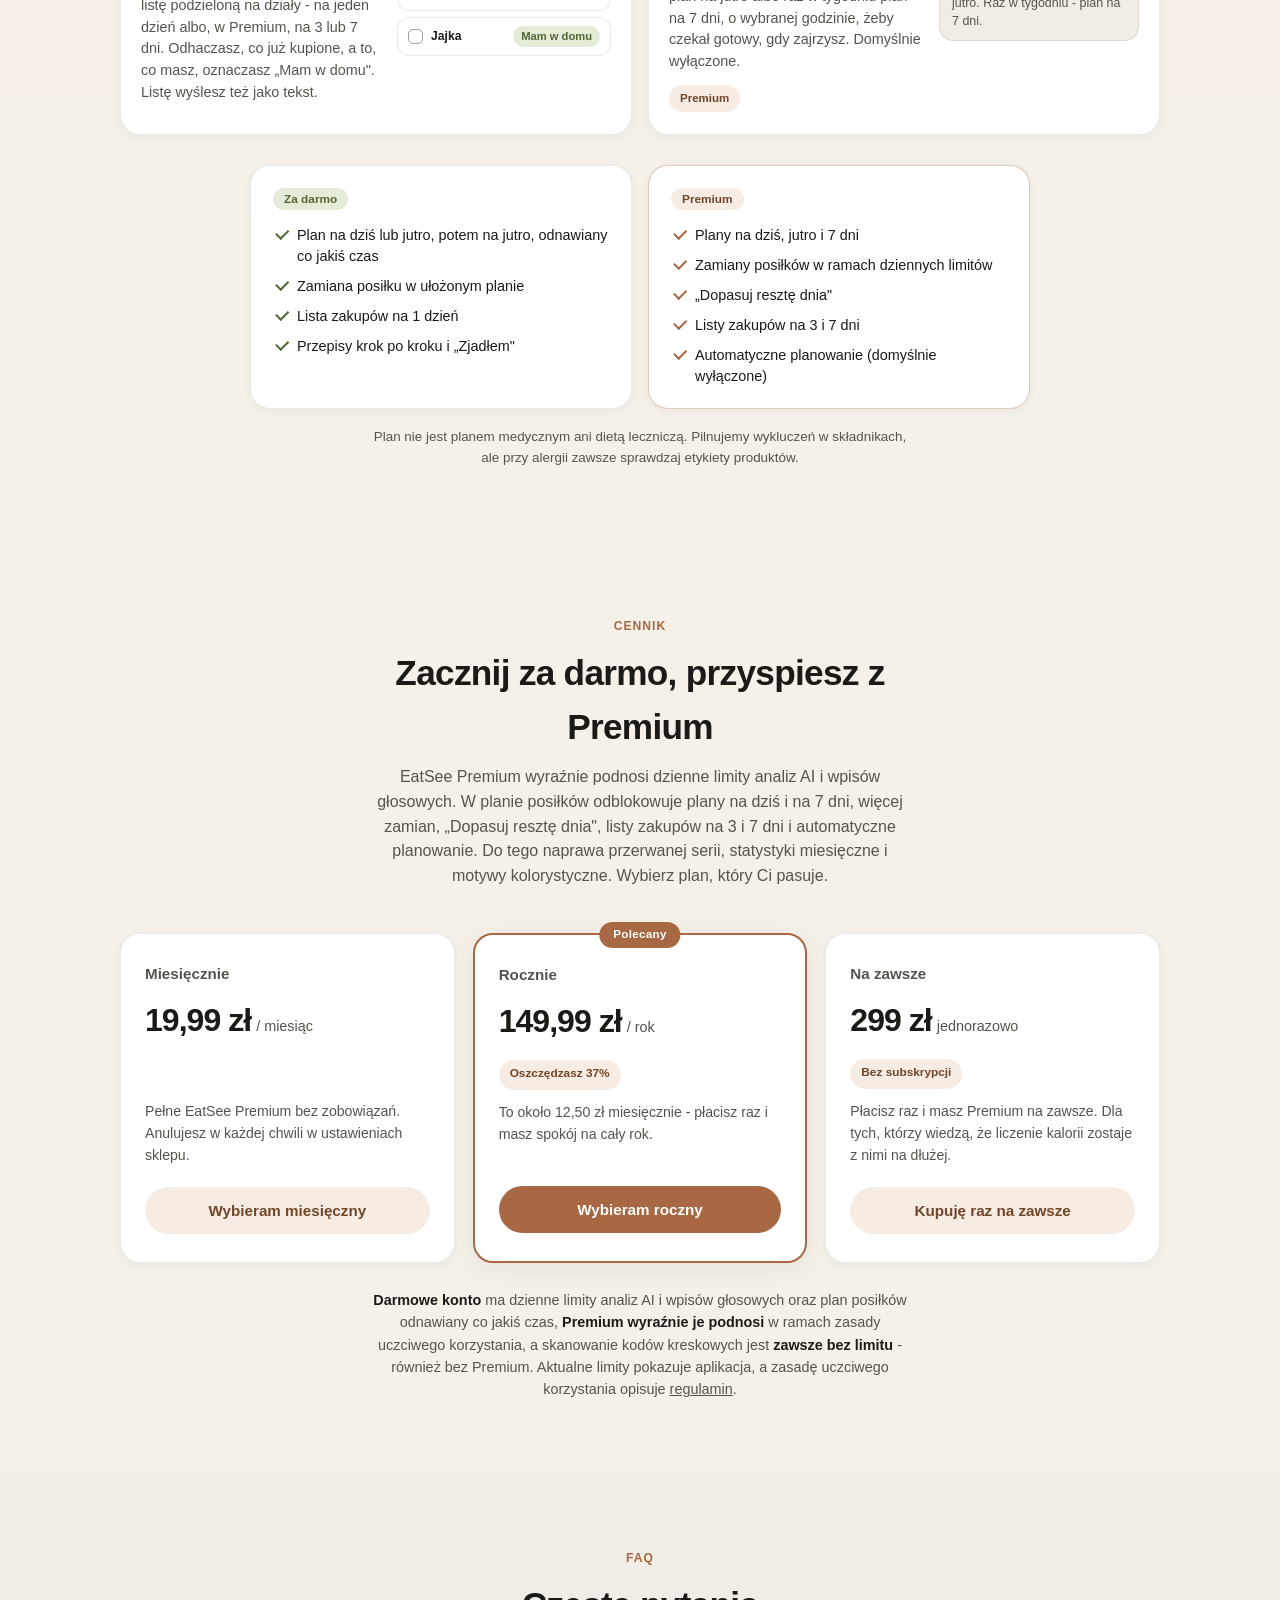
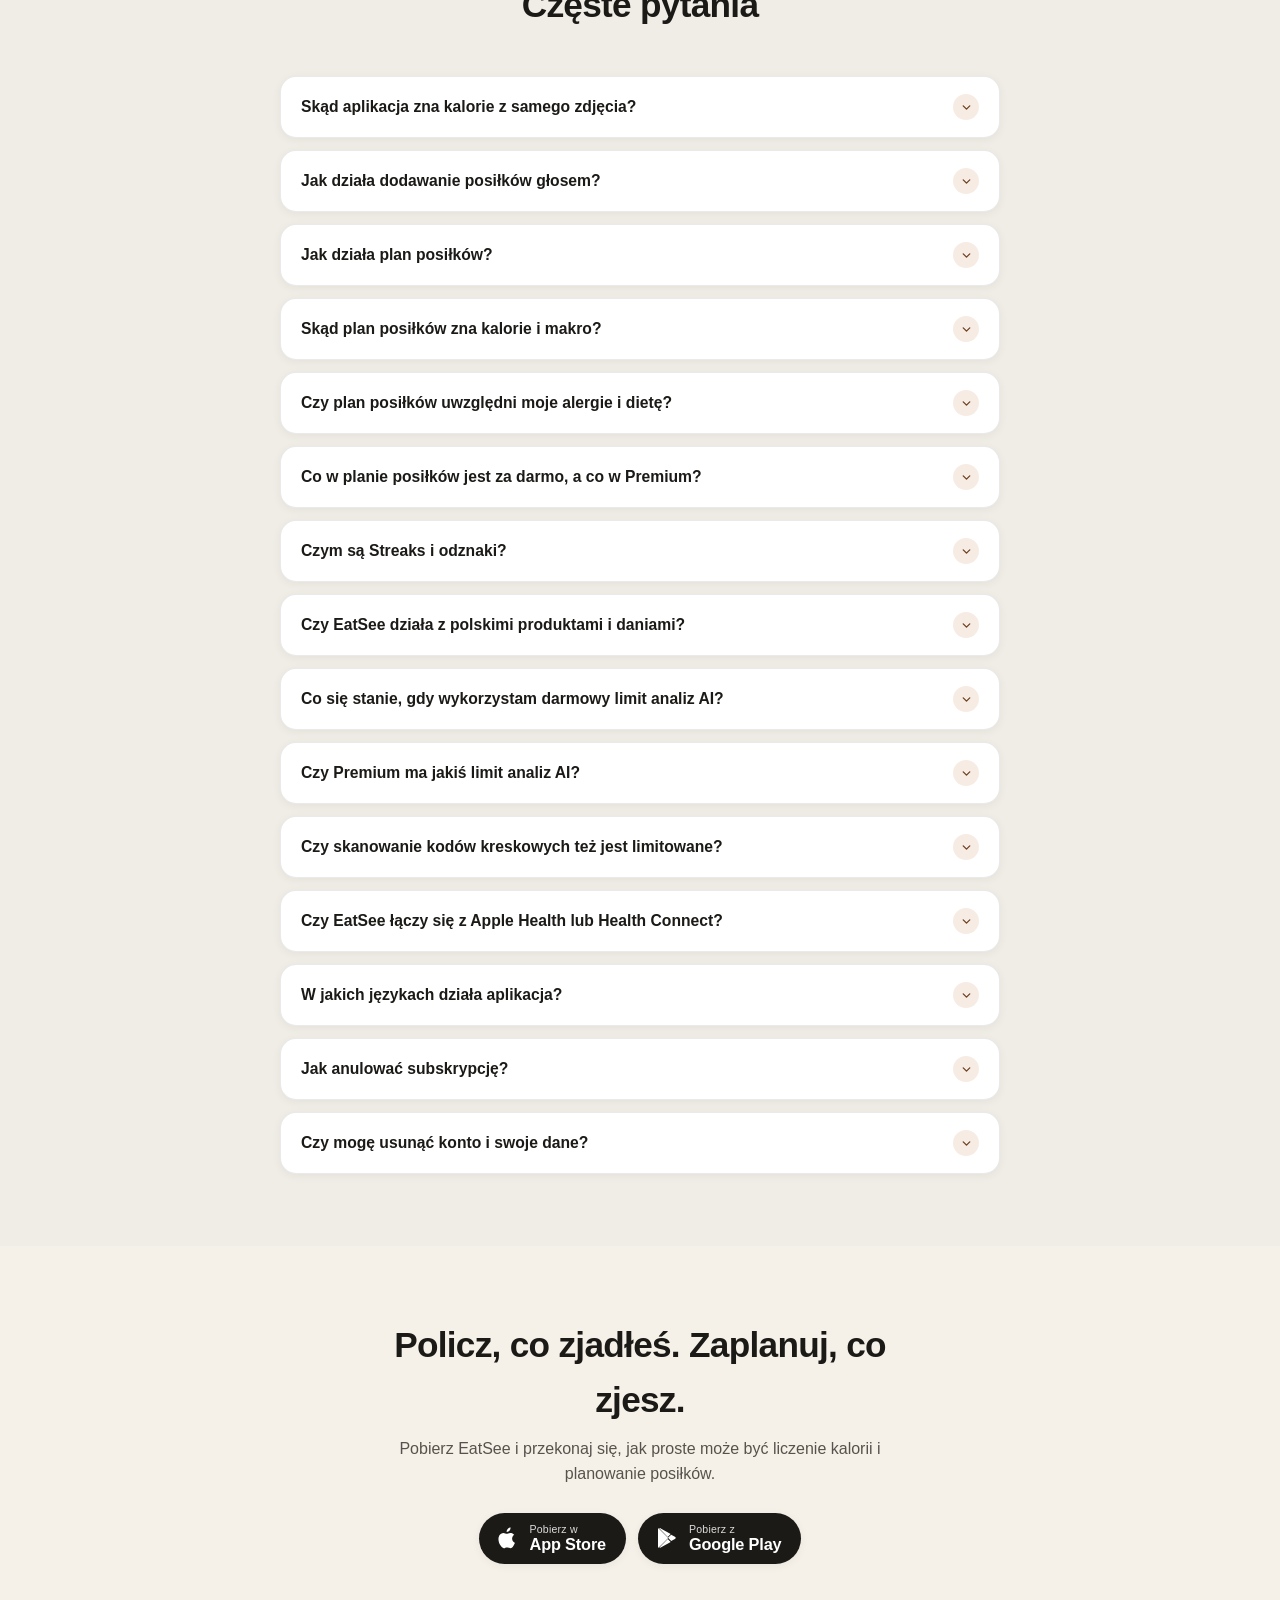
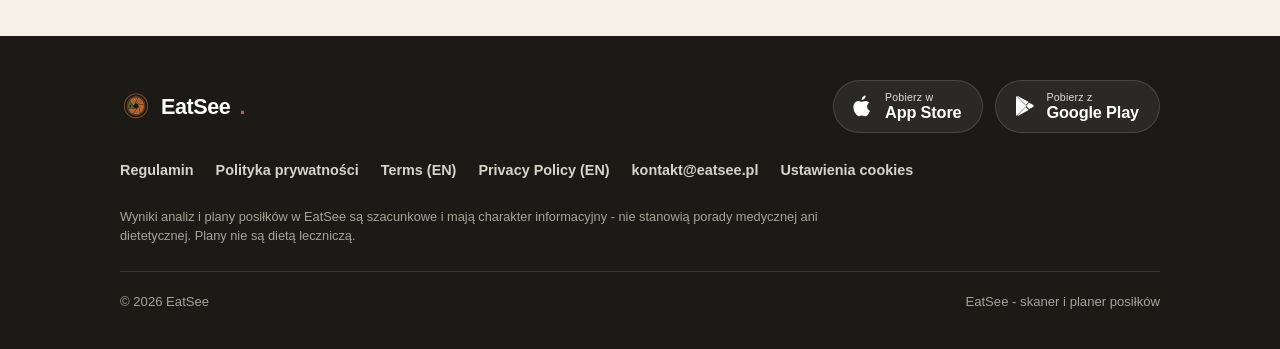
==== commit 5251355f: "Ready to publish: terms effective 20 October, the OpenAI pixel waits for consent, and the free plan " ====
--- a/index.html
+++ b/index.html
@@ -3,11 +3,11 @@
 <head>
 <meta charset="UTF-8">
 <meta name="viewport" content="width=device-width, initial-scale=1">
-<title>EatSee - policz kalorie zdjęciem albo głosem</title>
-<meta name="description" content="EatSee to licznik kalorii oparty na AI. Zrób zdjęcie posiłku albo powiedz, co zjadłeś, a w kilka sekund poznasz kalorie, białko, węglowodany i tłuszcze. Streaks i odznaki, woda, waga i kroki, Apple Health i Health Connect. Po polsku i w 13 innych językach.">
+<title>EatSee - skaner i planer posiłków. Licznik kalorii z AI</title>
+<meta name="description" content="EatSee to skaner i planer posiłków. Zrób zdjęcie talerza albo powiedz, co zjadłeś, a AI w kilka sekund poda kalorie i makroskładniki. Zakładka Plan ułoży posiłki na dzień albo tydzień pod Twój cel, z przepisami i listą zakupów. Kody kreskowe bez limitu, woda, waga i kroki, Apple Health i Health Connect. Po polsku i w 13 innych językach.">
 <link rel="canonical" href="https://eatsee.pl/">
-<meta property="og:title" content="EatSee - policz kalorie zdjęciem albo głosem">
-<meta property="og:description" content="Licznik kalorii z AI: zdjęcie albo jedno zdanie zamienia w kalorie i makroskładniki w kilka sekund. Streaks, odznaki, kody kreskowe bez limitu, woda, waga i kroki, Apple Health i Health Connect.">
+<meta property="og:title" content="EatSee - skaner i planer posiłków. Licznik kalorii z AI">
+<meta property="og:description" content="Skaner i planer posiłków w jednej aplikacji. Zdjęcie albo jedno zdanie zamienia w kalorie i makroskładniki w kilka sekund, a zakładka Plan układa posiłki pod Twój cel kalorii i białka - z przepisami i listą zakupów. Kody kreskowe bez limitu, woda, waga i kroki, Apple Health i Health Connect.">
 <meta property="og:url" content="https://eatsee.pl/">
 <meta property="og:image" content="https://eatsee.pl/og.png">
 <meta property="og:image:width" content="1200">
@@ -15,13 +15,21 @@
 <meta property="og:type" content="website">
 <meta property="og:locale" content="pl_PL">
 <meta name="twitter:card" content="summary_large_image">
-<meta name="twitter:title" content="EatSee - policz kalorie zdjęciem albo głosem">
-<meta name="twitter:description" content="Licznik kalorii z AI: zdjęcie albo jedno zdanie zamienia w kalorie i makro w kilka sekund. Streaks, odznaki, woda, waga i kroki, Apple Health i Health Connect.">
+<meta name="twitter:title" content="EatSee - skaner i planer posiłków. Licznik kalorii z AI">
+<meta name="twitter:description" content="Skaner i planer posiłków w jednej aplikacji. Zdjęcie albo jedno zdanie zamienia w kalorie i makro w kilka sekund, a zakładka Plan układa posiłki pod Twój cel - z przepisami i listą zakupów.">
 <meta name="twitter:image" content="https://eatsee.pl/og.png">
 <meta name="apple-itunes-app" content="app-id=6789152922">
 <link rel="icon" type="image/png" href="img/logo-128.png">
 <link rel="apple-touch-icon" href="img/logo.png">
 <script async src="https://www.googletagmanager.com/gtag/js?id=AW-18369541079"></script>
+<script>
+  function eatseeLoadOpenAiPixel() {
+    if (window.oaiq) { return; }
+    !function(w,d,s,u){if(w.oaiq)return;var q=function(){q.q.push(arguments)};q.q=[];w.oaiq=q;var j=d.createElement(s);j.async=1;j.src=u;var f=d.getElementsByTagName(s)[0];f.parentNode.insertBefore(j,f)}(window,document,"script","https://bzrcdn.openai.com/sdk/oaiq.min.js");
+    oaiq("init", { pixelId: "3ZmxkSWeZiEWJfwR73PcpS", debug: false });
+    oaiq("measure", "page_viewed", { type: "contents" });
+  }
+</script>
 <script>
   window.dataLayer = window.dataLayer || [];
   function gtag(){dataLayer.push(arguments);}
@@ -38,6 +46,7 @@
   });
   gtag('set', 'url_passthrough', true);
   gtag('set', 'ads_data_redaction', !consentGranted);
+  if (consentGranted) { eatseeLoadOpenAiPixel(); }
   gtag('js', new Date());
 
   gtag('config', 'AW-18369541079');
@@ -65,9 +74,9 @@
   "@context": "https://schema.org",
   "@type": "MobileApplication",
   "name": "EatSee",
-  "description": "Licznik kalorii oparty na AI: zdjęcie posiłku albo wypowiedziane zdanie zamienia w kalorie, białko, węglowodany i tłuszcze w kilka sekund. Streaks z wyzwaniem 7 dni, 12 odznak, skanowanie kodów kreskowych bez limitu, dziennik z celami, śledzenie wody, wagi i kroków, synchronizacja z Apple Health i Health Connect oraz statystyki z automatycznymi wnioskami.",
-  "softwareVersion": "1.2",
-  "featureList": "Analiza zdjęć posiłków przez AI, dodawanie posiłków głosem, skanowanie kodów kreskowych, etykiety wartości odżywczych, dziennik z celami, Streaks i wyzwanie 7 dni, odznaki za osiągnięcia, woda, waga, kroki, Apple Health i Health Connect, spersonalizowane przypomnienia, statystyki",
+  "description": "EatSee to oparty na AI skaner i planer posiłków. Zdjęcie posiłku albo wypowiedziane zdanie zamienia w kalorie, białko, węglowodany i tłuszcze w kilka sekund. Druga główna funkcja to plan posiłków na dzień lub tydzień pod cel kalorii i białka, z przepisami, zamianą posiłków i listą zakupów, w którym kalorie i makro wylicza kod ze składników, a nie AI. Do tego Streaks z wyzwaniem 7 dni, 12 odznak, skanowanie kodów kreskowych bez limitu, dziennik z celami, śledzenie wody, wagi i kroków, synchronizacja z Apple Health i Health Connect oraz statystyki z automatycznymi wnioskami.",
+  "softwareVersion": "1.3",
+  "featureList": "Skaner posiłków: analiza zdjęć przez AI, plan posiłków z przepisami i listą zakupów, dodawanie posiłków głosem, skanowanie kodów kreskowych, etykiety wartości odżywczych, dziennik z celami, Streaks i wyzwanie 7 dni, odznaki za osiągnięcia, woda, waga, kroki, Apple Health i Health Connect, spersonalizowane przypomnienia, statystyki",
   "applicationCategory": "HealthApplication",
   "operatingSystem": "iOS, Android",
   "inLanguage": ["pl", "en", "de", "fr", "es", "it", "pt", "uk", "cs", "sk", "nl", "tr", "ro", "hu"],
@@ -111,7 +120,39 @@
       "name": "Jak działa dodawanie posiłków głosem?",
       "acceptedAnswer": {
         "@type": "Answer",
-        "text": "Dotykasz mikrofonu i mówisz, co zjadłeś, np. dwie kanapki z serem i kawa z mlekiem. AI zamienia to na posiłek z kaloriami i makroskładnikami, a w tle dorysowuje zdjęcie dania. Nagranie służy tylko do rozpoznania tekstu i nie jest przechowywane. Darmowe konto ma 1 wpis głosowy dziennie, Premium do 50."
+        "text": "Dotykasz mikrofonu i mówisz, co zjadłeś, np. dwie kanapki z serem i kawa z mlekiem. AI zamienia to na posiłek z kaloriami i makroskładnikami, a w tle dorysowuje poglądową ilustrację dania. Nagranie trafia do naszego dostawcy usług AI tylko po to, żeby zamienić mowę na tekst, i nie zapisujemy go na naszych serwerach. Dodawanie posiłków głosem ma dzienny limit - na darmowym koncie mniejszy, w Premium wyraźnie większy. Na darmowym koncie widzisz w aplikacji, ile wpisów zostało na dziś."
+      }
+    },
+    {
+      "@type": "Question",
+      "name": "Jak działa plan posiłków?",
+      "acceptedAnswer": {
+        "@type": "Answer",
+        "text": "W zakładce Plan odpowiadasz na kilka krótkich pytań: pory posiłków, dieta, alergie, czego nie lubisz, ile masz czasu i jaki masz sprzęt. Cel kalorii i białka bierzemy z Twojego profilu. Potem wybierasz plan na dziś albo na jutro, a w Premium także na 7 dni, i AI dobiera dania. W tym czasie możesz zamknąć ekran - plan zapisze się sam. Dostajesz przepisy krok po kroku z porcjami i listę zakupów. Przycisk Zjadłem dodaje posiłek do dziennika, a Zamień pokazuje do 3 innych propozycji."
+      }
+    },
+    {
+      "@type": "Question",
+      "name": "Skąd plan posiłków zna kalorie i makro?",
+      "acceptedAnswer": {
+        "@type": "Answer",
+        "text": "Nie od AI. Model AI proponuje dania i ich porcje, a kalorie, białko, węglowodany i tłuszcze wylicza kod z wartości odżywczych składników - to nie są liczby zmyślone przez model. Nowy plan zapisujemy dopiero wtedy, gdy sprawdzimy, że zaplanowane posiłki trafiają w Twój cel kalorii i białka. Zamienione posiłki i dopasowana reszta dnia też są liczone ze składników, ale mogą odbiegać od celu nieco bardziej."
+      }
+    },
+    {
+      "@type": "Question",
+      "name": "Czy plan posiłków uwzględni moje alergie i dietę?",
+      "acceptedAnswer": {
+        "@type": "Answer",
+        "text": "Tak. Wybierasz dietę (np. wegetariańską lub wegańską), alergeny z listy 14 alergenów UE i produkty, których nie lubisz - także własnymi słowami. Pilnujemy tych wykluczeń, układając plan - przepisów z wykluczonymi składnikami Ci nie proponujemy. Posiłki, które sam dodasz do planu z ulubionych, nie przechodzą tej kontroli. Preferencje zapisujemy na Twoim koncie i przekazujemy naszemu dostawcy usług AI, który dobiera dania. Plan nie jest planem medycznym ani dietą leczniczą, więc przy alergii zawsze czytaj etykiety produktów."
+      }
+    },
+    {
+      "@type": "Question",
+      "name": "Co w planie posiłków jest za darmo, a co w Premium?",
+      "acceptedAnswer": {
+        "@type": "Answer",
+        "text": "Za darmo pierwszy plan ułożysz na dziś albo na jutro, a kolejne na jutro - ta możliwość odnawia się co jakiś czas, a ile Ci zostało, pokazuje aplikacja. W darmowym planie masz zamianę posiłku i listę zakupów na ten dzień, a przepisy i przycisk Zjadłem działają w obu wersjach. Premium daje plany na dziś, jutro i 7 dni, więcej zamian posiłków, dopasowanie reszty dnia, listy zakupów na 3 i 7 dni oraz automatyczne planowanie."
       }
     },
     {
@@ -127,7 +168,7 @@
       "name": "Czy EatSee działa z polskimi produktami i daniami?",
       "acceptedAnswer": {
         "@type": "Answer",
-        "text": "Tak - EatSee powstało z myślą o polskim rynku. AI zna polskie dania (pierogi, schabowy, żurek), a baza kodów kreskowych obejmuje produkty dostępne w polskich sklepach. Aplikacja jest po polsku, a do wyboru masz też 13 innych języków."
+        "text": "Tak - EatSee powstało z myślą o polskim rynku. AI zna polskie dania (pierogi, schabowy, żurek…), baza kodów kreskowych obejmuje produkty dostępne w polskich sklepach, a plan posiłków układa przepisy ze składników, które kupisz w zwykłym sklepie. Aplikacja jest po polsku, a do wyboru masz też 13 innych języków."
       }
     },
     {
@@ -135,7 +176,7 @@
       "name": "Co się stanie, gdy wykorzystam darmowy limit analiz AI?",
       "acceptedAnswer": {
         "@type": "Answer",
-        "text": "Darmowe konto ma 3 analizy AI i 1 wpis głosowy dziennie - limity odnawiają się każdego dnia. Po ich wykorzystaniu nadal można bez ograniczeń skanować kody kreskowe i dodawać posiłki z ulubionych. EatSee Premium podnosi limity do 50 analiz AI i 50 wpisów głosowych dziennie."
+        "text": "Nic nie przepada - limity analiz AI i wpisów głosowych odnawiają się każdego dnia, a ile zostało na dziś, widać w aplikacji. Po ich wykorzystaniu nadal można bez ograniczeń skanować kody kreskowe i dodawać posiłki z ulubionych. Plan posiłków ma osobny limit, który na darmowym koncie odnawia się rzadziej. EatSee Premium wyraźnie podnosi dzienne limity analiz AI i wpisów głosowych."
       }
     },
     {
@@ -143,7 +184,7 @@
       "name": "Czy Premium ma jakiś limit analiz AI?",
       "acceptedAnswer": {
         "@type": "Answer",
-        "text": "W ramach zasady uczciwego korzystania Premium daje do 50 analiz AI dziennie - to wielokrotnie więcej niż typowe użycie i limit chroni usługę przed nadużyciami. Skanowanie kodów kreskowych, ręczne dodawanie posiłków i ulubione są zawsze bez limitu."
+        "text": "Tak, i mówimy o tym wprost. Funkcje oparte na AI mają dzienne limity uczciwego korzystania, a Premium wyraźnie je podnosi - do poziomu wielokrotnie wyższego niż typowe użycie, który chroni usługę przed nadużyciami. Aktualne wartości zobaczysz w aplikacji, jeszcze przed zakupem. Skanowanie kodów kreskowych, ręczne dodawanie posiłków i ulubione są zawsze bez limitu."
       }
     },
     {
@@ -183,7 +224,7 @@
       "name": "Czy mogę usunąć konto i swoje dane?",
       "acceptedAnswer": {
         "@type": "Answer",
-        "text": "Tak. W ustawieniach aplikacji jest opcja usunięcia konta razem ze wszystkimi danymi. Szczegóły opisuje polityka prywatności, a pytania można kierować na kontakt@eatsee.pl."
+        "text": "Tak. W aplikacji (Profil → Konto → Usuń konto) usuniesz konto razem z profilem, dziennikiem, zdjęciami posiłków, preferencjami i planami posiłków. Kilka zapisów zostaje, np. przepisy we wspólnej bazie (już bez powiązania z Tobą), zapisy chroniące przed nadużyciami i historia zakupów w sklepie - opisuje to polityka prywatności. Usunięcie konta nie anuluje subskrypcji, zrób to w ustawieniach sklepu. Pytania można kierować na kontakt@eatsee.pl."
       }
     }
   ]
@@ -321,6 +362,16 @@
   }
   .hero-note svg{width:14px;height:14px;flex:none}
   .hero-copy .hero-note{margin-top:0;margin-bottom:18px}
+  a.hero-note{text-decoration:none;transition:background .18s,color .18s}
+  a.hero-note:hover{background:var(--accent);color:#fff}
+  .hero .sub strong{color:var(--text);font-weight:700}
+  /* notka nad naglowkiem zostaje w jednej linii takze na waskich telefonach */
+  @media (max-width:380px){
+    .hero-note{font-size:.79rem;padding:6px 12px;gap:7px}
+  }
+  @media (max-width:340px){
+    .hero-note .hn-cat{display:none}
+  }
 
   /* Badge sklepów (placeholdery) */
   .store-badges{display:flex;flex-wrap:wrap;gap:12px;margin-top:26px}
@@ -558,6 +609,11 @@
     padding:10px 12px;font-size:.78rem;line-height:1.4;color:var(--text-2);
   }
   .b-notif b{display:block;font-size:.82rem;color:var(--text);margin-bottom:2px}
+  .b-auto{
+    flex:none;width:200px;background:var(--bg-alt);border:var(--border);border-radius:14px;
+    padding:10px 12px;font-size:.78rem;line-height:1.4;color:var(--text-2);
+  }
+  .b-auto b{display:block;font-size:.82rem;color:var(--text);margin-bottom:2px}
 
   /* wejscie kaskadowe */
   .bento .reveal:nth-child(2){transition-delay:.06s}
@@ -576,7 +632,7 @@
     .bento{grid-template-columns:1fr}
     .b-hero,.b-wide{grid-column:span 1}
     .b-split{flex-direction:column;align-items:flex-start;gap:14px}
-    .b-bars,.b-favs,.b-sync,.b-notif{width:100%}
+    .b-bars,.b-favs,.b-sync,.b-notif,.b-auto{width:100%}
     .b-streak{max-width:none;justify-content:flex-start}
     .b-favs{grid-template-columns:repeat(4,1fr)}
     .b-sync{flex-direction:row;align-items:center}
@@ -678,6 +734,109 @@
     .flow .reveal{transition-delay:0s !important}
   }
 
+  /* ===== Plan posilkow: druga flagowa funkcja obok skanu ===== */
+  .section-plan{background:linear-gradient(180deg,var(--accent-light) 0%,var(--bg) 100%)}
+
+  /* kroki "jak to dziala" w wersji kompaktowej */
+  .plan-steps{
+    list-style:none;display:grid;grid-template-columns:repeat(3,1fr);gap:18px 30px;
+    max-width:1000px;margin:0 auto 40px;
+  }
+  .plan-steps li{display:flex;gap:14px;align-items:flex-start}
+  .ps-num{
+    flex:none;width:34px;height:34px;border-radius:50%;
+    background:var(--accent);color:#fff;font-weight:800;font-size:.92rem;
+    display:flex;align-items:center;justify-content:center;box-shadow:var(--shadow-soft);
+  }
+  .plan-steps h3{font-size:1rem;font-weight:700;letter-spacing:-.01em;line-height:1.3;margin-top:6px}
+  .plan-steps p{margin-top:5px;font-size:.9rem;color:var(--text-2);line-height:1.5}
+  .plan-steps .reveal:nth-child(2){transition-delay:.08s}
+  .plan-steps .reveal:nth-child(3){transition-delay:.16s}
+
+  /* makieta dnia z planu w kafelku glownym - emoji zamiast zdjec potraw */
+  .b-plan{gap:8px}
+  .b-plan .p-head{
+    display:flex;justify-content:space-between;align-items:baseline;gap:10px;
+    font-size:.72rem;font-weight:700;color:rgba(255,255,255,.85);
+  }
+  .b-plan .p-head b{font-size:.84rem;color:#fff}
+  .b-plan .p-head em{font-style:normal;text-align:right}
+  .b-plan .p-row{
+    display:flex;align-items:center;gap:10px;
+    background:rgba(255,255,255,.12);border-radius:12px;padding:7px 9px;
+  }
+  .b-plan .p-row.eaten{background:rgba(255,255,255,.06)}
+  .b-plan .p-row>i{
+    width:30px;height:30px;border-radius:9px;flex:none;background:rgba(255,255,255,.2);
+    display:flex;align-items:center;justify-content:center;font-style:normal;font-size:15px;
+  }
+  .b-plan .p-row>span{flex:1;min-width:0;display:flex;flex-direction:column;line-height:1.3}
+  .b-plan .p-row>span b{font-size:.78rem;font-weight:700;color:#fff;white-space:nowrap;overflow:hidden;text-overflow:ellipsis}
+  .b-plan .p-row>span small{font-size:.68rem;font-weight:600;color:rgba(255,255,255,.78)}
+  .b-plan .p-row>u{
+    flex:none;text-decoration:none;font-size:.68rem;font-weight:800;white-space:nowrap;
+    border-radius:999px;padding:4px 10px;color:#fff;border:1px solid rgba(255,255,255,.45);
+  }
+  .b-plan .p-row>u.cta{background:#fff;border-color:#fff;color:#714525}
+  .b-plan .p-row>u.done{border-color:transparent;padding-right:2px;color:rgba(255,255,255,.85)}
+
+  /* zamienniki i lista zakupow w szerokich kafelkach */
+  .b-tag.premium{background:var(--accent-light);color:var(--accent-dark)}
+  .b-swaps,.b-list{display:flex;flex-direction:column;gap:6px;flex:none;width:214px}
+  .b-swaps i,.b-list i{
+    display:flex;align-items:center;gap:8px;font-style:normal;
+    background:var(--surface);border:var(--border);border-radius:12px;
+    padding:6px 10px;font-size:.76rem;font-weight:700;color:var(--text);
+  }
+  .b-swaps i b{
+    width:24px;height:24px;border-radius:8px;flex:none;background:var(--accent-light);
+    display:flex;align-items:center;justify-content:center;font-size:13px;font-weight:400;
+  }
+  .b-swaps i em,.b-list i em{margin-left:auto;font-style:normal;font-size:.7rem;font-weight:700;color:var(--text-2);white-space:nowrap}
+  .b-swaps i.on{border-color:var(--accent);box-shadow:inset 0 0 0 1px var(--accent)}
+  .b-list i{padding:8px 10px}
+  .b-list i s{
+    position:relative;width:15px;height:15px;border-radius:5px;flex:none;
+    border:1.5px solid var(--text-2);opacity:.55;
+  }
+  .b-list i.on s{background:var(--green);border-color:var(--green);opacity:1}
+  .b-list i.on s::after{
+    content:"";position:absolute;left:4px;top:1.5px;width:4px;height:7px;
+    border:solid #fff;border-width:0 1.6px 1.6px 0;transform:rotate(45deg);
+  }
+  .b-list i.on span{color:var(--text-2);text-decoration:line-through}
+  .b-list i.home em{background:var(--green-light);color:var(--green);border-radius:999px;padding:2px 8px;font-weight:800}
+
+  /* za darmo vs Premium w planie */
+  .plan-tiers{display:grid;grid-template-columns:1fr 1fr;gap:16px;max-width:780px;margin:30px auto 0}
+  .plan-tier{
+    background:var(--surface);border:var(--border);border-radius:var(--radius);
+    padding:20px 22px 22px;box-shadow:var(--shadow-soft);
+  }
+  .plan-tier.pro{border-color:var(--card-hover-border)}
+  .plan-tier ul{list-style:none;margin-top:14px;display:flex;flex-direction:column;gap:9px}
+  .plan-tier li{position:relative;padding-left:24px;font-size:.9rem;line-height:1.45;color:var(--text)}
+  .plan-tier li::before{
+    content:"";position:absolute;left:3px;top:.3em;width:10px;height:5.5px;
+    border-left:2px solid var(--green);border-bottom:2px solid var(--green);transform:rotate(-45deg);
+  }
+  .plan-tier.pro li::before{border-color:var(--accent)}
+  .plan-tiers .reveal:nth-child(2){transition-delay:.08s}
+  .plan-note{margin:18px auto 0;max-width:40em;text-align:center;font-size:.84rem;color:var(--text-2)}
+
+  @media (max-width:820px){
+    .plan-steps{grid-template-columns:1fr;max-width:520px;gap:18px}
+  }
+  @media (max-width:640px){
+    .plan-tiers{grid-template-columns:1fr}
+  }
+  @media (max-width:560px){
+    .b-swaps,.b-list{width:100%}
+  }
+  @media (prefers-reduced-motion:reduce){
+    .plan-steps .reveal,.plan-tiers .reveal{transition-delay:0s !important}
+  }
+
   /* ===== Cennik ===== */
   .pricing-grid{
     display:grid;grid-template-columns:repeat(3,1fr);gap:18px;align-items:stretch;
@@ -762,6 +921,12 @@
   .footer-links{display:flex;flex-wrap:wrap;gap:8px 22px}
   .footer-links a{color:#D8D3CA;text-decoration:none;font-weight:600}
   .footer-links a:hover{color:#fff;text-decoration:underline}
+  .footer-links button{
+    background:none;border:0;padding:0;font:inherit;font-weight:600;
+    color:#D8D3CA;cursor:pointer;
+  }
+  .footer-links button:hover{color:#fff;text-decoration:underline}
+  .footer-note{font-size:.8rem;line-height:1.5;color:#A8A29A;max-width:56em}
   .footer-bottom{
     border-top:1px solid rgba(255,255,255,.12);padding-top:20px;
     display:flex;flex-wrap:wrap;justify-content:space-between;gap:10px;
@@ -786,6 +951,7 @@
     section{padding:56px 0}
     .trust .wrap{grid-template-columns:1fr;gap:10px}
     .trust-item{display:flex;align-items:baseline;justify-content:center;gap:10px;text-align:left;padding:14px 18px}
+    .trust-item strong{white-space:nowrap}
     .hero{padding-top:32px;padding-bottom:32px}
   }
 
@@ -809,9 +975,14 @@
     border-top:1px solid rgba(255,255,255,.07);
   }
   :root[data-theme="dark"] .site-footer .logo{color:var(--text)}
-  :root[data-theme="dark"] .footer-links a{color:var(--text-2)}
+  :root[data-theme="dark"] .footer-links a,
+  :root[data-theme="dark"] .footer-links button{color:var(--text-2)}
   :root[data-theme="dark"] .site-footer .store-badge{
     background:var(--surface);
+  }
+  /* Kafelki glowne (skan i plan): w ciemnym motywie jasny gradient akcentu gasil biale napisy */
+  :root[data-theme="dark"] .b-hero{
+    background:linear-gradient(150deg,#A76843 0%,#714525 100%);
   }
 
   /* Przelacznik motywu */
@@ -887,11 +1058,12 @@
     .hero{order:0}
     .trust{order:1}
     #jak-dziala{order:2}
-    #cennik{order:3}
-    #funkcje{order:4}
-    #faq{order:5}
-    .final-cta{order:6}
-    #funkcje,#jak-dziala,#cennik,#faq,.final-cta{
+    #planer{order:3}
+    #cennik{order:4}
+    #funkcje{order:5}
+    #faq{order:6}
+    .final-cta{order:7}
+    #funkcje,#jak-dziala,#planer,#cennik,#faq,.final-cta{
       content-visibility:auto;
       contain-intrinsic-size:auto 900px;
     }
@@ -923,6 +1095,7 @@
     <nav class="main-nav" aria-label="Nawigacja główna">
       <a href="#funkcje">Funkcje</a>
       <a href="#jak-dziala">Jak działa</a>
+      <a href="#planer">Plan posiłków</a>
       <a href="#cennik">Cennik</a>
       <a href="#faq">FAQ</a>
     </nav>
@@ -937,15 +1110,15 @@
 <main>
 
   <!-- ===== HERO ===== -->
-  <section class="hero" id="pobierz" aria-label="EatSee - licznik kalorii z AI">
+  <section class="hero" id="pobierz" aria-label="EatSee - skaner i planer posiłków">
     <div class="wrap">
       <div class="hero-copy">
-        <span class="hero-note">
+        <a class="hero-note" href="#planer">
           <svg viewBox="0 0 24 24" fill="currentColor" aria-hidden="true"><path d="M12 2l2.2 6.2L20 10l-5.8 1.8L12 18l-2.2-6.2L4 10l5.8-1.8L12 2zM19 15l1.1 3 3 1.1-3 1.1L19 23l-1.1-2.8-3-1.1 3-1.1L19 15z"/></svg>
-          Licznik kalorii z AI · Nowość: wersja 1.2
-        </span>
-        <h1>Policz kalorie <em>zdjęciem albo głosem</em></h1>
-        <p class="sub">Zrób zdjęcie posiłku albo po prostu powiedz, co zjadłeś. AI w kilka sekund rozpozna danie i poda kalorie, białko, węglowodany i tłuszcze - razem z oceną, jak zdrowy jest Twój talerz.</p>
+          <span><span class="hn-cat">Skaner i planer posiłków · </span>Nowość: Plan</span>
+        </a>
+        <h1>Policz kalorie zdjęciem, <em>zaplanuj kolejny posiłek</em></h1>
+        <p class="sub">Zrób zdjęcie posiłku albo po prostu powiedz, co zjadłeś. AI w kilka sekund rozpozna danie i poda kalorie, białko, węglowodany i tłuszcze - razem z oceną, jak zdrowy jest Twój talerz. A nowa zakładka <strong>Plan</strong> ułoży Ci posiłki na dzień albo cały tydzień pod Twój cel kalorii i białka, z przepisami i listą zakupów.</p>
         <div class="store-badges">
           <a href="https://apps.apple.com/pl/app/eatsee-kalorie-ze-zdj%C4%99cia/id6789152922?l=pl" data-store="appstore" class="store-badge" aria-label="Pobierz EatSee w App Store">
             <svg viewBox="0 0 24 24" aria-hidden="true"><path d="M17.1 12.6c0-2.5 2-3.7 2.1-3.8-1.2-1.7-3-1.9-3.6-1.9-1.5-.2-3 .9-3.8.9-.8 0-2-.9-3.3-.9-1.7 0-3.3 1-4.2 2.5-1.8 3.1-.5 7.7 1.3 10.2.9 1.2 1.9 2.6 3.2 2.6 1.3-.1 1.8-.8 3.3-.8 1.5 0 2 .8 3.3.8 1.4 0 2.3-1.3 3.1-2.5 1-1.4 1.4-2.8 1.4-2.9-.1 0-2.8-1.1-2.8-4.2zM14.6 4.6c.7-.8 1.1-2 1-3.1-1 0-2.2.7-2.9 1.5-.6.7-1.2 1.9-1 3 1.1.1 2.2-.6 2.9-1.4z"/></svg>
@@ -995,8 +1168,8 @@
   <!-- ===== PASEK ZAUFANIA ===== -->
   <div class="trust" aria-label="Najważniejsze fakty o EatSee">
     <div class="wrap">
-      <div class="trust-item reveal"><strong>3 sekundy</strong><span>od zdjęcia lub zdania do wyniku</span></div>
-      <div class="trust-item reveal"><strong>Bez limitu</strong><span>skanowania kodów kreskowych</span></div>
+      <div class="trust-item reveal"><strong>Sekundy</strong><span>od zdjęcia lub zdania do wyniku</span></div>
+      <div class="trust-item reveal"><strong>Plan posiłków</strong><span>z przepisami i listą zakupów</span></div>
       <div class="trust-item reveal"><strong>Po polsku</strong><span>i dla polskich produktów</span></div>
     </div>
   </div>
@@ -1050,12 +1223,12 @@
             <svg viewBox="0 0 24 24" fill="none" stroke="currentColor" stroke-width="1.8" stroke-linecap="round" stroke-linejoin="round" aria-hidden="true"><rect x="9" y="3" width="6" height="11" rx="3"/><path d="M5 11a7 7 0 0 0 14 0M12 18v3M8 21h8"/></svg>
           </div>
           <h3>Powiedz, co zjadłeś</h3>
-          <p>Nowość w 1.2. Bez zdjęcia i bez wpisywania: mówisz jednym zdaniem, a AI rozpoznaje dania, liczy kalorie i dorysowuje zdjęcie posiłku.</p>
+          <p>Bez zdjęcia i bez wpisywania: mówisz jednym zdaniem, a AI rozpoznaje dania, liczy kalorie i dorysowuje poglądową ilustrację posiłku.</p>
           <div class="b-voice" aria-hidden="true">
             <span class="v-bubble"><b>🎤</b>„dwie kanapki z serem i kawa z mlekiem"</span>
             <span class="v-result">2 posiłki · 486 kcal · B 21 g</span>
           </div>
-          <span class="b-tag">1 wpis dziennie za darmo · Premium do 50</span>
+          <span class="b-tag">Dzienny limit za darmo · w Premium wyraźnie większy</span>
         </article>
 
         <article class="b-card b-wide b-tint reveal">
@@ -1187,9 +1360,9 @@
   <section id="jak-dziala" class="section-alt">
     <div class="wrap">
       <div class="section-head">
-        <span class="kicker">Jak to działa</span>
+        <span class="kicker">Jak działa skaner</span>
         <h2>Trzy kroki i posiłek jest w dzienniku</h2>
-        <p>Cały proces trwa krócej niż zamieszanie łyżeczką w herbacie.</p>
+        <p>Cały proces trwa krócej niż zamieszanie łyżeczką w herbacie. Plan posiłków ma własne trzy kroki - niżej na stronie.</p>
       </div>
       <div class="flow">
 
@@ -1229,13 +1402,158 @@
     </div>
   </section>
 
+  <!-- ===== PLAN POSIŁKÓW ===== -->
+  <section id="planer" class="section-plan">
+    <div class="wrap">
+      <div class="section-head">
+        <span class="kicker">Nowość · Plan posiłków</span>
+        <h2>Zdecyduj, co zjesz, zanim zgłodniejesz</h2>
+        <p>Zakładka Plan układa dzień albo cały tydzień posiłków pod Twój cel kalorii i białka - z przepisami, porcjami i listą zakupów. AI dobiera dania, a kalorie i makro każdego przepisu wyliczamy ze składników.</p>
+      </div>
+
+      <ol class="plan-steps">
+        <li class="reveal">
+          <span class="ps-num" aria-hidden="true">1</span>
+          <div>
+            <h3>Powiedz, jak jesz</h3>
+            <p>Kilka krótkich pytań: pory posiłków, dieta, alergie, czego nie lubisz, czas i sprzęt. Cel kalorii i białka bierzemy z Twojego profilu.</p>
+          </div>
+        </li>
+        <li class="reveal">
+          <span class="ps-num" aria-hidden="true">2</span>
+          <div>
+            <h3>AI układa, kod liczy</h3>
+            <p>AI dobiera dania i porcje, a kalorie i makro wylicza kod z wartości odżywczych składników. Nowy plan sprawdzamy, zanim go zapiszemy.</p>
+          </div>
+        </li>
+        <li class="reveal">
+          <span class="ps-num" aria-hidden="true">3</span>
+          <div>
+            <h3>Gotujesz i odhaczasz</h3>
+            <p>Przepis krok po kroku, „Zjadłem" wpisuje posiłek do dziennika, a składniki czekają na liście zakupów.</p>
+          </div>
+        </li>
+      </ol>
+
+      <div class="bento">
+
+        <article class="b-card b-hero reveal">
+          <div class="b-icon">
+            <svg viewBox="0 0 24 24" fill="none" stroke="currentColor" stroke-width="1.8" stroke-linecap="round" stroke-linejoin="round" aria-hidden="true"><rect x="3.5" y="5" width="17" height="15.5" rx="2.5"/><path d="M3.5 10h17M8 3v4M16 3v4M7.5 14h3M7.5 17.2h6"/></svg>
+          </div>
+          <h3>Dzień posiłków pod Twój cel</h3>
+          <p>Posiłki o Twoich porach i w Twoim stylu jedzenia - zbilansowanym, śródziemnomorskim, low carb, keto albo bez glutenu i laktozy - z przepisami krok po kroku i porcjami. Plan na dziś albo na jutro, a w Premium także na cały tydzień.</p>
+          <div class="b-mock b-plan" aria-hidden="true">
+            <span class="p-head"><b>Dziś</b><em>Planowany bilans 1800 / 1850 kcal</em></span>
+            <span class="b-mock-chips">
+              <i><s class="protein"></s>B 124 g</i>
+              <i><s class="carbs"></s>W 186 g</i>
+              <i><s class="fat"></s>T 60 g</i>
+            </span>
+            <span class="p-row eaten"><i>🥣</i><span><b>Owsianka z jogurtem i malinami</b><small>8:00 · 430 kcal</small></span><u class="done">✓ Zjedzone</u></span>
+            <span class="p-row"><i>🍗</i><span><b>Kurczak z kaszą i warzywami</b><small>13:00 · 640 kcal</small></span><u class="cta">Zjadłem</u></span>
+            <span class="p-row"><i>🍎</i><span><b>Skyr z jabłkiem i cynamonem</b><small>16:30 · 250 kcal</small></span><u>Zamień</u></span>
+            <span class="p-row"><i>🍳</i><span><b>Omlet ze szpinakiem</b><small>19:30 · 480 kcal</small></span></span>
+          </div>
+        </article>
+
+        <article class="b-card reveal">
+          <div class="b-icon">
+            <svg viewBox="0 0 24 24" fill="none" stroke="currentColor" stroke-width="1.8" stroke-linecap="round" stroke-linejoin="round" aria-hidden="true"><rect x="5" y="3" width="14" height="18" rx="2.5"/><path d="M8.5 7.5h7"/><path d="M8.8 11.8h.01M12 11.8h.01M15.2 11.8h.01M8.8 15.2h.01M12 15.2h.01M8.8 18.2h.01M12 18.2h.01M15.2 15.2v3" stroke-width="2.3"/></svg>
+          </div>
+          <h3>Kalorie policzone ze składników</h3>
+          <p>Model AI nie podaje kalorii. Liczy je kod z wartości odżywczych składników, a nowy plan zapisujemy dopiero wtedy, gdy sprawdzimy, że trafia w Twój cel kalorii i białka.</p>
+        </article>
+
+        <article class="b-card reveal">
+          <div class="b-icon">
+            <svg viewBox="0 0 24 24" fill="none" stroke="currentColor" stroke-width="1.8" stroke-linecap="round" stroke-linejoin="round" aria-hidden="true"><path d="M12 3l7 3v5.5c0 4.3-2.9 7.9-7 9.5-4.1-1.6-7-5.2-7-9.5V6l7-3z"/><path d="M8.8 12.2l2.2 2.2 4.2-4.4"/></svg>
+          </div>
+          <h3>Pilnujemy wykluczeń</h3>
+          <p>Dieta, 14 alergenów, produkty, których nie lubisz, i sprzęt, który masz w kuchni. Przepisy sprawdzamy pod tym kątem, zanim trafią do planu.</p>
+        </article>
+
+        <article class="b-card b-wide b-tint reveal">
+          <div class="b-split">
+            <div>
+              <div class="b-icon">
+                <svg viewBox="0 0 24 24" fill="none" stroke="currentColor" stroke-width="1.8" stroke-linecap="round" stroke-linejoin="round" aria-hidden="true"><path d="M4 8.5h14.5M15 5l3.5 3.5L15 12"/><path d="M20 15.5H5.5M9 12l-3.5 3.5L9 19"/></svg>
+              </div>
+              <h3>Zamień, zjedz, dopasuj</h3>
+              <p>Nie masz ochoty na obiad? „Zamień" pokaże do 3 innych propozycji. „Zjadłem" wpisuje posiłek do dziennika, a gdy dzień pójdzie inaczej, „Dopasuj resztę dnia" w Premium dopasuje kolejne posiłki do tego, co zostało z celu.</p>
+            </div>
+            <span class="b-swaps" aria-hidden="true">
+              <i><b>🥗</b>Sałatka z tuńczykiem<em>610 kcal</em></i>
+              <i class="on"><b>🍝</b>Makaron z indykiem<em>650 kcal</em></i>
+              <i><b>🍛</b>Curry z ciecierzycą<em>630 kcal</em></i>
+            </span>
+          </div>
+        </article>
+
+        <article class="b-card b-wide reveal">
+          <div class="b-split">
+            <div>
+              <div class="b-icon">
+                <svg viewBox="0 0 24 24" fill="none" stroke="currentColor" stroke-width="1.8" stroke-linecap="round" stroke-linejoin="round" aria-hidden="true"><path d="M3.5 9.5h17l-1.7 9a2 2 0 0 1-2 1.6H7.2a2 2 0 0 1-2-1.6l-1.7-9z"/><path d="M8 9.5L11 4M16 9.5L13 4"/><path d="M9.5 13.5v3M14.5 13.5v3"/></svg>
+              </div>
+              <h3>Lista zakupów z planu</h3>
+              <p>Składniki z planu łączą się w jedną listę podzieloną na działy - na jeden dzień albo, w Premium, na 3 lub 7 dni. Odhaczasz, co już kupione, a to, co masz, oznaczasz „Mam w domu". Listę wyślesz też jako tekst.</p>
+            </div>
+            <span class="b-list" aria-hidden="true">
+              <i class="on"><s></s><span>Płatki owsiane</span><em>240 g</em></i>
+              <i><s></s><span>Pierś z kurczaka</span><em>450 g</em></i>
+              <i class="home"><s></s><span>Jajka</span><em>Mam w domu</em></i>
+            </span>
+          </div>
+        </article>
+        <article class="b-card b-wide reveal">
+          <div class="b-split">
+            <div>
+              <div class="b-icon">
+                <svg viewBox="0 0 24 24" fill="none" stroke="currentColor" stroke-width="1.8" stroke-linecap="round" stroke-linejoin="round" aria-hidden="true"><circle cx="12" cy="12" r="9"/><path d="M12 7.2V12l3.2 1.9"/></svg>
+              </div>
+              <h3>Plan gotowy, zanim zajrzysz</h3>
+              <p>EatSee może codziennie przygotować plan na jutro albo raz w tygodniu plan na 7 dni, o wybranej godzinie, żeby czekał gotowy, gdy zajrzysz. Domyślnie wyłączone.</p>
+              <span class="b-tag premium">Premium</span>
+            </div>
+            <span class="b-auto" aria-hidden="true"><b>Automatyczne planowanie</b>Codziennie, 20:00 - plan na jutro. Raz w tygodniu - plan na 7 dni.</span>
+          </div>
+        </article>
+
+      </div>
+
+      <div class="plan-tiers">
+        <div class="plan-tier reveal">
+          <span class="plan-pill green">Za darmo</span>
+          <ul>
+            <li>Plan na dziś lub jutro, potem na jutro, odnawiany co jakiś czas</li>
+            <li>Zamiana posiłku w ułożonym planie</li>
+            <li>Lista zakupów na 1 dzień</li>
+            <li>Przepisy krok po kroku i „Zjadłem"</li>
+          </ul>
+        </div>
+        <div class="plan-tier pro reveal">
+          <span class="plan-pill accent">Premium</span>
+          <ul>
+            <li>Plany na dziś, jutro i 7 dni</li>
+            <li>Zamiany posiłków w ramach dziennych limitów</li>
+            <li>„Dopasuj resztę dnia"</li>
+            <li>Listy zakupów na 3 i 7 dni</li>
+            <li>Automatyczne planowanie (domyślnie wyłączone)</li>
+          </ul>
+        </div>
+      </div>
+      <p class="plan-note">Plan nie jest planem medycznym ani dietą leczniczą. Pilnujemy wykluczeń w składnikach, ale przy alergii zawsze sprawdzaj etykiety produktów.</p>
+    </div>
+  </section>
+
   <!-- ===== CENNIK ===== -->
   <section id="cennik">
     <div class="wrap">
       <div class="section-head">
         <span class="kicker">Cennik</span>
         <h2>Zacznij za darmo, przyspiesz z Premium</h2>
-        <p>EatSee Premium podnosi dzienny limit analiz AI z 3 do 50, daje do 50 wpisów głosowych dziennie, naprawę przerwanej serii, statystyki miesięczne i motywy kolorystyczne. Wybierz plan, który Ci pasuje.</p>
+        <p>EatSee Premium wyraźnie podnosi dzienne limity analiz AI i wpisów głosowych. W planie posiłków odblokowuje plany na dziś i na 7 dni, więcej zamian, „Dopasuj resztę dnia", listy zakupów na 3 i 7 dni i automatyczne planowanie. Do tego naprawa przerwanej serii, statystyki miesięczne i motywy kolorystyczne. Wybierz plan, który Ci pasuje.</p>
       </div>
       <div class="pricing-grid">
         <article class="price-card reveal">
@@ -1246,7 +1564,7 @@
           <a class="plan-cta ghost" href="#pobierz">Wybieram miesięczny</a>
         </article>
         <article class="price-card featured reveal">
-          <span class="best-tag">Najczęściej wybierany</span>
+          <span class="best-tag">Polecany</span>
           <h3 class="plan-name">Rocznie</h3>
           <p class="plan-price"><strong>149,99 zł</strong><span>/ rok</span></p>
           <div class="plan-pills">
@@ -1265,7 +1583,7 @@
           <a class="plan-cta ghost" href="#pobierz">Kupuję raz na zawsze</a>
         </article>
       </div>
-      <p class="pricing-note"><strong>Darmowe konto</strong> daje 3 analizy AI i 1 wpis głosowy dziennie, <strong>Premium do 50 dziennie</strong> w ramach uczciwego korzystania, a skanowanie kodów kreskowych jest <strong>zawsze bez limitu</strong> - również bez Premium. Szczegóły w <a href="/regulamin">regulaminie</a>.</p>
+      <p class="pricing-note"><strong>Darmowe konto</strong> ma dzienne limity analiz AI i wpisów głosowych oraz plan posiłków odnawiany co jakiś czas, <strong>Premium wyraźnie je podnosi</strong> w ramach zasady uczciwego korzystania, a skanowanie kodów kreskowych jest <strong>zawsze bez limitu</strong> - również bez Premium. Aktualne limity pokazuje aplikacja, a zasadę uczciwego korzystania opisuje <a href="/regulamin">regulamin</a>.</p>
     </div>
   </section>
 
@@ -1283,7 +1601,23 @@
         </details>
         <details class="faq-item reveal">
           <summary>Jak działa dodawanie posiłków głosem?<span class="chev" aria-hidden="true"><svg viewBox="0 0 24 24" fill="none" stroke="currentColor" stroke-width="2.6" stroke-linecap="round" stroke-linejoin="round"><path d="M6 9l6 6 6-6"/></svg></span></summary>
-          <div class="faq-body">Dotykasz mikrofonu i mówisz, co zjadłeś, np. „dwie kanapki z serem i kawa z mlekiem". AI zamienia to na posiłek z kaloriami i makroskładnikami, a w tle dorysowuje zdjęcie dania. Nagranie służy tylko do rozpoznania tekstu i nie jest przechowywane. Darmowe konto ma 1 wpis głosowy dziennie, Premium do 50.</div>
+          <div class="faq-body">Dotykasz mikrofonu i mówisz, co zjadłeś, np. „dwie kanapki z serem i kawa z mlekiem". AI zamienia to na posiłek z kaloriami i makroskładnikami, a w tle dorysowuje poglądową ilustrację dania. Nagranie trafia do naszego dostawcy usług AI tylko po to, żeby zamienić mowę na tekst, i nie zapisujemy go na naszych serwerach. Dodawanie posiłków głosem ma dzienny limit - na darmowym koncie mniejszy, w Premium wyraźnie większy. Na darmowym koncie widzisz w aplikacji, ile wpisów zostało na dziś.</div>
+        </details>
+        <details class="faq-item reveal">
+          <summary>Jak działa plan posiłków?<span class="chev" aria-hidden="true"><svg viewBox="0 0 24 24" fill="none" stroke="currentColor" stroke-width="2.6" stroke-linecap="round" stroke-linejoin="round"><path d="M6 9l6 6 6-6"/></svg></span></summary>
+          <div class="faq-body">W zakładce Plan odpowiadasz na kilka krótkich pytań: pory posiłków, dieta, alergie, czego nie lubisz, ile masz czasu i jaki masz sprzęt. Cel kalorii i białka bierzemy z Twojego profilu. Potem wybierasz plan na dziś albo na jutro, a w Premium także na 7 dni, i AI dobiera dania. W tym czasie możesz zamknąć ekran - plan zapisze się sam. Dostajesz przepisy krok po kroku z porcjami i listę zakupów. „Zjadłem" dodaje posiłek do dziennika, a „Zamień" pokazuje do 3 innych propozycji.</div>
+        </details>
+        <details class="faq-item reveal">
+          <summary>Skąd plan posiłków zna kalorie i makro?<span class="chev" aria-hidden="true"><svg viewBox="0 0 24 24" fill="none" stroke="currentColor" stroke-width="2.6" stroke-linecap="round" stroke-linejoin="round"><path d="M6 9l6 6 6-6"/></svg></span></summary>
+          <div class="faq-body">Nie od AI. Model AI proponuje dania i ich porcje, a kalorie, białko, węglowodany i tłuszcze wylicza kod z wartości odżywczych składników - to nie są liczby zmyślone przez model. Nowy plan zapisujemy dopiero wtedy, gdy sprawdzimy, że zaplanowane posiłki trafiają w Twój cel kalorii i białka. Zamienione posiłki i dopasowana reszta dnia też są liczone ze składników, ale mogą odbiegać od celu nieco bardziej.</div>
+        </details>
+        <details class="faq-item reveal">
+          <summary>Czy plan posiłków uwzględni moje alergie i dietę?<span class="chev" aria-hidden="true"><svg viewBox="0 0 24 24" fill="none" stroke="currentColor" stroke-width="2.6" stroke-linecap="round" stroke-linejoin="round"><path d="M6 9l6 6 6-6"/></svg></span></summary>
+          <div class="faq-body">Tak. Wybierasz dietę (np. wegetariańską lub wegańską), alergeny z listy 14 alergenów UE i produkty, których nie lubisz - także własnymi słowami. Pilnujemy tych wykluczeń, układając plan - przepisów z wykluczonymi składnikami Ci nie proponujemy. Posiłki, które sam dodasz do planu z ulubionych, nie przechodzą tej kontroli. Preferencje zapisujemy na Twoim koncie i przekazujemy naszemu dostawcy usług AI, który dobiera dania - szczegóły opisuje <a href="/polityka-prywatnosci">polityka prywatności</a>. Plan nie jest planem medycznym ani dietą leczniczą, więc przy alergii zawsze czytaj etykiety produktów.</div>
+        </details>
+        <details class="faq-item reveal">
+          <summary>Co w planie posiłków jest za darmo, a co w Premium?<span class="chev" aria-hidden="true"><svg viewBox="0 0 24 24" fill="none" stroke="currentColor" stroke-width="2.6" stroke-linecap="round" stroke-linejoin="round"><path d="M6 9l6 6 6-6"/></svg></span></summary>
+          <div class="faq-body">Za darmo pierwszy plan ułożysz na dziś albo na jutro, a kolejne na jutro - ta możliwość odnawia się co jakiś czas, a ile Ci zostało, pokazuje aplikacja. W darmowym planie masz zamianę posiłku i listę zakupów na ten dzień, a przepisy i „Zjadłem" działają w obu wersjach. <strong>Premium</strong> daje plany na dziś, jutro i 7 dni, więcej zamian posiłków, „Dopasuj resztę dnia", listy zakupów na 3 i 7 dni oraz automatyczne planowanie.</div>
         </details>
         <details class="faq-item reveal">
           <summary>Czym są Streaks i odznaki?<span class="chev" aria-hidden="true"><svg viewBox="0 0 24 24" fill="none" stroke="currentColor" stroke-width="2.6" stroke-linecap="round" stroke-linejoin="round"><path d="M6 9l6 6 6-6"/></svg></span></summary>
@@ -1291,15 +1625,15 @@
         </details>
         <details class="faq-item reveal">
           <summary>Czy EatSee działa z polskimi produktami i daniami?<span class="chev" aria-hidden="true"><svg viewBox="0 0 24 24" fill="none" stroke="currentColor" stroke-width="2.6" stroke-linecap="round" stroke-linejoin="round"><path d="M6 9l6 6 6-6"/></svg></span></summary>
-          <div class="faq-body">Tak - EatSee powstało z myślą o polskim rynku. AI zna polskie dania (pierogi, schabowy, żurek…), a baza kodów kreskowych obejmuje produkty dostępne w polskich sklepach. Aplikacja jest po polsku, a do wyboru masz też 13 innych języków.</div>
+          <div class="faq-body">Tak - EatSee powstało z myślą o polskim rynku. AI zna polskie dania (pierogi, schabowy, żurek…), baza kodów kreskowych obejmuje produkty dostępne w polskich sklepach, a plan posiłków układa przepisy ze składników, które kupisz w zwykłym sklepie. Aplikacja jest po polsku, a do wyboru masz też 13 innych języków.</div>
         </details>
         <details class="faq-item reveal">
           <summary>Co się stanie, gdy wykorzystam darmowy limit analiz AI?<span class="chev" aria-hidden="true"><svg viewBox="0 0 24 24" fill="none" stroke="currentColor" stroke-width="2.6" stroke-linecap="round" stroke-linejoin="round"><path d="M6 9l6 6 6-6"/></svg></span></summary>
-          <div class="faq-body">Darmowe konto ma 3 analizy AI i 1 wpis głosowy dziennie - limity odnawiają się każdego dnia. Po ich wykorzystaniu nadal możesz bez ograniczeń skanować kody kreskowe i dodawać posiłki z ulubionych. EatSee Premium podnosi limity do 50 analiz AI i 50 wpisów głosowych dziennie.</div>
+          <div class="faq-body">Nic nie przepada - limity analiz AI i wpisów głosowych odnawiają się każdego dnia, a ile zostało na dziś, widzisz w aplikacji. Po ich wykorzystaniu nadal możesz bez ograniczeń skanować kody kreskowe i dodawać posiłki z ulubionych. Plan posiłków ma osobny limit, który na darmowym koncie odnawia się rzadziej. EatSee Premium wyraźnie podnosi dzienne limity analiz AI i wpisów głosowych.</div>
         </details>
         <details class="faq-item reveal">
           <summary>Czy Premium ma jakiś limit analiz AI?<span class="chev" aria-hidden="true"><svg viewBox="0 0 24 24" fill="none" stroke="currentColor" stroke-width="2.6" stroke-linecap="round" stroke-linejoin="round"><path d="M6 9l6 6 6-6"/></svg></span></summary>
-          <div class="faq-body">W ramach zasady uczciwego korzystania Premium daje <strong>do 50 analiz AI dziennie</strong> - to wielokrotnie więcej niż typowe użycie, a limit chroni usługę przed nadużyciami. Skanowanie kodów kreskowych, ręczne dodawanie posiłków i ulubione są zawsze bez limitu. Szczegóły znajdziesz w <a href="/regulamin">regulaminie</a>.</div>
+          <div class="faq-body">Tak, i mówimy o tym wprost. Funkcje oparte na AI mają <strong>dzienne limity uczciwego korzystania</strong>, a Premium wyraźnie je podnosi - do poziomu wielokrotnie wyższego niż typowe użycie, który chroni usługę przed nadużyciami. Aktualne wartości zobaczysz w aplikacji, jeszcze przed zakupem. Skanowanie kodów kreskowych, ręczne dodawanie posiłków i ulubione są zawsze bez limitu. Zasadę uczciwego korzystania opisuje <a href="/regulamin">regulamin</a>.</div>
         </details>
         <details class="faq-item reveal">
           <summary>Czy skanowanie kodów kreskowych też jest limitowane?<span class="chev" aria-hidden="true"><svg viewBox="0 0 24 24" fill="none" stroke="currentColor" stroke-width="2.6" stroke-linecap="round" stroke-linejoin="round"><path d="M6 9l6 6 6-6"/></svg></span></summary>
@@ -1319,7 +1653,7 @@
         </details>
         <details class="faq-item reveal">
           <summary>Czy mogę usunąć konto i swoje dane?<span class="chev" aria-hidden="true"><svg viewBox="0 0 24 24" fill="none" stroke="currentColor" stroke-width="2.6" stroke-linecap="round" stroke-linejoin="round"><path d="M6 9l6 6 6-6"/></svg></span></summary>
-          <div class="faq-body">Tak. W ustawieniach aplikacji znajdziesz opcję usunięcia konta razem ze wszystkimi danymi. Szczegóły opisuje nasza <a href="/polityka-prywatnosci">polityka prywatności</a>, a w razie pytań napisz na <a href="mailto:kontakt@eatsee.pl">kontakt@eatsee.pl</a>.</div>
+          <div class="faq-body">Tak. W aplikacji (Profil → Konto → Usuń konto) usuniesz konto razem z profilem, dziennikiem, zdjęciami posiłków, preferencjami i planami posiłków. Kilka zapisów zostaje, np. przepisy we wspólnej bazie (już bez powiązania z Tobą), zapisy chroniące przed nadużyciami i historia zakupów w sklepie - dokładnie opisuje to nasza <a href="/polityka-prywatnosci">polityka prywatności</a>. Usunięcie konta nie anuluje subskrypcji, zrób to w ustawieniach sklepu. W razie pytań napisz na <a href="mailto:kontakt@eatsee.pl">kontakt@eatsee.pl</a>.</div>
         </details>
       </div>
     </div>
@@ -1329,8 +1663,8 @@
   <section class="final-cta">
     <div class="wrap">
       <div class="section-head" style="margin-bottom:24px">
-        <h2>Następny posiłek policz zdjęciem albo głosem</h2>
-        <p>Pobierz EatSee i przekonaj się, jak proste może być liczenie kalorii.</p>
+        <h2>Policz, co zjadłeś. Zaplanuj, co zjesz.</h2>
+        <p>Pobierz EatSee i przekonaj się, jak proste może być liczenie kalorii i planowanie posiłków.</p>
       </div>
       <div class="store-badges">
         <a href="https://apps.apple.com/pl/app/eatsee-kalorie-ze-zdj%C4%99cia/id6789152922?l=pl" data-store="appstore" class="store-badge" aria-label="Pobierz EatSee w App Store">
@@ -1369,10 +1703,12 @@
       <a href="/terms">Terms (EN)</a>
       <a href="/privacy">Privacy Policy (EN)</a>
       <a href="mailto:kontakt@eatsee.pl">kontakt@eatsee.pl</a>
+      <button type="button" id="cookieSettings">Ustawienia cookies</button>
     </nav>
+    <p class="footer-note">Wyniki analiz i plany posiłków w EatSee są szacunkowe i mają charakter informacyjny - nie stanowią porady medycznej ani dietetycznej. Plany nie są dietą leczniczą.</p>
     <div class="footer-bottom">
       <span>© 2026 EatSee</span>
-      <span>EatSee - licznik kalorii z AI</span>
+      <span>EatSee - skaner i planer posiłków</span>
     </div>
   </div>
 </footer>
@@ -1536,31 +1872,43 @@
 </div>
 
 <script>
-  /* Baner cookies: pokazuje sie raz, wybor zapamietany w przegladarce */
+  /* Baner cookies: pokazuje sie raz, wybor zapamietany w przegladarce; "Ustawienia cookies" w stopce otwiera go ponownie */
   (function () {
+    var banner = document.getElementById('cookieConsent');
+    if (!banner) { return; }
     var stored = null;
     try { stored = localStorage.getItem('eatsee-cookies'); } catch (e) {}
-    if (stored === 'granted' || stored === 'denied') { return; }
-    var banner = document.getElementById('cookieConsent');
-    if (!banner) { return; }
-    banner.hidden = false;
-    requestAnimationFrame(function () { banner.classList.add('visible'); });
+    var hideTimer = null;
+    function show() {
+      clearTimeout(hideTimer);
+      banner.hidden = false;
+      requestAnimationFrame(function () { banner.classList.add('visible'); });
+    }
     function choose(value) {
-      try { localStorage.setItem('eatsee-cookies', value); } catch (e) {}
-      if (value === 'granted') {
-        gtag('consent', 'update', {
-          ad_storage: 'granted',
-          ad_user_data: 'granted',
-          ad_personalization: 'granted',
-          analytics_storage: 'granted'
-        });
-        gtag('set', 'ads_data_redaction', false);
-      }
+      var state = value === 'granted' ? 'granted' : 'denied';
+      try { localStorage.setItem('eatsee-cookies', state); } catch (e) {}
+      gtag('consent', 'update', {
+        ad_storage: state,
+        ad_user_data: state,
+        ad_personalization: state,
+        analytics_storage: state
+      });
+      gtag('set', 'ads_data_redaction', state !== 'granted');
+      if (state === 'granted') { eatseeLoadOpenAiPixel(); }
       banner.classList.remove('visible');
-      setTimeout(function () { banner.hidden = true; }, 300);
+      hideTimer = setTimeout(function () { banner.hidden = true; }, 300);
     }
     document.getElementById('cookieAccept').addEventListener('click', function () { choose('granted'); });
     document.getElementById('cookieDecline').addEventListener('click', function () { choose('denied'); });
+    var settings = document.getElementById('cookieSettings');
+    if (settings) {
+      settings.addEventListener('click', function () {
+        show();
+        var decline = document.getElementById('cookieDecline');
+        if (decline) { decline.focus(); }
+      });
+    }
+    if (stored !== 'granted' && stored !== 'denied') { show(); }
   })();
 </script>
 
@@ -1626,7 +1974,7 @@
 </script>
 
 <div id="soro-blog"></div>
-<script src="https://app.trysoro.com/api/embed/6f066829-6888-46f1-927a-dae30ff8ccd4" defer></script>
+<script src="https://app.trysoro.com/api/embed/6f066829-6888-46f1-927a-dae30ff8ccd4?theme=dark" defer></script>
 
 </body>
 </html>
